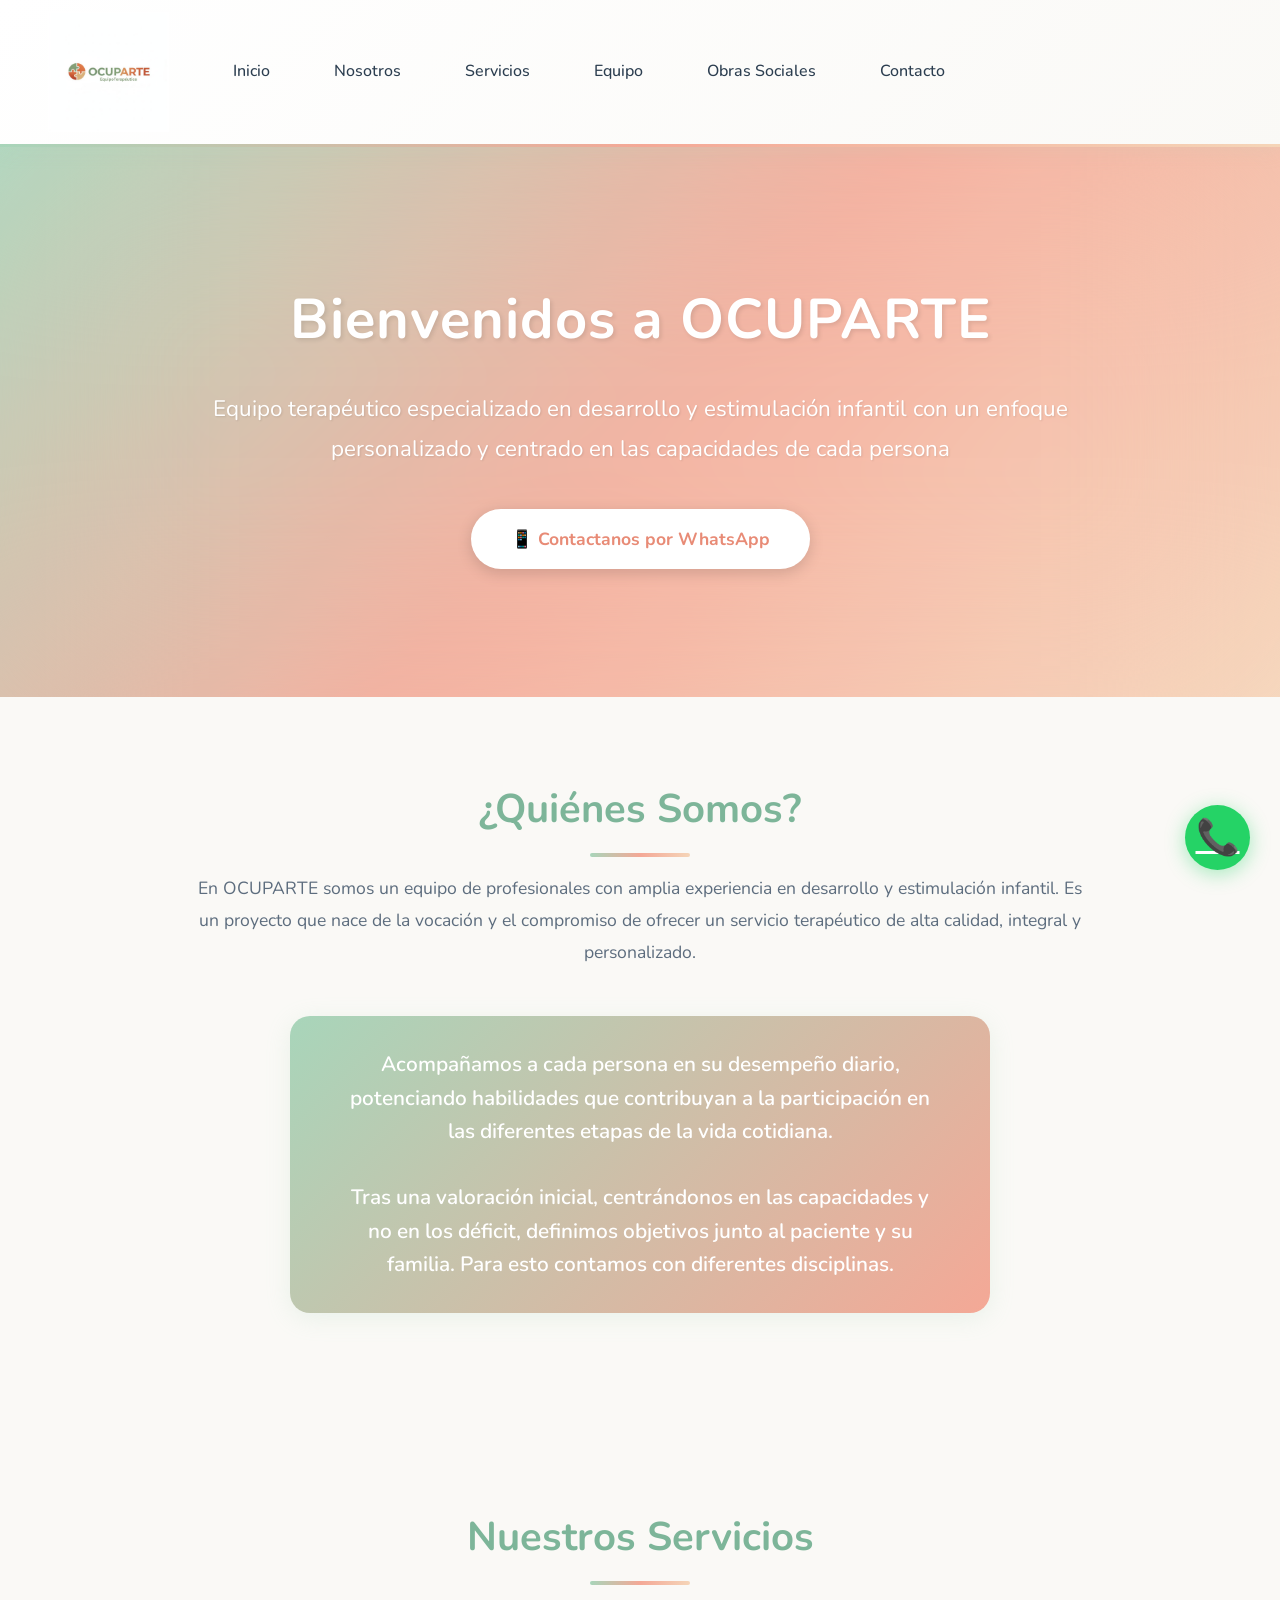
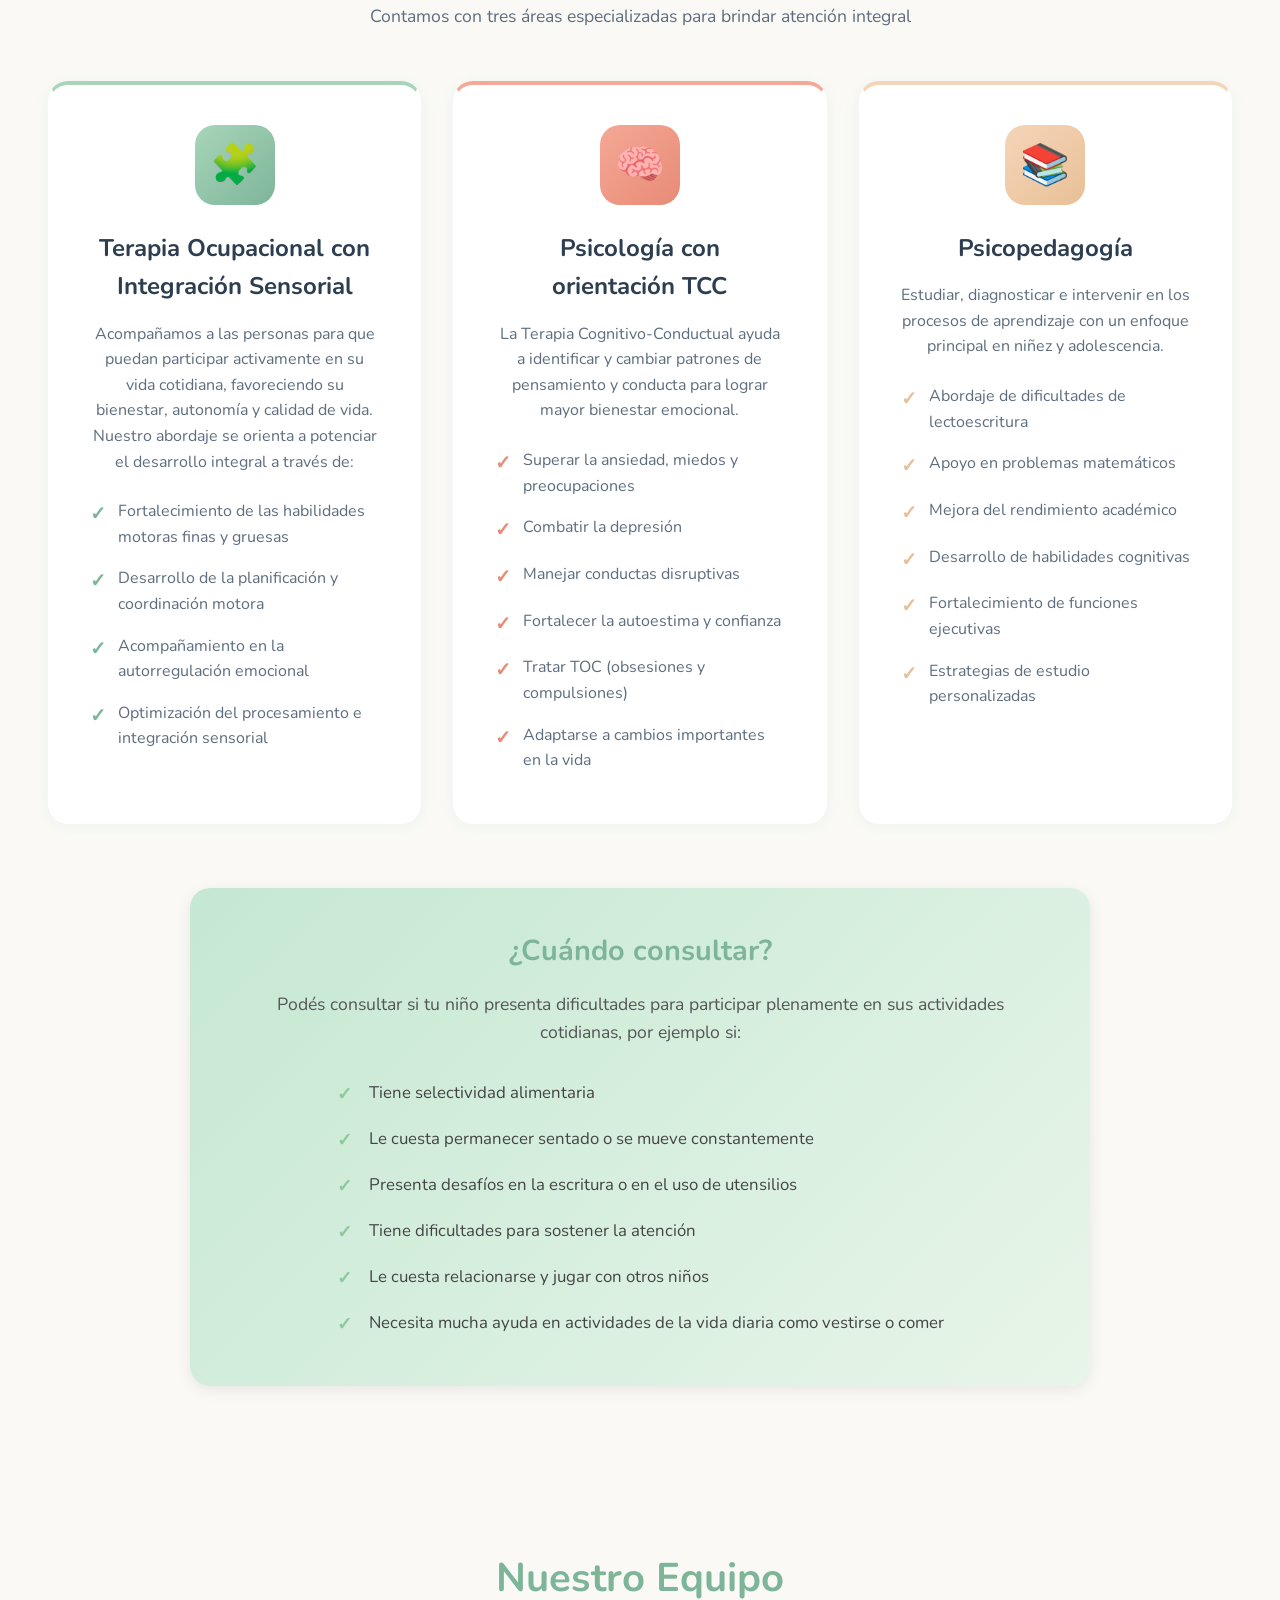
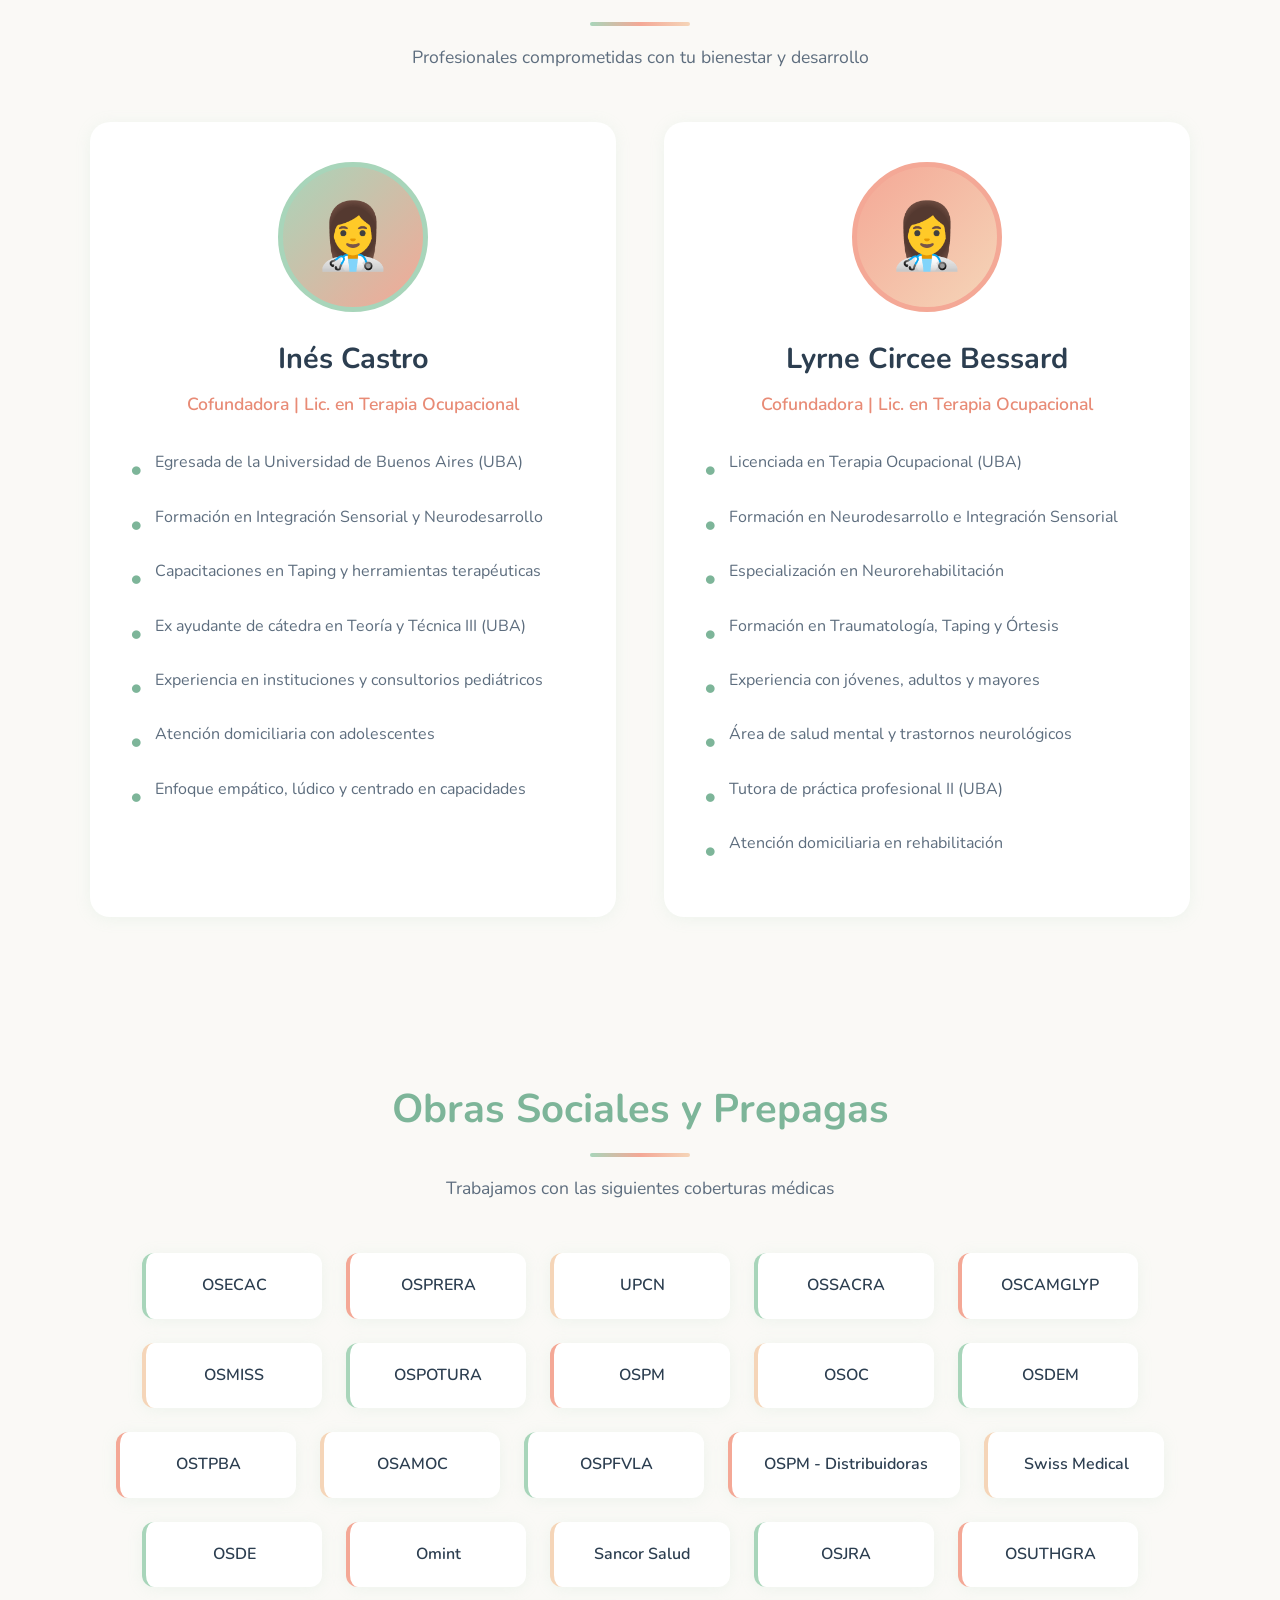
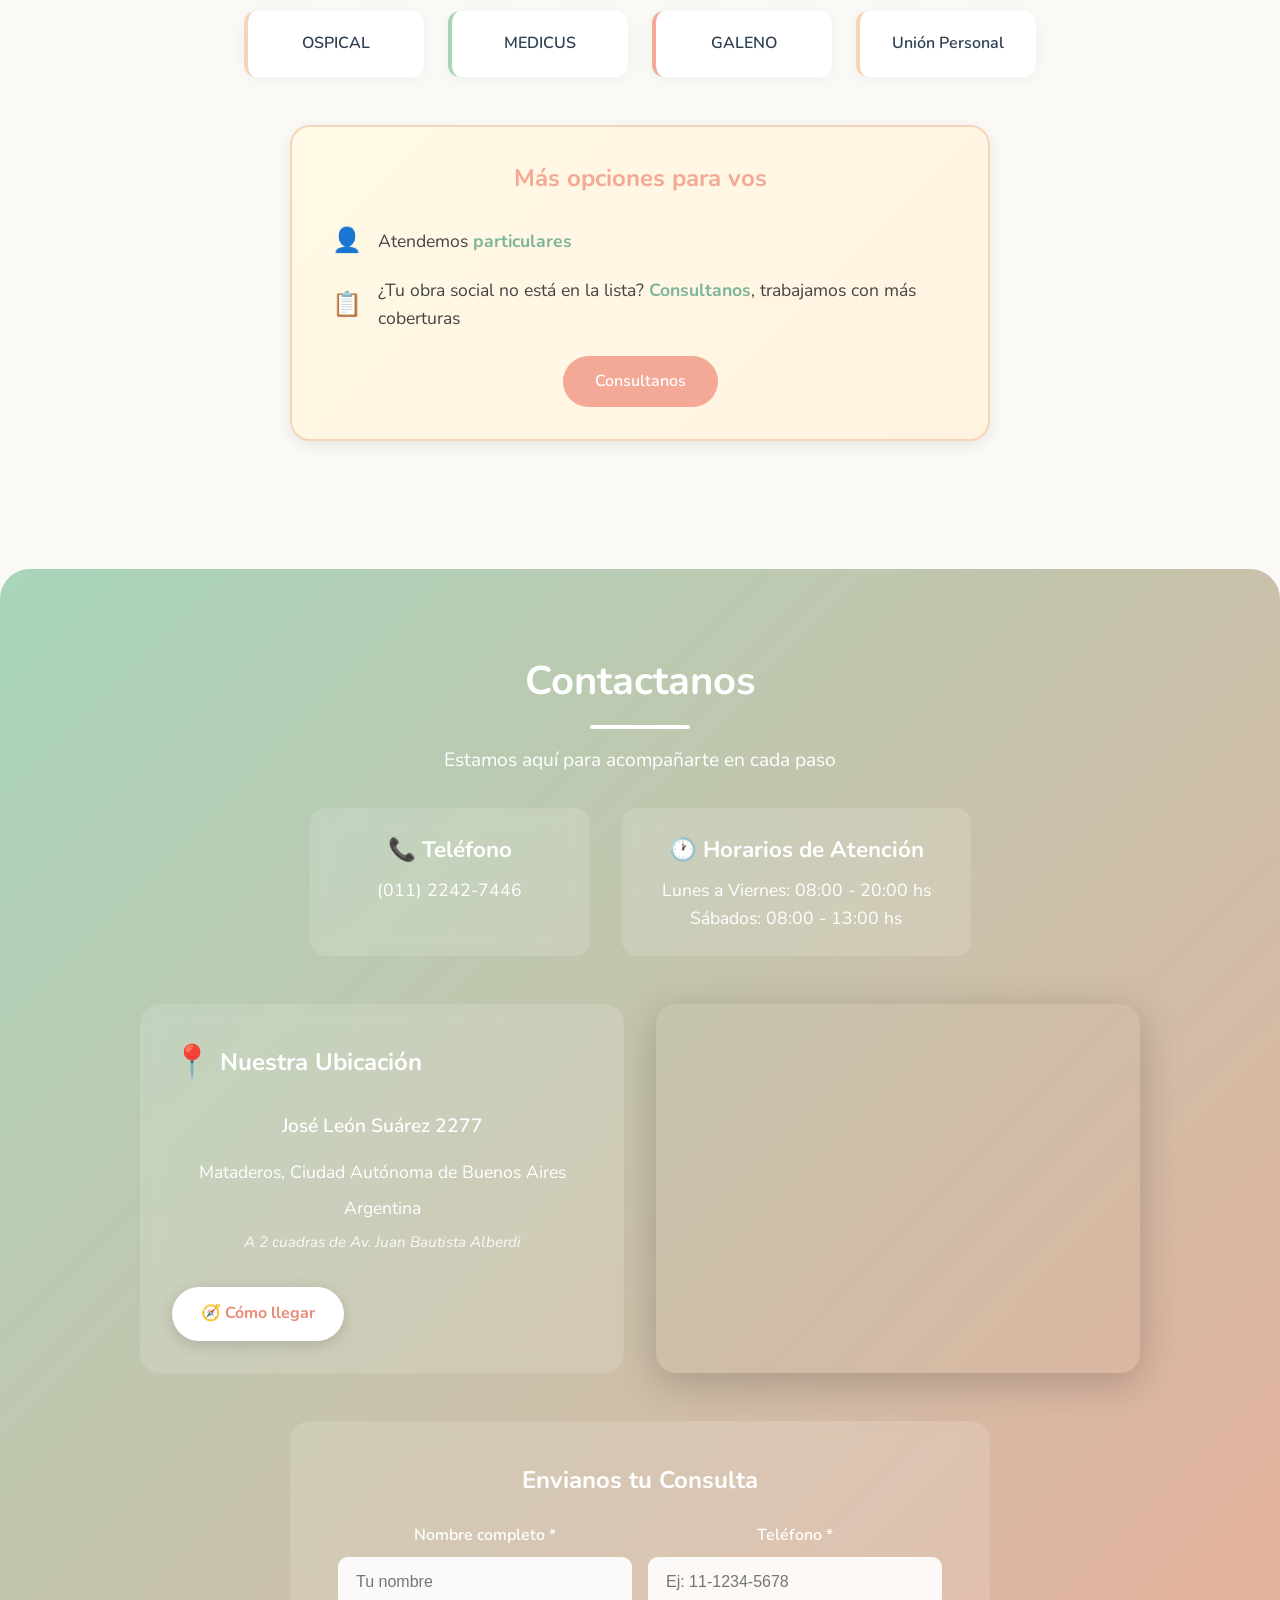
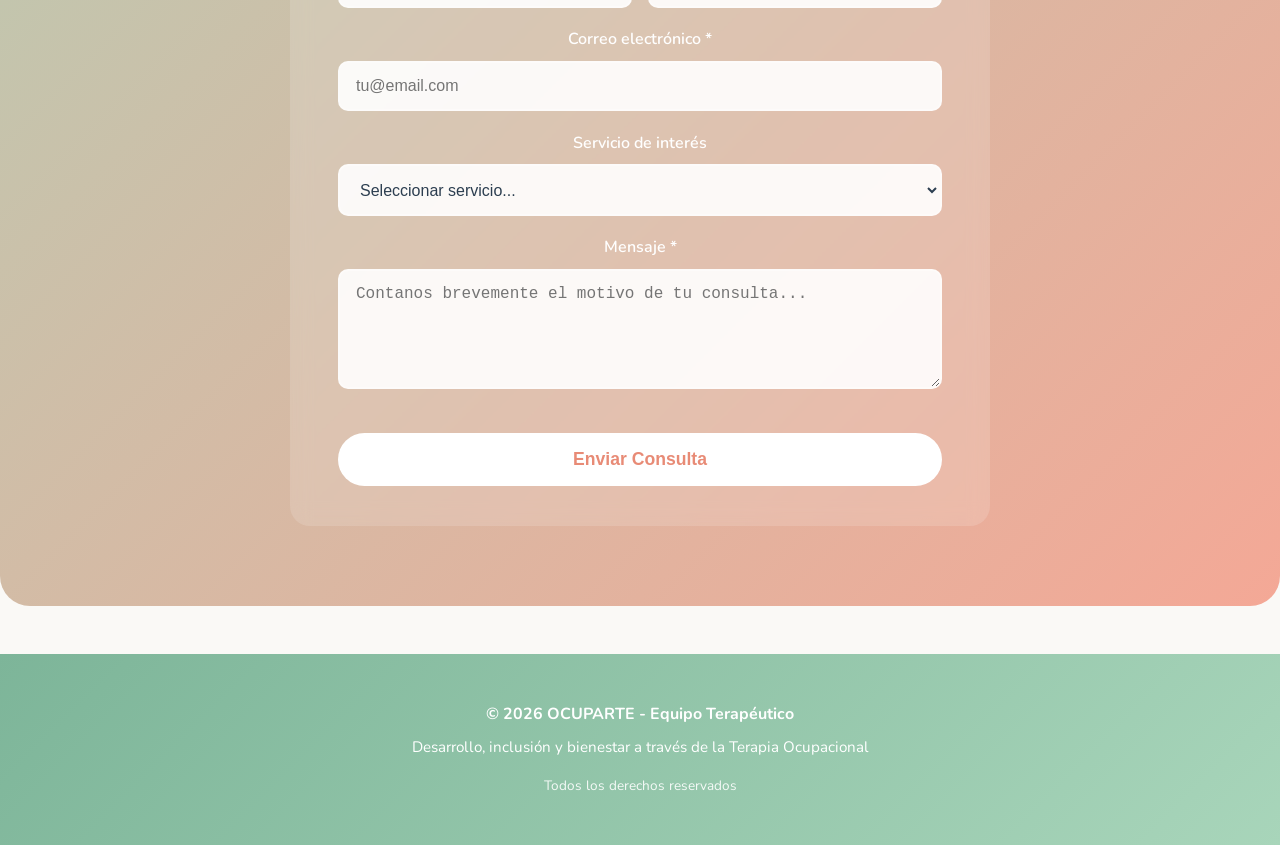
==== index.html @ ed6cc221 "Actualizar logo, menú y agregar teléfono de contacto - Logo agrandado (120px desktop, 70px móvil) - " ====
<!DOCTYPE html>
<html lang="es">
<head>
    <meta charset="UTF-8">
    <meta name="viewport" content="width=device-width, initial-scale=1.0">
    <title>OCUPARTE - Equipo Terapéutico | Terapia Ocupacional, Psicología y Psicopedagogía</title>

    <!-- SEO Meta Tags -->
    <meta name="description" content="OCUPARTE es un equipo terapéutico especializado en desarrollo infantil. Ofrecemos Terapia Ocupacional con Integración Sensorial, Psicología TCC y Psicopedagogía. Atendemos obras sociales, prepagas y particulares.">
    <meta name="keywords" content="terapia ocupacional, psicología infantil, psicopedagogía, integración sensorial, desarrollo infantil, TCC, Buenos Aires">
    <meta name="author" content="OCUPARTE Equipo Terapéutico">
    <meta name="robots" content="index, follow">

    <!-- Open Graph / Facebook / WhatsApp -->
    <meta property="og:type" content="website">
    <meta property="og:title" content="OCUPARTE - Equipo Terapéutico">
    <meta property="og:description" content="Equipo especializado en desarrollo infantil: Terapia Ocupacional, Psicología y Psicopedagogía. Acompañamos a cada persona potenciando sus capacidades.">
    <meta property="og:image" content="logo.png">
    <meta property="og:locale" content="es_AR">

    <!-- Google Fonts - Nunito -->
    <link rel="preconnect" href="https://fonts.googleapis.com">
    <link rel="preconnect" href="https://fonts.gstatic.com" crossorigin>
    <link href="https://fonts.googleapis.com/css2?family=Nunito:wght@400;500;600;700;800&display=swap" rel="stylesheet">

    <style>
        :root {
            /* Colores del logo */
            --color-menta: #A8D5BA;
            --color-coral: #F4A896;
            --color-durazno: #F5D5B8;
            
            /* Colores complementarios */
            --color-menta-oscuro: #7DB599;
            --color-menta-medio: #8CC9A1;
            --color-menta-claro: #C5E8D2;
            --color-coral-oscuro: #E88B76;
            --color-fondo-claro: #FAF9F6;
            --color-fondo-blanco: #FFFFFF;
            --color-texto-primario: #2C3E50;
            --color-texto-secundario: #5D6D7E;
            --color-acento: #F4A896;
            
            /* Sombras suaves */
            --sombra-suave: 0 2px 15px rgba(168, 213, 186, 0.15);
            --sombra-media: 0 5px 25px rgba(168, 213, 186, 0.2);
            --sombra-hover: 0 8px 30px rgba(168, 213, 186, 0.25);
        }

        * {
            margin: 0;
            padding: 0;
            box-sizing: border-box;
        }

        html, body {
            overflow-x: hidden;
            width: 100%;
            max-width: 100vw;
        }

        body {
            font-family: 'Nunito', 'Segoe UI', Tahoma, Geneva, Verdana, sans-serif;
            line-height: 1.6;
            color: var(--color-texto-primario);
            background-color: var(--color-fondo-claro);
        }

        /* Header */
        header {
            background: linear-gradient(135deg, rgba(255, 255, 255, 0.98) 0%, rgba(250, 249, 246, 0.98) 100%);
            padding: 0.75rem 0;
            position: sticky;
            top: 0;
            z-index: 1000;
            box-shadow: 0 2px 20px rgba(168, 213, 186, 0.15);
            backdrop-filter: blur(10px);
            border-bottom: 3px solid transparent;
            border-image: linear-gradient(90deg, var(--color-menta) 0%, var(--color-coral) 50%, var(--color-durazno) 100%) 1;
        }

        nav {
            max-width: 1400px;
            margin: 0 auto;
            display: flex;
            justify-content: flex-start;
            align-items: center;
            padding: 0 3rem;
            gap: 3rem;
        }

        .logo-container {
            display: flex;
            align-items: center;
        }

        .logo-image {
            height: 120px;
            width: auto;
            object-fit: contain;
            display: block;
        }

        nav ul {
            display: flex;
            list-style: none;
            gap: 2rem;
        }

        nav a {
            color: var(--color-texto-primario);
            text-decoration: none;
            font-weight: 500;
            transition: all 0.3s;
            padding: 0.5rem 1rem;
            border-radius: 8px;
        }

        nav a:hover {
            background: linear-gradient(135deg, var(--color-menta) 0%, var(--color-coral) 100%);
            color: white;
            transform: translateY(-2px);
        }

        /* Hero Section */
        .hero {
            background: linear-gradient(135deg, var(--color-menta) 0%, var(--color-coral) 50%, var(--color-durazno) 100%);
            color: white;
            padding: 8rem 2rem;
            text-align: center;
            position: relative;
            overflow: hidden;
            max-width: 100%;
            width: 100vw;
            margin-left: calc(-50vw + 50%);
        }

        .hero::before {
            content: '';
            position: absolute;
            top: 0;
            left: 0;
            right: 0;
            bottom: 0;
            background: rgba(255, 255, 255, 0.1);
            backdrop-filter: blur(100px);
        }

        .hero-content {
            position: relative;
            z-index: 1;
        }

        .hero h1 {
            font-size: 3.5rem;
            margin-bottom: 1.5rem;
            text-shadow: 2px 2px 4px rgba(0,0,0,0.1);
            letter-spacing: 1px;
        }

        .hero p {
            font-size: 1.4rem;
            margin-bottom: 2.5rem;
            max-width: 900px;
            margin-left: auto;
            margin-right: auto;
            text-shadow: 1px 1px 2px rgba(0,0,0,0.1);
            line-height: 1.8;
        }

        .cta-button {
            display: inline-block;
            background: white;
            color: var(--color-coral-oscuro);
            padding: 1rem 2.5rem;
            border-radius: 50px;
            text-decoration: none;
            font-weight: bold;
            font-size: 1.1rem;
            transition: all 0.3s;
            box-shadow: 0 4px 15px rgba(0,0,0,0.15);
        }

        .cta-button:hover {
            transform: translateY(-3px);
            box-shadow: 0 6px 25px rgba(0,0,0,0.2);
            background: var(--color-durazno);
        }

        /* Sections */
        section {
            max-width: 1400px;
            margin: 0 auto;
            padding: 5rem 3rem;
        }

        h2 {
            font-size: 2.5rem;
            margin-bottom: 1rem;
            color: var(--color-menta-oscuro);
            text-align: center;
            position: relative;
            padding-bottom: 1rem;
        }

        h2::after {
            content: '';
            position: absolute;
            bottom: 0;
            left: 50%;
            transform: translateX(-50%);
            width: 100px;
            height: 4px;
            background: linear-gradient(90deg, var(--color-menta) 0%, var(--color-coral) 50%, var(--color-durazno) 100%);
            border-radius: 2px;
        }

        .section-intro {
            text-align: center;
            max-width: 900px;
            margin: 0 auto 3rem;
            font-size: 1.1rem;
            color: var(--color-texto-secundario);
            line-height: 1.8;
        }

        /* Services Grid */
        .services-grid {
            display: grid;
            grid-template-columns: repeat(3, 1fr);
            gap: 2rem;
            margin-top: 3rem;
            justify-content: center;
            max-width: 100%;
        }

        .service-card {
            background: var(--color-fondo-blanco);
            border-radius: 20px;
            padding: 2.5rem;
            box-shadow: var(--sombra-suave);
            transition: all 0.3s;
            border: 2px solid transparent;
        }

        .service-card:hover {
            transform: translateY(-10px);
            box-shadow: var(--sombra-hover);
        }

        .service-card:nth-child(1) {
            border-top: 4px solid var(--color-menta);
        }

        .service-card:nth-child(1):hover {
            border-color: var(--color-menta);
        }

        .service-card:nth-child(2) {
            border-top: 4px solid var(--color-coral);
        }

        .service-card:nth-child(2):hover {
            border-color: var(--color-coral);
        }

        .service-card:nth-child(3) {
            border-top: 4px solid var(--color-durazno);
        }

        .service-card:nth-child(3):hover {
            border-color: var(--color-durazno);
        }

        .service-icon {
            width: 80px;
            height: 80px;
            border-radius: 20px;
            display: flex;
            align-items: center;
            justify-content: center;
            font-size: 2.5rem;
            margin-bottom: 1.5rem;
            margin-left: auto;
            margin-right: auto;
        }

        .service-card:nth-child(1) .service-icon {
            background: linear-gradient(135deg, var(--color-menta) 0%, var(--color-menta-oscuro) 100%);
        }

        .service-card:nth-child(2) .service-icon {
            background: linear-gradient(135deg, var(--color-coral) 0%, var(--color-coral-oscuro) 100%);
        }

        .service-card:nth-child(3) .service-icon {
            background: linear-gradient(135deg, var(--color-durazno) 0%, #E8C097 100%);
        }

        .service-card h3 {
            font-size: 1.5rem;
            margin-bottom: 1rem;
            color: var(--color-texto-primario);
            text-align: center;
        }

        .service-card p {
            color: var(--color-texto-secundario);
            margin-bottom: 1rem;
            text-align: center;
        }

        .service-card ul {
            list-style: none;
            padding-left: 0;
        }

        .service-card li {
            padding: 0.5rem 0;
            color: var(--color-texto-secundario);
            display: flex;
            align-items: start;
        }

        .service-card li:before {
            content: "✓";
            color: var(--color-menta-oscuro);
            font-weight: bold;
            margin-right: 0.75rem;
            font-size: 1.2rem;
            flex-shrink: 0;
        }

        .service-card:nth-child(2) li:before {
            color: var(--color-coral-oscuro);
        }

        .service-card:nth-child(3) li:before {
            color: #E8C097;
        }

        .cuando-consultar {
            margin-top: 1.5rem;
            padding-top: 1.5rem;
            border-top: 1px solid #E8E8E8;
            text-align: center;
        }

        .cuando-consultar strong {
            color: var(--color-menta-oscuro);
            display: block;
            margin-bottom: 0.5rem;
        }

        /* Cuando Consultar Section */
        .cuando-consultar-section {
            margin-top: 4rem;
            padding: 2.5rem 3rem;
            background: linear-gradient(135deg, var(--color-menta-claro) 0%, #E8F5E9 100%);
            border-radius: 20px;
            text-align: center;
            max-width: 900px;
            margin-left: auto;
            margin-right: auto;
            box-shadow: 0 4px 15px rgba(0, 0, 0, 0.08);
        }

        .cuando-consultar-section h3 {
            color: var(--color-menta-oscuro);
            font-size: 1.8rem;
            margin-bottom: 1rem;
            font-weight: 700;
        }

        .cuando-intro {
            color: #555;
            font-size: 1.1rem;
            margin-bottom: 1.5rem;
            line-height: 1.6;
        }

        .cuando-lista {
            text-align: left;
            display: inline-block;
            list-style: none;
            padding: 0;
            margin: 0;
        }

        .cuando-lista li {
            padding: 0.6rem 0;
            padding-left: 2rem;
            position: relative;
            color: #444;
            font-size: 1.05rem;
        }

        .cuando-lista li::before {
            content: "✓";
            position: absolute;
            left: 0;
            color: var(--color-menta-medio);
            font-weight: bold;
            font-size: 1.1rem;
        }

        @media (max-width: 768px) {
            .cuando-consultar-section {
                padding: 2rem 1.5rem;
                margin-top: 3rem;
            }

            .cuando-consultar-section h3 {
                font-size: 1.5rem;
            }

            .cuando-intro {
                font-size: 1rem;
            }

            .cuando-lista li {
                font-size: 1rem;
            }
        }

        /* Team Section */
        .team-grid {
            display: grid;
            grid-template-columns: repeat(2, 1fr);
            gap: 3rem;
            margin-top: 3rem;
            justify-content: center;
            max-width: 1100px;
            margin-left: auto;
            margin-right: auto;
        }

        .team-member {
            background: var(--color-fondo-blanco);
            border-radius: 20px;
            padding: 2.5rem;
            box-shadow: var(--sombra-suave);
            transition: all 0.3s;
        }

        .team-member:hover {
            transform: translateY(-5px);
            box-shadow: var(--sombra-hover);
        }

        .team-photo {
            width: 150px;
            height: 150px;
            border-radius: 50%;
            margin: 0 auto 1.5rem;
            display: flex;
            align-items: center;
            justify-content: center;
            font-size: 4rem;
            border: 5px solid var(--color-menta);
            background: linear-gradient(135deg, var(--color-menta) 0%, var(--color-coral) 100%);
        }

        .team-member:nth-child(2) .team-photo {
            border-color: var(--color-coral);
            background: linear-gradient(135deg, var(--color-coral) 0%, var(--color-durazno) 100%);
        }

        .team-member h3 {
            font-size: 1.8rem;
            margin-bottom: 0.5rem;
            color: var(--color-texto-primario);
            text-align: center;
        }

        .team-member .role {
            text-align: center;
            color: var(--color-coral-oscuro);
            font-weight: 600;
            margin-bottom: 1.5rem;
            font-size: 1.1rem;
        }

        .team-member ul {
            list-style: none;
            padding-left: 0;
        }

        .team-member li {
            padding: 0.5rem 0;
            color: var(--color-texto-secundario);
            display: flex;
            align-items: start;
        }

        .team-member li:before {
            content: "•";
            color: var(--color-menta-oscuro);
            font-weight: bold;
            margin-right: 0.75rem;
            font-size: 1.5rem;
            flex-shrink: 0;
        }

        /* Obras Sociales */
        .obras-grid {
            display: flex;
            flex-wrap: wrap;
            justify-content: center;
            gap: 1.5rem;
            margin-top: 3rem;
            max-width: 100%;
        }

        .obra-badge {
            background: var(--color-fondo-blanco);
            padding: 1.25rem 2rem;
            border-radius: 12px;
            text-align: center;
            box-shadow: var(--sombra-suave);
            font-weight: 600;
            color: var(--color-texto-primario);
            transition: all 0.3s;
            border-left: 4px solid var(--color-menta);
            min-width: 180px;
            flex: 0 1 auto;
        }

        .obra-badge:nth-child(3n+1) {
            border-left-color: var(--color-menta);
        }

        .obra-badge:nth-child(3n+2) {
            border-left-color: var(--color-coral);
        }

        .obra-badge:nth-child(3n+3) {
            border-left-color: var(--color-durazno);
        }

        .obra-badge:hover {
            transform: scale(1.05);
            box-shadow: var(--sombra-media);
        }

        /* Más Opciones Card */
        .mas-opciones-card {
            margin-top: 3rem;
            padding: 2rem 2.5rem;
            background: linear-gradient(135deg, #FFF9E6 0%, #FFF3E0 100%);
            border-radius: 20px;
            text-align: center;
            max-width: 700px;
            margin-left: auto;
            margin-right: auto;
            box-shadow: 0 4px 15px rgba(0, 0, 0, 0.08);
            border: 2px solid var(--color-durazno);
        }

        .mas-opciones-card h3 {
            color: var(--color-coral);
            font-size: 1.5rem;
            margin-bottom: 1.5rem;
            font-weight: 700;
        }

        .opciones-lista {
            display: flex;
            flex-direction: column;
            gap: 1rem;
            margin-bottom: 1.5rem;
        }

        .opcion-item {
            display: flex;
            align-items: center;
            gap: 1rem;
            text-align: left;
            font-size: 1.1rem;
            color: #444;
        }

        .opcion-icon {
            font-size: 1.5rem;
            flex-shrink: 0;
        }

        .opcion-item strong {
            color: var(--color-menta-oscuro);
        }

        .opciones-cta {
            display: inline-block;
            background: var(--color-coral);
            color: white;
            padding: 0.8rem 2rem;
            border-radius: 30px;
            text-decoration: none;
            font-weight: 600;
            transition: all 0.3s;
        }

        .opciones-cta:hover {
            background: var(--color-menta-oscuro);
            transform: translateY(-2px);
        }

        @media (max-width: 768px) {
            .mas-opciones-card {
                padding: 1.5rem;
                margin-top: 2rem;
            }

            .mas-opciones-card h3 {
                font-size: 1.3rem;
            }

            .opcion-item {
                font-size: 1rem;
            }
        }

        /* Contact Section */
        .contact-section {
            background: linear-gradient(135deg, var(--color-menta) 0%, var(--color-coral) 100%);
            color: white;
            text-align: center;
            padding: 5rem 3rem;
            border-radius: 30px;
            margin: 3rem 3rem;
            max-width: 1400px;
            margin-left: auto;
            margin-right: auto;
        }

        .contact-section h2 {
            color: white;
        }

        .contact-section h2::after {
            background: white;
        }

        .contact-info {
            display: flex;
            justify-content: center;
            align-items: stretch;
            gap: 2rem;
            margin-top: 2rem;
            flex-wrap: wrap;
            max-width: 100%;
        }

        .contact-item {
            font-size: 1.1rem;
            background: rgba(255, 255, 255, 0.15);
            padding: 1.5rem 2.5rem;
            border-radius: 15px;
            backdrop-filter: blur(10px);
            transition: all 0.3s;
            flex: 0 1 auto;
            min-width: 280px;
        }

        .contact-item:hover {
            background: rgba(255, 255, 255, 0.25);
            transform: translateY(-5px);
        }

        .contact-item strong {
            display: block;
            margin-bottom: 0.5rem;
            font-size: 1.4rem;
        }

        /* WhatsApp Floating Button */
        .whatsapp-float {
            position: fixed;
            bottom: 30px;
            right: 30px;
            background: #25D366;
            color: white;
            width: 65px;
            height: 65px;
            border-radius: 50%;
            display: flex;
            align-items: center;
            justify-content: center;
            font-size: 2.2rem;
            box-shadow: 0 4px 20px rgba(37, 211, 102, 0.4);
            cursor: pointer;
            transition: all 0.3s;
            z-index: 1000;
        }

        .whatsapp-float:hover {
            transform: scale(1.15);
            box-shadow: 0 6px 30px rgba(37, 211, 102, 0.6);
        }

        /* Footer */
        footer {
            background: linear-gradient(135deg, var(--color-menta-oscuro) 0%, var(--color-menta) 100%);
            color: white;
            text-align: center;
            padding: 2.5rem;
        }

        footer p {
            margin: 0.5rem 0;
        }

        /* About Section Background */
        .about-section {
            background: var(--color-fondo-claro);
        }

        .highlight-box {
            background: linear-gradient(135deg, var(--color-menta) 0%, var(--color-coral) 100%);
            color: white;
            padding: 2rem 3rem;
            border-radius: 20px;
            margin: 2rem auto;
            text-align: center;
            font-size: 1.3rem;
            font-weight: 600;
            max-width: 700px;
            box-shadow: var(--sombra-media);
        }

        /* Mobile Menu Toggle */
        .menu-toggle {
            display: none;
            background: none;
            border: none;
            color: var(--color-texto-primario);
            font-size: 1.5rem;
            cursor: pointer;
        }

        @media (max-width: 968px) {
            .menu-toggle {
                display: block;
            }

            nav ul {
                position: absolute;
                top: 100%;
                left: 0;
                right: 0;
                background: rgba(255, 255, 255, 0.98);
                backdrop-filter: blur(10px);
                flex-direction: column;
                gap: 0;
                padding: 1rem 0;
                display: none;
                box-shadow: 0 5px 20px rgba(168, 213, 186, 0.2);
            }

            nav ul.active {
                display: flex;
            }

            nav ul li {
                width: 100%;
                text-align: center;
            }

            nav a {
                display: block;
                padding: 1rem;
            }
        }

        @media (max-width: 768px) {
            .hero h1 {
                font-size: 2rem;
            }

            .hero p {
                font-size: 1.1rem;
            }

            .team-grid, .services-grid {
                grid-template-columns: 1fr;
            }

            h2 {
                font-size: 2rem;
            }

            .contact-info {
                flex-direction: column;
                gap: 1.5rem;
            }

            .contact-item {
                max-width: 100%;
            }

            .obras-grid {
                justify-content: center;
            }

            .obra-badge {
                min-width: 140px;
            }

            section {
                padding: 3rem 1.5rem;
            }

            .team-grid {
                grid-template-columns: 1fr;
            }
        }

        /* Sección Ubicación con Mapa */
        .location-section {
            display: grid;
            grid-template-columns: 1fr 1fr;
            gap: 2rem;
            margin: 3rem auto;
            max-width: 1000px;
            align-items: stretch;
        }

        .location-info {
            background: rgba(255, 255, 255, 0.15);
            backdrop-filter: blur(10px);
            border-radius: 20px;
            padding: 2rem;
            display: flex;
            flex-direction: column;
            justify-content: center;
        }

        .location-info h3 {
            font-size: 1.5rem;
            margin-bottom: 1.5rem;
            display: flex;
            align-items: center;
            gap: 0.5rem;
        }

        .location-info h3 span {
            font-size: 2rem;
        }

        .location-details {
            margin-bottom: 1.5rem;
        }

        .location-details p {
            font-size: 1.1rem;
            margin-bottom: 0.5rem;
            line-height: 1.6;
        }

        .location-details .address {
            font-size: 1.2rem;
            font-weight: 600;
            margin-bottom: 1rem;
        }

        .location-details .reference {
            font-size: 0.95rem;
            opacity: 0.9;
            font-style: italic;
        }

        .btn-directions {
            display: inline-flex;
            align-items: center;
            justify-content: center;
            gap: 0.5rem;
            background: white;
            color: var(--color-coral-oscuro);
            padding: 0.9rem 1.8rem;
            border-radius: 50px;
            text-decoration: none;
            font-weight: bold;
            font-size: 1rem;
            transition: all 0.3s;
            box-shadow: 0 4px 15px rgba(0, 0, 0, 0.15);
            width: fit-content;
        }

        .btn-directions:hover {
            transform: translateY(-3px);
            box-shadow: 0 6px 25px rgba(0, 0, 0, 0.2);
            background: var(--color-durazno);
        }

        .map-container {
            border-radius: 20px;
            overflow: hidden;
            box-shadow: 0 10px 40px rgba(0, 0, 0, 0.2);
            min-height: 350px;
        }

        .map-container iframe {
            width: 100%;
            height: 100%;
            min-height: 350px;
            border: none;
            display: block;
        }

        @media (max-width: 900px) {
            .location-section {
                grid-template-columns: 1fr;
            }

            .map-container {
                min-height: 300px;
            }

            .map-container iframe {
                min-height: 300px;
            }
        }

        /* Formulario de Consulta */
        .form-container {
            background: rgba(255, 255, 255, 0.15);
            backdrop-filter: blur(10px);
            border-radius: 20px;
            padding: 2.5rem 3rem;
            max-width: 700px;
            margin: 2.5rem auto 0;
        }

        .form-container h3 {
            color: white;
            text-align: center;
            margin-bottom: 1.5rem;
            font-size: 1.5rem;
        }

        .form-group {
            margin-bottom: 1.2rem;
        }

        .form-group label {
            display: block;
            margin-bottom: 0.5rem;
            font-weight: 600;
            color: white;
        }

        .form-group input,
        .form-group select,
        .form-group textarea {
            width: 100%;
            padding: 0.9rem 1rem;
            border: 2px solid rgba(255, 255, 255, 0.3);
            border-radius: 10px;
            font-size: 1rem;
            background: rgba(255, 255, 255, 0.9);
            color: var(--color-texto-primario);
            transition: all 0.3s;
        }

        .form-group input:focus,
        .form-group select:focus,
        .form-group textarea:focus {
            outline: none;
            border-color: white;
            background: white;
            box-shadow: 0 0 15px rgba(255, 255, 255, 0.3);
        }

        .form-group textarea {
            min-height: 120px;
            resize: vertical;
        }

        .form-row {
            display: grid;
            grid-template-columns: 1fr 1fr;
            gap: 1rem;
        }

        @media (max-width: 768px) {
            .form-row {
                grid-template-columns: 1fr;
            }
        }

        .btn-submit {
            width: 100%;
            padding: 1rem 2rem;
            background: white;
            color: var(--color-coral-oscuro);
            border: none;
            border-radius: 50px;
            font-size: 1.1rem;
            font-weight: bold;
            cursor: pointer;
            transition: all 0.3s;
            margin-top: 1rem;
        }

        .btn-submit:hover {
            transform: translateY(-3px);
            box-shadow: 0 6px 25px rgba(0, 0, 0, 0.2);
            background: var(--color-durazno);
        }

        /* ========== RESPONSIVE MÓVILES PEQUEÑOS (iPhone 13, etc.) ========== */
        @media (max-width: 480px) {
            /* Navegación */
            nav {
                padding: 0 1rem;
            }

            .logo-image {
                height: 70px;
            }

            /* Hero */
            .hero {
                padding: 4rem 1rem;
            }

            .hero h1 {
                font-size: 1.6rem;
                line-height: 1.3;
            }

            .hero p {
                font-size: 1rem;
                margin-bottom: 1.5rem;
            }

            .cta-button {
                padding: 0.8rem 1.5rem;
                font-size: 0.95rem;
            }

            /* Secciones generales */
            section {
                padding: 2.5rem 1rem;
            }

            h2 {
                font-size: 1.6rem;
            }

            .section-intro {
                font-size: 1rem;
                margin-bottom: 2rem;
            }

            /* Quiénes Somos */
            .highlight-box {
                padding: 1.5rem;
                font-size: 1.1rem;
                border-radius: 15px;
            }

            /* Service Cards */
            .service-card {
                padding: 1.5rem;
                border-radius: 15px;
            }

            .service-icon {
                width: 60px;
                height: 60px;
                font-size: 2rem;
            }

            .service-card h3 {
                font-size: 1.25rem;
            }

            /* Cuándo Consultar */
            .cuando-consultar-section {
                padding: 1.5rem 1rem;
                margin-top: 2rem;
                border-radius: 15px;
            }

            .cuando-consultar-section h3 {
                font-size: 1.3rem;
            }

            .cuando-intro {
                font-size: 0.95rem;
            }

            .cuando-lista li {
                font-size: 0.95rem;
                padding: 0.5rem 0;
                padding-left: 1.5rem;
            }

            /* Team Section */
            .team-member {
                padding: 1.5rem;
            }

            .team-photo {
                width: 100px;
                height: 100px;
                font-size: 2.5rem;
            }

            .team-member h3 {
                font-size: 1.4rem;
            }

            .team-member .role {
                font-size: 1rem;
            }

            /* Obras Sociales */
            .obras-grid {
                gap: 0.8rem;
            }

            .obra-badge {
                padding: 0.8rem 1rem;
                min-width: 130px;
                font-size: 0.9rem;
            }

            /* Más Opciones Card */
            .mas-opciones-card {
                padding: 1.2rem;
                margin-top: 1.5rem;
            }

            .mas-opciones-card h3 {
                font-size: 1.2rem;
                margin-bottom: 1rem;
            }

            .opcion-item {
                font-size: 0.95rem;
                gap: 0.7rem;
            }

            .opcion-icon {
                font-size: 1.3rem;
            }

            .opciones-cta {
                padding: 0.7rem 1.5rem;
                font-size: 0.95rem;
            }

            /* Contact Section */
            .contact-section {
                padding: 2rem 0.8rem;
                border-radius: 15px;
                margin: 1.5rem 0.5rem;
                overflow-x: hidden;
                width: calc(100% - 1rem);
                box-sizing: border-box;
            }

            .contact-section p {
                font-size: 1rem !important;
                padding: 0 0.5rem;
            }

            .contact-info {
                gap: 1rem;
                padding: 0 0.5rem;
            }

            .contact-item {
                padding: 1rem;
                min-width: auto;
                width: 100%;
                box-sizing: border-box;
            }

            .contact-item strong {
                font-size: 1.1rem;
            }

            /* Ubicación */
            .location-section {
                display: block !important;
                grid-template-columns: 1fr !important;
                gap: 1rem;
                margin: 1.5rem auto;
                padding: 0 0.5rem;
                width: 100%;
                max-width: 100%;
                box-sizing: border-box;
            }

            .location-info {
                padding: 1.2rem;
                border-radius: 12px;
                margin-bottom: 1rem;
                width: 100%;
                box-sizing: border-box;
            }

            .location-info h3 {
                font-size: 1.2rem;
                flex-wrap: wrap;
            }

            .location-info h3 span {
                font-size: 1.5rem;
            }

            .location-details {
                margin-bottom: 1rem;
            }

            .location-details .address {
                font-size: 1rem;
            }

            .location-details p {
                font-size: 0.95rem;
                margin-bottom: 0.3rem;
            }

            .location-details .reference {
                font-size: 0.85rem;
            }

            .btn-directions {
                padding: 0.7rem 1.2rem;
                font-size: 0.9rem;
                width: 100%;
                justify-content: center;
            }

            .map-container {
                min-height: 220px;
                height: 220px;
                border-radius: 12px;
                width: 100%;
                max-width: 100%;
                overflow: hidden;
                box-sizing: border-box;
            }

            .map-container iframe {
                min-height: 220px;
                height: 220px;
                width: 100% !important;
                max-width: 100% !important;
            }

            /* Formulario */
            .form-container {
                padding: 1.5rem 1rem;
                border-radius: 15px;
                margin-top: 1.5rem;
            }

            .form-container h3 {
                font-size: 1.3rem;
            }

            .form-group input,
            .form-group select,
            .form-group textarea {
                padding: 0.8rem;
                font-size: 0.95rem;
            }

            .btn-submit {
                padding: 0.9rem 1.5rem;
                font-size: 1rem;
            }

            /* WhatsApp Button */
            .whatsapp-float {
                width: 55px;
                height: 55px;
                font-size: 1.8rem;
                bottom: 20px;
                right: 20px;
            }

            /* Footer */
            footer {
                padding: 1.5rem 1rem;
            }

            footer p {
                font-size: 0.9rem;
            }
        }

        /* ========== RESPONSIVE MÓVILES MUY PEQUEÑOS ========== */
        @media (max-width: 360px) {
            .hero h1 {
                font-size: 1.4rem;
            }

            h2 {
                font-size: 1.4rem;
            }

            .obra-badge {
                min-width: 110px;
                padding: 0.7rem 0.8rem;
                font-size: 0.85rem;
            }

            .cuando-lista li {
                font-size: 0.9rem;
            }
        }
    </style>
</head>
<body>

    <!-- Header -->
    <header>
        <nav>
            <div class="logo-container">
                <img src="logo.png" alt="OCUPARTE Logo" class="logo-image">
            </div>
            <button class="menu-toggle" onclick="toggleMenu()">☰</button>
            <ul id="nav-menu">
                <li><a href="#inicio">Inicio</a></li>
                <li><a href="#nosotros">Nosotros</a></li>
                <li><a href="#servicios">Servicios</a></li>
                <li><a href="#equipo">Equipo</a></li>
                <li><a href="#obras">Obras Sociales</a></li>
                <li><a href="#contacto">Contacto</a></li>
            </ul>
        </nav>
    </header>

    <!-- Hero Section -->
    <section id="inicio" class="hero">
        <div class="hero-content">
            <h1>Bienvenidos a OCUPARTE</h1>
            <p>Equipo terapéutico especializado en desarrollo y estimulación infantil con un enfoque personalizado y centrado en las capacidades de cada persona</p>
            <a href="#contacto" class="cta-button">📱 Contactanos por WhatsApp</a>
        </div>
    </section>

    <!-- Quiénes Somos -->
    <section id="nosotros" class="about-section">
        <h2>¿Quiénes Somos?</h2>
        <div class="section-intro">
            <p>En OCUPARTE somos un equipo de profesionales con amplia experiencia en desarrollo y estimulación infantil. Es un proyecto que nace de la vocación y el compromiso de ofrecer un servicio terapéutico de alta calidad, integral y personalizado.</p>
        </div>
        
        <div class="highlight-box">
            Acompañamos a cada persona en su desempeño diario, potenciando habilidades que contribuyan a la participación en las diferentes etapas de la vida cotidiana.<br><br>
            Tras una valoración inicial, centrándonos en las capacidades y no en los déficit, definimos objetivos junto al paciente y su familia. Para esto contamos con diferentes disciplinas.
        </div>

    </section>

    <!-- Servicios -->
    <section id="servicios">
        <h2>Nuestros Servicios</h2>
        <div class="section-intro">
            Contamos con tres áreas especializadas para brindar atención integral
        </div>

        <div class="services-grid">
            <!-- Terapia Ocupacional -->
            <div class="service-card">
                <div class="service-icon">🧩</div>
                <h3>Terapia Ocupacional con Integración Sensorial</h3>
                <p>Acompañamos a las personas para que puedan participar activamente en su vida cotidiana, favoreciendo su bienestar, autonomía y calidad de vida. Nuestro abordaje se orienta a potenciar el desarrollo integral a través de:</p>
                <ul>
                    <li>Fortalecimiento de las habilidades motoras finas y gruesas</li>
                    <li>Desarrollo de la planificación y coordinación motora</li>
                    <li>Acompañamiento en la autorregulación emocional</li>
                    <li>Optimización del procesamiento e integración sensorial</li>
                </ul>
            </div>

            <!-- Psicología TCC -->
            <div class="service-card">
                <div class="service-icon">🧠</div>
                <h3>Psicología con orientación TCC</h3>
                <p>La Terapia Cognitivo-Conductual ayuda a identificar y cambiar patrones de pensamiento y conducta para lograr mayor bienestar emocional.</p>
                <ul>
                    <li>Superar la ansiedad, miedos y preocupaciones</li>
                    <li>Combatir la depresión</li>
                    <li>Manejar conductas disruptivas</li>
                    <li>Fortalecer la autoestima y confianza</li>
                    <li>Tratar TOC (obsesiones y compulsiones)</li>
                    <li>Adaptarse a cambios importantes en la vida</li>
                </ul>
            </div>

            <!-- Psicopedagogía -->
            <div class="service-card">
                <div class="service-icon">📚</div>
                <h3>Psicopedagogía</h3>
                <p>Estudiar, diagnosticar e intervenir en los procesos de aprendizaje con un enfoque principal en niñez y adolescencia.</p>
                <ul>
                    <li>Abordaje de dificultades de lectoescritura</li>
                    <li>Apoyo en problemas matemáticos</li>
                    <li>Mejora del rendimiento académico</li>
                    <li>Desarrollo de habilidades cognitivas</li>
                    <li>Fortalecimiento de funciones ejecutivas</li>
                    <li>Estrategias de estudio personalizadas</li>
                </ul>
            </div>
        </div>

        <!-- Cuándo Consultar -->
        <div class="cuando-consultar-section">
            <h3>¿Cuándo consultar?</h3>
            <p class="cuando-intro">Podés consultar si tu niño presenta dificultades para participar plenamente en sus actividades cotidianas, por ejemplo si:</p>
            <ul class="cuando-lista">
                <li>Tiene selectividad alimentaria</li>
                <li>Le cuesta permanecer sentado o se mueve constantemente</li>
                <li>Presenta desafíos en la escritura o en el uso de utensilios</li>
                <li>Tiene dificultades para sostener la atención</li>
                <li>Le cuesta relacionarse y jugar con otros niños</li>
                <li>Necesita mucha ayuda en actividades de la vida diaria como vestirse o comer</li>
            </ul>
        </div>
    </section>

    <!-- Equipo -->
    <section id="equipo" style="background: var(--color-fondo-claro);">
        <h2>Nuestro Equipo</h2>
        <div class="section-intro">
            Profesionales comprometidas con tu bienestar y desarrollo
        </div>

        <div class="team-grid">
            <!-- Inés Castro -->
            <div class="team-member">
                <div class="team-photo">👩‍⚕️</div>
                <h3>Inés Castro</h3>
                <div class="role">Cofundadora | Lic. en Terapia Ocupacional</div>
                <ul>
                    <li>Egresada de la Universidad de Buenos Aires (UBA)</li>
                    <li>Formación en Integración Sensorial y Neurodesarrollo</li>
                    <li>Capacitaciones en Taping y herramientas terapéuticas</li>
                    <li>Ex ayudante de cátedra en Teoría y Técnica III (UBA)</li>
                    <li>Experiencia en instituciones y consultorios pediátricos</li>
                    <li>Atención domiciliaria con adolescentes</li>
                    <li>Enfoque empático, lúdico y centrado en capacidades</li>
                </ul>
            </div>

            <!-- Lyrne Circee Bessard -->
            <div class="team-member">
                <div class="team-photo">👩‍⚕️</div>
                <h3>Lyrne Circee Bessard</h3>
                <div class="role">Cofundadora | Lic. en Terapia Ocupacional</div>
                <ul>
                    <li>Licenciada en Terapia Ocupacional (UBA)</li>
                    <li>Formación en Neurodesarrollo e Integración Sensorial</li>
                    <li>Especialización en Neurorehabilitación</li>
                    <li>Formación en Traumatología, Taping y Órtesis</li>
                    <li>Experiencia con jóvenes, adultos y mayores</li>
                    <li>Área de salud mental y trastornos neurológicos</li>
                    <li>Tutora de práctica profesional II (UBA)</li>
                    <li>Atención domiciliaria en rehabilitación</li>
                </ul>
            </div>
        </div>
    </section>

    <!-- Obras Sociales -->
    <section id="obras">
        <h2>Obras Sociales y Prepagas</h2>
        <div class="section-intro">
            Trabajamos con las siguientes coberturas médicas
        </div>

        <div class="obras-grid">
            <div class="obra-badge">OSECAC</div>
            <div class="obra-badge">OSPRERA</div>
            <div class="obra-badge">UPCN</div>
            <div class="obra-badge">OSSACRA</div>
            <div class="obra-badge">OSCAMGLYP</div>
            <div class="obra-badge">OSMISS</div>
            <div class="obra-badge">OSPOTURA</div>
            <div class="obra-badge">OSPM</div>
            <div class="obra-badge">OSOC</div>
            <div class="obra-badge">OSDEM</div>
            <div class="obra-badge">OSTPBA</div>
            <div class="obra-badge">OSAMOC</div>
            <div class="obra-badge">OSPFVLA</div>
            <div class="obra-badge">OSPM - Distribuidoras</div>
            <div class="obra-badge">Swiss Medical</div>
            <div class="obra-badge">OSDE</div>
            <div class="obra-badge">Omint</div>
            <div class="obra-badge">Sancor Salud</div>
            <div class="obra-badge">OSJRA</div>
            <div class="obra-badge">OSUTHGRA</div>
            <div class="obra-badge">OSPICAL</div>
            <div class="obra-badge">MEDICUS</div>
            <div class="obra-badge">GALENO</div>
            <div class="obra-badge">Unión Personal</div>
        </div>

        <!-- Card Más Opciones -->
        <div class="mas-opciones-card">
            <h3>Más opciones para vos</h3>
            <div class="opciones-lista">
                <div class="opcion-item">
                    <span class="opcion-icon">👤</span>
                    <span>Atendemos <strong>particulares</strong></span>
                </div>
                <div class="opcion-item">
                    <span class="opcion-icon">📋</span>
                    <span>¿Tu obra social no está en la lista? <strong>Consultanos</strong>, trabajamos con más coberturas</span>
                </div>
            </div>
            <a href="#contacto" class="opciones-cta">Consultanos</a>
        </div>
    </section>

    <!-- Contacto -->
    <div class="contact-section" id="contacto">
        <h2>Contactanos</h2>
        <p style="font-size: 1.2rem; margin-bottom: 2rem;">Estamos aquí para acompañarte en cada paso</p>

        <div class="contact-info">
            <div class="contact-item">
                <strong>📞 Teléfono</strong>
                <a href="tel:+541122427446" style="color: inherit; text-decoration: none;">(011) 2242-7446</a>
            </div>
            <div class="contact-item">
                <strong>🕐 Horarios de Atención</strong>
                Lunes a Viernes: 08:00 - 20:00 hs<br>
                Sábados: 08:00 - 13:00 hs
            </div>
        </div>

        <!-- Sección Ubicación con Mapa -->
        <div class="location-section">
            <div class="location-info">
                <h3><span>📍</span> Nuestra Ubicación</h3>
                <div class="location-details">
                    <p class="address">José León Suárez 2277</p>
                    <p>Mataderos, Ciudad Autónoma de Buenos Aires</p>
                    <p>Argentina</p>
                    <p class="reference">A 2 cuadras de Av. Juan Bautista Alberdi</p>
                </div>
                <a href="https://www.google.com/maps/dir//José+León+Suárez+2277,+Mataderos,+Buenos+Aires,+Argentina"
                   target="_blank"
                   rel="noopener noreferrer"
                   class="btn-directions">
                    🧭 Cómo llegar
                </a>
            </div>
            <div class="map-container">
                <iframe
                    src="https://maps.google.com/maps?q=José+León+Suárez+2277,+Mataderos,+Buenos+Aires,+Argentina&t=&z=16&ie=UTF8&iwloc=&output=embed"
                    allowfullscreen=""
                    loading="lazy"
                    referrerpolicy="no-referrer-when-downgrade">
                </iframe>
            </div>
        </div>

        <!-- Formulario de Consulta -->
        <div class="form-container">
            <h3>Envianos tu Consulta</h3>
            <form name="consulta" method="POST" data-netlify="true" netlify-honeypot="bot-field">
                <input type="hidden" name="form-name" value="consulta">
                <p style="display:none;">
                    <label>No completar: <input name="bot-field"></label>
                </p>

                <div class="form-row">
                    <div class="form-group">
                        <label for="nombre">Nombre completo *</label>
                        <input type="text" id="nombre" name="nombre" required placeholder="Tu nombre">
                    </div>
                    <div class="form-group">
                        <label for="telefono">Teléfono *</label>
                        <input type="tel" id="telefono" name="telefono" required placeholder="Ej: 11-1234-5678">
                    </div>
                </div>

                <div class="form-group">
                    <label for="email">Correo electrónico *</label>
                    <input type="email" id="email" name="email" required placeholder="tu@email.com">
                </div>

                <div class="form-group">
                    <label for="servicio">Servicio de interés</label>
                    <select id="servicio" name="servicio">
                        <option value="">Seleccionar servicio...</option>
                        <option value="terapia-ocupacional">Terapia Ocupacional con Integración Sensorial</option>
                        <option value="psicologia">Psicología con orientación TCC</option>
                        <option value="psicopedagogia">Psicopedagogía</option>
                        <option value="consulta-general">Consulta general</option>
                    </select>
                </div>

                <div class="form-group">
                    <label for="mensaje">Mensaje *</label>
                    <textarea id="mensaje" name="mensaje" required placeholder="Contanos brevemente el motivo de tu consulta..."></textarea>
                </div>

                <button type="submit" class="btn-submit">Enviar Consulta</button>
            </form>
        </div>
    </div>

    <!-- WhatsApp Floating Button -->
    <a href="tel:+541122427446" class="whatsapp-float" title="Llamar a OCUPARTE">
        📞
    </a>

    <!-- Footer -->
    <footer>
        <p><strong>&copy; 2026 OCUPARTE - Equipo Terapéutico</strong></p>
        <p style="margin-top: 0.5rem; font-size: 0.95rem;">Desarrollo, inclusión y bienestar a través de la Terapia Ocupacional</p>
        <p style="margin-top: 1rem; font-size: 0.85rem; opacity: 0.9;">Todos los derechos reservados</p>
    </footer>

    <script>
        function toggleMenu() {
            const menu = document.getElementById('nav-menu');
            menu.classList.toggle('active');
        }

        // Smooth scrolling para los enlaces
        document.querySelectorAll('a[href^="#"]').forEach(anchor => {
            anchor.addEventListener('click', function (e) {
                e.preventDefault();
                const target = document.querySelector(this.getAttribute('href'));
                if (target) {
                    target.scrollIntoView({
                        behavior: 'smooth',
                        block: 'start'
                    });
                    // Cerrar menú móvil después de hacer clic
                    document.getElementById('nav-menu').classList.remove('active');
                }
            });
        });

        // Cerrar menú al hacer scroll
        window.addEventListener('scroll', function() {
            if (window.innerWidth <= 968) {
                document.getElementById('nav-menu').classList.remove('active');
            }
        });
    </script>

</body>
</html>
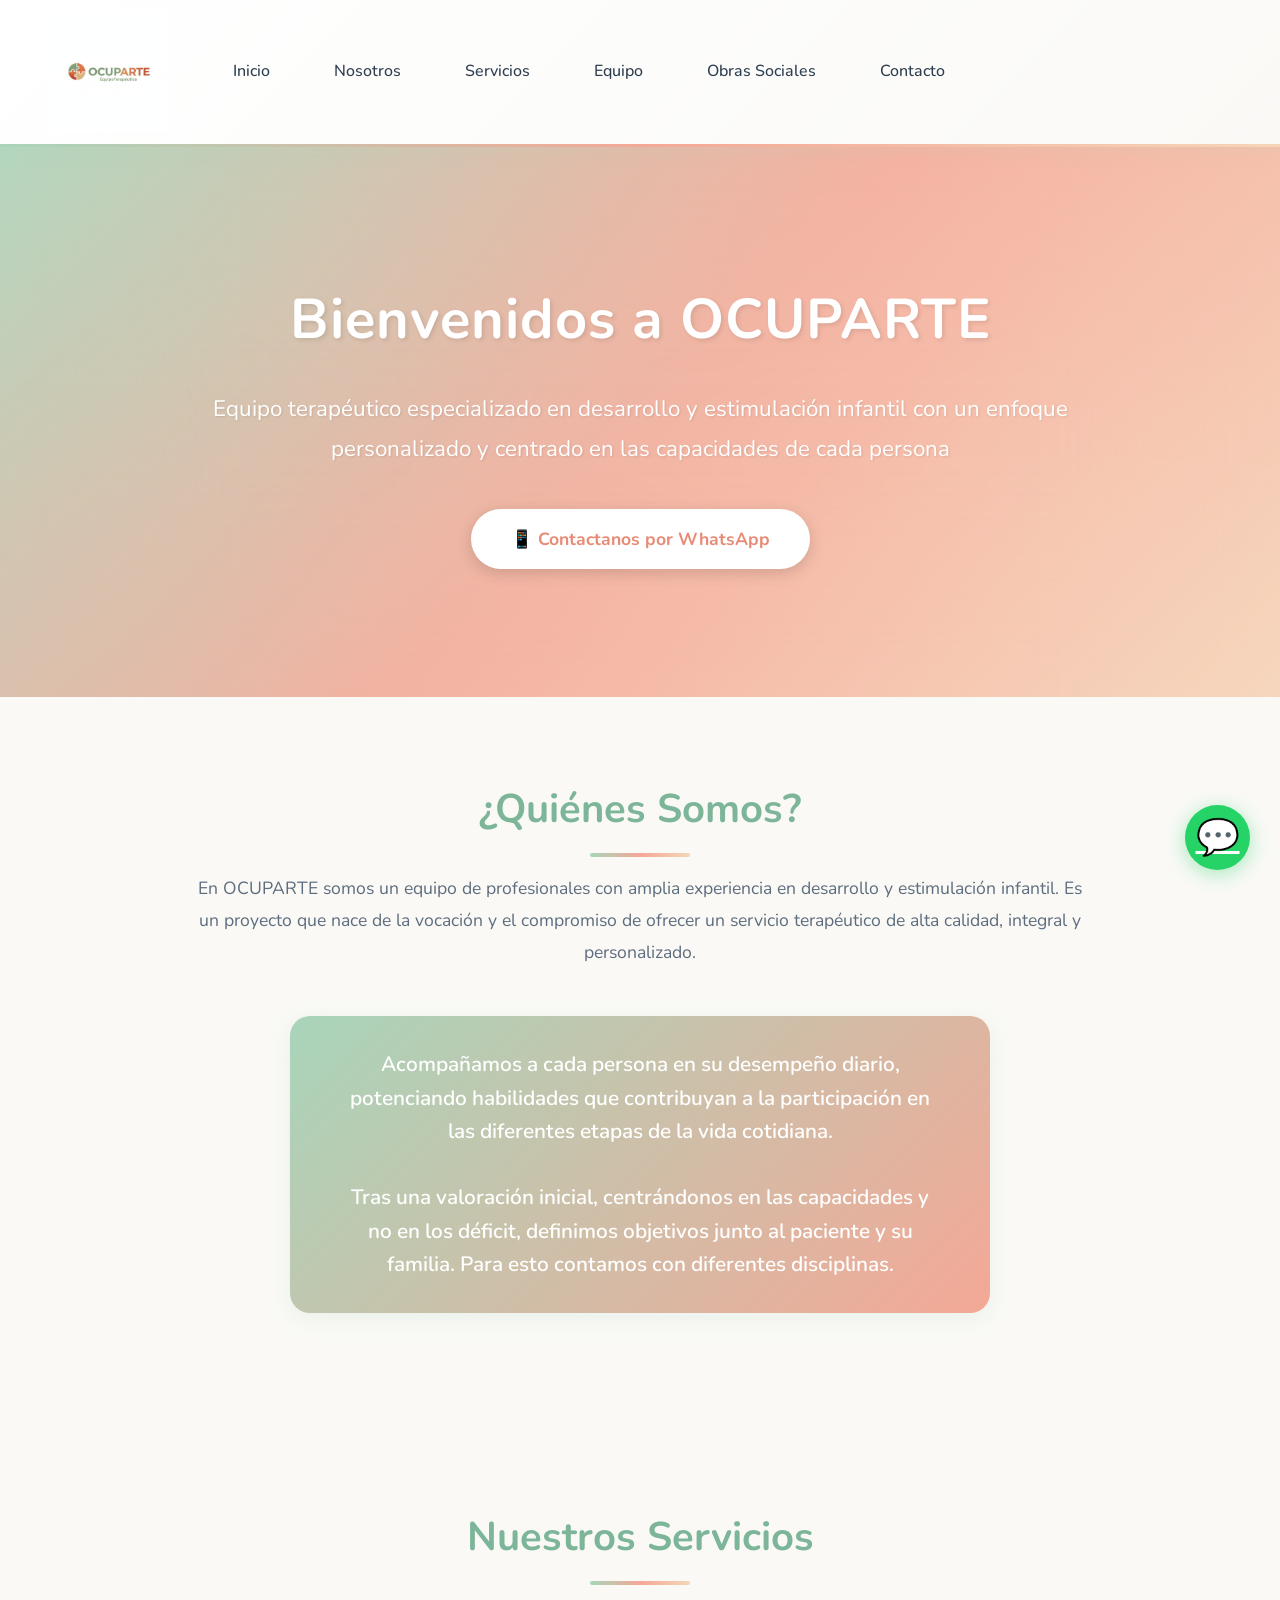
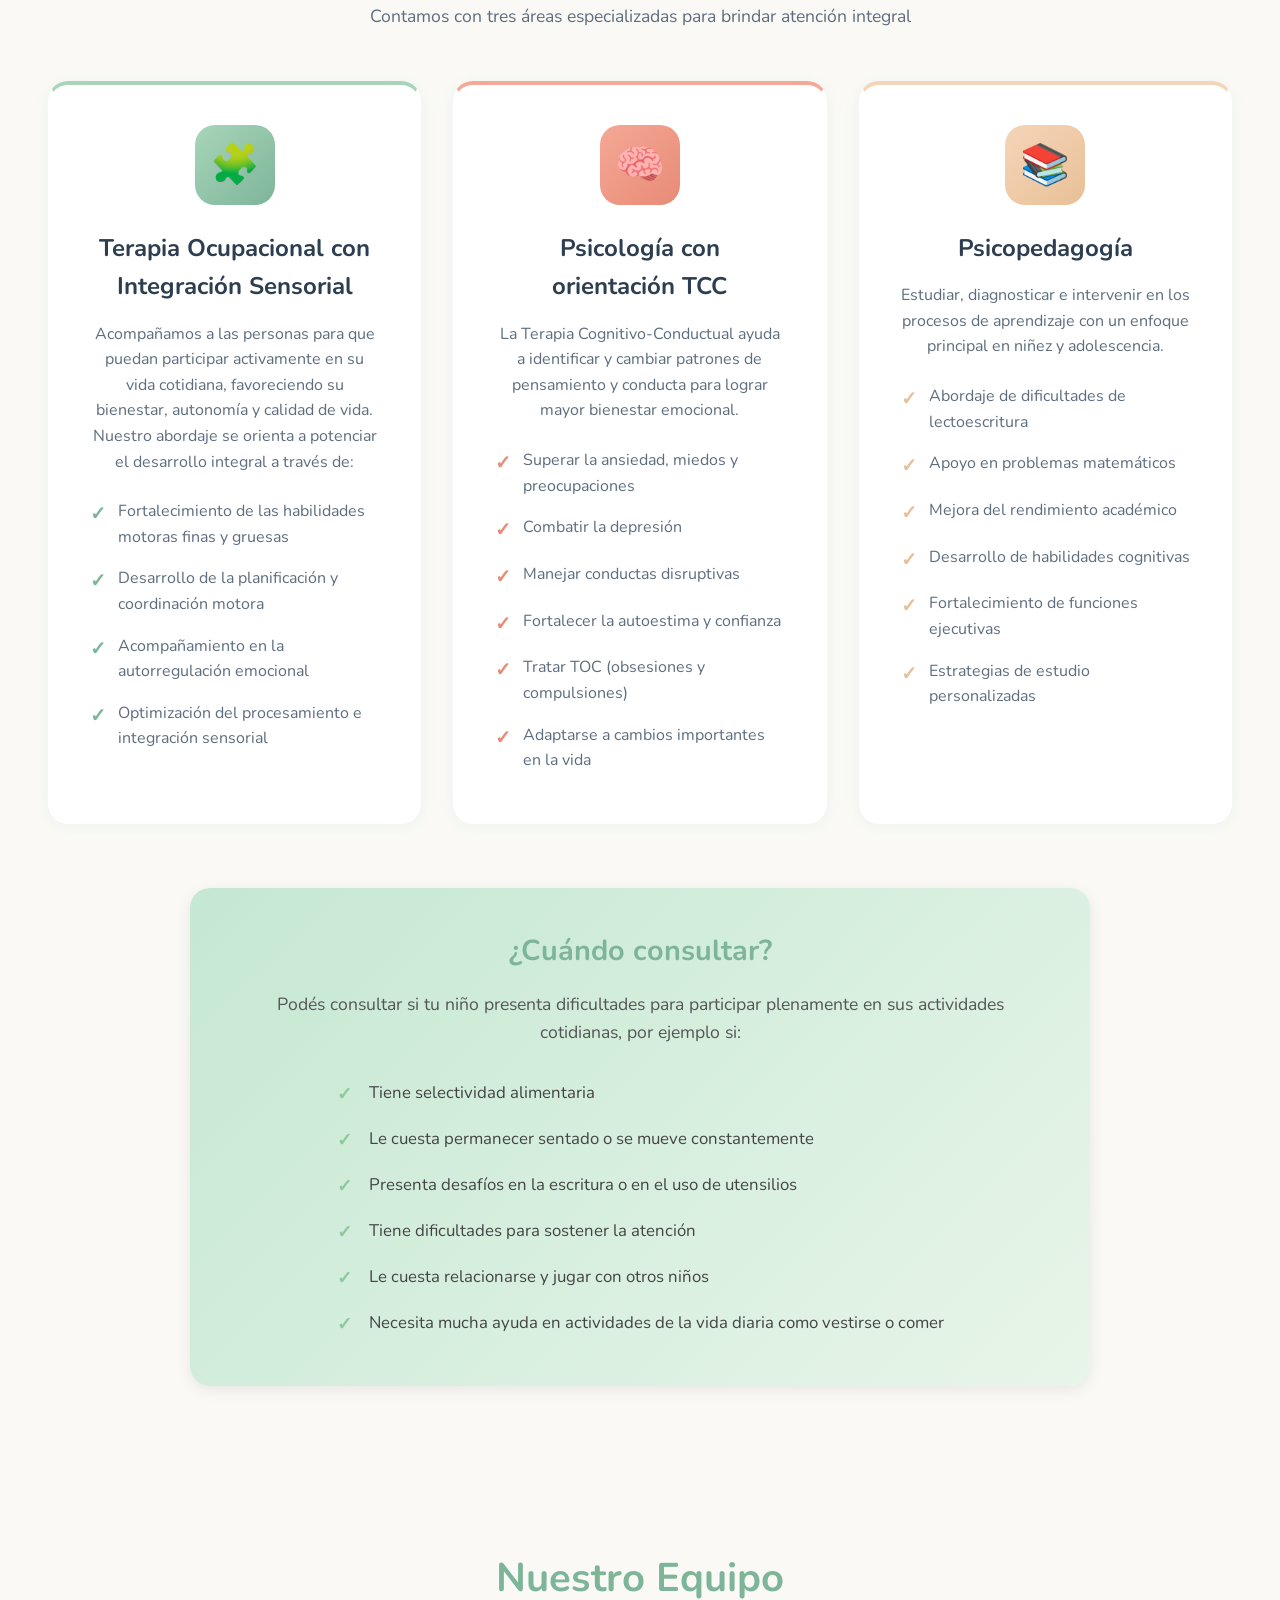
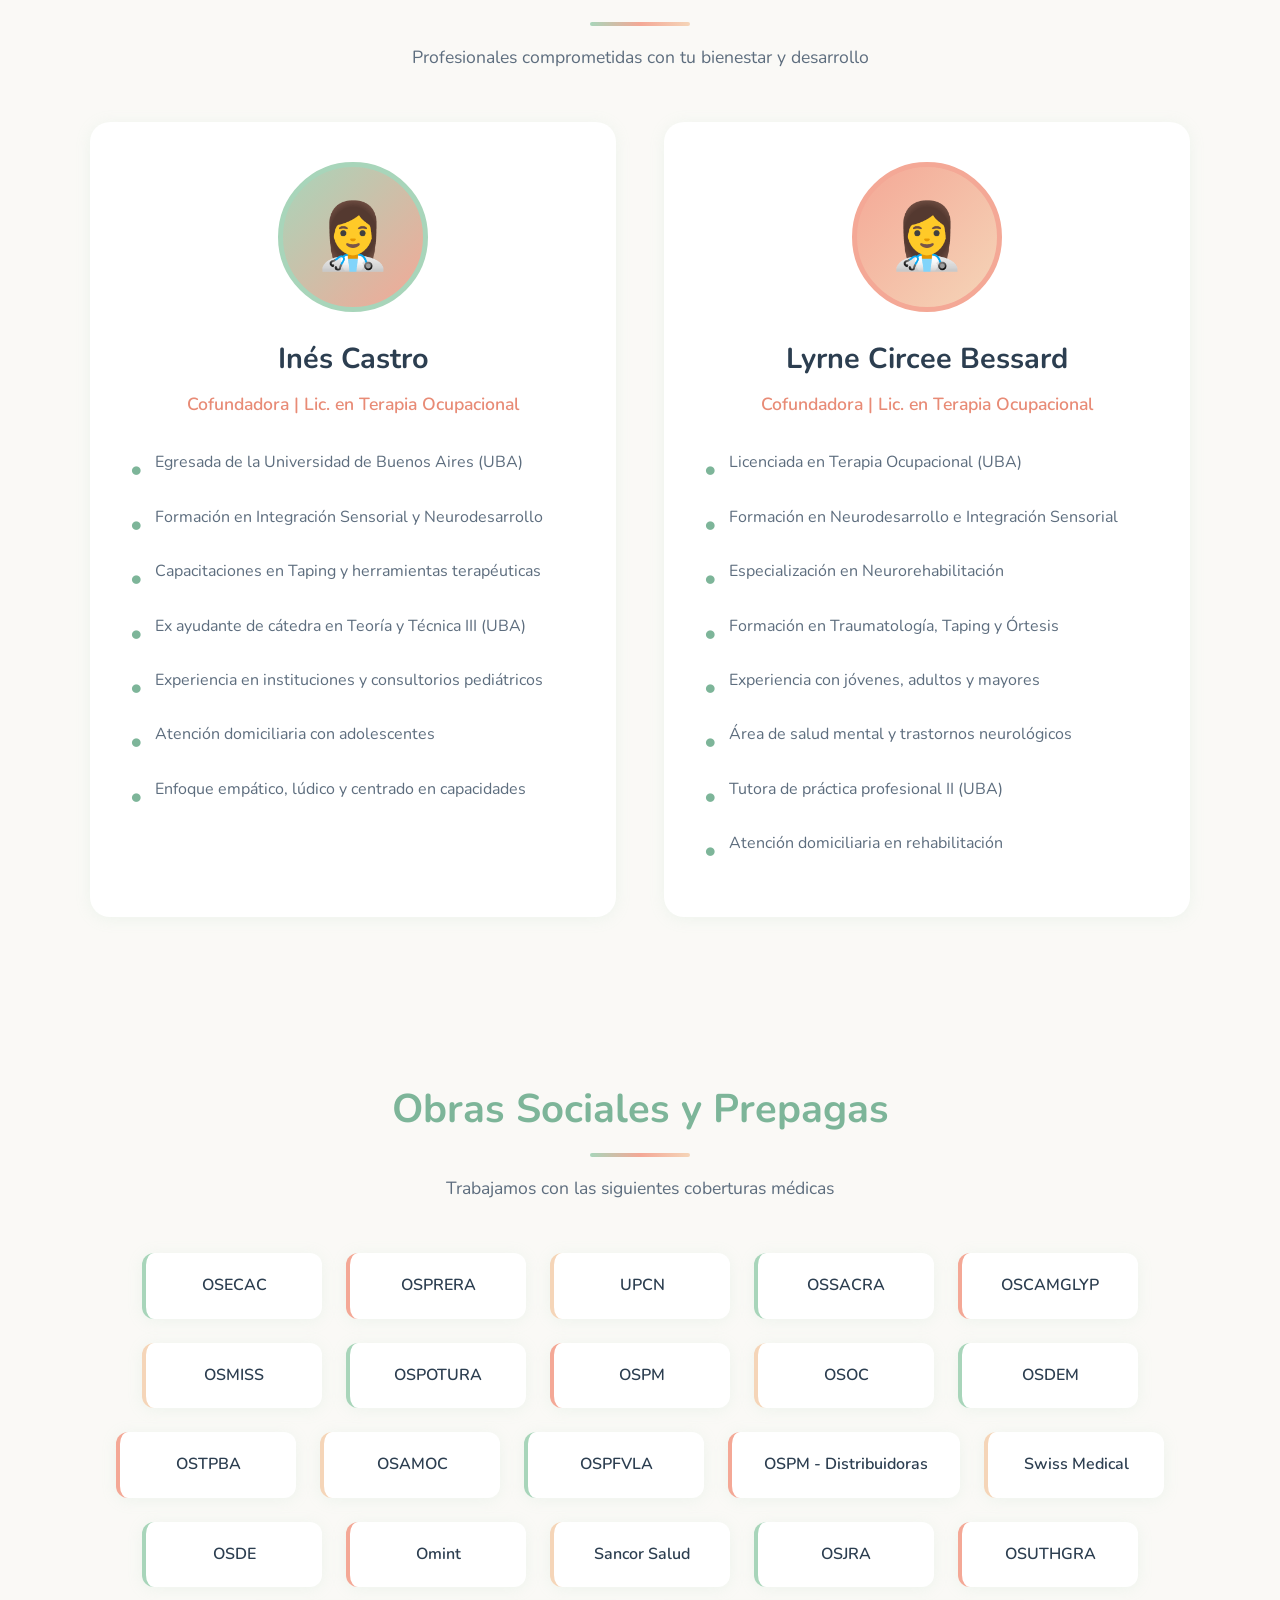
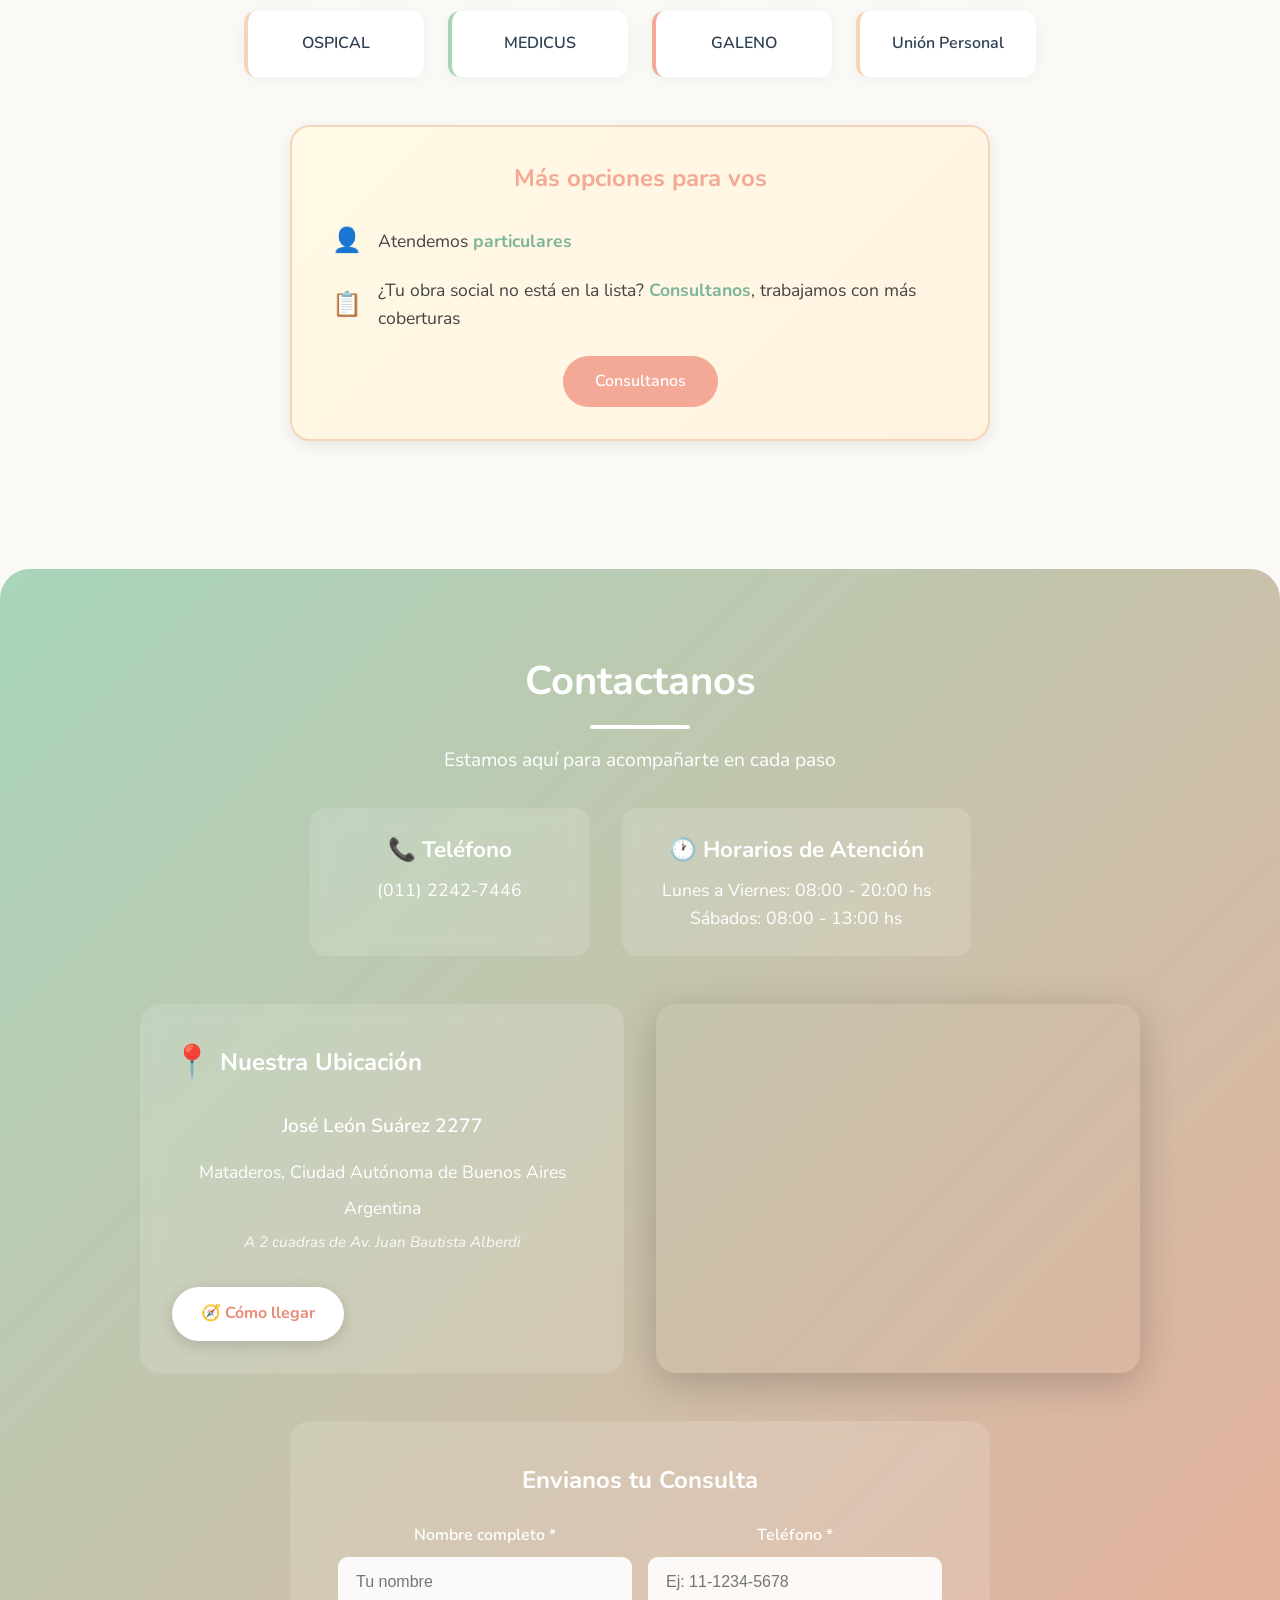
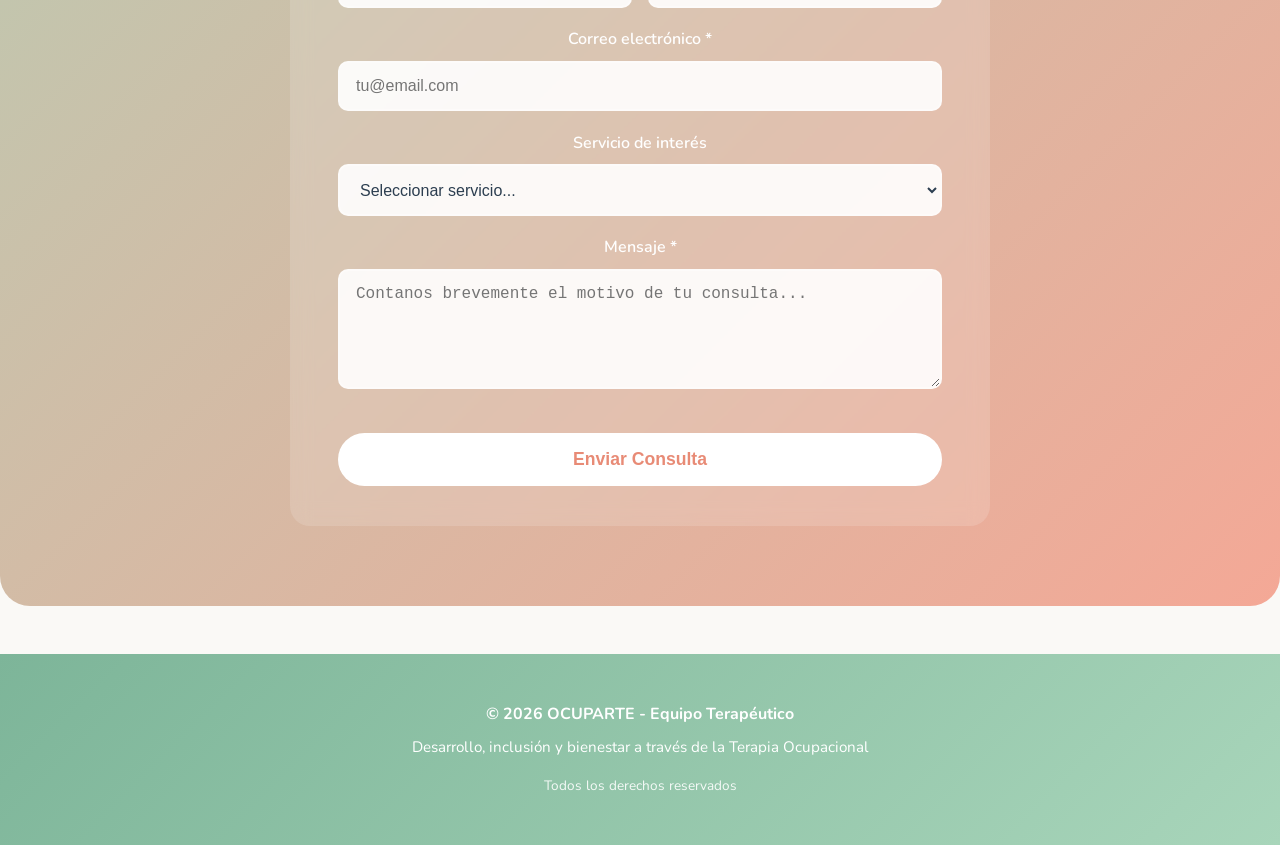
==== commit f2f7faed: "Agregar enlaces de WhatsApp funcionales - Botón "Contactanos por WhatsApp" ahora abre WhatsApp direc" ====
--- a/index.html
+++ b/index.html
@@ -1342,7 +1342,7 @@
         <div class="hero-content">
             <h1>Bienvenidos a OCUPARTE</h1>
             <p>Equipo terapéutico especializado en desarrollo y estimulación infantil con un enfoque personalizado y centrado en las capacidades de cada persona</p>
-            <a href="#contacto" class="cta-button">📱 Contactanos por WhatsApp</a>
+            <a href="https://wa.me/541122427446" target="_blank" class="cta-button">📱 Contactanos por WhatsApp</a>
         </div>
     </section>
 
@@ -1612,8 +1612,8 @@
     </div>
 
     <!-- WhatsApp Floating Button -->
-    <a href="tel:+541122427446" class="whatsapp-float" title="Llamar a OCUPARTE">
-        📞
+    <a href="https://wa.me/541122427446" target="_blank" class="whatsapp-float" title="Contactar por WhatsApp">
+        💬
     </a>
 
     <!-- Footer -->
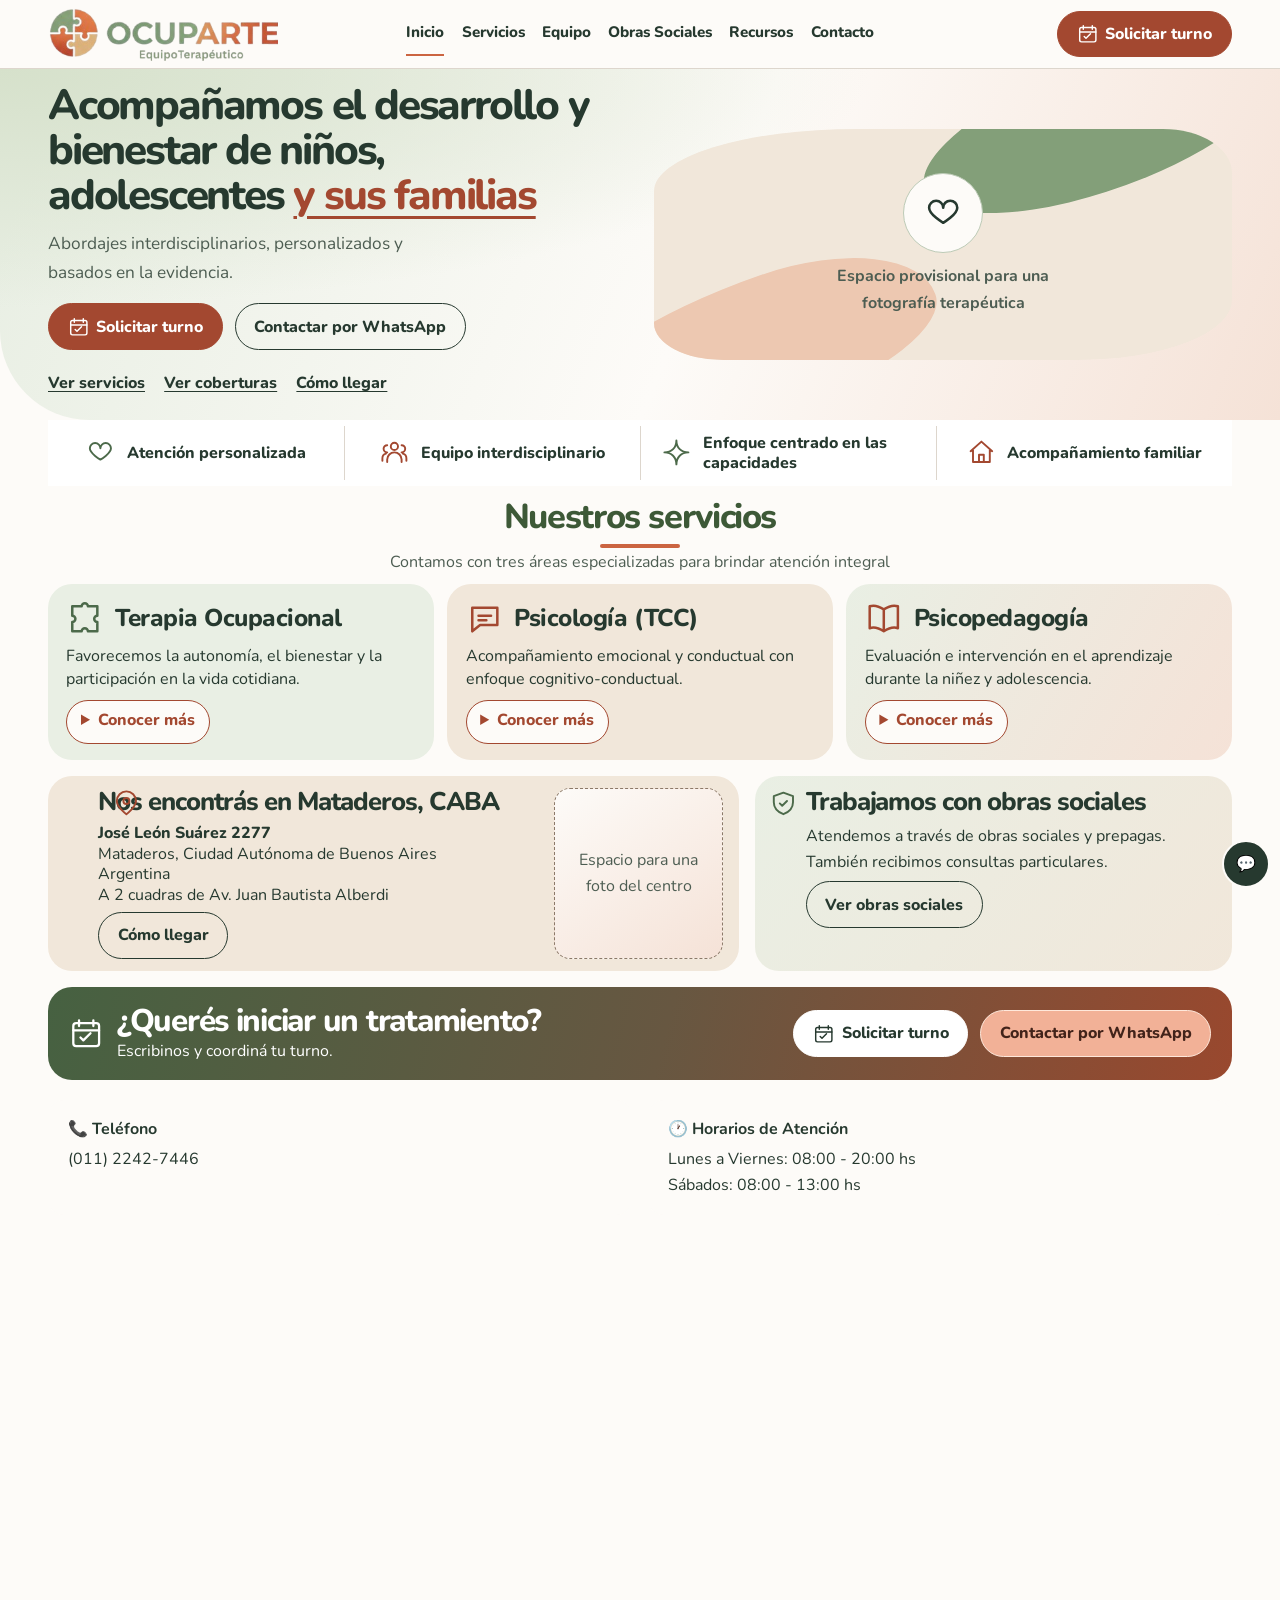
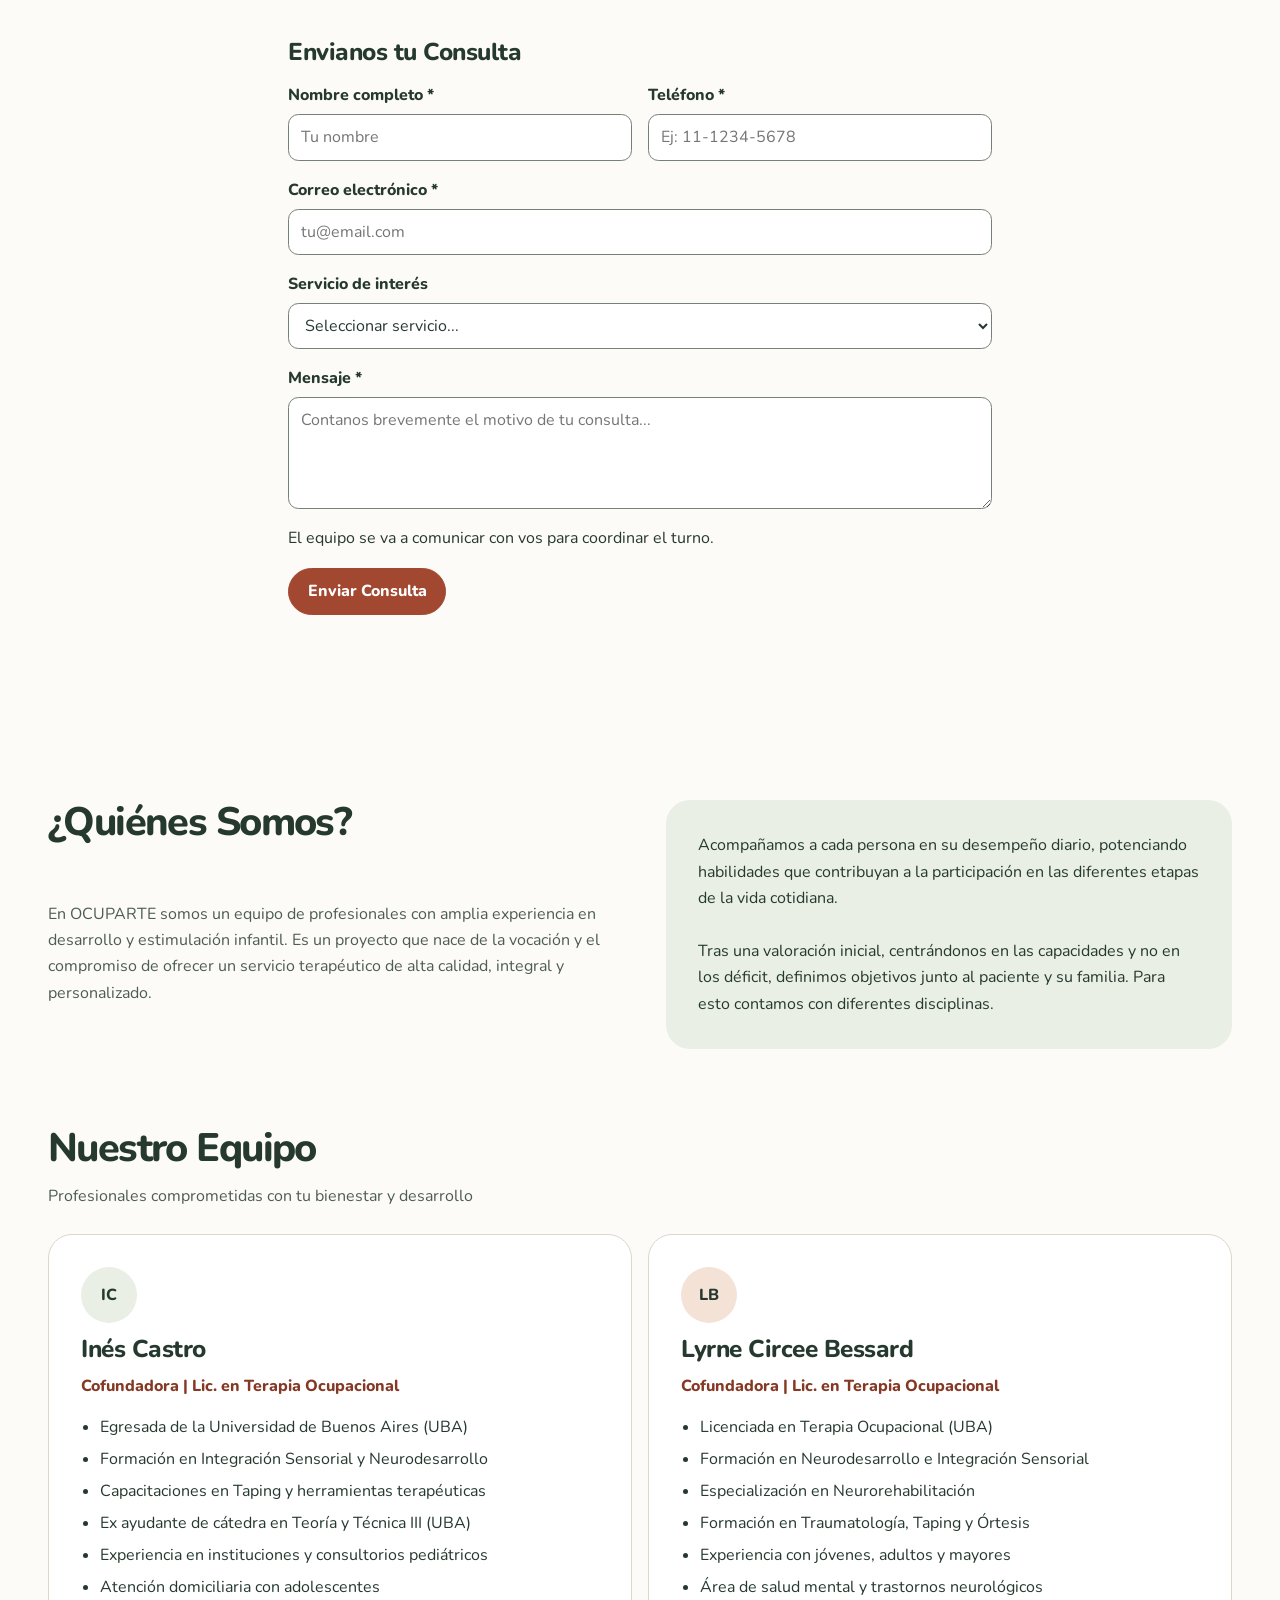
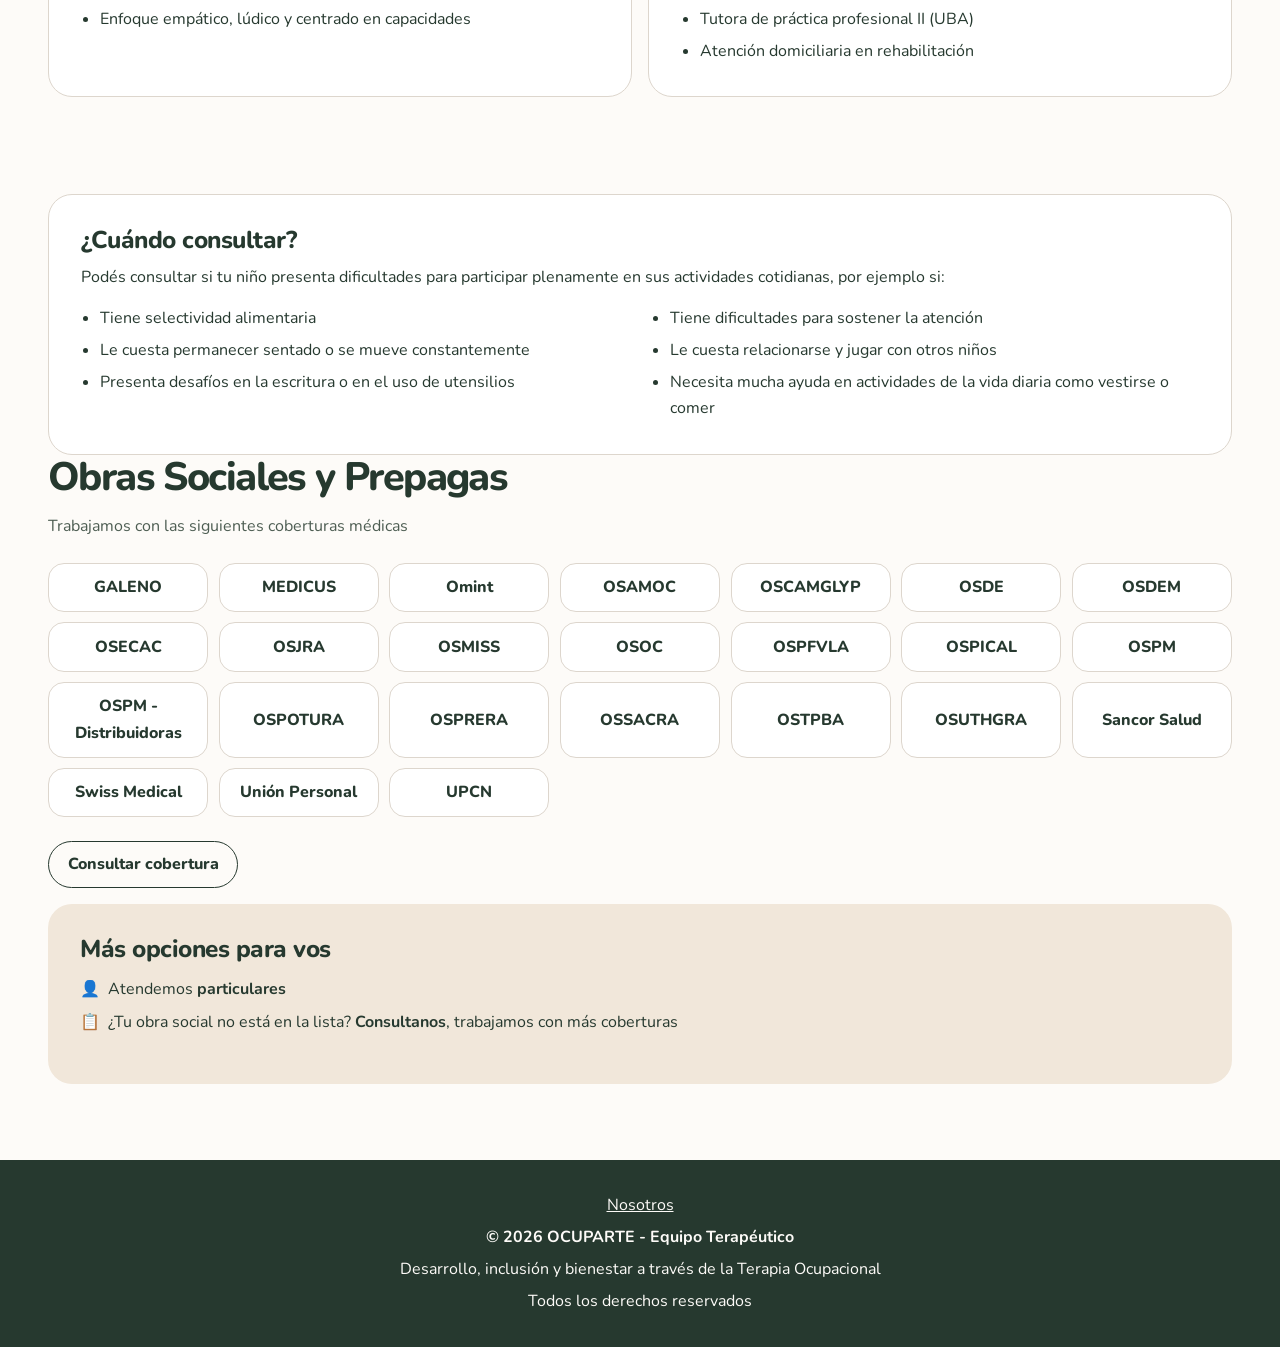
==== commit 5ec03414: "Implementar el rediseno de Ocuparte 2.0" ====
--- a/index.html
+++ b/index.html
@@ -1,5 +1,5 @@
 <!DOCTYPE html>
-<html lang="es">
+<html lang="es-AR">
 <head>
     <meta charset="UTF-8">
     <meta name="viewport" content="width=device-width, initial-scale=1.0">
@@ -22,1398 +22,307 @@
     <link rel="preconnect" href="https://fonts.googleapis.com">
     <link rel="preconnect" href="https://fonts.gstatic.com" crossorigin>
     <link href="https://fonts.googleapis.com/css2?family=Nunito:wght@400;500;600;700;800&display=swap" rel="stylesheet">
-
-    <style>
-        :root {
-            /* Colores del logo */
-            --color-menta: #A8D5BA;
-            --color-coral: #F4A896;
-            --color-durazno: #F5D5B8;
-            
-            /* Colores complementarios */
-            --color-menta-oscuro: #7DB599;
-            --color-menta-medio: #8CC9A1;
-            --color-menta-claro: #C5E8D2;
-            --color-coral-oscuro: #E88B76;
-            --color-fondo-claro: #FAF9F6;
-            --color-fondo-blanco: #FFFFFF;
-            --color-texto-primario: #2C3E50;
-            --color-texto-secundario: #5D6D7E;
-            --color-acento: #F4A896;
-            
-            /* Sombras suaves */
-            --sombra-suave: 0 2px 15px rgba(168, 213, 186, 0.15);
-            --sombra-media: 0 5px 25px rgba(168, 213, 186, 0.2);
-            --sombra-hover: 0 8px 30px rgba(168, 213, 186, 0.25);
-        }
-
-        * {
-            margin: 0;
-            padding: 0;
-            box-sizing: border-box;
-        }
-
-        html, body {
-            overflow-x: hidden;
-            width: 100%;
-            max-width: 100vw;
-        }
-
-        body {
-            font-family: 'Nunito', 'Segoe UI', Tahoma, Geneva, Verdana, sans-serif;
-            line-height: 1.6;
-            color: var(--color-texto-primario);
-            background-color: var(--color-fondo-claro);
-        }
-
-        /* Header */
-        header {
-            background: linear-gradient(135deg, rgba(255, 255, 255, 0.98) 0%, rgba(250, 249, 246, 0.98) 100%);
-            padding: 0.75rem 0;
-            position: sticky;
-            top: 0;
-            z-index: 1000;
-            box-shadow: 0 2px 20px rgba(168, 213, 186, 0.15);
-            backdrop-filter: blur(10px);
-            border-bottom: 3px solid transparent;
-            border-image: linear-gradient(90deg, var(--color-menta) 0%, var(--color-coral) 50%, var(--color-durazno) 100%) 1;
-        }
-
-        nav {
-            max-width: 1400px;
-            margin: 0 auto;
-            display: flex;
-            justify-content: flex-start;
-            align-items: center;
-            padding: 0 3rem;
-            gap: 3rem;
-        }
-
-        .logo-container {
-            display: flex;
-            align-items: center;
-        }
-
-        .logo-image {
-            height: 120px;
-            width: auto;
-            object-fit: contain;
-            display: block;
-        }
-
-        nav ul {
-            display: flex;
-            list-style: none;
-            gap: 2rem;
-        }
-
-        nav a {
-            color: var(--color-texto-primario);
-            text-decoration: none;
-            font-weight: 500;
-            transition: all 0.3s;
-            padding: 0.5rem 1rem;
-            border-radius: 8px;
-        }
-
-        nav a:hover {
-            background: linear-gradient(135deg, var(--color-menta) 0%, var(--color-coral) 100%);
-            color: white;
-            transform: translateY(-2px);
-        }
-
-        /* Hero Section */
-        .hero {
-            background: linear-gradient(135deg, var(--color-menta) 0%, var(--color-coral) 50%, var(--color-durazno) 100%);
-            color: white;
-            padding: 8rem 2rem;
-            text-align: center;
-            position: relative;
-            overflow: hidden;
-            max-width: 100%;
-            width: 100vw;
-            margin-left: calc(-50vw + 50%);
-        }
-
-        .hero::before {
-            content: '';
-            position: absolute;
-            top: 0;
-            left: 0;
-            right: 0;
-            bottom: 0;
-            background: rgba(255, 255, 255, 0.1);
-            backdrop-filter: blur(100px);
-        }
-
-        .hero-content {
-            position: relative;
-            z-index: 1;
-        }
-
-        .hero h1 {
-            font-size: 3.5rem;
-            margin-bottom: 1.5rem;
-            text-shadow: 2px 2px 4px rgba(0,0,0,0.1);
-            letter-spacing: 1px;
-        }
-
-        .hero p {
-            font-size: 1.4rem;
-            margin-bottom: 2.5rem;
-            max-width: 900px;
-            margin-left: auto;
-            margin-right: auto;
-            text-shadow: 1px 1px 2px rgba(0,0,0,0.1);
-            line-height: 1.8;
-        }
-
-        .cta-button {
-            display: inline-block;
-            background: white;
-            color: var(--color-coral-oscuro);
-            padding: 1rem 2.5rem;
-            border-radius: 50px;
-            text-decoration: none;
-            font-weight: bold;
-            font-size: 1.1rem;
-            transition: all 0.3s;
-            box-shadow: 0 4px 15px rgba(0,0,0,0.15);
-        }
-
-        .cta-button:hover {
-            transform: translateY(-3px);
-            box-shadow: 0 6px 25px rgba(0,0,0,0.2);
-            background: var(--color-durazno);
-        }
-
-        /* Sections */
-        section {
-            max-width: 1400px;
-            margin: 0 auto;
-            padding: 5rem 3rem;
-        }
-
-        h2 {
-            font-size: 2.5rem;
-            margin-bottom: 1rem;
-            color: var(--color-menta-oscuro);
-            text-align: center;
-            position: relative;
-            padding-bottom: 1rem;
-        }
-
-        h2::after {
-            content: '';
-            position: absolute;
-            bottom: 0;
-            left: 50%;
-            transform: translateX(-50%);
-            width: 100px;
-            height: 4px;
-            background: linear-gradient(90deg, var(--color-menta) 0%, var(--color-coral) 50%, var(--color-durazno) 100%);
-            border-radius: 2px;
-        }
-
-        .section-intro {
-            text-align: center;
-            max-width: 900px;
-            margin: 0 auto 3rem;
-            font-size: 1.1rem;
-            color: var(--color-texto-secundario);
-            line-height: 1.8;
-        }
-
-        /* Services Grid */
-        .services-grid {
-            display: grid;
-            grid-template-columns: repeat(3, 1fr);
-            gap: 2rem;
-            margin-top: 3rem;
-            justify-content: center;
-            max-width: 100%;
-        }
-
-        .service-card {
-            background: var(--color-fondo-blanco);
-            border-radius: 20px;
-            padding: 2.5rem;
-            box-shadow: var(--sombra-suave);
-            transition: all 0.3s;
-            border: 2px solid transparent;
-        }
-
-        .service-card:hover {
-            transform: translateY(-10px);
-            box-shadow: var(--sombra-hover);
-        }
-
-        .service-card:nth-child(1) {
-            border-top: 4px solid var(--color-menta);
-        }
-
-        .service-card:nth-child(1):hover {
-            border-color: var(--color-menta);
-        }
-
-        .service-card:nth-child(2) {
-            border-top: 4px solid var(--color-coral);
-        }
-
-        .service-card:nth-child(2):hover {
-            border-color: var(--color-coral);
-        }
-
-        .service-card:nth-child(3) {
-            border-top: 4px solid var(--color-durazno);
-        }
-
-        .service-card:nth-child(3):hover {
-            border-color: var(--color-durazno);
-        }
-
-        .service-icon {
-            width: 80px;
-            height: 80px;
-            border-radius: 20px;
-            display: flex;
-            align-items: center;
-            justify-content: center;
-            font-size: 2.5rem;
-            margin-bottom: 1.5rem;
-            margin-left: auto;
-            margin-right: auto;
-        }
-
-        .service-card:nth-child(1) .service-icon {
-            background: linear-gradient(135deg, var(--color-menta) 0%, var(--color-menta-oscuro) 100%);
-        }
-
-        .service-card:nth-child(2) .service-icon {
-            background: linear-gradient(135deg, var(--color-coral) 0%, var(--color-coral-oscuro) 100%);
-        }
-
-        .service-card:nth-child(3) .service-icon {
-            background: linear-gradient(135deg, var(--color-durazno) 0%, #E8C097 100%);
-        }
-
-        .service-card h3 {
-            font-size: 1.5rem;
-            margin-bottom: 1rem;
-            color: var(--color-texto-primario);
-            text-align: center;
-        }
-
-        .service-card p {
-            color: var(--color-texto-secundario);
-            margin-bottom: 1rem;
-            text-align: center;
-        }
-
-        .service-card ul {
-            list-style: none;
-            padding-left: 0;
-        }
-
-        .service-card li {
-            padding: 0.5rem 0;
-            color: var(--color-texto-secundario);
-            display: flex;
-            align-items: start;
-        }
-
-        .service-card li:before {
-            content: "✓";
-            color: var(--color-menta-oscuro);
-            font-weight: bold;
-            margin-right: 0.75rem;
-            font-size: 1.2rem;
-            flex-shrink: 0;
-        }
-
-        .service-card:nth-child(2) li:before {
-            color: var(--color-coral-oscuro);
-        }
-
-        .service-card:nth-child(3) li:before {
-            color: #E8C097;
-        }
-
-        .cuando-consultar {
-            margin-top: 1.5rem;
-            padding-top: 1.5rem;
-            border-top: 1px solid #E8E8E8;
-            text-align: center;
-        }
-
-        .cuando-consultar strong {
-            color: var(--color-menta-oscuro);
-            display: block;
-            margin-bottom: 0.5rem;
-        }
-
-        /* Cuando Consultar Section */
-        .cuando-consultar-section {
-            margin-top: 4rem;
-            padding: 2.5rem 3rem;
-            background: linear-gradient(135deg, var(--color-menta-claro) 0%, #E8F5E9 100%);
-            border-radius: 20px;
-            text-align: center;
-            max-width: 900px;
-            margin-left: auto;
-            margin-right: auto;
-            box-shadow: 0 4px 15px rgba(0, 0, 0, 0.08);
-        }
-
-        .cuando-consultar-section h3 {
-            color: var(--color-menta-oscuro);
-            font-size: 1.8rem;
-            margin-bottom: 1rem;
-            font-weight: 700;
-        }
-
-        .cuando-intro {
-            color: #555;
-            font-size: 1.1rem;
-            margin-bottom: 1.5rem;
-            line-height: 1.6;
-        }
-
-        .cuando-lista {
-            text-align: left;
-            display: inline-block;
-            list-style: none;
-            padding: 0;
-            margin: 0;
-        }
-
-        .cuando-lista li {
-            padding: 0.6rem 0;
-            padding-left: 2rem;
-            position: relative;
-            color: #444;
-            font-size: 1.05rem;
-        }
-
-        .cuando-lista li::before {
-            content: "✓";
-            position: absolute;
-            left: 0;
-            color: var(--color-menta-medio);
-            font-weight: bold;
-            font-size: 1.1rem;
-        }
-
-        @media (max-width: 768px) {
-            .cuando-consultar-section {
-                padding: 2rem 1.5rem;
-                margin-top: 3rem;
-            }
-
-            .cuando-consultar-section h3 {
-                font-size: 1.5rem;
-            }
-
-            .cuando-intro {
-                font-size: 1rem;
-            }
-
-            .cuando-lista li {
-                font-size: 1rem;
-            }
-        }
-
-        /* Team Section */
-        .team-grid {
-            display: grid;
-            grid-template-columns: repeat(2, 1fr);
-            gap: 3rem;
-            margin-top: 3rem;
-            justify-content: center;
-            max-width: 1100px;
-            margin-left: auto;
-            margin-right: auto;
-        }
-
-        .team-member {
-            background: var(--color-fondo-blanco);
-            border-radius: 20px;
-            padding: 2.5rem;
-            box-shadow: var(--sombra-suave);
-            transition: all 0.3s;
-        }
-
-        .team-member:hover {
-            transform: translateY(-5px);
-            box-shadow: var(--sombra-hover);
-        }
-
-        .team-photo {
-            width: 150px;
-            height: 150px;
-            border-radius: 50%;
-            margin: 0 auto 1.5rem;
-            display: flex;
-            align-items: center;
-            justify-content: center;
-            font-size: 4rem;
-            border: 5px solid var(--color-menta);
-            background: linear-gradient(135deg, var(--color-menta) 0%, var(--color-coral) 100%);
-        }
-
-        .team-member:nth-child(2) .team-photo {
-            border-color: var(--color-coral);
-            background: linear-gradient(135deg, var(--color-coral) 0%, var(--color-durazno) 100%);
-        }
-
-        .team-member h3 {
-            font-size: 1.8rem;
-            margin-bottom: 0.5rem;
-            color: var(--color-texto-primario);
-            text-align: center;
-        }
-
-        .team-member .role {
-            text-align: center;
-            color: var(--color-coral-oscuro);
-            font-weight: 600;
-            margin-bottom: 1.5rem;
-            font-size: 1.1rem;
-        }
-
-        .team-member ul {
-            list-style: none;
-            padding-left: 0;
-        }
-
-        .team-member li {
-            padding: 0.5rem 0;
-            color: var(--color-texto-secundario);
-            display: flex;
-            align-items: start;
-        }
-
-        .team-member li:before {
-            content: "•";
-            color: var(--color-menta-oscuro);
-            font-weight: bold;
-            margin-right: 0.75rem;
-            font-size: 1.5rem;
-            flex-shrink: 0;
-        }
-
-        /* Obras Sociales */
-        .obras-grid {
-            display: flex;
-            flex-wrap: wrap;
-            justify-content: center;
-            gap: 1.5rem;
-            margin-top: 3rem;
-            max-width: 100%;
-        }
-
-        .obra-badge {
-            background: var(--color-fondo-blanco);
-            padding: 1.25rem 2rem;
-            border-radius: 12px;
-            text-align: center;
-            box-shadow: var(--sombra-suave);
-            font-weight: 600;
-            color: var(--color-texto-primario);
-            transition: all 0.3s;
-            border-left: 4px solid var(--color-menta);
-            min-width: 180px;
-            flex: 0 1 auto;
-        }
-
-        .obra-badge:nth-child(3n+1) {
-            border-left-color: var(--color-menta);
-        }
-
-        .obra-badge:nth-child(3n+2) {
-            border-left-color: var(--color-coral);
-        }
-
-        .obra-badge:nth-child(3n+3) {
-            border-left-color: var(--color-durazno);
-        }
-
-        .obra-badge:hover {
-            transform: scale(1.05);
-            box-shadow: var(--sombra-media);
-        }
-
-        /* Más Opciones Card */
-        .mas-opciones-card {
-            margin-top: 3rem;
-            padding: 2rem 2.5rem;
-            background: linear-gradient(135deg, #FFF9E6 0%, #FFF3E0 100%);
-            border-radius: 20px;
-            text-align: center;
-            max-width: 700px;
-            margin-left: auto;
-            margin-right: auto;
-            box-shadow: 0 4px 15px rgba(0, 0, 0, 0.08);
-            border: 2px solid var(--color-durazno);
-        }
-
-        .mas-opciones-card h3 {
-            color: var(--color-coral);
-            font-size: 1.5rem;
-            margin-bottom: 1.5rem;
-            font-weight: 700;
-        }
-
-        .opciones-lista {
-            display: flex;
-            flex-direction: column;
-            gap: 1rem;
-            margin-bottom: 1.5rem;
-        }
-
-        .opcion-item {
-            display: flex;
-            align-items: center;
-            gap: 1rem;
-            text-align: left;
-            font-size: 1.1rem;
-            color: #444;
-        }
-
-        .opcion-icon {
-            font-size: 1.5rem;
-            flex-shrink: 0;
-        }
-
-        .opcion-item strong {
-            color: var(--color-menta-oscuro);
-        }
-
-        .opciones-cta {
-            display: inline-block;
-            background: var(--color-coral);
-            color: white;
-            padding: 0.8rem 2rem;
-            border-radius: 30px;
-            text-decoration: none;
-            font-weight: 600;
-            transition: all 0.3s;
-        }
-
-        .opciones-cta:hover {
-            background: var(--color-menta-oscuro);
-            transform: translateY(-2px);
-        }
-
-        @media (max-width: 768px) {
-            .mas-opciones-card {
-                padding: 1.5rem;
-                margin-top: 2rem;
-            }
-
-            .mas-opciones-card h3 {
-                font-size: 1.3rem;
-            }
-
-            .opcion-item {
-                font-size: 1rem;
-            }
-        }
-
-        /* Contact Section */
-        .contact-section {
-            background: linear-gradient(135deg, var(--color-menta) 0%, var(--color-coral) 100%);
-            color: white;
-            text-align: center;
-            padding: 5rem 3rem;
-            border-radius: 30px;
-            margin: 3rem 3rem;
-            max-width: 1400px;
-            margin-left: auto;
-            margin-right: auto;
-        }
-
-        .contact-section h2 {
-            color: white;
-        }
-
-        .contact-section h2::after {
-            background: white;
-        }
-
-        .contact-info {
-            display: flex;
-            justify-content: center;
-            align-items: stretch;
-            gap: 2rem;
-            margin-top: 2rem;
-            flex-wrap: wrap;
-            max-width: 100%;
-        }
-
-        .contact-item {
-            font-size: 1.1rem;
-            background: rgba(255, 255, 255, 0.15);
-            padding: 1.5rem 2.5rem;
-            border-radius: 15px;
-            backdrop-filter: blur(10px);
-            transition: all 0.3s;
-            flex: 0 1 auto;
-            min-width: 280px;
-        }
-
-        .contact-item:hover {
-            background: rgba(255, 255, 255, 0.25);
-            transform: translateY(-5px);
-        }
-
-        .contact-item strong {
-            display: block;
-            margin-bottom: 0.5rem;
-            font-size: 1.4rem;
-        }
-
-        /* WhatsApp Floating Button */
-        .whatsapp-float {
-            position: fixed;
-            bottom: 30px;
-            right: 30px;
-            background: #25D366;
-            color: white;
-            width: 65px;
-            height: 65px;
-            border-radius: 50%;
-            display: flex;
-            align-items: center;
-            justify-content: center;
-            font-size: 2.2rem;
-            box-shadow: 0 4px 20px rgba(37, 211, 102, 0.4);
-            cursor: pointer;
-            transition: all 0.3s;
-            z-index: 1000;
-        }
-
-        .whatsapp-float:hover {
-            transform: scale(1.15);
-            box-shadow: 0 6px 30px rgba(37, 211, 102, 0.6);
-        }
-
-        /* Footer */
-        footer {
-            background: linear-gradient(135deg, var(--color-menta-oscuro) 0%, var(--color-menta) 100%);
-            color: white;
-            text-align: center;
-            padding: 2.5rem;
-        }
-
-        footer p {
-            margin: 0.5rem 0;
-        }
-
-        /* About Section Background */
-        .about-section {
-            background: var(--color-fondo-claro);
-        }
-
-        .highlight-box {
-            background: linear-gradient(135deg, var(--color-menta) 0%, var(--color-coral) 100%);
-            color: white;
-            padding: 2rem 3rem;
-            border-radius: 20px;
-            margin: 2rem auto;
-            text-align: center;
-            font-size: 1.3rem;
-            font-weight: 600;
-            max-width: 700px;
-            box-shadow: var(--sombra-media);
-        }
-
-        /* Mobile Menu Toggle */
-        .menu-toggle {
-            display: none;
-            background: none;
-            border: none;
-            color: var(--color-texto-primario);
-            font-size: 1.5rem;
-            cursor: pointer;
-        }
-
-        @media (max-width: 968px) {
-            .menu-toggle {
-                display: block;
-            }
-
-            nav ul {
-                position: absolute;
-                top: 100%;
-                left: 0;
-                right: 0;
-                background: rgba(255, 255, 255, 0.98);
-                backdrop-filter: blur(10px);
-                flex-direction: column;
-                gap: 0;
-                padding: 1rem 0;
-                display: none;
-                box-shadow: 0 5px 20px rgba(168, 213, 186, 0.2);
-            }
-
-            nav ul.active {
-                display: flex;
-            }
-
-            nav ul li {
-                width: 100%;
-                text-align: center;
-            }
-
-            nav a {
-                display: block;
-                padding: 1rem;
-            }
-        }
-
-        @media (max-width: 768px) {
-            .hero h1 {
-                font-size: 2rem;
-            }
-
-            .hero p {
-                font-size: 1.1rem;
-            }
-
-            .team-grid, .services-grid {
-                grid-template-columns: 1fr;
-            }
-
-            h2 {
-                font-size: 2rem;
-            }
-
-            .contact-info {
-                flex-direction: column;
-                gap: 1.5rem;
-            }
-
-            .contact-item {
-                max-width: 100%;
-            }
-
-            .obras-grid {
-                justify-content: center;
-            }
-
-            .obra-badge {
-                min-width: 140px;
-            }
-
-            section {
-                padding: 3rem 1.5rem;
-            }
-
-            .team-grid {
-                grid-template-columns: 1fr;
-            }
-        }
-
-        /* Sección Ubicación con Mapa */
-        .location-section {
-            display: grid;
-            grid-template-columns: 1fr 1fr;
-            gap: 2rem;
-            margin: 3rem auto;
-            max-width: 1000px;
-            align-items: stretch;
-        }
-
-        .location-info {
-            background: rgba(255, 255, 255, 0.15);
-            backdrop-filter: blur(10px);
-            border-radius: 20px;
-            padding: 2rem;
-            display: flex;
-            flex-direction: column;
-            justify-content: center;
-        }
-
-        .location-info h3 {
-            font-size: 1.5rem;
-            margin-bottom: 1.5rem;
-            display: flex;
-            align-items: center;
-            gap: 0.5rem;
-        }
-
-        .location-info h3 span {
-            font-size: 2rem;
-        }
-
-        .location-details {
-            margin-bottom: 1.5rem;
-        }
-
-        .location-details p {
-            font-size: 1.1rem;
-            margin-bottom: 0.5rem;
-            line-height: 1.6;
-        }
-
-        .location-details .address {
-            font-size: 1.2rem;
-            font-weight: 600;
-            margin-bottom: 1rem;
-        }
-
-        .location-details .reference {
-            font-size: 0.95rem;
-            opacity: 0.9;
-            font-style: italic;
-        }
-
-        .btn-directions {
-            display: inline-flex;
-            align-items: center;
-            justify-content: center;
-            gap: 0.5rem;
-            background: white;
-            color: var(--color-coral-oscuro);
-            padding: 0.9rem 1.8rem;
-            border-radius: 50px;
-            text-decoration: none;
-            font-weight: bold;
-            font-size: 1rem;
-            transition: all 0.3s;
-            box-shadow: 0 4px 15px rgba(0, 0, 0, 0.15);
-            width: fit-content;
-        }
-
-        .btn-directions:hover {
-            transform: translateY(-3px);
-            box-shadow: 0 6px 25px rgba(0, 0, 0, 0.2);
-            background: var(--color-durazno);
-        }
-
-        .map-container {
-            border-radius: 20px;
-            overflow: hidden;
-            box-shadow: 0 10px 40px rgba(0, 0, 0, 0.2);
-            min-height: 350px;
-        }
-
-        .map-container iframe {
-            width: 100%;
-            height: 100%;
-            min-height: 350px;
-            border: none;
-            display: block;
-        }
-
-        @media (max-width: 900px) {
-            .location-section {
-                grid-template-columns: 1fr;
-            }
-
-            .map-container {
-                min-height: 300px;
-            }
-
-            .map-container iframe {
-                min-height: 300px;
-            }
-        }
-
-        /* Formulario de Consulta */
-        .form-container {
-            background: rgba(255, 255, 255, 0.15);
-            backdrop-filter: blur(10px);
-            border-radius: 20px;
-            padding: 2.5rem 3rem;
-            max-width: 700px;
-            margin: 2.5rem auto 0;
-        }
-
-        .form-container h3 {
-            color: white;
-            text-align: center;
-            margin-bottom: 1.5rem;
-            font-size: 1.5rem;
-        }
-
-        .form-group {
-            margin-bottom: 1.2rem;
-        }
-
-        .form-group label {
-            display: block;
-            margin-bottom: 0.5rem;
-            font-weight: 600;
-            color: white;
-        }
-
-        .form-group input,
-        .form-group select,
-        .form-group textarea {
-            width: 100%;
-            padding: 0.9rem 1rem;
-            border: 2px solid rgba(255, 255, 255, 0.3);
-            border-radius: 10px;
-            font-size: 1rem;
-            background: rgba(255, 255, 255, 0.9);
-            color: var(--color-texto-primario);
-            transition: all 0.3s;
-        }
-
-        .form-group input:focus,
-        .form-group select:focus,
-        .form-group textarea:focus {
-            outline: none;
-            border-color: white;
-            background: white;
-            box-shadow: 0 0 15px rgba(255, 255, 255, 0.3);
-        }
-
-        .form-group textarea {
-            min-height: 120px;
-            resize: vertical;
-        }
-
-        .form-row {
-            display: grid;
-            grid-template-columns: 1fr 1fr;
-            gap: 1rem;
-        }
-
-        @media (max-width: 768px) {
-            .form-row {
-                grid-template-columns: 1fr;
-            }
-        }
-
-        .btn-submit {
-            width: 100%;
-            padding: 1rem 2rem;
-            background: white;
-            color: var(--color-coral-oscuro);
-            border: none;
-            border-radius: 50px;
-            font-size: 1.1rem;
-            font-weight: bold;
-            cursor: pointer;
-            transition: all 0.3s;
-            margin-top: 1rem;
-        }
-
-        .btn-submit:hover {
-            transform: translateY(-3px);
-            box-shadow: 0 6px 25px rgba(0, 0, 0, 0.2);
-            background: var(--color-durazno);
-        }
-
-        /* ========== RESPONSIVE MÓVILES PEQUEÑOS (iPhone 13, etc.) ========== */
-        @media (max-width: 480px) {
-            /* Navegación */
-            nav {
-                padding: 0 1rem;
-            }
-
-            .logo-image {
-                height: 70px;
-            }
-
-            /* Hero */
-            .hero {
-                padding: 4rem 1rem;
-            }
-
-            .hero h1 {
-                font-size: 1.6rem;
-                line-height: 1.3;
-            }
-
-            .hero p {
-                font-size: 1rem;
-                margin-bottom: 1.5rem;
-            }
-
-            .cta-button {
-                padding: 0.8rem 1.5rem;
-                font-size: 0.95rem;
-            }
-
-            /* Secciones generales */
-            section {
-                padding: 2.5rem 1rem;
-            }
-
-            h2 {
-                font-size: 1.6rem;
-            }
-
-            .section-intro {
-                font-size: 1rem;
-                margin-bottom: 2rem;
-            }
-
-            /* Quiénes Somos */
-            .highlight-box {
-                padding: 1.5rem;
-                font-size: 1.1rem;
-                border-radius: 15px;
-            }
-
-            /* Service Cards */
-            .service-card {
-                padding: 1.5rem;
-                border-radius: 15px;
-            }
-
-            .service-icon {
-                width: 60px;
-                height: 60px;
-                font-size: 2rem;
-            }
-
-            .service-card h3 {
-                font-size: 1.25rem;
-            }
-
-            /* Cuándo Consultar */
-            .cuando-consultar-section {
-                padding: 1.5rem 1rem;
-                margin-top: 2rem;
-                border-radius: 15px;
-            }
-
-            .cuando-consultar-section h3 {
-                font-size: 1.3rem;
-            }
-
-            .cuando-intro {
-                font-size: 0.95rem;
-            }
-
-            .cuando-lista li {
-                font-size: 0.95rem;
-                padding: 0.5rem 0;
-                padding-left: 1.5rem;
-            }
-
-            /* Team Section */
-            .team-member {
-                padding: 1.5rem;
-            }
-
-            .team-photo {
-                width: 100px;
-                height: 100px;
-                font-size: 2.5rem;
-            }
-
-            .team-member h3 {
-                font-size: 1.4rem;
-            }
-
-            .team-member .role {
-                font-size: 1rem;
-            }
-
-            /* Obras Sociales */
-            .obras-grid {
-                gap: 0.8rem;
-            }
-
-            .obra-badge {
-                padding: 0.8rem 1rem;
-                min-width: 130px;
-                font-size: 0.9rem;
-            }
-
-            /* Más Opciones Card */
-            .mas-opciones-card {
-                padding: 1.2rem;
-                margin-top: 1.5rem;
-            }
-
-            .mas-opciones-card h3 {
-                font-size: 1.2rem;
-                margin-bottom: 1rem;
-            }
-
-            .opcion-item {
-                font-size: 0.95rem;
-                gap: 0.7rem;
-            }
-
-            .opcion-icon {
-                font-size: 1.3rem;
-            }
-
-            .opciones-cta {
-                padding: 0.7rem 1.5rem;
-                font-size: 0.95rem;
-            }
-
-            /* Contact Section */
-            .contact-section {
-                padding: 2rem 0.8rem;
-                border-radius: 15px;
-                margin: 1.5rem 0.5rem;
-                overflow-x: hidden;
-                width: calc(100% - 1rem);
-                box-sizing: border-box;
-            }
-
-            .contact-section p {
-                font-size: 1rem !important;
-                padding: 0 0.5rem;
-            }
-
-            .contact-info {
-                gap: 1rem;
-                padding: 0 0.5rem;
-            }
-
-            .contact-item {
-                padding: 1rem;
-                min-width: auto;
-                width: 100%;
-                box-sizing: border-box;
-            }
-
-            .contact-item strong {
-                font-size: 1.1rem;
-            }
-
-            /* Ubicación */
-            .location-section {
-                display: block !important;
-                grid-template-columns: 1fr !important;
-                gap: 1rem;
-                margin: 1.5rem auto;
-                padding: 0 0.5rem;
-                width: 100%;
-                max-width: 100%;
-                box-sizing: border-box;
-            }
-
-            .location-info {
-                padding: 1.2rem;
-                border-radius: 12px;
-                margin-bottom: 1rem;
-                width: 100%;
-                box-sizing: border-box;
-            }
-
-            .location-info h3 {
-                font-size: 1.2rem;
-                flex-wrap: wrap;
-            }
-
-            .location-info h3 span {
-                font-size: 1.5rem;
-            }
-
-            .location-details {
-                margin-bottom: 1rem;
-            }
-
-            .location-details .address {
-                font-size: 1rem;
-            }
-
-            .location-details p {
-                font-size: 0.95rem;
-                margin-bottom: 0.3rem;
-            }
-
-            .location-details .reference {
-                font-size: 0.85rem;
-            }
-
-            .btn-directions {
-                padding: 0.7rem 1.2rem;
-                font-size: 0.9rem;
-                width: 100%;
-                justify-content: center;
-            }
-
-            .map-container {
-                min-height: 220px;
-                height: 220px;
-                border-radius: 12px;
-                width: 100%;
-                max-width: 100%;
-                overflow: hidden;
-                box-sizing: border-box;
-            }
-
-            .map-container iframe {
-                min-height: 220px;
-                height: 220px;
-                width: 100% !important;
-                max-width: 100% !important;
-            }
-
-            /* Formulario */
-            .form-container {
-                padding: 1.5rem 1rem;
-                border-radius: 15px;
-                margin-top: 1.5rem;
-            }
-
-            .form-container h3 {
-                font-size: 1.3rem;
-            }
-
-            .form-group input,
-            .form-group select,
-            .form-group textarea {
-                padding: 0.8rem;
-                font-size: 0.95rem;
-            }
-
-            .btn-submit {
-                padding: 0.9rem 1.5rem;
-                font-size: 1rem;
-            }
-
-            /* WhatsApp Button */
-            .whatsapp-float {
-                width: 55px;
-                height: 55px;
-                font-size: 1.8rem;
-                bottom: 20px;
-                right: 20px;
-            }
-
-            /* Footer */
-            footer {
-                padding: 1.5rem 1rem;
-            }
-
-            footer p {
-                font-size: 0.9rem;
-            }
-        }
-
-        /* ========== RESPONSIVE MÓVILES MUY PEQUEÑOS ========== */
-        @media (max-width: 360px) {
-            .hero h1 {
-                font-size: 1.4rem;
-            }
-
-            h2 {
-                font-size: 1.4rem;
-            }
-
-            .obra-badge {
-                min-width: 110px;
-                padding: 0.7rem 0.8rem;
-                font-size: 0.85rem;
-            }
-
-            .cuando-lista li {
-                font-size: 0.9rem;
-            }
-        }
-    </style>
+    <link rel="stylesheet" href="styles.css">
+
 </head>
 <body>
 
-    <!-- Header -->
-    <header>
-        <nav>
-            <div class="logo-container">
-                <img src="logo.png" alt="OCUPARTE Logo" class="logo-image">
-            </div>
-            <button class="menu-toggle" onclick="toggleMenu()">☰</button>
+    <a class="skip-link" href="#contenido">Ir al contenido</a>
+    <header class="site-header">
+        <nav class="shell header-inner" aria-label="Navegación principal">
+            <a class="brand" href="#inicio"><img src="logo.png" alt="OCUPARTE, Equipo Terapéutico" width="502" height="497"></a>
+            <button class="menu-toggle" type="button" aria-controls="nav-menu" aria-expanded="false"><span aria-hidden="true">☰</span> Menú</button>
             <ul id="nav-menu">
-                <li><a href="#inicio">Inicio</a></li>
-                <li><a href="#nosotros">Nosotros</a></li>
+                <li><a href="#inicio" aria-current="location">Inicio</a></li>
                 <li><a href="#servicios">Servicios</a></li>
                 <li><a href="#equipo">Equipo</a></li>
                 <li><a href="#obras">Obras Sociales</a></li>
+                <li><a href="#recursos">Recursos</a></li>
                 <li><a href="#contacto">Contacto</a></li>
             </ul>
+            <a class="button header-cta" href="#formulario"><svg class="line-icon" aria-hidden="true" viewBox="0 0 24 24" fill="none" stroke="currentColor" stroke-width="1.6" stroke-linecap="round" stroke-linejoin="round"><rect x="3" y="5" width="18" height="16" rx="2"/><path d="M7 3v4m10-4v4M3 10h18m-13 5 2 2 5-5"/></svg> Solicitar turno</a>
         </nav>
     </header>
 
-    <!-- Hero Section -->
-    <section id="inicio" class="hero">
-        <div class="hero-content">
-            <h1>Bienvenidos a OCUPARTE</h1>
-            <p>Equipo terapéutico especializado en desarrollo y estimulación infantil con un enfoque personalizado y centrado en las capacidades de cada persona</p>
-            <a href="https://wa.me/541122427446" target="_blank" class="cta-button">📱 Contactanos por WhatsApp</a>
+    <main id="contenido" tabindex="-1">
+        <section id="inicio" class="hero">
+            <div class="shell hero-grid">
+                <div>
+                    <h1>Acompañamos el desarrollo y bienestar de niños, adolescentes <span>y sus familias</span></h1>
+                    <p class="hero-intro">Abordajes interdisciplinarios, personalizados y basados en la evidencia.</p>
+                    <div class="actions">
+                        <a class="button" href="#formulario"><svg class="line-icon" aria-hidden="true" viewBox="0 0 24 24" fill="none" stroke="currentColor" stroke-width="1.6" stroke-linecap="round" stroke-linejoin="round"><rect x="3" y="5" width="18" height="16" rx="2"/><path d="M7 3v4m10-4v4M3 10h18m-13 5 2 2 5-5"/></svg> Solicitar turno</a>
+                        <a class="button button-outline" href="https://wa.me/541122427446" target="_blank" rel="noopener">Contactar por WhatsApp</a>
+                    </div>
+                    <nav aria-label="Accesos rápidos">
+                        <ul class="hero-shortcuts">
+                            <li><a href="#servicios">Ver servicios</a></li>
+                            <li><a href="#obras">Ver coberturas</a></li>
+                            <li><a href="#ubicacion">Cómo llegar</a></li>
+                        </ul>
+                    </nav>
+                </div>
+                <figure class="hero-visual">
+                    <div class="visual-art" aria-hidden="true"><svg class="line-icon" aria-hidden="true" viewBox="0 0 24 24" fill="none" stroke="currentColor" stroke-width="1.6" stroke-linecap="round" stroke-linejoin="round"><path d="M20.8 8.6c0 4.3-8.8 9.4-8.8 9.4S3.2 12.9 3.2 8.6a4.4 4.4 0 0 1 8.8 0 4.4 4.4 0 0 1 8.8 0Z"/></svg></div>
+                    <figcaption>Espacio provisional para una fotografía terapéutica</figcaption>
+                </figure>
+            </div>
+        </section>
+
+        <div class="shell benefits">
+            <ul aria-label="Nuestro enfoque">
+                <li><svg class="line-icon" aria-hidden="true" viewBox="0 0 24 24" fill="none" stroke="currentColor" stroke-width="1.6" stroke-linecap="round" stroke-linejoin="round"><path d="M20.8 8.6c0 4.3-8.8 9.4-8.8 9.4S3.2 12.9 3.2 8.6a4.4 4.4 0 0 1 8.8 0 4.4 4.4 0 0 1 8.8 0Z"/></svg> Atención personalizada</li>
+                <li><svg class="line-icon" aria-hidden="true" viewBox="0 0 24 24" fill="none" stroke="currentColor" stroke-width="1.6" stroke-linecap="round" stroke-linejoin="round"><circle cx="12" cy="7" r="3"/><path d="M6 20v-2a6 6 0 0 1 12 0v2M6 6a3 3 0 0 0 0 6m12-6a3 3 0 0 1 0 6M2 19v-2a4 4 0 0 1 3-4m17 6v-2a4 4 0 0 0-3-4"/></svg> Equipo interdisciplinario</li>
+                <li><svg class="line-icon" aria-hidden="true" viewBox="0 0 24 24" fill="none" stroke="currentColor" stroke-width="1.6" stroke-linecap="round" stroke-linejoin="round"><path d="M12 2c0 6-4 10-10 10 6 0 10 4 10 10 0-6 4-10 10-10-6 0-10-4-10-10Z"/></svg> Enfoque centrado en las capacidades</li>
+                <li><svg class="line-icon" aria-hidden="true" viewBox="0 0 24 24" fill="none" stroke="currentColor" stroke-width="1.6" stroke-linecap="round" stroke-linejoin="round"><path d="m3 11 9-8 9 8M5 10v10h14V10m-9 10v-6h4v6"/></svg> Acompañamiento familiar</li>
+            </ul>
         </div>
-    </section>
-
-    <!-- Quiénes Somos -->
-    <section id="nosotros" class="about-section">
-        <h2>¿Quiénes Somos?</h2>
-        <div class="section-intro">
-            <p>En OCUPARTE somos un equipo de profesionales con amplia experiencia en desarrollo y estimulación infantil. Es un proyecto que nace de la vocación y el compromiso de ofrecer un servicio terapéutico de alta calidad, integral y personalizado.</p>
-        </div>
-        
-        <div class="highlight-box">
-            Acompañamos a cada persona en su desempeño diario, potenciando habilidades que contribuyan a la participación en las diferentes etapas de la vida cotidiana.<br><br>
-            Tras una valoración inicial, centrándonos en las capacidades y no en los déficit, definimos objetivos junto al paciente y su familia. Para esto contamos con diferentes disciplinas.
-        </div>
-
-    </section>
-
-    <!-- Servicios -->
-    <section id="servicios">
-        <h2>Nuestros Servicios</h2>
-        <div class="section-intro">
-            Contamos con tres áreas especializadas para brindar atención integral
-        </div>
-
-        <div class="services-grid">
-            <!-- Terapia Ocupacional -->
-            <div class="service-card">
-                <div class="service-icon">🧩</div>
-                <h3>Terapia Ocupacional con Integración Sensorial</h3>
-                <p>Acompañamos a las personas para que puedan participar activamente en su vida cotidiana, favoreciendo su bienestar, autonomía y calidad de vida. Nuestro abordaje se orienta a potenciar el desarrollo integral a través de:</p>
-                <ul>
-                    <li>Fortalecimiento de las habilidades motoras finas y gruesas</li>
-                    <li>Desarrollo de la planificación y coordinación motora</li>
-                    <li>Acompañamiento en la autorregulación emocional</li>
-                    <li>Optimización del procesamiento e integración sensorial</li>
-                </ul>
-            </div>
-
-            <!-- Psicología TCC -->
-            <div class="service-card">
-                <div class="service-icon">🧠</div>
-                <h3>Psicología con orientación TCC</h3>
-                <p>La Terapia Cognitivo-Conductual ayuda a identificar y cambiar patrones de pensamiento y conducta para lograr mayor bienestar emocional.</p>
-                <ul>
-                    <li>Superar la ansiedad, miedos y preocupaciones</li>
-                    <li>Combatir la depresión</li>
-                    <li>Manejar conductas disruptivas</li>
-                    <li>Fortalecer la autoestima y confianza</li>
-                    <li>Tratar TOC (obsesiones y compulsiones)</li>
-                    <li>Adaptarse a cambios importantes en la vida</li>
-                </ul>
-            </div>
-
-            <!-- Psicopedagogía -->
-            <div class="service-card">
-                <div class="service-icon">📚</div>
-                <h3>Psicopedagogía</h3>
-                <p>Estudiar, diagnosticar e intervenir en los procesos de aprendizaje con un enfoque principal en niñez y adolescencia.</p>
-                <ul>
-                    <li>Abordaje de dificultades de lectoescritura</li>
-                    <li>Apoyo en problemas matemáticos</li>
-                    <li>Mejora del rendimiento académico</li>
-                    <li>Desarrollo de habilidades cognitivas</li>
-                    <li>Fortalecimiento de funciones ejecutivas</li>
-                    <li>Estrategias de estudio personalizadas</li>
-                </ul>
-            </div>
-        </div>
+
+        <!-- Servicios -->
+        <section id="servicios" class="shell section">
+            <h2>Nuestros servicios</h2>
+            <div class="section-intro">
+                Contamos con tres áreas especializadas para brindar atención integral
+            </div>
+
+            <div class="services-grid">
+                <!-- Terapia Ocupacional -->
+                <article class="service-card">
+                    <div class="service-heading">
+                        <div class="service-icon" aria-hidden="true"><svg class="line-icon" aria-hidden="true" viewBox="0 0 24 24" fill="none" stroke="currentColor" stroke-width="1.6" stroke-linecap="round" stroke-linejoin="round"><path d="M4 4h6a2 2 0 1 1 4 0h6v6a2 2 0 1 0 0 4v6h-6a2 2 0 1 0-4 0H4v-6a2 2 0 1 0 0-4Z"/></svg></div>
+                        <h3>Terapia Ocupacional</h3>
+                    </div>
+                    <p>Favorecemos la autonomía, el bienestar y la participación en la vida cotidiana.</p>
+                    <details>
+                        <summary>Conocer más</summary>
+                        <p><strong>Terapia Ocupacional con Integración Sensorial</strong></p>
+                        <p>Acompañamos a las personas para que puedan participar activamente en su vida cotidiana, favoreciendo su bienestar, autonomía y calidad de vida. Nuestro abordaje se orienta a potenciar el desarrollo integral a través de:</p>
+                        <ul>
+                            <li>Fortalecimiento de las habilidades motoras finas y gruesas</li>
+                            <li>Desarrollo de la planificación y coordinación motora</li>
+                            <li>Acompañamiento en la autorregulación emocional</li>
+                            <li>Optimización del procesamiento e integración sensorial</li>
+                        </ul>
+                        <a class="service-query" href="#formulario" data-service="terapia-ocupacional">Consultar por este servicio</a>
+                    </details>
+                </article>
+
+                <!-- Psicología TCC -->
+                <article class="service-card">
+                    <div class="service-heading">
+                        <div class="service-icon" aria-hidden="true"><svg class="line-icon" aria-hidden="true" viewBox="0 0 24 24" fill="none" stroke="currentColor" stroke-width="1.6" stroke-linecap="round" stroke-linejoin="round"><path d="M4 5h16v11H9l-5 4Zm4 5h8m-8 3h5"/></svg></div>
+                        <h3>Psicología (TCC)</h3>
+                    </div>
+                    <p>Acompañamiento emocional y conductual con enfoque cognitivo-conductual.</p>
+                    <details>
+                        <summary>Conocer más</summary>
+                        <p><strong>Psicología con orientación TCC</strong></p>
+                        <p>La Terapia Cognitivo-Conductual ayuda a identificar y cambiar patrones de pensamiento y conducta para lograr mayor bienestar emocional.</p>
+                        <ul>
+                            <li>Superar la ansiedad, miedos y preocupaciones</li>
+                            <li>Combatir la depresión</li>
+                            <li>Manejar conductas disruptivas</li>
+                            <li>Fortalecer la autoestima y confianza</li>
+                            <li>Tratar TOC (obsesiones y compulsiones)</li>
+                            <li>Adaptarse a cambios importantes en la vida</li>
+                        </ul>
+                        <a class="service-query" href="#formulario" data-service="psicologia">Consultar por este servicio</a>
+                    </details>
+                </article>
+
+                <!-- Psicopedagogía -->
+                <article class="service-card">
+                    <div class="service-heading">
+                        <div class="service-icon" aria-hidden="true"><svg class="line-icon" aria-hidden="true" viewBox="0 0 24 24" fill="none" stroke="currentColor" stroke-width="1.6" stroke-linecap="round" stroke-linejoin="round"><path d="M12 6c-3-2-6-3-9-2v14c3-1 6 0 9 2 3-2 6-3 9-2V4c-3-1-6 0-9 2Zm0 0v14"/></svg></div>
+                        <h3>Psicopedagogía</h3>
+                    </div>
+                    <p>Evaluación e intervención en el aprendizaje durante la niñez y adolescencia.</p>
+                    <details>
+                        <summary>Conocer más</summary>
+                        <p>Estudiar, diagnosticar e intervenir en los procesos de aprendizaje con un enfoque principal en niñez y adolescencia.</p>
+                        <ul>
+                            <li>Abordaje de dificultades de lectoescritura</li>
+                            <li>Apoyo en problemas matemáticos</li>
+                            <li>Mejora del rendimiento académico</li>
+                            <li>Desarrollo de habilidades cognitivas</li>
+                            <li>Fortalecimiento de funciones ejecutivas</li>
+                            <li>Estrategias de estudio personalizadas</li>
+                        </ul>
+                        <a class="service-query" href="#formulario" data-service="psicopedagogia">Consultar por este servicio</a>
+                    </details>
+                </article>
+            </div>
+
+        </section>
+
+        <section id="ubicacion" class="shell section visit-section" aria-label="Ubicación y coberturas">
+            <div class="visit-grid">
+                <article class="visit-card location-info">
+                    <svg class="line-icon" aria-hidden="true" viewBox="0 0 24 24" fill="none" stroke="currentColor" stroke-width="1.6" stroke-linecap="round" stroke-linejoin="round"><path d="M20 10c0 5-8 11-8 11s-8-6-8-11a8 8 0 1 1 16 0Z"/><circle cx="12" cy="10" r="2.5"/></svg>
+                    <h2>Nos encontrás en Mataderos, CABA</h2>
+                    <div class="location-details">
+                        <p class="address">José León Suárez 2277</p>
+                        <p>Mataderos, Ciudad Autónoma de Buenos Aires</p>
+                        <p>Argentina</p>
+                        <p class="reference">A 2 cuadras de Av. Juan Bautista Alberdi</p>
+                    </div>
+                    <a href="https://www.google.com/maps/dir//José+León+Suárez+2277,+Mataderos,+Buenos+Aires,+Argentina"
+                       target="_blank"
+                       rel="noopener noreferrer"
+                       class="button button-outline btn-directions">
+                        Cómo llegar
+                    </a>
+                    <p class="location-photo">Espacio para una foto del centro</p>
+                </article>
+                <article class="visit-card coverage-card">
+                    <svg class="line-icon" aria-hidden="true" viewBox="0 0 24 24" fill="none" stroke="currentColor" stroke-width="1.6" stroke-linecap="round" stroke-linejoin="round"><path d="m12 3 8 3v5c0 5-3 8-8 10-5-2-8-5-8-10V6Zm-3 9 2 2 4-4"/></svg>
+                    <h2>Trabajamos con obras sociales</h2>
+                    <p>Atendemos a través de obras sociales y prepagas. También recibimos consultas particulares.</p>
+                    <a class="button button-outline" href="#obras">Ver obras sociales</a>
+                </article>
+            </div>
+        </section>
+
+        <!-- Contacto -->
+        <section class="contact-section section" id="contacto">
+            <div class="shell">
+                <div class="contact-banner">
+                    <div class="contact-banner-title"><svg class="line-icon" aria-hidden="true" viewBox="0 0 24 24" fill="none" stroke="currentColor" stroke-width="1.6" stroke-linecap="round" stroke-linejoin="round"><rect x="3" y="5" width="18" height="16" rx="2"/><path d="M7 3v4m10-4v4M3 10h18m-13 5 2 2 5-5"/></svg><div><h2>¿Querés iniciar un tratamiento?</h2><p>Escribinos y coordiná tu turno.</p></div></div>
+                    <div class="actions">
+                        <a class="button button-white" href="#formulario"><svg class="line-icon" aria-hidden="true" viewBox="0 0 24 24" fill="none" stroke="currentColor" stroke-width="1.6" stroke-linecap="round" stroke-linejoin="round"><rect x="3" y="5" width="18" height="16" rx="2"/><path d="M7 3v4m10-4v4M3 10h18m-13 5 2 2 5-5"/></svg> Solicitar turno</a>
+                        <a class="button button-whatsapp" href="https://wa.me/541122427446" target="_blank" rel="noopener">Contactar por WhatsApp</a>
+                    </div>
+                </div>
+
+                <div class="contact-info">
+                    <div class="contact-item">
+                        <strong>📞 Teléfono</strong>
+                        <span class="phone-desktop">(011) 2242-7446</span>
+                        <a href="tel:+541122427446" class="phone-mobile">(011) 2242-7446</a>
+                    </div>
+                    <div class="contact-item">
+                        <strong>🕐 Horarios de Atención</strong>
+                        Lunes a Viernes: 08:00 - 20:00 hs<br>
+                        Sábados: 08:00 - 13:00 hs
+                    </div>
+                </div>
+
+                <!-- Sección Ubicación con Mapa -->
+                <div class="map-container">
+                    <iframe
+                        src="https://maps.google.com/maps?q=José+León+Suárez+2277,+Mataderos,+Buenos+Aires,+Argentina&t=&z=16&ie=UTF8&iwloc=&output=embed"
+                        allowfullscreen=""
+                        title="Ubicación de OCUPARTE en Google Maps"
+                        loading="lazy"
+                        referrerpolicy="no-referrer-when-downgrade">
+                    </iframe>
+                </div>
+
+                <!-- Formulario de Consulta -->
+                <div class="form-container" id="formulario">
+                    <h3>Envianos tu Consulta</h3>
+                    <form name="consulta" method="POST" action="/consulta-enviada/" data-netlify="true" netlify-honeypot="bot-field">
+                        <input type="hidden" name="form-name" value="consulta">
+                        <p hidden>
+                            <label>No completar: <input name="bot-field"></label>
+                        </p>
+
+                        <div class="form-row">
+                            <div class="form-group">
+                                <label for="nombre">Nombre completo *</label>
+                                <input type="text" id="nombre" name="nombre" autocomplete="name" required placeholder="Tu nombre">
+                            </div>
+                            <div class="form-group">
+                                <label for="telefono">Teléfono *</label>
+                                <input type="tel" id="telefono" name="telefono" autocomplete="tel" required placeholder="Ej: 11-1234-5678">
+                            </div>
+                        </div>
+
+                        <div class="form-group">
+                            <label for="email">Correo electrónico *</label>
+                            <input type="email" id="email" name="email" autocomplete="email" required placeholder="tu@email.com">
+                        </div>
+
+                        <div class="form-group">
+                            <label for="servicio">Servicio de interés</label>
+                            <select id="servicio" name="servicio">
+                                <option value="">Seleccionar servicio...</option>
+                                <option value="terapia-ocupacional">Terapia Ocupacional con Integración Sensorial</option>
+                                <option value="psicologia">Psicología con orientación TCC</option>
+                                <option value="psicopedagogia">Psicopedagogía</option>
+                                <option value="consulta-general">Consulta general</option>
+                            </select>
+                        </div>
+
+                        <div class="form-group">
+                            <label for="mensaje">Mensaje *</label>
+                            <textarea id="mensaje" name="mensaje" required placeholder="Contanos brevemente el motivo de tu consulta..."></textarea>
+                        </div>
+
+                        <p>El equipo se va a comunicar con vos para coordinar el turno.</p>
+                        <button type="submit" class="button btn-submit">Enviar Consulta</button>
+                    </form>
+                </div>
+            </div>
+        </section>
+        <section id="nosotros" class="shell section about-section">
+            <h2>¿Quiénes Somos?</h2>
+            <div class="section-intro">
+                <p>En OCUPARTE somos un equipo de profesionales con amplia experiencia en desarrollo y estimulación infantil. Es un proyecto que nace de la vocación y el compromiso de ofrecer un servicio terapéutico de alta calidad, integral y personalizado.</p>
+            </div>
+
+            <div class="highlight-box">
+                Acompañamos a cada persona en su desempeño diario, potenciando habilidades que contribuyan a la participación en las diferentes etapas de la vida cotidiana.<br><br>
+                Tras una valoración inicial, centrándonos en las capacidades y no en los déficit, definimos objetivos junto al paciente y su familia. Para esto contamos con diferentes disciplinas.
+            </div>
+
+        </section>
+
+        <!-- Equipo -->
+        <section id="equipo" class="shell section">
+            <h2>Nuestro Equipo</h2>
+            <div class="section-intro">
+                Profesionales comprometidas con tu bienestar y desarrollo
+            </div>
+
+            <div class="team-grid">
+                <!-- Inés Castro -->
+                <div class="team-member">
+                    <div class="team-photo" aria-hidden="true">IC</div>
+                    <h3>Inés Castro</h3>
+                    <div class="role">Cofundadora | Lic. en Terapia Ocupacional</div>
+                    <ul>
+                        <li>Egresada de la Universidad de Buenos Aires (UBA)</li>
+                        <li>Formación en Integración Sensorial y Neurodesarrollo</li>
+                        <li>Capacitaciones en Taping y herramientas terapéuticas</li>
+                        <li>Ex ayudante de cátedra en Teoría y Técnica III (UBA)</li>
+                        <li>Experiencia en instituciones y consultorios pediátricos</li>
+                        <li>Atención domiciliaria con adolescentes</li>
+                        <li>Enfoque empático, lúdico y centrado en capacidades</li>
+                    </ul>
+                </div>
+
+                <!-- Lyrne Circee Bessard -->
+                <div class="team-member">
+                    <div class="team-photo" aria-hidden="true">LB</div>
+                    <h3>Lyrne Circee Bessard</h3>
+                    <div class="role">Cofundadora | Lic. en Terapia Ocupacional</div>
+                    <ul>
+                        <li>Licenciada en Terapia Ocupacional (UBA)</li>
+                        <li>Formación en Neurodesarrollo e Integración Sensorial</li>
+                        <li>Especialización en Neurorehabilitación</li>
+                        <li>Formación en Traumatología, Taping y Órtesis</li>
+                        <li>Experiencia con jóvenes, adultos y mayores</li>
+                        <li>Área de salud mental y trastornos neurológicos</li>
+                        <li>Tutora de práctica profesional II (UBA)</li>
+                        <li>Atención domiciliaria en rehabilitación</li>
+                    </ul>
+                </div>
+            </div>
+        </section>
 
         <!-- Cuándo Consultar -->
-        <div class="cuando-consultar-section">
+        <div class="shell cuando-consultar-section" id="recursos">
             <h3>¿Cuándo consultar?</h3>
             <p class="cuando-intro">Podés consultar si tu niño presenta dificultades para participar plenamente en sus actividades cotidianas, por ejemplo si:</p>
             <ul class="cuando-lista">
@@ -1425,232 +334,136 @@
                 <li>Necesita mucha ayuda en actividades de la vida diaria como vestirse o comer</li>
             </ul>
         </div>
-    </section>
-
-    <!-- Equipo -->
-    <section id="equipo" style="background: var(--color-fondo-claro);">
-        <h2>Nuestro Equipo</h2>
-        <div class="section-intro">
-            Profesionales comprometidas con tu bienestar y desarrollo
-        </div>
-
-        <div class="team-grid">
-            <!-- Inés Castro -->
-            <div class="team-member">
-                <div class="team-photo">👩‍⚕️</div>
-                <h3>Inés Castro</h3>
-                <div class="role">Cofundadora | Lic. en Terapia Ocupacional</div>
-                <ul>
-                    <li>Egresada de la Universidad de Buenos Aires (UBA)</li>
-                    <li>Formación en Integración Sensorial y Neurodesarrollo</li>
-                    <li>Capacitaciones en Taping y herramientas terapéuticas</li>
-                    <li>Ex ayudante de cátedra en Teoría y Técnica III (UBA)</li>
-                    <li>Experiencia en instituciones y consultorios pediátricos</li>
-                    <li>Atención domiciliaria con adolescentes</li>
-                    <li>Enfoque empático, lúdico y centrado en capacidades</li>
-                </ul>
-            </div>
-
-            <!-- Lyrne Circee Bessard -->
-            <div class="team-member">
-                <div class="team-photo">👩‍⚕️</div>
-                <h3>Lyrne Circee Bessard</h3>
-                <div class="role">Cofundadora | Lic. en Terapia Ocupacional</div>
-                <ul>
-                    <li>Licenciada en Terapia Ocupacional (UBA)</li>
-                    <li>Formación en Neurodesarrollo e Integración Sensorial</li>
-                    <li>Especialización en Neurorehabilitación</li>
-                    <li>Formación en Traumatología, Taping y Órtesis</li>
-                    <li>Experiencia con jóvenes, adultos y mayores</li>
-                    <li>Área de salud mental y trastornos neurológicos</li>
-                    <li>Tutora de práctica profesional II (UBA)</li>
-                    <li>Atención domiciliaria en rehabilitación</li>
-                </ul>
-            </div>
-        </div>
-    </section>
-
-    <!-- Obras Sociales -->
-    <section id="obras">
-        <h2>Obras Sociales y Prepagas</h2>
-        <div class="section-intro">
-            Trabajamos con las siguientes coberturas médicas
-        </div>
-
-        <div class="obras-grid">
-            <div class="obra-badge">OSECAC</div>
-            <div class="obra-badge">OSPRERA</div>
-            <div class="obra-badge">UPCN</div>
-            <div class="obra-badge">OSSACRA</div>
-            <div class="obra-badge">OSCAMGLYP</div>
-            <div class="obra-badge">OSMISS</div>
-            <div class="obra-badge">OSPOTURA</div>
-            <div class="obra-badge">OSPM</div>
-            <div class="obra-badge">OSOC</div>
-            <div class="obra-badge">OSDEM</div>
-            <div class="obra-badge">OSTPBA</div>
-            <div class="obra-badge">OSAMOC</div>
-            <div class="obra-badge">OSPFVLA</div>
-            <div class="obra-badge">OSPM - Distribuidoras</div>
-            <div class="obra-badge">Swiss Medical</div>
-            <div class="obra-badge">OSDE</div>
-            <div class="obra-badge">Omint</div>
-            <div class="obra-badge">Sancor Salud</div>
-            <div class="obra-badge">OSJRA</div>
-            <div class="obra-badge">OSUTHGRA</div>
-            <div class="obra-badge">OSPICAL</div>
-            <div class="obra-badge">MEDICUS</div>
-            <div class="obra-badge">GALENO</div>
-            <div class="obra-badge">Unión Personal</div>
-        </div>
-
-        <!-- Card Más Opciones -->
-        <div class="mas-opciones-card">
-            <h3>Más opciones para vos</h3>
-            <div class="opciones-lista">
-                <div class="opcion-item">
-                    <span class="opcion-icon">👤</span>
-                    <span>Atendemos <strong>particulares</strong></span>
-                </div>
-                <div class="opcion-item">
-                    <span class="opcion-icon">📋</span>
-                    <span>¿Tu obra social no está en la lista? <strong>Consultanos</strong>, trabajamos con más coberturas</span>
-                </div>
-            </div>
-            <a href="#contacto" class="opciones-cta">Consultanos</a>
-        </div>
-    </section>
-
-    <!-- Contacto -->
-    <div class="contact-section" id="contacto">
-        <h2>Contactanos</h2>
-        <p style="font-size: 1.2rem; margin-bottom: 2rem;">Estamos aquí para acompañarte en cada paso</p>
-
-        <div class="contact-info">
-            <div class="contact-item">
-                <strong>📞 Teléfono</strong>
-                <a href="tel:+541122427446" style="color: inherit; text-decoration: none;">(011) 2242-7446</a>
-            </div>
-            <div class="contact-item">
-                <strong>🕐 Horarios de Atención</strong>
-                Lunes a Viernes: 08:00 - 20:00 hs<br>
-                Sábados: 08:00 - 13:00 hs
-            </div>
-        </div>
-
-        <!-- Sección Ubicación con Mapa -->
-        <div class="location-section">
-            <div class="location-info">
-                <h3><span>📍</span> Nuestra Ubicación</h3>
-                <div class="location-details">
-                    <p class="address">José León Suárez 2277</p>
-                    <p>Mataderos, Ciudad Autónoma de Buenos Aires</p>
-                    <p>Argentina</p>
-                    <p class="reference">A 2 cuadras de Av. Juan Bautista Alberdi</p>
-                </div>
-                <a href="https://www.google.com/maps/dir//José+León+Suárez+2277,+Mataderos,+Buenos+Aires,+Argentina"
-                   target="_blank"
-                   rel="noopener noreferrer"
-                   class="btn-directions">
-                    🧭 Cómo llegar
-                </a>
-            </div>
-            <div class="map-container">
-                <iframe
-                    src="https://maps.google.com/maps?q=José+León+Suárez+2277,+Mataderos,+Buenos+Aires,+Argentina&t=&z=16&ie=UTF8&iwloc=&output=embed"
-                    allowfullscreen=""
-                    loading="lazy"
-                    referrerpolicy="no-referrer-when-downgrade">
-                </iframe>
-            </div>
-        </div>
-
-        <!-- Formulario de Consulta -->
-        <div class="form-container">
-            <h3>Envianos tu Consulta</h3>
-            <form name="consulta" method="POST" data-netlify="true" netlify-honeypot="bot-field">
-                <input type="hidden" name="form-name" value="consulta">
-                <p style="display:none;">
-                    <label>No completar: <input name="bot-field"></label>
-                </p>
-
-                <div class="form-row">
-                    <div class="form-group">
-                        <label for="nombre">Nombre completo *</label>
-                        <input type="text" id="nombre" name="nombre" required placeholder="Tu nombre">
-                    </div>
-                    <div class="form-group">
-                        <label for="telefono">Teléfono *</label>
-                        <input type="tel" id="telefono" name="telefono" required placeholder="Ej: 11-1234-5678">
-                    </div>
-                </div>
-
-                <div class="form-group">
-                    <label for="email">Correo electrónico *</label>
-                    <input type="email" id="email" name="email" required placeholder="tu@email.com">
-                </div>
-
-                <div class="form-group">
-                    <label for="servicio">Servicio de interés</label>
-                    <select id="servicio" name="servicio">
-                        <option value="">Seleccionar servicio...</option>
-                        <option value="terapia-ocupacional">Terapia Ocupacional con Integración Sensorial</option>
-                        <option value="psicologia">Psicología con orientación TCC</option>
-                        <option value="psicopedagogia">Psicopedagogía</option>
-                        <option value="consulta-general">Consulta general</option>
-                    </select>
-                </div>
-
-                <div class="form-group">
-                    <label for="mensaje">Mensaje *</label>
-                    <textarea id="mensaje" name="mensaje" required placeholder="Contanos brevemente el motivo de tu consulta..."></textarea>
-                </div>
-
-                <button type="submit" class="btn-submit">Enviar Consulta</button>
-            </form>
-        </div>
-    </div>
+
+        <!-- Obras Sociales -->
+        <section id="obras" class="shell section">
+            <h2>Obras Sociales y Prepagas</h2>
+            <div class="section-intro">
+                Trabajamos con las siguientes coberturas médicas
+            </div>
+
+            <div class="obras-grid">
+                <div class="obra-badge">GALENO</div>
+                <div class="obra-badge">MEDICUS</div>
+                <div class="obra-badge">Omint</div>
+                <div class="obra-badge">OSAMOC</div>
+                <div class="obra-badge">OSCAMGLYP</div>
+                <div class="obra-badge">OSDE</div>
+                <div class="obra-badge">OSDEM</div>
+                <div class="obra-badge">OSECAC</div>
+                <div class="obra-badge">OSJRA</div>
+                <div class="obra-badge">OSMISS</div>
+                <div class="obra-badge">OSOC</div>
+                <div class="obra-badge">OSPFVLA</div>
+                <div class="obra-badge">OSPICAL</div>
+                <div class="obra-badge">OSPM</div>
+                <div class="obra-badge">OSPM - Distribuidoras</div>
+                <div class="obra-badge">OSPOTURA</div>
+                <div class="obra-badge">OSPRERA</div>
+                <div class="obra-badge">OSSACRA</div>
+                <div class="obra-badge">OSTPBA</div>
+                <div class="obra-badge">OSUTHGRA</div>
+                <div class="obra-badge">Sancor Salud</div>
+                <div class="obra-badge">Swiss Medical</div>
+                <div class="obra-badge">Unión Personal</div>
+                <div class="obra-badge">UPCN</div>
+            </div>
+            <a class="button button-outline coverage-query" href="#formulario">Consultar cobertura</a>
+
+            <!-- Card Más Opciones -->
+            <div class="mas-opciones-card">
+                <h3>Más opciones para vos</h3>
+                <div class="opciones-lista">
+                    <div class="opcion-item">
+                        <span class="opcion-icon">👤</span>
+                        <span>Atendemos <strong>particulares</strong></span>
+                    </div>
+                    <div class="opcion-item">
+                        <span class="opcion-icon">📋</span>
+                        <span>¿Tu obra social no está en la lista? <strong>Consultanos</strong>, trabajamos con más coberturas</span>
+                    </div>
+                </div>
+            </div>
+        </section>
+
+    </main>
 
     <!-- WhatsApp Floating Button -->
-    <a href="https://wa.me/541122427446" target="_blank" class="whatsapp-float" title="Contactar por WhatsApp">
-        💬
+    <a href="https://wa.me/541122427446" target="_blank" class="whatsapp-float" rel="noopener" aria-label="Contactar por WhatsApp">
+        <span aria-hidden="true">💬</span>
     </a>
 
     <!-- Footer -->
     <footer>
+        <p><a href="#nosotros">Nosotros</a></p>
         <p><strong>&copy; 2026 OCUPARTE - Equipo Terapéutico</strong></p>
-        <p style="margin-top: 0.5rem; font-size: 0.95rem;">Desarrollo, inclusión y bienestar a través de la Terapia Ocupacional</p>
-        <p style="margin-top: 1rem; font-size: 0.85rem; opacity: 0.9;">Todos los derechos reservados</p>
+        <p>Desarrollo, inclusión y bienestar a través de la Terapia Ocupacional</p>
+        <p>Todos los derechos reservados</p>
     </footer>
 
     <script>
-        function toggleMenu() {
-            const menu = document.getElementById('nav-menu');
-            menu.classList.toggle('active');
+        const nav = document.querySelector('.header-inner');
+        const toggle = nav.querySelector('.menu-toggle');
+        const menu = document.getElementById('nav-menu');
+        const mobile = window.matchMedia('(max-width: 57rem)');
+
+        function setMenuOpen(open) {
+            toggle.setAttribute('aria-expanded', String(open));
+            menu.classList.toggle('is-open', open);
         }
 
-        // Smooth scrolling para los enlaces
-        document.querySelectorAll('a[href^="#"]').forEach(anchor => {
-            anchor.addEventListener('click', function (e) {
-                e.preventDefault();
-                const target = document.querySelector(this.getAttribute('href'));
-                if (target) {
-                    target.scrollIntoView({
-                        behavior: 'smooth',
-                        block: 'start'
-                    });
-                    // Cerrar menú móvil después de hacer clic
-                    document.getElementById('nav-menu').classList.remove('active');
-                }
+        toggle.addEventListener('click', () => {
+            setMenuOpen(toggle.getAttribute('aria-expanded') === 'false');
+        });
+
+        menu.addEventListener('click', (event) => {
+            const link = event.target.closest('a');
+            if (!link || toggle.getAttribute('aria-expanded') !== 'true') return;
+            const target = document.getElementById(link.hash.slice(1));
+            if (target) {
+                target.setAttribute('tabindex', '-1');
+                target.focus({ preventScroll: true });
+            }
+            setMenuOpen(false);
+        });
+
+        nav.addEventListener('keydown', (event) => {
+            if (event.key === 'Escape' && toggle.getAttribute('aria-expanded') === 'true') {
+                setMenuOpen(false);
+                toggle.focus();
+            }
+        });
+
+        mobile.addEventListener('change', () => {
+            if (mobile.matches && menu.contains(document.activeElement)) toggle.focus();
+            setMenuOpen(false);
+        });
+
+        const sectionLinks = [...menu.querySelectorAll('a')];
+
+        function updateActiveLink() {
+            const hash = window.location.hash;
+            const current = sectionLinks.find(link => link.hash === hash)
+                ?? sectionLinks.find(link => link.hash === '#contacto' && hash === '#formulario')
+                ?? sectionLinks[0];
+            sectionLinks.forEach(link => link.removeAttribute('aria-current'));
+            current.setAttribute('aria-current', 'location');
+        }
+
+        const serviceSelect = document.getElementById('servicio');
+        document.querySelectorAll('.service-query').forEach(link => {
+            link.addEventListener('click', () => {
+                serviceSelect.value = link.dataset.service;
+                const formSection = document.getElementById('formulario');
+                formSection.setAttribute('tabindex', '-1');
+                formSection.focus({ preventScroll: true });
+                formSection.scrollIntoView({ block: 'start' });
             });
         });
 
-        // Cerrar menú al hacer scroll
-        window.addEventListener('scroll', function() {
-            if (window.innerWidth <= 968) {
-                document.getElementById('nav-menu').classList.remove('active');
-            }
-        });
+        window.addEventListener('hashchange', updateActiveLink);
+        updateActiveLink();
+        nav.classList.add('menu-ready');
     </script>
 
 </body>
--- a/styles.css
+++ b/styles.css
@@ -0,0 +1,462 @@
+:root {
+    color-scheme: light;
+    --paper: #fdfbf8;
+    --ink: #26392f;
+    --muted: #4d5d52;
+    --sage: #839f79;
+    --sage-light: #e9efe4;
+    --sand: #f1e7da;
+    --terracotta: #cb6441;
+    --clay-light: #f5e2d7;
+    --clay: #a34830;
+    --clay-hover: #853823;
+    --line: #ddd6cd;
+    --white: #fff;
+    --radius: 1.5rem;
+}
+
+*, *::before, *::after { box-sizing: border-box; }
+
+html { scroll-padding-top: 1rem; }
+
+body {
+    margin: 0;
+    background: var(--paper);
+    color: var(--ink);
+    font: 1rem/1.65 Nunito, system-ui, sans-serif;
+}
+
+img { display: block; max-width: 100%; height: auto; }
+
+h1, h2, h3, p, figure { margin: 0; }
+
+h1, h2, h3 { line-height: 1.13; font-weight: 800; }
+h1 { font-size: clamp(2.15rem, 3.65vw, 3.55rem); letter-spacing: -.052em; text-wrap: balance; }
+h2 { font-size: clamp(1.95rem, 3.1vw, 3rem); letter-spacing: -.04em; text-wrap: balance; }
+h3 { font-size: clamp(1.22rem, 2vw, 1.52rem); letter-spacing: -.02em; }
+
+a { color: inherit; }
+button, input, select, textarea { font: inherit; }
+:focus-visible { outline: 3px solid var(--ink); outline-offset: 4px; }
+
+.shell { width: min(74rem, calc(100% - 3rem)); margin-inline: auto; }
+.section { padding-block: clamp(2.7rem, 6vw, 5.25rem); }
+.section-intro { max-width: 64ch; margin-top: .8rem; color: var(--muted); }
+
+.skip-link {
+    position: fixed;
+    z-index: 10;
+    inset: .5rem auto auto .5rem;
+    padding: .65rem 1rem;
+    background: var(--white);
+    transform: translateY(-150%);
+}
+.skip-link:focus { transform: none; }
+
+.site-header { position: relative; z-index: 2; border-bottom: 1px solid var(--line); background: var(--paper); }
+.header-inner {
+    display: grid;
+    grid-template-columns: minmax(11rem, 1fr) auto minmax(10rem, 1fr);
+    align-items: center;
+    gap: clamp(.6rem, 2vw, 1.8rem);
+    min-height: 5.25rem;
+}
+.brand {
+    position: relative;
+    display: block;
+    justify-self: start;
+    width: clamp(8rem, 18vw, 15.5rem);
+    aspect-ratio: 4 / 1;
+    overflow: hidden;
+}
+.brand img {
+    position: absolute;
+    top: 50%;
+    left: 50%;
+    width: 148%;
+    max-width: none;
+    transform: translate(-50%, -50%);
+}
+.header-cta { justify-self: end; }
+#nav-menu {
+    display: flex;
+    align-items: center;
+    justify-content: center;
+    gap: clamp(.55rem, 1.35vw, 1.25rem);
+    margin: 0;
+    padding: 0;
+    list-style: none;
+}
+#nav-menu a {
+    display: block;
+    padding-block: .5rem;
+    border-bottom: 2px solid transparent;
+    font-size: .95rem;
+    font-weight: 800;
+    text-decoration: none;
+    white-space: nowrap;
+}
+#nav-menu a:hover, #nav-menu a[aria-current="location"] { border-color: var(--terracotta); }
+.menu-toggle { display: none; }
+
+.button {
+    display: inline-flex;
+    align-items: center;
+    justify-content: center;
+    min-height: 2.85rem;
+    padding: .58rem 1.16rem;
+    border: 1px solid var(--clay);
+    border-radius: 999px;
+    background: var(--clay);
+    color: var(--white);
+    font-weight: 800;
+    text-align: center;
+    text-decoration: none;
+    cursor: pointer;
+}
+.button .line-icon { width: 1.35rem; height: 1.35rem; margin-inline-end: .45rem; }
+.button:hover { background: var(--clay-hover); border-color: var(--clay-hover); }
+.button-outline { color: var(--ink); background: transparent; border-color: currentColor; }
+.button-outline:hover { background: var(--sage-light); border-color: var(--ink); }
+.actions { display: flex; flex-wrap: wrap; align-items: center; gap: .75rem; }
+
+.hero {
+    padding-block: clamp(1.5rem, 3vw, 2.75rem);
+    background: radial-gradient(ellipse at 0 0, #d6e1cb, transparent 48%),
+        linear-gradient(112deg, var(--sage-light) 5%, var(--paper) 55%, var(--clay-light));
+    border-end-start-radius: clamp(1.5rem, 7vw, 6rem);
+}
+.hero-grid { display: grid; grid-template-columns: minmax(0, .9fr) minmax(0, 1.1fr); align-items: center; gap: clamp(1.5rem, 4vw, 3.5rem); }
+h1 span { color: var(--clay); text-decoration: underline .075em; text-underline-offset: .16em; }
+.hero-intro { margin-block: 1.15rem 1.5rem; max-width: 42ch; color: var(--muted); font-size: clamp(1.05rem, 1.7vw, 1.25rem); }
+.hero-shortcuts {
+    display: flex;
+    flex-wrap: wrap;
+    gap: 0 1.2rem;
+    margin: .7rem 0 0;
+    padding: 0;
+    list-style: none;
+}
+.hero-shortcuts a {
+    display: inline-flex;
+    align-items: center;
+    min-height: 2.75rem;
+    font-weight: 800;
+    text-underline-offset: .2em;
+}
+.hero-shortcuts a:hover { color: var(--clay); }
+
+.line-icon { display: block; flex: none; width: 1.8rem; height: 1.8rem; }
+
+.hero-visual {
+    position: relative;
+    isolation: isolate;
+    display: grid;
+    align-content: center;
+    justify-items: center;
+    gap: .65rem;
+    min-height: clamp(18rem, 32vw, 28rem);
+    overflow: hidden;
+    border-radius: 35% 12% 27% 12% / 27% 19% 26% 16%;
+    background: var(--sand);
+    text-align: center;
+}
+.hero-visual::before, .hero-visual::after {
+    content: "";
+    position: absolute;
+    z-index: -1;
+    width: 65%;
+    height: 58%;
+    border-radius: 58% 42% 45% 55% / 45% 56% 44% 55%;
+}
+.hero-visual::before { top: -32%; right: -10%; background: var(--sage); transform: rotate(-22deg); }
+.hero-visual::after { bottom: -24%; left: -15%; background: #edc8b1; transform: rotate(-19deg); }
+.visual-art { display: grid; place-items: center; width: 5rem; height: 5rem; border: 1px solid #bdcbb7; border-radius: 50%; background: var(--paper); }
+.visual-art .line-icon { width: 2.4rem; height: 2.4rem; }
+.hero-visual figcaption { max-width: 30ch; padding-inline: .75rem; color: var(--muted); font-weight: 700; }
+
+.benefits ul {
+    display: grid;
+    grid-template-columns: repeat(4, minmax(0, 1fr));
+    margin: 0;
+    padding: .85rem 0;
+    background: var(--white);
+    list-style: none;
+}
+.benefits li {
+    display: flex;
+    align-items: center;
+    justify-content: center;
+    gap: .75rem;
+    padding: .7rem clamp(.65rem, 1.7vw, 1.3rem);
+    line-height: 1.25;
+    font-weight: 800;
+}
+.benefits li + li { border-inline-start: 1px solid var(--line); }
+.benefits li:nth-child(even) .line-icon { color: var(--clay); }
+.benefits li:nth-child(odd) .line-icon { color: #4c6a4a; }
+
+.about-section {
+    display: grid;
+    grid-template-columns: repeat(2, minmax(0, 1fr));
+    align-items: start;
+    column-gap: clamp(1.5rem, 4vw, 4rem);
+}
+.about-section .highlight-box {
+    grid-area: 1 / 2 / span 2;
+    padding: clamp(1.2rem, 3vw, 2rem);
+    border-radius: var(--radius);
+    background: var(--sage-light);
+}
+#servicios { padding-block: clamp(1.5rem, 3vw, 2.5rem); }
+#servicios > h2 { color: #3d5937; text-align: center; }
+#servicios > h2::after {
+    display: block;
+    width: 5rem;
+    height: .2rem;
+    margin: .5rem auto 0;
+    border-radius: 1rem;
+    background: var(--terracotta);
+    content: "";
+}
+#servicios > .section-intro { margin-inline: auto; text-align: center; }
+
+.services-grid, .team-grid, .obras-grid, .contact-info, .visit-grid, .form-row {
+    display: grid;
+    gap: 1rem;
+}
+.services-grid { grid-template-columns: repeat(3, minmax(0, 1fr)); align-items: stretch; margin-top: 1.5rem; }
+.service-card, .team-member, .cuando-consultar-section, .mas-opciones-card, .form-container {
+    padding: clamp(1.2rem, 3vw, 2rem);
+    border-radius: var(--radius);
+}
+.service-card { display: flex; flex-direction: column; gap: .85rem; background: var(--sage-light); }
+.service-card:nth-child(2) { background: var(--sand); }
+.service-card:nth-child(3) { background: linear-gradient(120deg, var(--sage-light), var(--clay-light)); }
+.service-heading { display: flex; align-items: center; gap: .7rem; }
+.service-query { display: inline-block; margin-top: .75rem; font-weight: 800; }
+.service-card details p { margin-top: .8rem; }
+.service-icon { color: var(--clay); }
+.service-icon .line-icon { width: 3rem; height: 3rem; }
+.service-card:first-child .service-icon { color: #4c6a4a; }
+.service-card details { margin-top: auto; }
+.service-card summary {
+    background: var(--paper);
+    width: fit-content;
+    min-height: 2.75rem;
+    padding: .5rem .85rem;
+    border: 1px solid var(--clay);
+    border-radius: 100vw;
+    color: var(--clay);
+    font-weight: 800;
+    cursor: pointer;
+}
+.service-card summary:hover { background: var(--paper); }
+.service-card ul, .team-member ul, .cuando-lista { margin: .9rem 0 0; padding-inline-start: 1.2rem; }
+.service-card li + li, .team-member li + li, .cuando-lista li + li { margin-top: .35rem; }
+.cuando-consultar-section { margin-top: 1.25rem; background: var(--white); border: 1px solid var(--line); }
+.cuando-intro, .role { margin-top: .6rem; }
+.cuando-lista { columns: 2; column-gap: 2.5rem; }
+.cuando-lista li { break-inside: avoid; }
+
+#equipo { padding-top: 0; }
+.team-grid { grid-template-columns: repeat(2, minmax(0, 1fr)); margin-top: 1.5rem; }
+.team-member { border: 1px solid var(--line); background: var(--white); }
+.team-photo { display: grid; place-items: center; border-radius: 50%; background: var(--sage-light); width: 3.5rem; height: 3.5rem; margin-bottom: .85rem; font-weight: 800; }
+.team-member:nth-child(2) .team-photo { background: var(--clay-light); }
+.role { color: var(--clay-hover); font-weight: 800; }
+
+#obras { padding-top: 0; }
+.obras-grid { grid-template-columns: repeat(auto-fit, minmax(min(100%, 9rem), 1fr)); gap: .65rem; margin-block: 1.5rem; }
+.obra-badge { display: grid; place-items: center; padding: .65rem; text-align: center; border: 1px solid var(--line); border-radius: 1rem; background: var(--white); font-weight: 800; }
+.coverage-query { margin-bottom: 1rem; }
+.mas-opciones-card { background: var(--sand); }
+.opciones-lista { display: grid; gap: .45rem; margin-block: .75rem 1rem; }
+.opcion-item { display: flex; align-items: baseline; gap: .5rem; }
+
+.contact-section { padding-top: 0; }
+.contact-banner {
+    display: flex;
+    flex-wrap: wrap;
+    justify-content: space-between;
+    align-items: center;
+    gap: 1rem 2rem;
+    padding: clamp(1.25rem, 2.8vw, 2.15rem);
+    border-radius: var(--radius);
+    background: linear-gradient(105deg, #466141, #675741 52%, #99482e);
+    color: var(--white);
+}
+.contact-banner-title { display: flex; align-items: center; gap: .85rem; }
+.contact-banner-title h2 { font-size: clamp(1.55rem, 2.45vw, 2.45rem); }
+.contact-banner-title .line-icon { width: 2.15rem; height: 2.15rem; }
+.button-white { border-color: var(--white); background: var(--white); color: var(--ink); }
+.button-white:hover { border-color: var(--sand); background: var(--sand); }
+.button-whatsapp { border-color: #ffe8db; background: #f2b197; color: #42231a; }
+.button-whatsapp:hover { border-color: var(--white); background: #f9c4ad; }
+.contact-banner a:focus-visible { outline-color: var(--white); }
+.contact-info { grid-template-columns: repeat(2, minmax(0, 1fr)); margin-block: 1.25rem; }
+.contact-item { padding: 1rem 1.25rem; background: var(--paper); border-radius: 1rem; }
+.contact-item strong { display: block; margin-bottom: .25rem; }
+.phone-mobile { display: none; }
+.visit-section { padding-block: 0 clamp(1.25rem, 2.6vw, 2rem); }
+.visit-grid { grid-template-columns: minmax(0, 1.45fr) minmax(0, 1fr); }
+.visit-card {
+    display: grid;
+    align-content: start;
+    justify-items: start;
+    gap: .8rem;
+    min-width: 0;
+    padding: clamp(1.25rem, 3.5vw, 2.5rem);
+    border-radius: var(--radius);
+    background: var(--sand);
+}
+.visit-card h2 { font-size: clamp(1.55rem, 2.6vw, 2.3rem); }
+.visit-card .line-icon { color: var(--clay); }
+.location-info { grid-template-columns: minmax(0, 1.15fr) minmax(0, .85fr); }
+.location-info > :not(.location-photo) { grid-column: 1; }
+.location-info .location-photo { grid-column: 2; grid-row: 1 / span 4; }
+.coverage-card { background: linear-gradient(130deg, var(--sage-light), var(--sand)); }
+.coverage-card .line-icon { color: #4c6a4a; }
+.location-details .address { font-weight: 800; }
+.location-photo {
+    display: grid;
+    place-items: center;
+    align-self: stretch;
+    width: 100%;
+    min-height: 6rem;
+    padding: .75rem;
+    border: 1px dashed #8b7968;
+    border-radius: 1rem;
+    color: var(--muted);
+    text-align: center;
+    background: linear-gradient(145deg, var(--paper), var(--clay-light));
+}
+.map-container { height: clamp(15rem, 32vw, 22rem); margin-top: 1rem; overflow: hidden; border-radius: var(--radius); }
+.map-container iframe { display: block; width: 100%; height: 100%; border: 0; }
+
+.form-container { max-width: 48rem; margin: 1.25rem auto 0; background: var(--paper); }
+form { display: grid; gap: 1rem; margin-top: 1rem; }
+.form-row { grid-template-columns: repeat(2, minmax(0, 1fr)); }
+.form-group { display: grid; gap: .35rem; min-width: 0; }
+.form-group label { font-weight: 800; }
+.form-group :is(input, select, textarea) {
+    width: 100%;
+    min-width: 0;
+    min-height: 2.9rem;
+    padding: .55rem .75rem;
+    border: 1px solid #758176;
+    border-radius: .65rem;
+    background: var(--white);
+    color: var(--ink);
+}
+.form-group textarea { min-height: 7rem; resize: vertical; }
+.btn-submit { justify-self: start; }
+.confirmation-actions { margin-top: 1.25rem; }
+
+.whatsapp-float {
+    position: fixed;
+    right: max(.65rem, env(safe-area-inset-right));
+    bottom: max(.75rem, env(safe-area-inset-bottom));
+    z-index: 3;
+    display: grid;
+    place-items: center;
+    width: 3rem;
+    height: 3rem;
+    border: 2px solid var(--paper);
+    border-radius: 50%;
+    background: var(--ink);
+    color: var(--white);
+    text-decoration: none;
+}
+.whatsapp-float:hover { background: var(--clay-hover); }
+.whatsapp-float:focus-visible { outline-color: var(--clay-hover); }
+footer { padding: 2rem 3.5rem; background: var(--ink); color: var(--paper); text-align: center; }
+footer p + p { margin-top: .35rem; }
+
+@media (max-width: 57rem) {
+    .header-inner { grid-template-columns: minmax(0, 1fr) auto auto; min-height: 0; padding-block: .65rem; }
+    .header-cta { grid-column: 2; grid-row: 1; }
+    .menu-ready .menu-toggle {
+        grid-column: 3;
+        grid-row: 1;
+        display: inline-flex;
+        gap: .35rem;
+        align-items: center;
+        min-height: 2.75rem;
+        padding: .4rem .75rem;
+        border: 1px solid var(--ink);
+        border-radius: 100vw;
+        background: var(--paper);
+        color: var(--ink);
+        font-weight: 800;
+        cursor: pointer;
+    }
+    #nav-menu { grid-column: 1 / -1; flex-wrap: wrap; justify-content: flex-start; padding-bottom: .6rem; }
+    .menu-ready #nav-menu { display: none; }
+    .menu-ready #nav-menu.is-open { display: grid; justify-items: start; }
+}
+
+@media (max-width: 52rem) {
+    .hero-grid { grid-template-columns: 1fr; }
+    .hero-visual { min-height: clamp(14rem, 55vw, 23rem); }
+    .benefits ul { grid-template-columns: repeat(2, minmax(0, 1fr)); }
+    .benefits li:nth-child(3) { border-inline-start: 0; }
+    .services-grid { grid-template-columns: 1fr; }
+    .location-info { grid-template-columns: 1fr; }
+    .location-info .location-photo { grid-column: 1; grid-row: auto; }
+}
+
+@media (max-width: 768px) {
+    .phone-desktop { display: none; }
+    .phone-mobile { display: inline-block; }
+}
+
+@media (max-width: 37rem) {
+    .shell { width: calc(100% - 2rem); }
+    .hero-grid { gap: 1rem; }
+    .hero-visual { min-height: 10rem; }
+    .hero-shortcuts { gap: 0 .85rem; }
+    .about-section, .team-grid, .contact-info, .visit-grid, .form-row { grid-template-columns: 1fr; }
+    .about-section .highlight-box { grid-area: auto; margin-top: 1rem; }
+    .cuando-lista { columns: 1; }
+    .benefits li { justify-content: start; flex-direction: column; align-items: flex-start; }
+    .whatsapp-float { width: 2.75rem; height: 2.75rem; }
+}
+
+@media (max-width: 25rem) {
+    .header-inner { gap: .4rem; }
+    .brand { width: 6rem; }
+    .header-cta, .menu-ready .menu-toggle { padding-inline: .45rem; font-size: .875rem; }
+    .header-cta .line-icon { display: none; }
+}
+
+@media (min-width: 64rem) {
+    .header-inner { min-height: 4.25rem; }
+    .hero { padding-block: .9rem; }
+    .hero-grid { grid-template-columns: repeat(2, minmax(0, 1fr)); gap: 1.75rem; }
+    .hero h1 { font-size: clamp(2.15rem, 3.3vw, 2.85rem); line-height: 1.06; text-wrap: wrap; }
+    .hero-intro { margin-block: .8rem 1rem; font-size: 1.08rem; }
+    .hero-visual { min-height: clamp(13.5rem, 18vw, 17rem); }
+
+    .benefits ul { padding-block: .35rem; }
+    .benefits li { padding-block: .45rem; }
+    #servicios { padding-block: .75rem 1rem; }
+    #servicios > h2 { font-size: 2.15rem; }
+    #servicios > .section-intro { margin-top: .25rem; line-height: 1.35; }
+    .services-grid { margin-top: .65rem; gap: .85rem; }
+    .service-card { padding: 1rem 1.15rem; gap: .5rem; line-height: 1.45; }
+    .service-icon .line-icon { width: 2.35rem; height: 2.35rem; }
+
+    .visit-section { padding-bottom: 1rem; }
+    .visit-card { position: relative; padding: .8rem 1rem .8rem 3.15rem; gap: .35rem .7rem; }
+    .visit-card > .line-icon { position: absolute; inset: .85rem auto auto .85rem; }
+    .visit-card h2 { font-size: clamp(1.35rem, 2vw, 1.75rem); }
+    .location-info .location-photo { grid-row: 1 / span 3; }
+    .location-details { line-height: 1.3; }
+    .location-info { grid-template-columns: minmax(0, 1.45fr) minmax(0, .55fr); }
+    .contact-banner { padding: .95rem 1.3rem; }
+}
+
+@media (prefers-reduced-motion: no-preference) {
+    html { scroll-behavior: smooth; }
+}
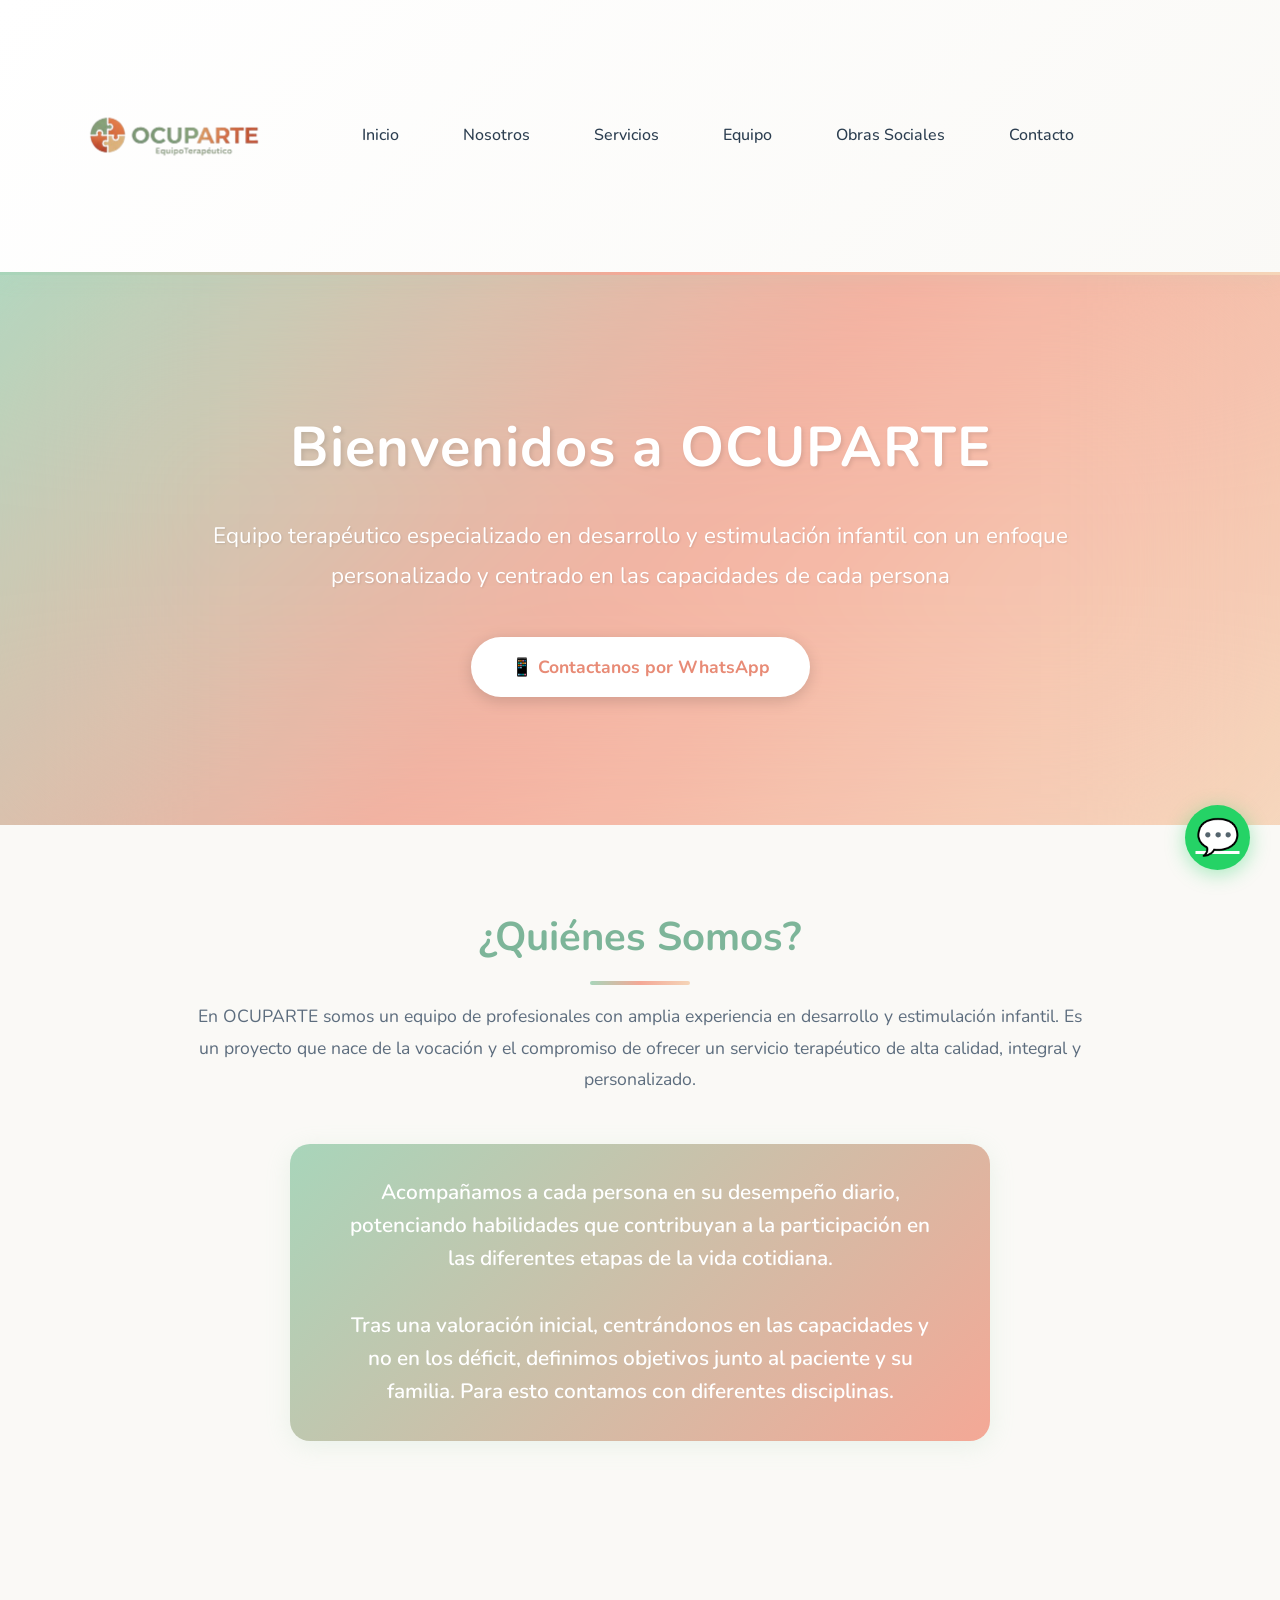
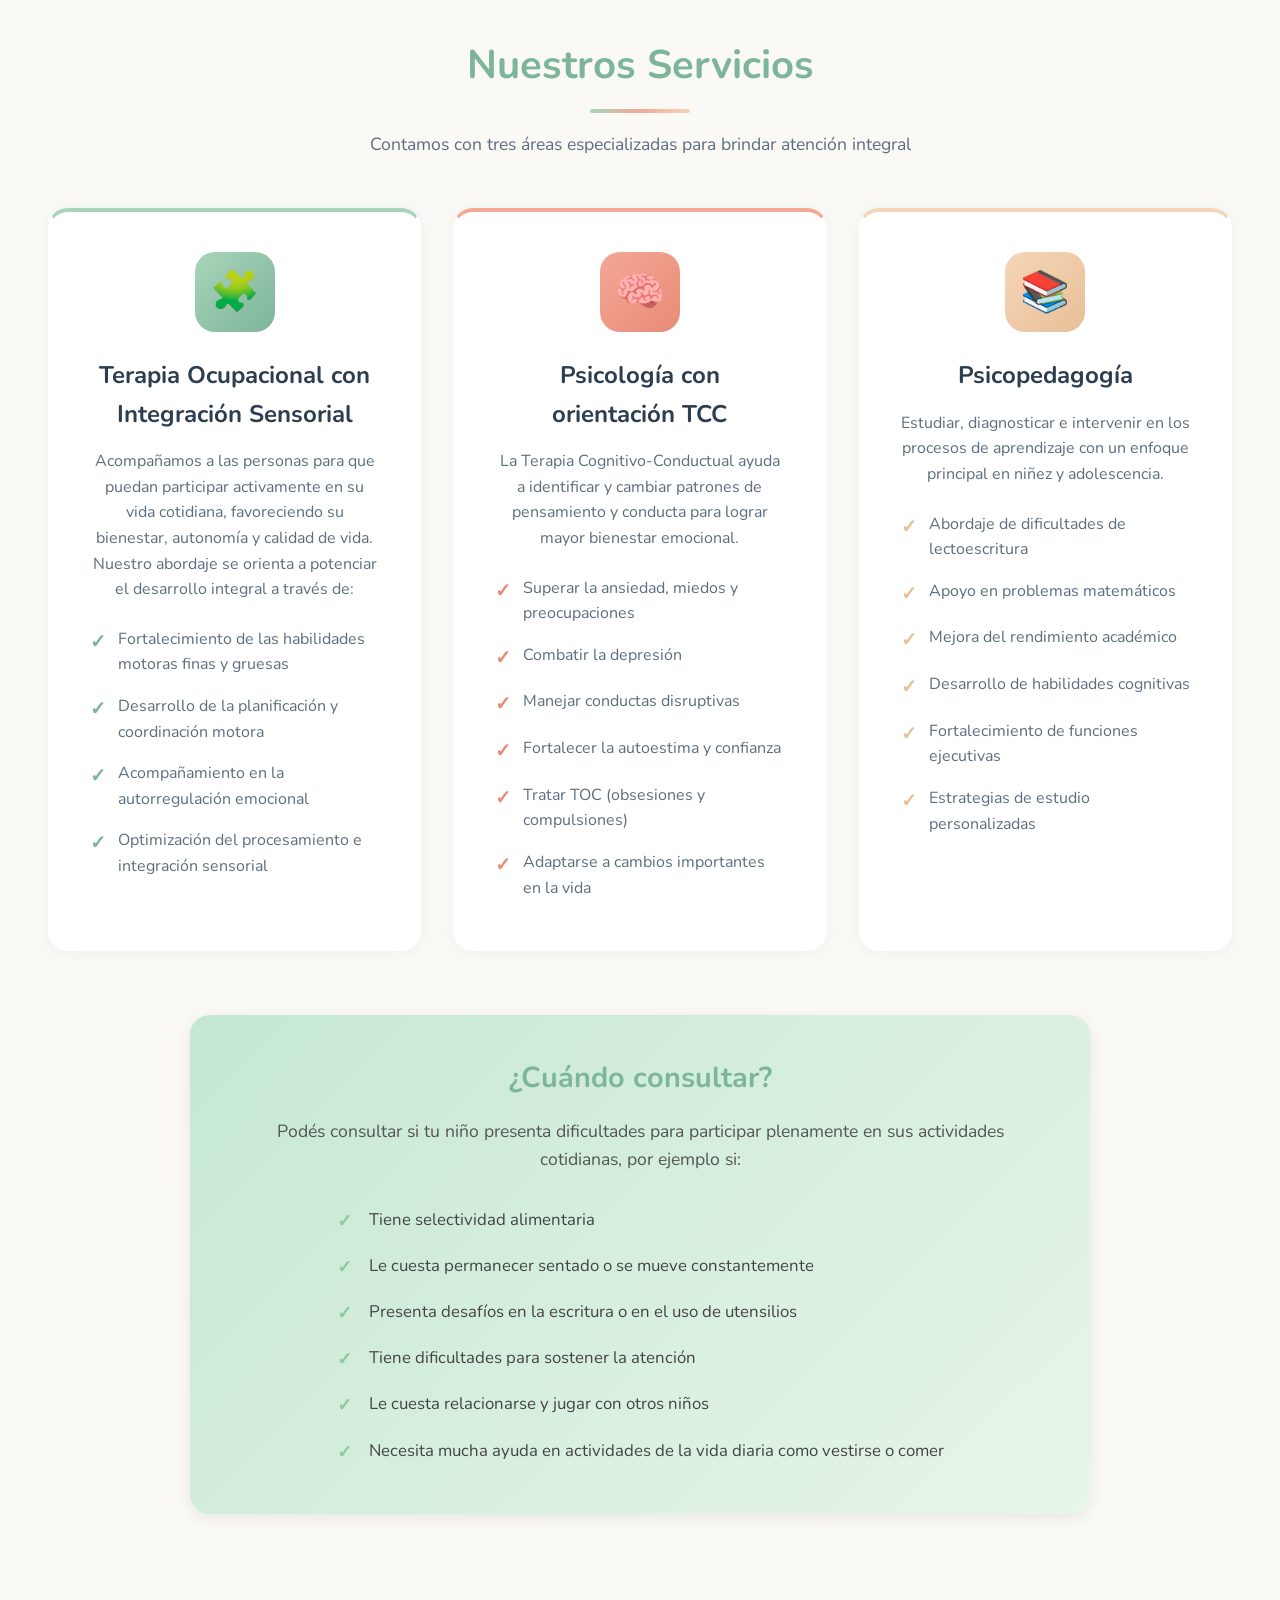
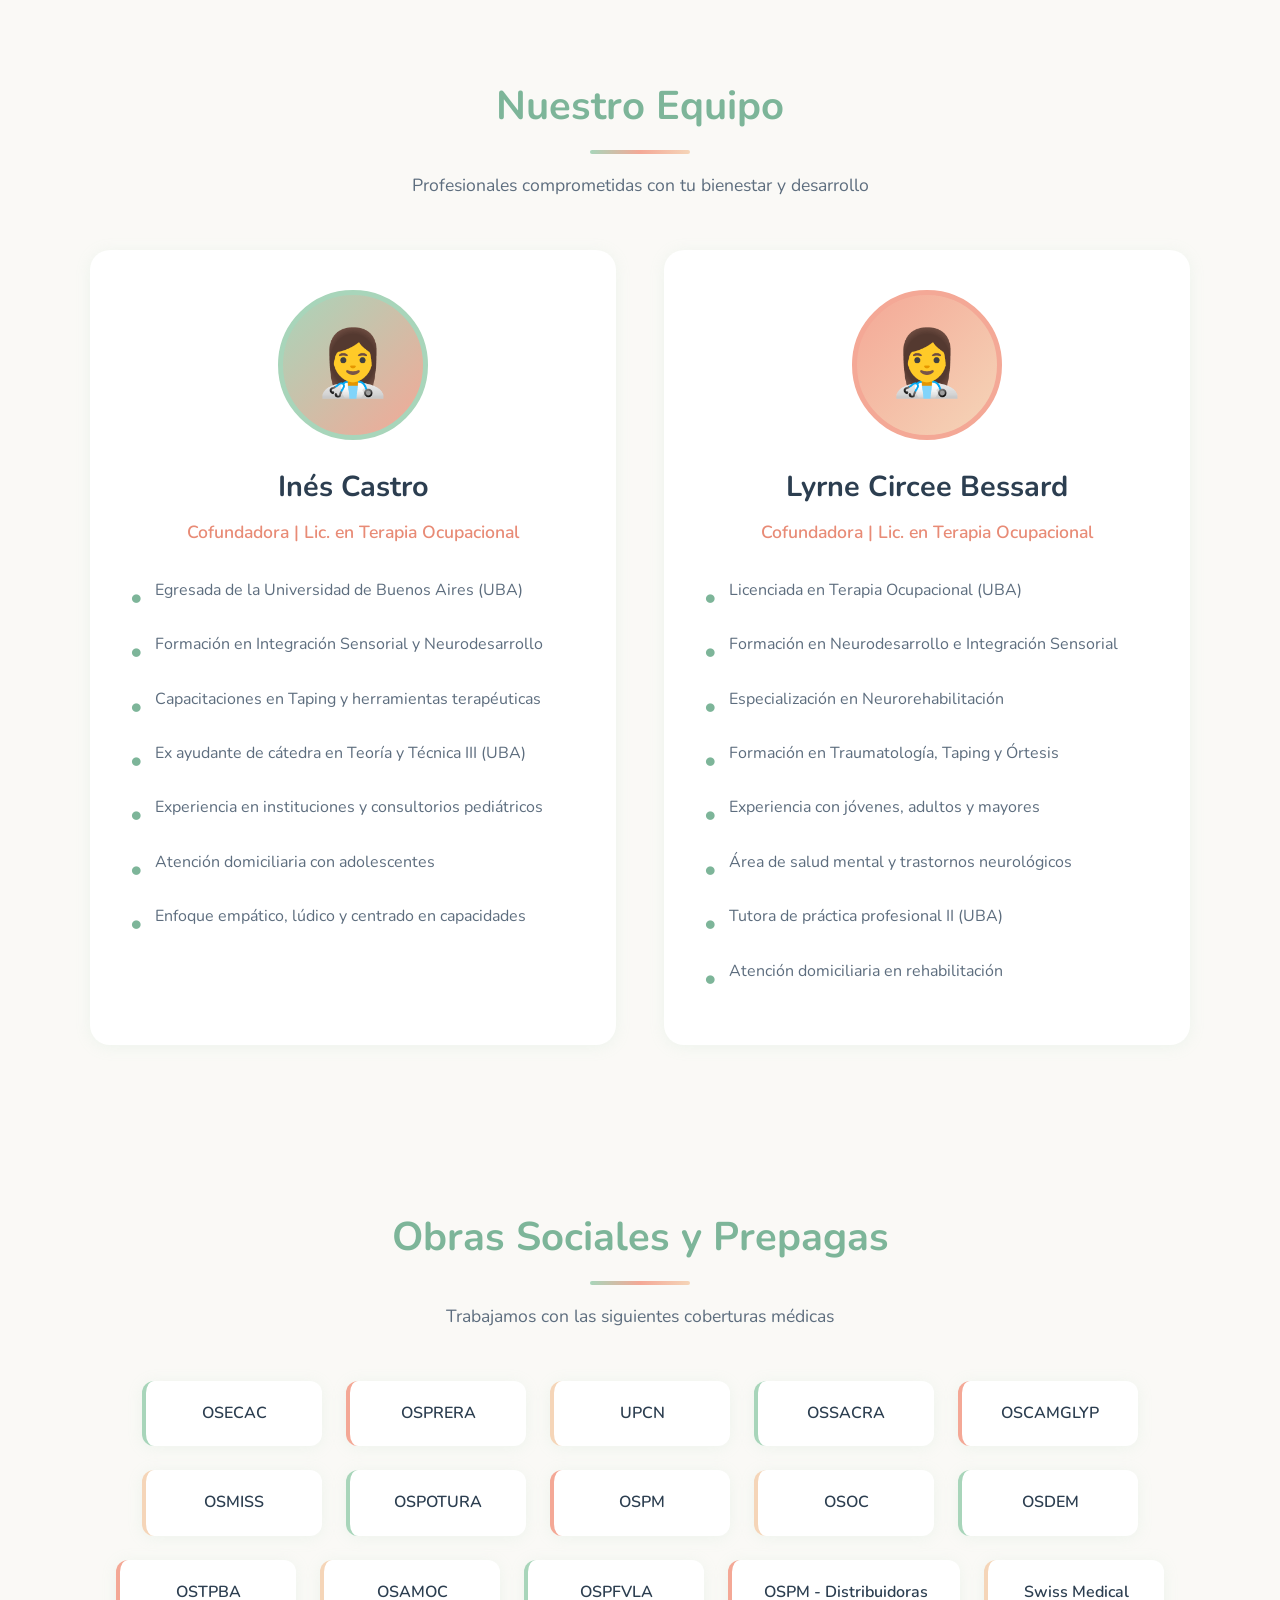
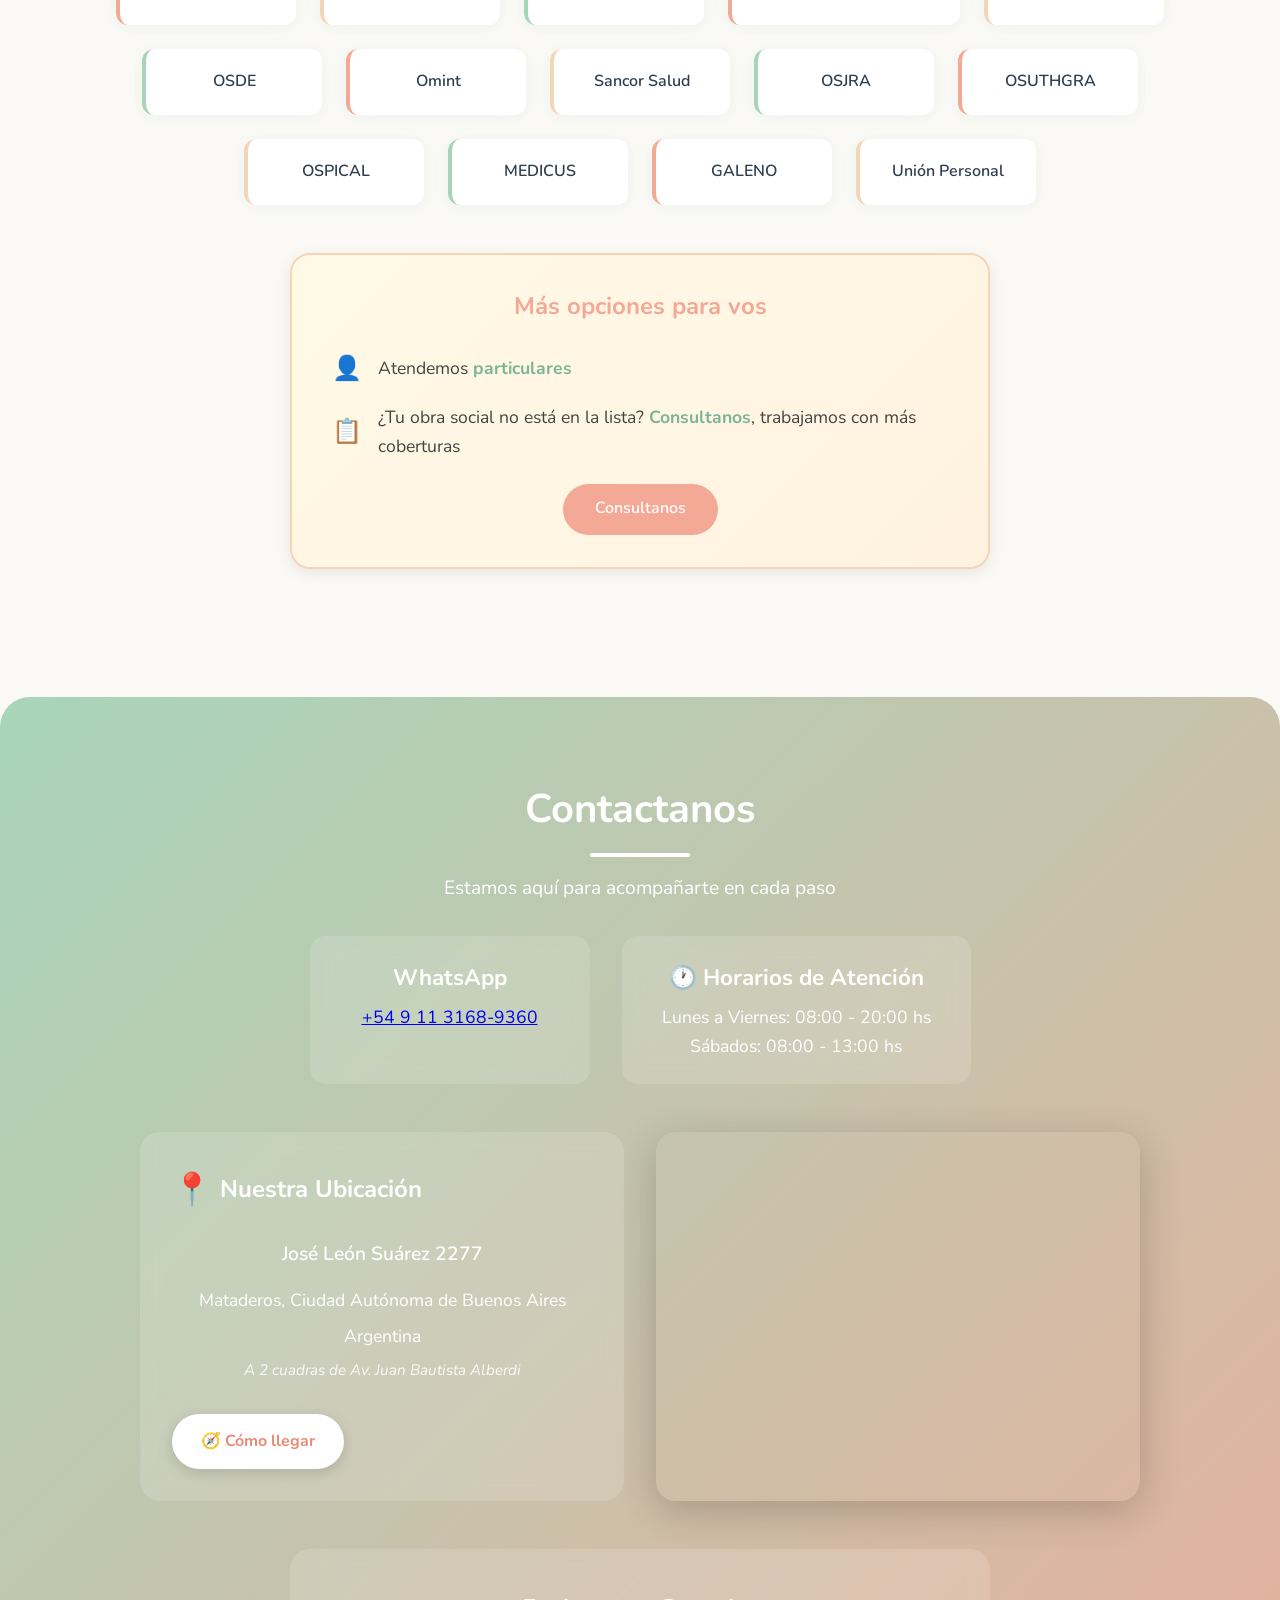
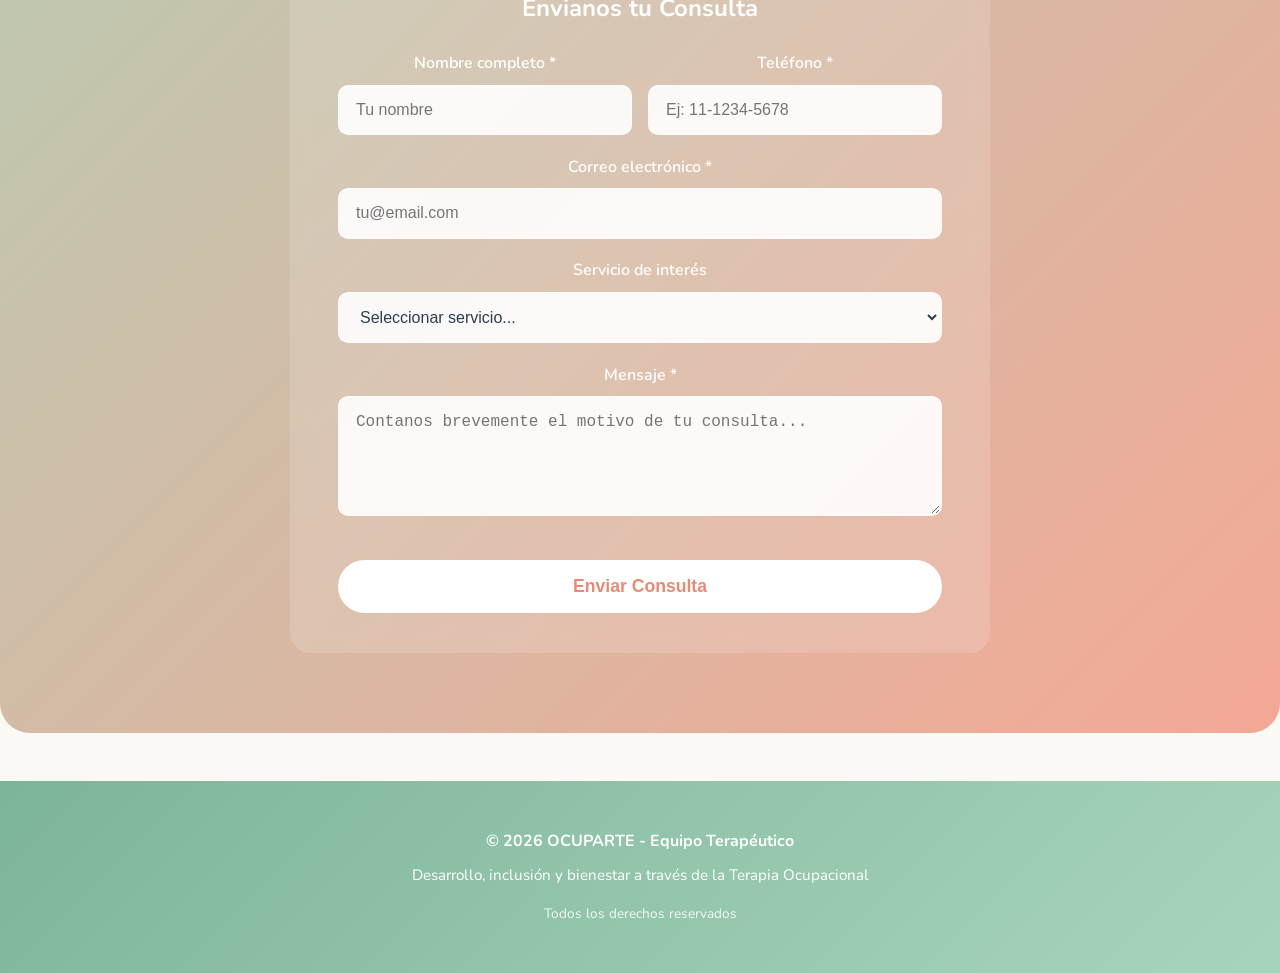
==== commit f22fc369: "Actualizar el numero de WhatsApp de contacto" ====
--- a/index.html
+++ b/index.html
@@ -1,5 +1,5 @@
 <!DOCTYPE html>
-<html lang="es-AR">
+<html lang="es">
 <head>
     <meta charset="UTF-8">
     <meta name="viewport" content="width=device-width, initial-scale=1.0">
@@ -27,302 +27,101 @@
 </head>
 <body>
 
-    <a class="skip-link" href="#contenido">Ir al contenido</a>
-    <header class="site-header">
-        <nav class="shell header-inner" aria-label="Navegación principal">
-            <a class="brand" href="#inicio"><img src="logo.png" alt="OCUPARTE, Equipo Terapéutico" width="502" height="497"></a>
-            <button class="menu-toggle" type="button" aria-controls="nav-menu" aria-expanded="false"><span aria-hidden="true">☰</span> Menú</button>
+    <!-- Header -->
+    <header>
+        <nav>
+            <div class="logo-container">
+                <img src="logo.png" alt="OCUPARTE Logo" class="logo-image">
+            </div>
+            <button class="menu-toggle" onclick="toggleMenu()">☰</button>
             <ul id="nav-menu">
-                <li><a href="#inicio" aria-current="location">Inicio</a></li>
+                <li><a href="#inicio">Inicio</a></li>
+                <li><a href="#nosotros">Nosotros</a></li>
                 <li><a href="#servicios">Servicios</a></li>
                 <li><a href="#equipo">Equipo</a></li>
                 <li><a href="#obras">Obras Sociales</a></li>
-                <li><a href="#recursos">Recursos</a></li>
                 <li><a href="#contacto">Contacto</a></li>
             </ul>
-            <a class="button header-cta" href="#formulario"><svg class="line-icon" aria-hidden="true" viewBox="0 0 24 24" fill="none" stroke="currentColor" stroke-width="1.6" stroke-linecap="round" stroke-linejoin="round"><rect x="3" y="5" width="18" height="16" rx="2"/><path d="M7 3v4m10-4v4M3 10h18m-13 5 2 2 5-5"/></svg> Solicitar turno</a>
         </nav>
     </header>
 
-    <main id="contenido" tabindex="-1">
-        <section id="inicio" class="hero">
-            <div class="shell hero-grid">
-                <div>
-                    <h1>Acompañamos el desarrollo y bienestar de niños, adolescentes <span>y sus familias</span></h1>
-                    <p class="hero-intro">Abordajes interdisciplinarios, personalizados y basados en la evidencia.</p>
-                    <div class="actions">
-                        <a class="button" href="#formulario"><svg class="line-icon" aria-hidden="true" viewBox="0 0 24 24" fill="none" stroke="currentColor" stroke-width="1.6" stroke-linecap="round" stroke-linejoin="round"><rect x="3" y="5" width="18" height="16" rx="2"/><path d="M7 3v4m10-4v4M3 10h18m-13 5 2 2 5-5"/></svg> Solicitar turno</a>
-                        <a class="button button-outline" href="https://wa.me/541122427446" target="_blank" rel="noopener">Contactar por WhatsApp</a>
-                    </div>
-                    <nav aria-label="Accesos rápidos">
-                        <ul class="hero-shortcuts">
-                            <li><a href="#servicios">Ver servicios</a></li>
-                            <li><a href="#obras">Ver coberturas</a></li>
-                            <li><a href="#ubicacion">Cómo llegar</a></li>
-                        </ul>
-                    </nav>
-                </div>
-                <figure class="hero-visual">
-                    <div class="visual-art" aria-hidden="true"><svg class="line-icon" aria-hidden="true" viewBox="0 0 24 24" fill="none" stroke="currentColor" stroke-width="1.6" stroke-linecap="round" stroke-linejoin="round"><path d="M20.8 8.6c0 4.3-8.8 9.4-8.8 9.4S3.2 12.9 3.2 8.6a4.4 4.4 0 0 1 8.8 0 4.4 4.4 0 0 1 8.8 0Z"/></svg></div>
-                    <figcaption>Espacio provisional para una fotografía terapéutica</figcaption>
-                </figure>
-            </div>
-        </section>
-
-        <div class="shell benefits">
-            <ul aria-label="Nuestro enfoque">
-                <li><svg class="line-icon" aria-hidden="true" viewBox="0 0 24 24" fill="none" stroke="currentColor" stroke-width="1.6" stroke-linecap="round" stroke-linejoin="round"><path d="M20.8 8.6c0 4.3-8.8 9.4-8.8 9.4S3.2 12.9 3.2 8.6a4.4 4.4 0 0 1 8.8 0 4.4 4.4 0 0 1 8.8 0Z"/></svg> Atención personalizada</li>
-                <li><svg class="line-icon" aria-hidden="true" viewBox="0 0 24 24" fill="none" stroke="currentColor" stroke-width="1.6" stroke-linecap="round" stroke-linejoin="round"><circle cx="12" cy="7" r="3"/><path d="M6 20v-2a6 6 0 0 1 12 0v2M6 6a3 3 0 0 0 0 6m12-6a3 3 0 0 1 0 6M2 19v-2a4 4 0 0 1 3-4m17 6v-2a4 4 0 0 0-3-4"/></svg> Equipo interdisciplinario</li>
-                <li><svg class="line-icon" aria-hidden="true" viewBox="0 0 24 24" fill="none" stroke="currentColor" stroke-width="1.6" stroke-linecap="round" stroke-linejoin="round"><path d="M12 2c0 6-4 10-10 10 6 0 10 4 10 10 0-6 4-10 10-10-6 0-10-4-10-10Z"/></svg> Enfoque centrado en las capacidades</li>
-                <li><svg class="line-icon" aria-hidden="true" viewBox="0 0 24 24" fill="none" stroke="currentColor" stroke-width="1.6" stroke-linecap="round" stroke-linejoin="round"><path d="m3 11 9-8 9 8M5 10v10h14V10m-9 10v-6h4v6"/></svg> Acompañamiento familiar</li>
-            </ul>
-        </div>
-
-        <!-- Servicios -->
-        <section id="servicios" class="shell section">
-            <h2>Nuestros servicios</h2>
-            <div class="section-intro">
-                Contamos con tres áreas especializadas para brindar atención integral
-            </div>
-
-            <div class="services-grid">
-                <!-- Terapia Ocupacional -->
-                <article class="service-card">
-                    <div class="service-heading">
-                        <div class="service-icon" aria-hidden="true"><svg class="line-icon" aria-hidden="true" viewBox="0 0 24 24" fill="none" stroke="currentColor" stroke-width="1.6" stroke-linecap="round" stroke-linejoin="round"><path d="M4 4h6a2 2 0 1 1 4 0h6v6a2 2 0 1 0 0 4v6h-6a2 2 0 1 0-4 0H4v-6a2 2 0 1 0 0-4Z"/></svg></div>
-                        <h3>Terapia Ocupacional</h3>
-                    </div>
-                    <p>Favorecemos la autonomía, el bienestar y la participación en la vida cotidiana.</p>
-                    <details>
-                        <summary>Conocer más</summary>
-                        <p><strong>Terapia Ocupacional con Integración Sensorial</strong></p>
-                        <p>Acompañamos a las personas para que puedan participar activamente en su vida cotidiana, favoreciendo su bienestar, autonomía y calidad de vida. Nuestro abordaje se orienta a potenciar el desarrollo integral a través de:</p>
-                        <ul>
-                            <li>Fortalecimiento de las habilidades motoras finas y gruesas</li>
-                            <li>Desarrollo de la planificación y coordinación motora</li>
-                            <li>Acompañamiento en la autorregulación emocional</li>
-                            <li>Optimización del procesamiento e integración sensorial</li>
-                        </ul>
-                        <a class="service-query" href="#formulario" data-service="terapia-ocupacional">Consultar por este servicio</a>
-                    </details>
-                </article>
-
-                <!-- Psicología TCC -->
-                <article class="service-card">
-                    <div class="service-heading">
-                        <div class="service-icon" aria-hidden="true"><svg class="line-icon" aria-hidden="true" viewBox="0 0 24 24" fill="none" stroke="currentColor" stroke-width="1.6" stroke-linecap="round" stroke-linejoin="round"><path d="M4 5h16v11H9l-5 4Zm4 5h8m-8 3h5"/></svg></div>
-                        <h3>Psicología (TCC)</h3>
-                    </div>
-                    <p>Acompañamiento emocional y conductual con enfoque cognitivo-conductual.</p>
-                    <details>
-                        <summary>Conocer más</summary>
-                        <p><strong>Psicología con orientación TCC</strong></p>
-                        <p>La Terapia Cognitivo-Conductual ayuda a identificar y cambiar patrones de pensamiento y conducta para lograr mayor bienestar emocional.</p>
-                        <ul>
-                            <li>Superar la ansiedad, miedos y preocupaciones</li>
-                            <li>Combatir la depresión</li>
-                            <li>Manejar conductas disruptivas</li>
-                            <li>Fortalecer la autoestima y confianza</li>
-                            <li>Tratar TOC (obsesiones y compulsiones)</li>
-                            <li>Adaptarse a cambios importantes en la vida</li>
-                        </ul>
-                        <a class="service-query" href="#formulario" data-service="psicologia">Consultar por este servicio</a>
-                    </details>
-                </article>
-
-                <!-- Psicopedagogía -->
-                <article class="service-card">
-                    <div class="service-heading">
-                        <div class="service-icon" aria-hidden="true"><svg class="line-icon" aria-hidden="true" viewBox="0 0 24 24" fill="none" stroke="currentColor" stroke-width="1.6" stroke-linecap="round" stroke-linejoin="round"><path d="M12 6c-3-2-6-3-9-2v14c3-1 6 0 9 2 3-2 6-3 9-2V4c-3-1-6 0-9 2Zm0 0v14"/></svg></div>
-                        <h3>Psicopedagogía</h3>
-                    </div>
-                    <p>Evaluación e intervención en el aprendizaje durante la niñez y adolescencia.</p>
-                    <details>
-                        <summary>Conocer más</summary>
-                        <p>Estudiar, diagnosticar e intervenir en los procesos de aprendizaje con un enfoque principal en niñez y adolescencia.</p>
-                        <ul>
-                            <li>Abordaje de dificultades de lectoescritura</li>
-                            <li>Apoyo en problemas matemáticos</li>
-                            <li>Mejora del rendimiento académico</li>
-                            <li>Desarrollo de habilidades cognitivas</li>
-                            <li>Fortalecimiento de funciones ejecutivas</li>
-                            <li>Estrategias de estudio personalizadas</li>
-                        </ul>
-                        <a class="service-query" href="#formulario" data-service="psicopedagogia">Consultar por este servicio</a>
-                    </details>
-                </article>
-            </div>
-
-        </section>
-
-        <section id="ubicacion" class="shell section visit-section" aria-label="Ubicación y coberturas">
-            <div class="visit-grid">
-                <article class="visit-card location-info">
-                    <svg class="line-icon" aria-hidden="true" viewBox="0 0 24 24" fill="none" stroke="currentColor" stroke-width="1.6" stroke-linecap="round" stroke-linejoin="round"><path d="M20 10c0 5-8 11-8 11s-8-6-8-11a8 8 0 1 1 16 0Z"/><circle cx="12" cy="10" r="2.5"/></svg>
-                    <h2>Nos encontrás en Mataderos, CABA</h2>
-                    <div class="location-details">
-                        <p class="address">José León Suárez 2277</p>
-                        <p>Mataderos, Ciudad Autónoma de Buenos Aires</p>
-                        <p>Argentina</p>
-                        <p class="reference">A 2 cuadras de Av. Juan Bautista Alberdi</p>
-                    </div>
-                    <a href="https://www.google.com/maps/dir//José+León+Suárez+2277,+Mataderos,+Buenos+Aires,+Argentina"
-                       target="_blank"
-                       rel="noopener noreferrer"
-                       class="button button-outline btn-directions">
-                        Cómo llegar
-                    </a>
-                    <p class="location-photo">Espacio para una foto del centro</p>
-                </article>
-                <article class="visit-card coverage-card">
-                    <svg class="line-icon" aria-hidden="true" viewBox="0 0 24 24" fill="none" stroke="currentColor" stroke-width="1.6" stroke-linecap="round" stroke-linejoin="round"><path d="m12 3 8 3v5c0 5-3 8-8 10-5-2-8-5-8-10V6Zm-3 9 2 2 4-4"/></svg>
-                    <h2>Trabajamos con obras sociales</h2>
-                    <p>Atendemos a través de obras sociales y prepagas. También recibimos consultas particulares.</p>
-                    <a class="button button-outline" href="#obras">Ver obras sociales</a>
-                </article>
-            </div>
-        </section>
-
-        <!-- Contacto -->
-        <section class="contact-section section" id="contacto">
-            <div class="shell">
-                <div class="contact-banner">
-                    <div class="contact-banner-title"><svg class="line-icon" aria-hidden="true" viewBox="0 0 24 24" fill="none" stroke="currentColor" stroke-width="1.6" stroke-linecap="round" stroke-linejoin="round"><rect x="3" y="5" width="18" height="16" rx="2"/><path d="M7 3v4m10-4v4M3 10h18m-13 5 2 2 5-5"/></svg><div><h2>¿Querés iniciar un tratamiento?</h2><p>Escribinos y coordiná tu turno.</p></div></div>
-                    <div class="actions">
-                        <a class="button button-white" href="#formulario"><svg class="line-icon" aria-hidden="true" viewBox="0 0 24 24" fill="none" stroke="currentColor" stroke-width="1.6" stroke-linecap="round" stroke-linejoin="round"><rect x="3" y="5" width="18" height="16" rx="2"/><path d="M7 3v4m10-4v4M3 10h18m-13 5 2 2 5-5"/></svg> Solicitar turno</a>
-                        <a class="button button-whatsapp" href="https://wa.me/541122427446" target="_blank" rel="noopener">Contactar por WhatsApp</a>
-                    </div>
-                </div>
-
-                <div class="contact-info">
-                    <div class="contact-item">
-                        <strong>📞 Teléfono</strong>
-                        <span class="phone-desktop">(011) 2242-7446</span>
-                        <a href="tel:+541122427446" class="phone-mobile">(011) 2242-7446</a>
-                    </div>
-                    <div class="contact-item">
-                        <strong>🕐 Horarios de Atención</strong>
-                        Lunes a Viernes: 08:00 - 20:00 hs<br>
-                        Sábados: 08:00 - 13:00 hs
-                    </div>
-                </div>
-
-                <!-- Sección Ubicación con Mapa -->
-                <div class="map-container">
-                    <iframe
-                        src="https://maps.google.com/maps?q=José+León+Suárez+2277,+Mataderos,+Buenos+Aires,+Argentina&t=&z=16&ie=UTF8&iwloc=&output=embed"
-                        allowfullscreen=""
-                        title="Ubicación de OCUPARTE en Google Maps"
-                        loading="lazy"
-                        referrerpolicy="no-referrer-when-downgrade">
-                    </iframe>
-                </div>
-
-                <!-- Formulario de Consulta -->
-                <div class="form-container" id="formulario">
-                    <h3>Envianos tu Consulta</h3>
-                    <form name="consulta" method="POST" action="/consulta-enviada/" data-netlify="true" netlify-honeypot="bot-field">
-                        <input type="hidden" name="form-name" value="consulta">
-                        <p hidden>
-                            <label>No completar: <input name="bot-field"></label>
-                        </p>
-
-                        <div class="form-row">
-                            <div class="form-group">
-                                <label for="nombre">Nombre completo *</label>
-                                <input type="text" id="nombre" name="nombre" autocomplete="name" required placeholder="Tu nombre">
-                            </div>
-                            <div class="form-group">
-                                <label for="telefono">Teléfono *</label>
-                                <input type="tel" id="telefono" name="telefono" autocomplete="tel" required placeholder="Ej: 11-1234-5678">
-                            </div>
-                        </div>
-
-                        <div class="form-group">
-                            <label for="email">Correo electrónico *</label>
-                            <input type="email" id="email" name="email" autocomplete="email" required placeholder="tu@email.com">
-                        </div>
-
-                        <div class="form-group">
-                            <label for="servicio">Servicio de interés</label>
-                            <select id="servicio" name="servicio">
-                                <option value="">Seleccionar servicio...</option>
-                                <option value="terapia-ocupacional">Terapia Ocupacional con Integración Sensorial</option>
-                                <option value="psicologia">Psicología con orientación TCC</option>
-                                <option value="psicopedagogia">Psicopedagogía</option>
-                                <option value="consulta-general">Consulta general</option>
-                            </select>
-                        </div>
-
-                        <div class="form-group">
-                            <label for="mensaje">Mensaje *</label>
-                            <textarea id="mensaje" name="mensaje" required placeholder="Contanos brevemente el motivo de tu consulta..."></textarea>
-                        </div>
-
-                        <p>El equipo se va a comunicar con vos para coordinar el turno.</p>
-                        <button type="submit" class="button btn-submit">Enviar Consulta</button>
-                    </form>
-                </div>
-            </div>
-        </section>
-        <section id="nosotros" class="shell section about-section">
-            <h2>¿Quiénes Somos?</h2>
-            <div class="section-intro">
-                <p>En OCUPARTE somos un equipo de profesionales con amplia experiencia en desarrollo y estimulación infantil. Es un proyecto que nace de la vocación y el compromiso de ofrecer un servicio terapéutico de alta calidad, integral y personalizado.</p>
-            </div>
-
-            <div class="highlight-box">
-                Acompañamos a cada persona en su desempeño diario, potenciando habilidades que contribuyan a la participación en las diferentes etapas de la vida cotidiana.<br><br>
-                Tras una valoración inicial, centrándonos en las capacidades y no en los déficit, definimos objetivos junto al paciente y su familia. Para esto contamos con diferentes disciplinas.
-            </div>
-
-        </section>
-
-        <!-- Equipo -->
-        <section id="equipo" class="shell section">
-            <h2>Nuestro Equipo</h2>
-            <div class="section-intro">
-                Profesionales comprometidas con tu bienestar y desarrollo
-            </div>
-
-            <div class="team-grid">
-                <!-- Inés Castro -->
-                <div class="team-member">
-                    <div class="team-photo" aria-hidden="true">IC</div>
-                    <h3>Inés Castro</h3>
-                    <div class="role">Cofundadora | Lic. en Terapia Ocupacional</div>
-                    <ul>
-                        <li>Egresada de la Universidad de Buenos Aires (UBA)</li>
-                        <li>Formación en Integración Sensorial y Neurodesarrollo</li>
-                        <li>Capacitaciones en Taping y herramientas terapéuticas</li>
-                        <li>Ex ayudante de cátedra en Teoría y Técnica III (UBA)</li>
-                        <li>Experiencia en instituciones y consultorios pediátricos</li>
-                        <li>Atención domiciliaria con adolescentes</li>
-                        <li>Enfoque empático, lúdico y centrado en capacidades</li>
-                    </ul>
-                </div>
-
-                <!-- Lyrne Circee Bessard -->
-                <div class="team-member">
-                    <div class="team-photo" aria-hidden="true">LB</div>
-                    <h3>Lyrne Circee Bessard</h3>
-                    <div class="role">Cofundadora | Lic. en Terapia Ocupacional</div>
-                    <ul>
-                        <li>Licenciada en Terapia Ocupacional (UBA)</li>
-                        <li>Formación en Neurodesarrollo e Integración Sensorial</li>
-                        <li>Especialización en Neurorehabilitación</li>
-                        <li>Formación en Traumatología, Taping y Órtesis</li>
-                        <li>Experiencia con jóvenes, adultos y mayores</li>
-                        <li>Área de salud mental y trastornos neurológicos</li>
-                        <li>Tutora de práctica profesional II (UBA)</li>
-                        <li>Atención domiciliaria en rehabilitación</li>
-                    </ul>
-                </div>
-            </div>
-        </section>
+    <!-- Hero Section -->
+    <section id="inicio" class="hero">
+        <div class="hero-content">
+            <h1>Bienvenidos a OCUPARTE</h1>
+            <p>Equipo terapéutico especializado en desarrollo y estimulación infantil con un enfoque personalizado y centrado en las capacidades de cada persona</p>
+            <a href="https://wa.me/5491131689360" target="_blank" class="cta-button">📱 Contactanos por WhatsApp</a>
+        </div>
+    </section>
+
+    <!-- Quiénes Somos -->
+    <section id="nosotros" class="about-section">
+        <h2>¿Quiénes Somos?</h2>
+        <div class="section-intro">
+            <p>En OCUPARTE somos un equipo de profesionales con amplia experiencia en desarrollo y estimulación infantil. Es un proyecto que nace de la vocación y el compromiso de ofrecer un servicio terapéutico de alta calidad, integral y personalizado.</p>
+        </div>
+        
+        <div class="highlight-box">
+            Acompañamos a cada persona en su desempeño diario, potenciando habilidades que contribuyan a la participación en las diferentes etapas de la vida cotidiana.<br><br>
+            Tras una valoración inicial, centrándonos en las capacidades y no en los déficit, definimos objetivos junto al paciente y su familia. Para esto contamos con diferentes disciplinas.
+        </div>
+
+    </section>
+
+    <!-- Servicios -->
+    <section id="servicios">
+        <h2>Nuestros Servicios</h2>
+        <div class="section-intro">
+            Contamos con tres áreas especializadas para brindar atención integral
+        </div>
+
+        <div class="services-grid">
+            <!-- Terapia Ocupacional -->
+            <div class="service-card">
+                <div class="service-icon">🧩</div>
+                <h3>Terapia Ocupacional con Integración Sensorial</h3>
+                <p>Acompañamos a las personas para que puedan participar activamente en su vida cotidiana, favoreciendo su bienestar, autonomía y calidad de vida. Nuestro abordaje se orienta a potenciar el desarrollo integral a través de:</p>
+                <ul>
+                    <li>Fortalecimiento de las habilidades motoras finas y gruesas</li>
+                    <li>Desarrollo de la planificación y coordinación motora</li>
+                    <li>Acompañamiento en la autorregulación emocional</li>
+                    <li>Optimización del procesamiento e integración sensorial</li>
+                </ul>
+            </div>
+
+            <!-- Psicología TCC -->
+            <div class="service-card">
+                <div class="service-icon">🧠</div>
+                <h3>Psicología con orientación TCC</h3>
+                <p>La Terapia Cognitivo-Conductual ayuda a identificar y cambiar patrones de pensamiento y conducta para lograr mayor bienestar emocional.</p>
+                <ul>
+                    <li>Superar la ansiedad, miedos y preocupaciones</li>
+                    <li>Combatir la depresión</li>
+                    <li>Manejar conductas disruptivas</li>
+                    <li>Fortalecer la autoestima y confianza</li>
+                    <li>Tratar TOC (obsesiones y compulsiones)</li>
+                    <li>Adaptarse a cambios importantes en la vida</li>
+                </ul>
+            </div>
+
+            <!-- Psicopedagogía -->
+            <div class="service-card">
+                <div class="service-icon">📚</div>
+                <h3>Psicopedagogía</h3>
+                <p>Estudiar, diagnosticar e intervenir en los procesos de aprendizaje con un enfoque principal en niñez y adolescencia.</p>
+                <ul>
+                    <li>Abordaje de dificultades de lectoescritura</li>
+                    <li>Apoyo en problemas matemáticos</li>
+                    <li>Mejora del rendimiento académico</li>
+                    <li>Desarrollo de habilidades cognitivas</li>
+                    <li>Fortalecimiento de funciones ejecutivas</li>
+                    <li>Estrategias de estudio personalizadas</li>
+                </ul>
+            </div>
+        </div>
 
         <!-- Cuándo Consultar -->
-        <div class="shell cuando-consultar-section" id="recursos">
+        <div class="cuando-consultar-section">
             <h3>¿Cuándo consultar?</h3>
             <p class="cuando-intro">Podés consultar si tu niño presenta dificultades para participar plenamente en sus actividades cotidianas, por ejemplo si:</p>
             <ul class="cuando-lista">
@@ -334,136 +133,232 @@
                 <li>Necesita mucha ayuda en actividades de la vida diaria como vestirse o comer</li>
             </ul>
         </div>
-
-        <!-- Obras Sociales -->
-        <section id="obras" class="shell section">
-            <h2>Obras Sociales y Prepagas</h2>
-            <div class="section-intro">
-                Trabajamos con las siguientes coberturas médicas
-            </div>
-
-            <div class="obras-grid">
-                <div class="obra-badge">GALENO</div>
-                <div class="obra-badge">MEDICUS</div>
-                <div class="obra-badge">Omint</div>
-                <div class="obra-badge">OSAMOC</div>
-                <div class="obra-badge">OSCAMGLYP</div>
-                <div class="obra-badge">OSDE</div>
-                <div class="obra-badge">OSDEM</div>
-                <div class="obra-badge">OSECAC</div>
-                <div class="obra-badge">OSJRA</div>
-                <div class="obra-badge">OSMISS</div>
-                <div class="obra-badge">OSOC</div>
-                <div class="obra-badge">OSPFVLA</div>
-                <div class="obra-badge">OSPICAL</div>
-                <div class="obra-badge">OSPM</div>
-                <div class="obra-badge">OSPM - Distribuidoras</div>
-                <div class="obra-badge">OSPOTURA</div>
-                <div class="obra-badge">OSPRERA</div>
-                <div class="obra-badge">OSSACRA</div>
-                <div class="obra-badge">OSTPBA</div>
-                <div class="obra-badge">OSUTHGRA</div>
-                <div class="obra-badge">Sancor Salud</div>
-                <div class="obra-badge">Swiss Medical</div>
-                <div class="obra-badge">Unión Personal</div>
-                <div class="obra-badge">UPCN</div>
-            </div>
-            <a class="button button-outline coverage-query" href="#formulario">Consultar cobertura</a>
-
-            <!-- Card Más Opciones -->
-            <div class="mas-opciones-card">
-                <h3>Más opciones para vos</h3>
-                <div class="opciones-lista">
-                    <div class="opcion-item">
-                        <span class="opcion-icon">👤</span>
-                        <span>Atendemos <strong>particulares</strong></span>
+    </section>
+
+    <!-- Equipo -->
+    <section id="equipo" style="background: var(--color-fondo-claro);">
+        <h2>Nuestro Equipo</h2>
+        <div class="section-intro">
+            Profesionales comprometidas con tu bienestar y desarrollo
+        </div>
+
+        <div class="team-grid">
+            <!-- Inés Castro -->
+            <div class="team-member">
+                <div class="team-photo">👩‍⚕️</div>
+                <h3>Inés Castro</h3>
+                <div class="role">Cofundadora | Lic. en Terapia Ocupacional</div>
+                <ul>
+                    <li>Egresada de la Universidad de Buenos Aires (UBA)</li>
+                    <li>Formación en Integración Sensorial y Neurodesarrollo</li>
+                    <li>Capacitaciones en Taping y herramientas terapéuticas</li>
+                    <li>Ex ayudante de cátedra en Teoría y Técnica III (UBA)</li>
+                    <li>Experiencia en instituciones y consultorios pediátricos</li>
+                    <li>Atención domiciliaria con adolescentes</li>
+                    <li>Enfoque empático, lúdico y centrado en capacidades</li>
+                </ul>
+            </div>
+
+            <!-- Lyrne Circee Bessard -->
+            <div class="team-member">
+                <div class="team-photo">👩‍⚕️</div>
+                <h3>Lyrne Circee Bessard</h3>
+                <div class="role">Cofundadora | Lic. en Terapia Ocupacional</div>
+                <ul>
+                    <li>Licenciada en Terapia Ocupacional (UBA)</li>
+                    <li>Formación en Neurodesarrollo e Integración Sensorial</li>
+                    <li>Especialización en Neurorehabilitación</li>
+                    <li>Formación en Traumatología, Taping y Órtesis</li>
+                    <li>Experiencia con jóvenes, adultos y mayores</li>
+                    <li>Área de salud mental y trastornos neurológicos</li>
+                    <li>Tutora de práctica profesional II (UBA)</li>
+                    <li>Atención domiciliaria en rehabilitación</li>
+                </ul>
+            </div>
+        </div>
+    </section>
+
+    <!-- Obras Sociales -->
+    <section id="obras">
+        <h2>Obras Sociales y Prepagas</h2>
+        <div class="section-intro">
+            Trabajamos con las siguientes coberturas médicas
+        </div>
+
+        <div class="obras-grid">
+            <div class="obra-badge">OSECAC</div>
+            <div class="obra-badge">OSPRERA</div>
+            <div class="obra-badge">UPCN</div>
+            <div class="obra-badge">OSSACRA</div>
+            <div class="obra-badge">OSCAMGLYP</div>
+            <div class="obra-badge">OSMISS</div>
+            <div class="obra-badge">OSPOTURA</div>
+            <div class="obra-badge">OSPM</div>
+            <div class="obra-badge">OSOC</div>
+            <div class="obra-badge">OSDEM</div>
+            <div class="obra-badge">OSTPBA</div>
+            <div class="obra-badge">OSAMOC</div>
+            <div class="obra-badge">OSPFVLA</div>
+            <div class="obra-badge">OSPM - Distribuidoras</div>
+            <div class="obra-badge">Swiss Medical</div>
+            <div class="obra-badge">OSDE</div>
+            <div class="obra-badge">Omint</div>
+            <div class="obra-badge">Sancor Salud</div>
+            <div class="obra-badge">OSJRA</div>
+            <div class="obra-badge">OSUTHGRA</div>
+            <div class="obra-badge">OSPICAL</div>
+            <div class="obra-badge">MEDICUS</div>
+            <div class="obra-badge">GALENO</div>
+            <div class="obra-badge">Unión Personal</div>
+        </div>
+
+        <!-- Card Más Opciones -->
+        <div class="mas-opciones-card">
+            <h3>Más opciones para vos</h3>
+            <div class="opciones-lista">
+                <div class="opcion-item">
+                    <span class="opcion-icon">👤</span>
+                    <span>Atendemos <strong>particulares</strong></span>
+                </div>
+                <div class="opcion-item">
+                    <span class="opcion-icon">📋</span>
+                    <span>¿Tu obra social no está en la lista? <strong>Consultanos</strong>, trabajamos con más coberturas</span>
+                </div>
+            </div>
+            <a href="#contacto" class="opciones-cta">Consultanos</a>
+        </div>
+    </section>
+
+    <!-- Contacto -->
+    <div class="contact-section" id="contacto">
+        <h2>Contactanos</h2>
+        <p style="font-size: 1.2rem; margin-bottom: 2rem;">Estamos aquí para acompañarte en cada paso</p>
+
+        <div class="contact-info">
+            <div class="contact-item">
+                <strong>WhatsApp</strong>
+                <a href="https://wa.me/5491131689360" target="_blank" rel="noopener">+54 9 11 3168-9360</a>
+            </div>
+            <div class="contact-item">
+                <strong>🕐 Horarios de Atención</strong>
+                Lunes a Viernes: 08:00 - 20:00 hs<br>
+                Sábados: 08:00 - 13:00 hs
+            </div>
+        </div>
+
+        <!-- Sección Ubicación con Mapa -->
+        <div class="location-section">
+            <div class="location-info">
+                <h3><span>📍</span> Nuestra Ubicación</h3>
+                <div class="location-details">
+                    <p class="address">José León Suárez 2277</p>
+                    <p>Mataderos, Ciudad Autónoma de Buenos Aires</p>
+                    <p>Argentina</p>
+                    <p class="reference">A 2 cuadras de Av. Juan Bautista Alberdi</p>
+                </div>
+                <a href="https://www.google.com/maps/dir//José+León+Suárez+2277,+Mataderos,+Buenos+Aires,+Argentina"
+                   target="_blank"
+                   rel="noopener noreferrer"
+                   class="btn-directions">
+                    🧭 Cómo llegar
+                </a>
+            </div>
+            <div class="map-container">
+                <iframe
+                    src="https://maps.google.com/maps?q=José+León+Suárez+2277,+Mataderos,+Buenos+Aires,+Argentina&t=&z=16&ie=UTF8&iwloc=&output=embed"
+                    allowfullscreen=""
+                    loading="lazy"
+                    referrerpolicy="no-referrer-when-downgrade">
+                </iframe>
+            </div>
+        </div>
+
+        <!-- Formulario de Consulta -->
+        <div class="form-container">
+            <h3>Envianos tu Consulta</h3>
+            <form name="consulta" method="POST" data-netlify="true" netlify-honeypot="bot-field">
+                <input type="hidden" name="form-name" value="consulta">
+                <p style="display:none;">
+                    <label>No completar: <input name="bot-field"></label>
+                </p>
+
+                <div class="form-row">
+                    <div class="form-group">
+                        <label for="nombre">Nombre completo *</label>
+                        <input type="text" id="nombre" name="nombre" required placeholder="Tu nombre">
                     </div>
-                    <div class="opcion-item">
-                        <span class="opcion-icon">📋</span>
-                        <span>¿Tu obra social no está en la lista? <strong>Consultanos</strong>, trabajamos con más coberturas</span>
+                    <div class="form-group">
+                        <label for="telefono">Teléfono *</label>
+                        <input type="tel" id="telefono" name="telefono" required placeholder="Ej: 11-1234-5678">
                     </div>
                 </div>
-            </div>
-        </section>
-
-    </main>
+
+                <div class="form-group">
+                    <label for="email">Correo electrónico *</label>
+                    <input type="email" id="email" name="email" required placeholder="tu@email.com">
+                </div>
+
+                <div class="form-group">
+                    <label for="servicio">Servicio de interés</label>
+                    <select id="servicio" name="servicio">
+                        <option value="">Seleccionar servicio...</option>
+                        <option value="terapia-ocupacional">Terapia Ocupacional con Integración Sensorial</option>
+                        <option value="psicologia">Psicología con orientación TCC</option>
+                        <option value="psicopedagogia">Psicopedagogía</option>
+                        <option value="consulta-general">Consulta general</option>
+                    </select>
+                </div>
+
+                <div class="form-group">
+                    <label for="mensaje">Mensaje *</label>
+                    <textarea id="mensaje" name="mensaje" required placeholder="Contanos brevemente el motivo de tu consulta..."></textarea>
+                </div>
+
+                <button type="submit" class="btn-submit">Enviar Consulta</button>
+            </form>
+        </div>
+    </div>
 
     <!-- WhatsApp Floating Button -->
-    <a href="https://wa.me/541122427446" target="_blank" class="whatsapp-float" rel="noopener" aria-label="Contactar por WhatsApp">
-        <span aria-hidden="true">💬</span>
+    <a href="https://wa.me/5491131689360" target="_blank" class="whatsapp-float" title="Contactar por WhatsApp">
+        💬
     </a>
 
     <!-- Footer -->
     <footer>
-        <p><a href="#nosotros">Nosotros</a></p>
         <p><strong>&copy; 2026 OCUPARTE - Equipo Terapéutico</strong></p>
-        <p>Desarrollo, inclusión y bienestar a través de la Terapia Ocupacional</p>
-        <p>Todos los derechos reservados</p>
+        <p style="margin-top: 0.5rem; font-size: 0.95rem;">Desarrollo, inclusión y bienestar a través de la Terapia Ocupacional</p>
+        <p style="margin-top: 1rem; font-size: 0.85rem; opacity: 0.9;">Todos los derechos reservados</p>
     </footer>
 
     <script>
-        const nav = document.querySelector('.header-inner');
-        const toggle = nav.querySelector('.menu-toggle');
-        const menu = document.getElementById('nav-menu');
-        const mobile = window.matchMedia('(max-width: 57rem)');
-
-        function setMenuOpen(open) {
-            toggle.setAttribute('aria-expanded', String(open));
-            menu.classList.toggle('is-open', open);
+        function toggleMenu() {
+            const menu = document.getElementById('nav-menu');
+            menu.classList.toggle('active');
         }
 
-        toggle.addEventListener('click', () => {
-            setMenuOpen(toggle.getAttribute('aria-expanded') === 'false');
+        // Smooth scrolling para los enlaces
+        document.querySelectorAll('a[href^="#"]').forEach(anchor => {
+            anchor.addEventListener('click', function (e) {
+                e.preventDefault();
+                const target = document.querySelector(this.getAttribute('href'));
+                if (target) {
+                    target.scrollIntoView({
+                        behavior: 'smooth',
+                        block: 'start'
+                    });
+                    // Cerrar menú móvil después de hacer clic
+                    document.getElementById('nav-menu').classList.remove('active');
+                }
+            });
         });
 
-        menu.addEventListener('click', (event) => {
-            const link = event.target.closest('a');
-            if (!link || toggle.getAttribute('aria-expanded') !== 'true') return;
-            const target = document.getElementById(link.hash.slice(1));
-            if (target) {
-                target.setAttribute('tabindex', '-1');
-                target.focus({ preventScroll: true });
-            }
-            setMenuOpen(false);
-        });
-
-        nav.addEventListener('keydown', (event) => {
-            if (event.key === 'Escape' && toggle.getAttribute('aria-expanded') === 'true') {
-                setMenuOpen(false);
-                toggle.focus();
+        // Cerrar menú al hacer scroll
+        window.addEventListener('scroll', function() {
+            if (window.innerWidth <= 968) {
+                document.getElementById('nav-menu').classList.remove('active');
             }
         });
-
-        mobile.addEventListener('change', () => {
-            if (mobile.matches && menu.contains(document.activeElement)) toggle.focus();
-            setMenuOpen(false);
-        });
-
-        const sectionLinks = [...menu.querySelectorAll('a')];
-
-        function updateActiveLink() {
-            const hash = window.location.hash;
-            const current = sectionLinks.find(link => link.hash === hash)
-                ?? sectionLinks.find(link => link.hash === '#contacto' && hash === '#formulario')
-                ?? sectionLinks[0];
-            sectionLinks.forEach(link => link.removeAttribute('aria-current'));
-            current.setAttribute('aria-current', 'location');
-        }
-
-        const serviceSelect = document.getElementById('servicio');
-        document.querySelectorAll('.service-query').forEach(link => {
-            link.addEventListener('click', () => {
-                serviceSelect.value = link.dataset.service;
-                const formSection = document.getElementById('formulario');
-                formSection.setAttribute('tabindex', '-1');
-                formSection.focus({ preventScroll: true });
-                formSection.scrollIntoView({ block: 'start' });
-            });
-        });
-
-        window.addEventListener('hashchange', updateActiveLink);
-        updateActiveLink();
-        nav.classList.add('menu-ready');
     </script>
 
 </body>
--- a/styles.css
+++ b/styles.css
@@ -1,462 +1,1291 @@
 :root {
-    color-scheme: light;
-    --paper: #fdfbf8;
-    --ink: #26392f;
-    --muted: #4d5d52;
-    --sage: #839f79;
-    --sage-light: #e9efe4;
-    --sand: #f1e7da;
-    --terracotta: #cb6441;
-    --clay-light: #f5e2d7;
-    --clay: #a34830;
-    --clay-hover: #853823;
-    --line: #ddd6cd;
-    --white: #fff;
-    --radius: 1.5rem;
-}
-
-*, *::before, *::after { box-sizing: border-box; }
-
-html { scroll-padding-top: 1rem; }
+    /* Colores del logo */
+    --color-menta: #A8D5BA;
+    --color-coral: #F4A896;
+    --color-durazno: #F5D5B8;
+
+    /* Colores complementarios */
+    --color-menta-oscuro: #7DB599;
+    --color-menta-medio: #8CC9A1;
+    --color-menta-claro: #C5E8D2;
+    --color-coral-oscuro: #E88B76;
+    --color-fondo-claro: #FAF9F6;
+    --color-fondo-blanco: #FFFFFF;
+    --color-texto-primario: #2C3E50;
+    --color-texto-secundario: #5D6D7E;
+    --color-acento: #F4A896;
+
+    /* Sombras suaves */
+    --sombra-suave: 0 2px 15px rgba(168, 213, 186, 0.15);
+    --sombra-media: 0 5px 25px rgba(168, 213, 186, 0.2);
+    --sombra-hover: 0 8px 30px rgba(168, 213, 186, 0.25);
+}
+
+* {
+    margin: 0;
+    padding: 0;
+    box-sizing: border-box;
+}
+
+html, body {
+    overflow-x: hidden;
+    width: 100%;
+    max-width: 100vw;
+}
 
 body {
-    margin: 0;
-    background: var(--paper);
-    color: var(--ink);
-    font: 1rem/1.65 Nunito, system-ui, sans-serif;
-}
-
-img { display: block; max-width: 100%; height: auto; }
-
-h1, h2, h3, p, figure { margin: 0; }
-
-h1, h2, h3 { line-height: 1.13; font-weight: 800; }
-h1 { font-size: clamp(2.15rem, 3.65vw, 3.55rem); letter-spacing: -.052em; text-wrap: balance; }
-h2 { font-size: clamp(1.95rem, 3.1vw, 3rem); letter-spacing: -.04em; text-wrap: balance; }
-h3 { font-size: clamp(1.22rem, 2vw, 1.52rem); letter-spacing: -.02em; }
-
-a { color: inherit; }
-button, input, select, textarea { font: inherit; }
-:focus-visible { outline: 3px solid var(--ink); outline-offset: 4px; }
-
-.shell { width: min(74rem, calc(100% - 3rem)); margin-inline: auto; }
-.section { padding-block: clamp(2.7rem, 6vw, 5.25rem); }
-.section-intro { max-width: 64ch; margin-top: .8rem; color: var(--muted); }
-
-.skip-link {
-    position: fixed;
-    z-index: 10;
-    inset: .5rem auto auto .5rem;
-    padding: .65rem 1rem;
-    background: var(--white);
-    transform: translateY(-150%);
-}
-.skip-link:focus { transform: none; }
-
-.site-header { position: relative; z-index: 2; border-bottom: 1px solid var(--line); background: var(--paper); }
-.header-inner {
+    font-family: 'Nunito', 'Segoe UI', Tahoma, Geneva, Verdana, sans-serif;
+    line-height: 1.6;
+    color: var(--color-texto-primario);
+    background-color: var(--color-fondo-claro);
+}
+
+/* Header */
+header {
+    background: linear-gradient(135deg, rgba(255, 255, 255, 0.98) 0%, rgba(250, 249, 246, 0.98) 100%);
+    padding: 0.75rem 0;
+    position: sticky;
+    top: 0;
+    z-index: 1000;
+    box-shadow: 0 2px 20px rgba(168, 213, 186, 0.15);
+    backdrop-filter: blur(10px);
+    border-bottom: 3px solid transparent;
+    border-image: linear-gradient(90deg, var(--color-menta) 0%, var(--color-coral) 50%, var(--color-durazno) 100%) 1;
+}
+
+nav {
+    max-width: 1400px;
+    margin: 0 auto;
+    display: flex;
+    justify-content: flex-start;
+    align-items: center;
+    padding: 0 3rem;
+    gap: 3rem;
+}
+
+.logo-container {
+    display: flex;
+    align-items: center;
+}
+
+.logo-image {
+    height: auto;
+    width: 250px;
+    object-fit: contain;
+    display: block;
+}
+
+nav ul {
+    display: flex;
+    list-style: none;
+    gap: 2rem;
+}
+
+nav a {
+    color: var(--color-texto-primario);
+    text-decoration: none;
+    font-weight: 500;
+    transition: all 0.3s;
+    padding: 0.5rem 1rem;
+    border-radius: 8px;
+}
+
+nav a:hover {
+    background: linear-gradient(135deg, var(--color-menta) 0%, var(--color-coral) 100%);
+    color: white;
+    transform: translateY(-2px);
+}
+
+/* Hero Section */
+.hero {
+    background: linear-gradient(135deg, var(--color-menta) 0%, var(--color-coral) 50%, var(--color-durazno) 100%);
+    color: white;
+    padding: 8rem 2rem;
+    text-align: center;
+    position: relative;
+    overflow: hidden;
+    max-width: 100%;
+    width: 100vw;
+    margin-left: calc(-50vw + 50%);
+}
+
+.hero::before {
+    content: '';
+    position: absolute;
+    top: 0;
+    left: 0;
+    right: 0;
+    bottom: 0;
+    background: rgba(255, 255, 255, 0.1);
+    backdrop-filter: blur(100px);
+}
+
+.hero-content {
+    position: relative;
+    z-index: 1;
+}
+
+.hero h1 {
+    font-size: 3.5rem;
+    margin-bottom: 1.5rem;
+    text-shadow: 2px 2px 4px rgba(0,0,0,0.1);
+    letter-spacing: 1px;
+}
+
+.hero p {
+    font-size: 1.4rem;
+    margin-bottom: 2.5rem;
+    max-width: 900px;
+    margin-left: auto;
+    margin-right: auto;
+    text-shadow: 1px 1px 2px rgba(0,0,0,0.1);
+    line-height: 1.8;
+}
+
+.cta-button {
+    display: inline-block;
+    background: white;
+    color: var(--color-coral-oscuro);
+    padding: 1rem 2.5rem;
+    border-radius: 50px;
+    text-decoration: none;
+    font-weight: bold;
+    font-size: 1.1rem;
+    transition: all 0.3s;
+    box-shadow: 0 4px 15px rgba(0,0,0,0.15);
+}
+
+.cta-button:hover {
+    transform: translateY(-3px);
+    box-shadow: 0 6px 25px rgba(0,0,0,0.2);
+    background: var(--color-durazno);
+}
+
+/* Sections */
+section {
+    max-width: 1400px;
+    margin: 0 auto;
+    padding: 5rem 3rem;
+}
+
+h2 {
+    font-size: 2.5rem;
+    margin-bottom: 1rem;
+    color: var(--color-menta-oscuro);
+    text-align: center;
+    position: relative;
+    padding-bottom: 1rem;
+}
+
+h2::after {
+    content: '';
+    position: absolute;
+    bottom: 0;
+    left: 50%;
+    transform: translateX(-50%);
+    width: 100px;
+    height: 4px;
+    background: linear-gradient(90deg, var(--color-menta) 0%, var(--color-coral) 50%, var(--color-durazno) 100%);
+    border-radius: 2px;
+}
+
+.section-intro {
+    text-align: center;
+    max-width: 900px;
+    margin: 0 auto 3rem;
+    font-size: 1.1rem;
+    color: var(--color-texto-secundario);
+    line-height: 1.8;
+}
+
+/* Services Grid */
+.services-grid {
     display: grid;
-    grid-template-columns: minmax(11rem, 1fr) auto minmax(10rem, 1fr);
-    align-items: center;
-    gap: clamp(.6rem, 2vw, 1.8rem);
-    min-height: 5.25rem;
-}
-.brand {
-    position: relative;
-    display: block;
-    justify-self: start;
-    width: clamp(8rem, 18vw, 15.5rem);
-    aspect-ratio: 4 / 1;
-    overflow: hidden;
-}
-.brand img {
-    position: absolute;
-    top: 50%;
-    left: 50%;
-    width: 148%;
-    max-width: none;
-    transform: translate(-50%, -50%);
-}
-.header-cta { justify-self: end; }
-#nav-menu {
+    grid-template-columns: repeat(3, 1fr);
+    gap: 2rem;
+    margin-top: 3rem;
+    justify-content: center;
+    max-width: 100%;
+}
+
+.service-card {
+    background: var(--color-fondo-blanco);
+    border-radius: 20px;
+    padding: 2.5rem;
+    box-shadow: var(--sombra-suave);
+    transition: all 0.3s;
+    border: 2px solid transparent;
+}
+
+.service-card:hover {
+    transform: translateY(-10px);
+    box-shadow: var(--sombra-hover);
+}
+
+.service-card:nth-child(1) {
+    border-top: 4px solid var(--color-menta);
+}
+
+.service-card:nth-child(1):hover {
+    border-color: var(--color-menta);
+}
+
+.service-card:nth-child(2) {
+    border-top: 4px solid var(--color-coral);
+}
+
+.service-card:nth-child(2):hover {
+    border-color: var(--color-coral);
+}
+
+.service-card:nth-child(3) {
+    border-top: 4px solid var(--color-durazno);
+}
+
+.service-card:nth-child(3):hover {
+    border-color: var(--color-durazno);
+}
+
+.service-icon {
+    width: 80px;
+    height: 80px;
+    border-radius: 20px;
     display: flex;
     align-items: center;
     justify-content: center;
-    gap: clamp(.55rem, 1.35vw, 1.25rem);
+    font-size: 2.5rem;
+    margin-bottom: 1.5rem;
+    margin-left: auto;
+    margin-right: auto;
+}
+
+.service-card:nth-child(1) .service-icon {
+    background: linear-gradient(135deg, var(--color-menta) 0%, var(--color-menta-oscuro) 100%);
+}
+
+.service-card:nth-child(2) .service-icon {
+    background: linear-gradient(135deg, var(--color-coral) 0%, var(--color-coral-oscuro) 100%);
+}
+
+.service-card:nth-child(3) .service-icon {
+    background: linear-gradient(135deg, var(--color-durazno) 0%, #E8C097 100%);
+}
+
+.service-card h3 {
+    font-size: 1.5rem;
+    margin-bottom: 1rem;
+    color: var(--color-texto-primario);
+    text-align: center;
+}
+
+.service-card p {
+    color: var(--color-texto-secundario);
+    margin-bottom: 1rem;
+    text-align: center;
+}
+
+.service-card ul {
+    list-style: none;
+    padding-left: 0;
+}
+
+.service-card li {
+    padding: 0.5rem 0;
+    color: var(--color-texto-secundario);
+    display: flex;
+    align-items: start;
+}
+
+.service-card li:before {
+    content: "✓";
+    color: var(--color-menta-oscuro);
+    font-weight: bold;
+    margin-right: 0.75rem;
+    font-size: 1.2rem;
+    flex-shrink: 0;
+}
+
+.service-card:nth-child(2) li:before {
+    color: var(--color-coral-oscuro);
+}
+
+.service-card:nth-child(3) li:before {
+    color: #E8C097;
+}
+
+.cuando-consultar {
+    margin-top: 1.5rem;
+    padding-top: 1.5rem;
+    border-top: 1px solid #E8E8E8;
+    text-align: center;
+}
+
+.cuando-consultar strong {
+    color: var(--color-menta-oscuro);
+    display: block;
+    margin-bottom: 0.5rem;
+}
+
+/* Cuando Consultar Section */
+.cuando-consultar-section {
+    margin-top: 4rem;
+    padding: 2.5rem 3rem;
+    background: linear-gradient(135deg, var(--color-menta-claro) 0%, #E8F5E9 100%);
+    border-radius: 20px;
+    text-align: center;
+    max-width: 900px;
+    margin-left: auto;
+    margin-right: auto;
+    box-shadow: 0 4px 15px rgba(0, 0, 0, 0.08);
+}
+
+.cuando-consultar-section h3 {
+    color: var(--color-menta-oscuro);
+    font-size: 1.8rem;
+    margin-bottom: 1rem;
+    font-weight: 700;
+}
+
+.cuando-intro {
+    color: #555;
+    font-size: 1.1rem;
+    margin-bottom: 1.5rem;
+    line-height: 1.6;
+}
+
+.cuando-lista {
+    text-align: left;
+    display: inline-block;
+    list-style: none;
+    padding: 0;
     margin: 0;
-    padding: 0;
+}
+
+.cuando-lista li {
+    padding: 0.6rem 0;
+    padding-left: 2rem;
+    position: relative;
+    color: #444;
+    font-size: 1.05rem;
+}
+
+.cuando-lista li::before {
+    content: "✓";
+    position: absolute;
+    left: 0;
+    color: var(--color-menta-medio);
+    font-weight: bold;
+    font-size: 1.1rem;
+}
+
+@media (max-width: 768px) {
+    .cuando-consultar-section {
+        padding: 2rem 1.5rem;
+        margin-top: 3rem;
+    }
+
+    .cuando-consultar-section h3 {
+        font-size: 1.5rem;
+    }
+
+    .cuando-intro {
+        font-size: 1rem;
+    }
+
+    .cuando-lista li {
+        font-size: 1rem;
+    }
+}
+
+/* Team Section */
+.team-grid {
+    display: grid;
+    grid-template-columns: repeat(2, 1fr);
+    gap: 3rem;
+    margin-top: 3rem;
+    justify-content: center;
+    max-width: 1100px;
+    margin-left: auto;
+    margin-right: auto;
+}
+
+.team-member {
+    background: var(--color-fondo-blanco);
+    border-radius: 20px;
+    padding: 2.5rem;
+    box-shadow: var(--sombra-suave);
+    transition: all 0.3s;
+}
+
+.team-member:hover {
+    transform: translateY(-5px);
+    box-shadow: var(--sombra-hover);
+}
+
+.team-photo {
+    width: 150px;
+    height: 150px;
+    border-radius: 50%;
+    margin: 0 auto 1.5rem;
+    display: flex;
+    align-items: center;
+    justify-content: center;
+    font-size: 4rem;
+    border: 5px solid var(--color-menta);
+    background: linear-gradient(135deg, var(--color-menta) 0%, var(--color-coral) 100%);
+}
+
+.team-member:nth-child(2) .team-photo {
+    border-color: var(--color-coral);
+    background: linear-gradient(135deg, var(--color-coral) 0%, var(--color-durazno) 100%);
+}
+
+.team-member h3 {
+    font-size: 1.8rem;
+    margin-bottom: 0.5rem;
+    color: var(--color-texto-primario);
+    text-align: center;
+}
+
+.team-member .role {
+    text-align: center;
+    color: var(--color-coral-oscuro);
+    font-weight: 600;
+    margin-bottom: 1.5rem;
+    font-size: 1.1rem;
+}
+
+.team-member ul {
     list-style: none;
-}
-#nav-menu a {
+    padding-left: 0;
+}
+
+.team-member li {
+    padding: 0.5rem 0;
+    color: var(--color-texto-secundario);
+    display: flex;
+    align-items: start;
+}
+
+.team-member li:before {
+    content: "•";
+    color: var(--color-menta-oscuro);
+    font-weight: bold;
+    margin-right: 0.75rem;
+    font-size: 1.5rem;
+    flex-shrink: 0;
+}
+
+/* Obras Sociales */
+.obras-grid {
+    display: flex;
+    flex-wrap: wrap;
+    justify-content: center;
+    gap: 1.5rem;
+    margin-top: 3rem;
+    max-width: 100%;
+}
+
+.obra-badge {
+    background: var(--color-fondo-blanco);
+    padding: 1.25rem 2rem;
+    border-radius: 12px;
+    text-align: center;
+    box-shadow: var(--sombra-suave);
+    font-weight: 600;
+    color: var(--color-texto-primario);
+    transition: all 0.3s;
+    border-left: 4px solid var(--color-menta);
+    min-width: 180px;
+    flex: 0 1 auto;
+}
+
+.obra-badge:nth-child(3n+1) {
+    border-left-color: var(--color-menta);
+}
+
+.obra-badge:nth-child(3n+2) {
+    border-left-color: var(--color-coral);
+}
+
+.obra-badge:nth-child(3n+3) {
+    border-left-color: var(--color-durazno);
+}
+
+.obra-badge:hover {
+    transform: scale(1.05);
+    box-shadow: var(--sombra-media);
+}
+
+/* Más Opciones Card */
+.mas-opciones-card {
+    margin-top: 3rem;
+    padding: 2rem 2.5rem;
+    background: linear-gradient(135deg, #FFF9E6 0%, #FFF3E0 100%);
+    border-radius: 20px;
+    text-align: center;
+    max-width: 700px;
+    margin-left: auto;
+    margin-right: auto;
+    box-shadow: 0 4px 15px rgba(0, 0, 0, 0.08);
+    border: 2px solid var(--color-durazno);
+}
+
+.mas-opciones-card h3 {
+    color: var(--color-coral);
+    font-size: 1.5rem;
+    margin-bottom: 1.5rem;
+    font-weight: 700;
+}
+
+.opciones-lista {
+    display: flex;
+    flex-direction: column;
+    gap: 1rem;
+    margin-bottom: 1.5rem;
+}
+
+.opcion-item {
+    display: flex;
+    align-items: center;
+    gap: 1rem;
+    text-align: left;
+    font-size: 1.1rem;
+    color: #444;
+}
+
+.opcion-icon {
+    font-size: 1.5rem;
+    flex-shrink: 0;
+}
+
+.opcion-item strong {
+    color: var(--color-menta-oscuro);
+}
+
+.opciones-cta {
+    display: inline-block;
+    background: var(--color-coral);
+    color: white;
+    padding: 0.8rem 2rem;
+    border-radius: 30px;
+    text-decoration: none;
+    font-weight: 600;
+    transition: all 0.3s;
+}
+
+.opciones-cta:hover {
+    background: var(--color-menta-oscuro);
+    transform: translateY(-2px);
+}
+
+@media (max-width: 768px) {
+    .mas-opciones-card {
+        padding: 1.5rem;
+        margin-top: 2rem;
+    }
+
+    .mas-opciones-card h3 {
+        font-size: 1.3rem;
+    }
+
+    .opcion-item {
+        font-size: 1rem;
+    }
+}
+
+/* Contact Section */
+.contact-section {
+    background: linear-gradient(135deg, var(--color-menta) 0%, var(--color-coral) 100%);
+    color: white;
+    text-align: center;
+    padding: 5rem 3rem;
+    border-radius: 30px;
+    margin: 3rem 3rem;
+    max-width: 1400px;
+    margin-left: auto;
+    margin-right: auto;
+}
+
+.contact-section h2 {
+    color: white;
+}
+
+.contact-section h2::after {
+    background: white;
+}
+
+.contact-info {
+    display: flex;
+    justify-content: center;
+    align-items: stretch;
+    gap: 2rem;
+    margin-top: 2rem;
+    flex-wrap: wrap;
+    max-width: 100%;
+}
+
+.contact-item {
+    font-size: 1.1rem;
+    background: rgba(255, 255, 255, 0.15);
+    padding: 1.5rem 2.5rem;
+    border-radius: 15px;
+    backdrop-filter: blur(10px);
+    transition: all 0.3s;
+    flex: 0 1 auto;
+    min-width: 280px;
+}
+
+.contact-item:hover {
+    background: rgba(255, 255, 255, 0.25);
+    transform: translateY(-5px);
+}
+
+.contact-item strong {
     display: block;
-    padding-block: .5rem;
-    border-bottom: 2px solid transparent;
-    font-size: .95rem;
-    font-weight: 800;
-    text-decoration: none;
-    white-space: nowrap;
-}
-#nav-menu a:hover, #nav-menu a[aria-current="location"] { border-color: var(--terracotta); }
-.menu-toggle { display: none; }
-
-.button {
+    margin-bottom: 0.5rem;
+    font-size: 1.4rem;
+}
+
+/* WhatsApp Floating Button */
+.whatsapp-float {
+    position: fixed;
+    bottom: 30px;
+    right: 30px;
+    background: #25D366;
+    color: white;
+    width: 65px;
+    height: 65px;
+    border-radius: 50%;
+    display: flex;
+    align-items: center;
+    justify-content: center;
+    font-size: 2.2rem;
+    box-shadow: 0 4px 20px rgba(37, 211, 102, 0.4);
+    cursor: pointer;
+    transition: all 0.3s;
+    z-index: 1000;
+}
+
+.whatsapp-float:hover {
+    transform: scale(1.15);
+    box-shadow: 0 6px 30px rgba(37, 211, 102, 0.6);
+}
+
+/* Footer */
+footer {
+    background: linear-gradient(135deg, var(--color-menta-oscuro) 0%, var(--color-menta) 100%);
+    color: white;
+    text-align: center;
+    padding: 2.5rem;
+}
+
+footer p {
+    margin: 0.5rem 0;
+}
+
+/* About Section Background */
+.about-section {
+    background: var(--color-fondo-claro);
+}
+
+.highlight-box {
+    background: linear-gradient(135deg, var(--color-menta) 0%, var(--color-coral) 100%);
+    color: white;
+    padding: 2rem 3rem;
+    border-radius: 20px;
+    margin: 2rem auto;
+    text-align: center;
+    font-size: 1.3rem;
+    font-weight: 600;
+    max-width: 700px;
+    box-shadow: var(--sombra-media);
+}
+
+/* Mobile Menu Toggle */
+.menu-toggle {
+    display: none;
+    background: none;
+    border: none;
+    color: var(--color-texto-primario);
+    font-size: 1.5rem;
+    cursor: pointer;
+}
+
+@media (max-width: 968px) {
+    .menu-toggle {
+        display: block;
+    }
+
+    nav ul {
+        position: absolute;
+        top: 100%;
+        left: 0;
+        right: 0;
+        background: rgba(255, 255, 255, 0.98);
+        backdrop-filter: blur(10px);
+        flex-direction: column;
+        gap: 0;
+        padding: 1rem 0;
+        display: none;
+        box-shadow: 0 5px 20px rgba(168, 213, 186, 0.2);
+    }
+
+    nav ul.active {
+        display: flex;
+    }
+
+    nav ul li {
+        width: 100%;
+        text-align: center;
+    }
+
+    nav a {
+        display: block;
+        padding: 1rem;
+    }
+}
+
+@media (max-width: 768px) {
+    .hero h1 {
+        font-size: 2rem;
+    }
+
+    .hero p {
+        font-size: 1.1rem;
+    }
+
+    .team-grid, .services-grid {
+        grid-template-columns: 1fr;
+    }
+
+    h2 {
+        font-size: 2rem;
+    }
+
+    .contact-info {
+        flex-direction: column;
+        gap: 1.5rem;
+    }
+
+    .contact-item {
+        max-width: 100%;
+    }
+
+    .obras-grid {
+        justify-content: center;
+    }
+
+    .obra-badge {
+        min-width: 140px;
+    }
+
+    section {
+        padding: 3rem 1.5rem;
+    }
+
+    .team-grid {
+        grid-template-columns: 1fr;
+    }
+}
+
+/* Sección Ubicación con Mapa */
+.location-section {
+    display: grid;
+    grid-template-columns: 1fr 1fr;
+    gap: 2rem;
+    margin: 3rem auto;
+    max-width: 1000px;
+    align-items: stretch;
+}
+
+.location-info {
+    background: rgba(255, 255, 255, 0.15);
+    backdrop-filter: blur(10px);
+    border-radius: 20px;
+    padding: 2rem;
+    display: flex;
+    flex-direction: column;
+    justify-content: center;
+}
+
+.location-info h3 {
+    font-size: 1.5rem;
+    margin-bottom: 1.5rem;
+    display: flex;
+    align-items: center;
+    gap: 0.5rem;
+}
+
+.location-info h3 span {
+    font-size: 2rem;
+}
+
+.location-details {
+    margin-bottom: 1.5rem;
+}
+
+.location-details p {
+    font-size: 1.1rem;
+    margin-bottom: 0.5rem;
+    line-height: 1.6;
+}
+
+.location-details .address {
+    font-size: 1.2rem;
+    font-weight: 600;
+    margin-bottom: 1rem;
+}
+
+.location-details .reference {
+    font-size: 0.95rem;
+    opacity: 0.9;
+    font-style: italic;
+}
+
+.btn-directions {
     display: inline-flex;
     align-items: center;
     justify-content: center;
-    min-height: 2.85rem;
-    padding: .58rem 1.16rem;
-    border: 1px solid var(--clay);
-    border-radius: 999px;
-    background: var(--clay);
-    color: var(--white);
-    font-weight: 800;
-    text-align: center;
+    gap: 0.5rem;
+    background: white;
+    color: var(--color-coral-oscuro);
+    padding: 0.9rem 1.8rem;
+    border-radius: 50px;
     text-decoration: none;
+    font-weight: bold;
+    font-size: 1rem;
+    transition: all 0.3s;
+    box-shadow: 0 4px 15px rgba(0, 0, 0, 0.15);
+    width: fit-content;
+}
+
+.btn-directions:hover {
+    transform: translateY(-3px);
+    box-shadow: 0 6px 25px rgba(0, 0, 0, 0.2);
+    background: var(--color-durazno);
+}
+
+.map-container {
+    border-radius: 20px;
+    overflow: hidden;
+    box-shadow: 0 10px 40px rgba(0, 0, 0, 0.2);
+    min-height: 350px;
+}
+
+.map-container iframe {
+    width: 100%;
+    height: 100%;
+    min-height: 350px;
+    border: none;
+    display: block;
+}
+
+@media (max-width: 900px) {
+    .location-section {
+        grid-template-columns: 1fr;
+    }
+
+    .map-container {
+        min-height: 300px;
+    }
+
+    .map-container iframe {
+        min-height: 300px;
+    }
+}
+
+/* Formulario de Consulta */
+.form-container {
+    background: rgba(255, 255, 255, 0.15);
+    backdrop-filter: blur(10px);
+    border-radius: 20px;
+    padding: 2.5rem 3rem;
+    max-width: 700px;
+    margin: 2.5rem auto 0;
+}
+
+.form-container h3 {
+    color: white;
+    text-align: center;
+    margin-bottom: 1.5rem;
+    font-size: 1.5rem;
+}
+
+.form-group {
+    margin-bottom: 1.2rem;
+}
+
+.form-group label {
+    display: block;
+    margin-bottom: 0.5rem;
+    font-weight: 600;
+    color: white;
+}
+
+.form-group input,
+.form-group select,
+.form-group textarea {
+    width: 100%;
+    padding: 0.9rem 1rem;
+    border: 2px solid rgba(255, 255, 255, 0.3);
+    border-radius: 10px;
+    font-size: 1rem;
+    background: rgba(255, 255, 255, 0.9);
+    color: var(--color-texto-primario);
+    transition: all 0.3s;
+}
+
+.form-group input:focus,
+.form-group select:focus,
+.form-group textarea:focus {
+    outline: none;
+    border-color: white;
+    background: white;
+    box-shadow: 0 0 15px rgba(255, 255, 255, 0.3);
+}
+
+.form-group textarea {
+    min-height: 120px;
+    resize: vertical;
+}
+
+.form-row {
+    display: grid;
+    grid-template-columns: 1fr 1fr;
+    gap: 1rem;
+}
+
+@media (max-width: 768px) {
+    .form-row {
+        grid-template-columns: 1fr;
+    }
+}
+
+.btn-submit {
+    width: 100%;
+    padding: 1rem 2rem;
+    background: white;
+    color: var(--color-coral-oscuro);
+    border: none;
+    border-radius: 50px;
+    font-size: 1.1rem;
+    font-weight: bold;
     cursor: pointer;
-}
-.button .line-icon { width: 1.35rem; height: 1.35rem; margin-inline-end: .45rem; }
-.button:hover { background: var(--clay-hover); border-color: var(--clay-hover); }
-.button-outline { color: var(--ink); background: transparent; border-color: currentColor; }
-.button-outline:hover { background: var(--sage-light); border-color: var(--ink); }
-.actions { display: flex; flex-wrap: wrap; align-items: center; gap: .75rem; }
-
-.hero {
-    padding-block: clamp(1.5rem, 3vw, 2.75rem);
-    background: radial-gradient(ellipse at 0 0, #d6e1cb, transparent 48%),
-        linear-gradient(112deg, var(--sage-light) 5%, var(--paper) 55%, var(--clay-light));
-    border-end-start-radius: clamp(1.5rem, 7vw, 6rem);
-}
-.hero-grid { display: grid; grid-template-columns: minmax(0, .9fr) minmax(0, 1.1fr); align-items: center; gap: clamp(1.5rem, 4vw, 3.5rem); }
-h1 span { color: var(--clay); text-decoration: underline .075em; text-underline-offset: .16em; }
-.hero-intro { margin-block: 1.15rem 1.5rem; max-width: 42ch; color: var(--muted); font-size: clamp(1.05rem, 1.7vw, 1.25rem); }
-.hero-shortcuts {
-    display: flex;
-    flex-wrap: wrap;
-    gap: 0 1.2rem;
-    margin: .7rem 0 0;
-    padding: 0;
-    list-style: none;
-}
-.hero-shortcuts a {
-    display: inline-flex;
-    align-items: center;
-    min-height: 2.75rem;
-    font-weight: 800;
-    text-underline-offset: .2em;
-}
-.hero-shortcuts a:hover { color: var(--clay); }
-
-.line-icon { display: block; flex: none; width: 1.8rem; height: 1.8rem; }
-
-.hero-visual {
-    position: relative;
-    isolation: isolate;
-    display: grid;
-    align-content: center;
-    justify-items: center;
-    gap: .65rem;
-    min-height: clamp(18rem, 32vw, 28rem);
-    overflow: hidden;
-    border-radius: 35% 12% 27% 12% / 27% 19% 26% 16%;
-    background: var(--sand);
-    text-align: center;
-}
-.hero-visual::before, .hero-visual::after {
-    content: "";
-    position: absolute;
-    z-index: -1;
-    width: 65%;
-    height: 58%;
-    border-radius: 58% 42% 45% 55% / 45% 56% 44% 55%;
-}
-.hero-visual::before { top: -32%; right: -10%; background: var(--sage); transform: rotate(-22deg); }
-.hero-visual::after { bottom: -24%; left: -15%; background: #edc8b1; transform: rotate(-19deg); }
-.visual-art { display: grid; place-items: center; width: 5rem; height: 5rem; border: 1px solid #bdcbb7; border-radius: 50%; background: var(--paper); }
-.visual-art .line-icon { width: 2.4rem; height: 2.4rem; }
-.hero-visual figcaption { max-width: 30ch; padding-inline: .75rem; color: var(--muted); font-weight: 700; }
-
-.benefits ul {
-    display: grid;
-    grid-template-columns: repeat(4, minmax(0, 1fr));
-    margin: 0;
-    padding: .85rem 0;
-    background: var(--white);
-    list-style: none;
-}
-.benefits li {
-    display: flex;
-    align-items: center;
-    justify-content: center;
-    gap: .75rem;
-    padding: .7rem clamp(.65rem, 1.7vw, 1.3rem);
-    line-height: 1.25;
-    font-weight: 800;
-}
-.benefits li + li { border-inline-start: 1px solid var(--line); }
-.benefits li:nth-child(even) .line-icon { color: var(--clay); }
-.benefits li:nth-child(odd) .line-icon { color: #4c6a4a; }
-
-.about-section {
-    display: grid;
-    grid-template-columns: repeat(2, minmax(0, 1fr));
-    align-items: start;
-    column-gap: clamp(1.5rem, 4vw, 4rem);
-}
-.about-section .highlight-box {
-    grid-area: 1 / 2 / span 2;
-    padding: clamp(1.2rem, 3vw, 2rem);
-    border-radius: var(--radius);
-    background: var(--sage-light);
-}
-#servicios { padding-block: clamp(1.5rem, 3vw, 2.5rem); }
-#servicios > h2 { color: #3d5937; text-align: center; }
-#servicios > h2::after {
-    display: block;
-    width: 5rem;
-    height: .2rem;
-    margin: .5rem auto 0;
-    border-radius: 1rem;
-    background: var(--terracotta);
-    content: "";
-}
-#servicios > .section-intro { margin-inline: auto; text-align: center; }
-
-.services-grid, .team-grid, .obras-grid, .contact-info, .visit-grid, .form-row {
-    display: grid;
-    gap: 1rem;
-}
-.services-grid { grid-template-columns: repeat(3, minmax(0, 1fr)); align-items: stretch; margin-top: 1.5rem; }
-.service-card, .team-member, .cuando-consultar-section, .mas-opciones-card, .form-container {
-    padding: clamp(1.2rem, 3vw, 2rem);
-    border-radius: var(--radius);
-}
-.service-card { display: flex; flex-direction: column; gap: .85rem; background: var(--sage-light); }
-.service-card:nth-child(2) { background: var(--sand); }
-.service-card:nth-child(3) { background: linear-gradient(120deg, var(--sage-light), var(--clay-light)); }
-.service-heading { display: flex; align-items: center; gap: .7rem; }
-.service-query { display: inline-block; margin-top: .75rem; font-weight: 800; }
-.service-card details p { margin-top: .8rem; }
-.service-icon { color: var(--clay); }
-.service-icon .line-icon { width: 3rem; height: 3rem; }
-.service-card:first-child .service-icon { color: #4c6a4a; }
-.service-card details { margin-top: auto; }
-.service-card summary {
-    background: var(--paper);
-    width: fit-content;
-    min-height: 2.75rem;
-    padding: .5rem .85rem;
-    border: 1px solid var(--clay);
-    border-radius: 100vw;
-    color: var(--clay);
-    font-weight: 800;
-    cursor: pointer;
-}
-.service-card summary:hover { background: var(--paper); }
-.service-card ul, .team-member ul, .cuando-lista { margin: .9rem 0 0; padding-inline-start: 1.2rem; }
-.service-card li + li, .team-member li + li, .cuando-lista li + li { margin-top: .35rem; }
-.cuando-consultar-section { margin-top: 1.25rem; background: var(--white); border: 1px solid var(--line); }
-.cuando-intro, .role { margin-top: .6rem; }
-.cuando-lista { columns: 2; column-gap: 2.5rem; }
-.cuando-lista li { break-inside: avoid; }
-
-#equipo { padding-top: 0; }
-.team-grid { grid-template-columns: repeat(2, minmax(0, 1fr)); margin-top: 1.5rem; }
-.team-member { border: 1px solid var(--line); background: var(--white); }
-.team-photo { display: grid; place-items: center; border-radius: 50%; background: var(--sage-light); width: 3.5rem; height: 3.5rem; margin-bottom: .85rem; font-weight: 800; }
-.team-member:nth-child(2) .team-photo { background: var(--clay-light); }
-.role { color: var(--clay-hover); font-weight: 800; }
-
-#obras { padding-top: 0; }
-.obras-grid { grid-template-columns: repeat(auto-fit, minmax(min(100%, 9rem), 1fr)); gap: .65rem; margin-block: 1.5rem; }
-.obra-badge { display: grid; place-items: center; padding: .65rem; text-align: center; border: 1px solid var(--line); border-radius: 1rem; background: var(--white); font-weight: 800; }
-.coverage-query { margin-bottom: 1rem; }
-.mas-opciones-card { background: var(--sand); }
-.opciones-lista { display: grid; gap: .45rem; margin-block: .75rem 1rem; }
-.opcion-item { display: flex; align-items: baseline; gap: .5rem; }
-
-.contact-section { padding-top: 0; }
-.contact-banner {
-    display: flex;
-    flex-wrap: wrap;
-    justify-content: space-between;
-    align-items: center;
-    gap: 1rem 2rem;
-    padding: clamp(1.25rem, 2.8vw, 2.15rem);
-    border-radius: var(--radius);
-    background: linear-gradient(105deg, #466141, #675741 52%, #99482e);
-    color: var(--white);
-}
-.contact-banner-title { display: flex; align-items: center; gap: .85rem; }
-.contact-banner-title h2 { font-size: clamp(1.55rem, 2.45vw, 2.45rem); }
-.contact-banner-title .line-icon { width: 2.15rem; height: 2.15rem; }
-.button-white { border-color: var(--white); background: var(--white); color: var(--ink); }
-.button-white:hover { border-color: var(--sand); background: var(--sand); }
-.button-whatsapp { border-color: #ffe8db; background: #f2b197; color: #42231a; }
-.button-whatsapp:hover { border-color: var(--white); background: #f9c4ad; }
-.contact-banner a:focus-visible { outline-color: var(--white); }
-.contact-info { grid-template-columns: repeat(2, minmax(0, 1fr)); margin-block: 1.25rem; }
-.contact-item { padding: 1rem 1.25rem; background: var(--paper); border-radius: 1rem; }
-.contact-item strong { display: block; margin-bottom: .25rem; }
-.phone-mobile { display: none; }
-.visit-section { padding-block: 0 clamp(1.25rem, 2.6vw, 2rem); }
-.visit-grid { grid-template-columns: minmax(0, 1.45fr) minmax(0, 1fr); }
-.visit-card {
-    display: grid;
-    align-content: start;
-    justify-items: start;
-    gap: .8rem;
-    min-width: 0;
-    padding: clamp(1.25rem, 3.5vw, 2.5rem);
-    border-radius: var(--radius);
-    background: var(--sand);
-}
-.visit-card h2 { font-size: clamp(1.55rem, 2.6vw, 2.3rem); }
-.visit-card .line-icon { color: var(--clay); }
-.location-info { grid-template-columns: minmax(0, 1.15fr) minmax(0, .85fr); }
-.location-info > :not(.location-photo) { grid-column: 1; }
-.location-info .location-photo { grid-column: 2; grid-row: 1 / span 4; }
-.coverage-card { background: linear-gradient(130deg, var(--sage-light), var(--sand)); }
-.coverage-card .line-icon { color: #4c6a4a; }
-.location-details .address { font-weight: 800; }
-.location-photo {
-    display: grid;
-    place-items: center;
-    align-self: stretch;
-    width: 100%;
-    min-height: 6rem;
-    padding: .75rem;
-    border: 1px dashed #8b7968;
-    border-radius: 1rem;
-    color: var(--muted);
-    text-align: center;
-    background: linear-gradient(145deg, var(--paper), var(--clay-light));
-}
-.map-container { height: clamp(15rem, 32vw, 22rem); margin-top: 1rem; overflow: hidden; border-radius: var(--radius); }
-.map-container iframe { display: block; width: 100%; height: 100%; border: 0; }
-
-.form-container { max-width: 48rem; margin: 1.25rem auto 0; background: var(--paper); }
-form { display: grid; gap: 1rem; margin-top: 1rem; }
-.form-row { grid-template-columns: repeat(2, minmax(0, 1fr)); }
-.form-group { display: grid; gap: .35rem; min-width: 0; }
-.form-group label { font-weight: 800; }
-.form-group :is(input, select, textarea) {
-    width: 100%;
-    min-width: 0;
-    min-height: 2.9rem;
-    padding: .55rem .75rem;
-    border: 1px solid #758176;
-    border-radius: .65rem;
-    background: var(--white);
-    color: var(--ink);
-}
-.form-group textarea { min-height: 7rem; resize: vertical; }
-.btn-submit { justify-self: start; }
-.confirmation-actions { margin-top: 1.25rem; }
-
-.whatsapp-float {
-    position: fixed;
-    right: max(.65rem, env(safe-area-inset-right));
-    bottom: max(.75rem, env(safe-area-inset-bottom));
-    z-index: 3;
-    display: grid;
-    place-items: center;
-    width: 3rem;
-    height: 3rem;
-    border: 2px solid var(--paper);
-    border-radius: 50%;
-    background: var(--ink);
-    color: var(--white);
-    text-decoration: none;
-}
-.whatsapp-float:hover { background: var(--clay-hover); }
-.whatsapp-float:focus-visible { outline-color: var(--clay-hover); }
-footer { padding: 2rem 3.5rem; background: var(--ink); color: var(--paper); text-align: center; }
-footer p + p { margin-top: .35rem; }
-
-@media (max-width: 57rem) {
-    .header-inner { grid-template-columns: minmax(0, 1fr) auto auto; min-height: 0; padding-block: .65rem; }
-    .header-cta { grid-column: 2; grid-row: 1; }
-    .menu-ready .menu-toggle {
-        grid-column: 3;
-        grid-row: 1;
-        display: inline-flex;
-        gap: .35rem;
-        align-items: center;
-        min-height: 2.75rem;
-        padding: .4rem .75rem;
-        border: 1px solid var(--ink);
-        border-radius: 100vw;
-        background: var(--paper);
-        color: var(--ink);
-        font-weight: 800;
-        cursor: pointer;
-    }
-    #nav-menu { grid-column: 1 / -1; flex-wrap: wrap; justify-content: flex-start; padding-bottom: .6rem; }
-    .menu-ready #nav-menu { display: none; }
-    .menu-ready #nav-menu.is-open { display: grid; justify-items: start; }
-}
-
-@media (max-width: 52rem) {
-    .hero-grid { grid-template-columns: 1fr; }
-    .hero-visual { min-height: clamp(14rem, 55vw, 23rem); }
-    .benefits ul { grid-template-columns: repeat(2, minmax(0, 1fr)); }
-    .benefits li:nth-child(3) { border-inline-start: 0; }
-    .services-grid { grid-template-columns: 1fr; }
-    .location-info { grid-template-columns: 1fr; }
-    .location-info .location-photo { grid-column: 1; grid-row: auto; }
-}
-
-@media (max-width: 768px) {
-    .phone-desktop { display: none; }
-    .phone-mobile { display: inline-block; }
-}
-
-@media (max-width: 37rem) {
-    .shell { width: calc(100% - 2rem); }
-    .hero-grid { gap: 1rem; }
-    .hero-visual { min-height: 10rem; }
-    .hero-shortcuts { gap: 0 .85rem; }
-    .about-section, .team-grid, .contact-info, .visit-grid, .form-row { grid-template-columns: 1fr; }
-    .about-section .highlight-box { grid-area: auto; margin-top: 1rem; }
-    .cuando-lista { columns: 1; }
-    .benefits li { justify-content: start; flex-direction: column; align-items: flex-start; }
-    .whatsapp-float { width: 2.75rem; height: 2.75rem; }
-}
-
-@media (max-width: 25rem) {
-    .header-inner { gap: .4rem; }
-    .brand { width: 6rem; }
-    .header-cta, .menu-ready .menu-toggle { padding-inline: .45rem; font-size: .875rem; }
-    .header-cta .line-icon { display: none; }
-}
-
-@media (min-width: 64rem) {
-    .header-inner { min-height: 4.25rem; }
-    .hero { padding-block: .9rem; }
-    .hero-grid { grid-template-columns: repeat(2, minmax(0, 1fr)); gap: 1.75rem; }
-    .hero h1 { font-size: clamp(2.15rem, 3.3vw, 2.85rem); line-height: 1.06; text-wrap: wrap; }
-    .hero-intro { margin-block: .8rem 1rem; font-size: 1.08rem; }
-    .hero-visual { min-height: clamp(13.5rem, 18vw, 17rem); }
-
-    .benefits ul { padding-block: .35rem; }
-    .benefits li { padding-block: .45rem; }
-    #servicios { padding-block: .75rem 1rem; }
-    #servicios > h2 { font-size: 2.15rem; }
-    #servicios > .section-intro { margin-top: .25rem; line-height: 1.35; }
-    .services-grid { margin-top: .65rem; gap: .85rem; }
-    .service-card { padding: 1rem 1.15rem; gap: .5rem; line-height: 1.45; }
-    .service-icon .line-icon { width: 2.35rem; height: 2.35rem; }
-
-    .visit-section { padding-bottom: 1rem; }
-    .visit-card { position: relative; padding: .8rem 1rem .8rem 3.15rem; gap: .35rem .7rem; }
-    .visit-card > .line-icon { position: absolute; inset: .85rem auto auto .85rem; }
-    .visit-card h2 { font-size: clamp(1.35rem, 2vw, 1.75rem); }
-    .location-info .location-photo { grid-row: 1 / span 3; }
-    .location-details { line-height: 1.3; }
-    .location-info { grid-template-columns: minmax(0, 1.45fr) minmax(0, .55fr); }
-    .contact-banner { padding: .95rem 1.3rem; }
-}
-
-@media (prefers-reduced-motion: no-preference) {
-    html { scroll-behavior: smooth; }
-}
+    transition: all 0.3s;
+    margin-top: 1rem;
+}
+
+.btn-submit:hover {
+    transform: translateY(-3px);
+    box-shadow: 0 6px 25px rgba(0, 0, 0, 0.2);
+    background: var(--color-durazno);
+}
+
+/* ========== RESPONSIVE MÓVILES PEQUEÑOS (iPhone 13, etc.) ========== */
+@media (max-width: 480px) {
+    /* Navegación */
+    nav {
+        padding: 0 1rem;
+    }
+
+    .logo-image {
+        height: 70px;
+    }
+
+    /* Hero */
+    .hero {
+        padding: 4rem 1rem;
+    }
+
+    .hero h1 {
+        font-size: 1.6rem;
+        line-height: 1.3;
+    }
+
+    .hero p {
+        font-size: 1rem;
+        margin-bottom: 1.5rem;
+    }
+
+    .cta-button {
+        padding: 0.8rem 1.5rem;
+        font-size: 0.95rem;
+    }
+
+    /* Secciones generales */
+    section {
+        padding: 2.5rem 1rem;
+    }
+
+    h2 {
+        font-size: 1.6rem;
+    }
+
+    .section-intro {
+        font-size: 1rem;
+        margin-bottom: 2rem;
+    }
+
+    /* Quiénes Somos */
+    .highlight-box {
+        padding: 1.5rem;
+        font-size: 1.1rem;
+        border-radius: 15px;
+    }
+
+    /* Service Cards */
+    .service-card {
+        padding: 1.5rem;
+        border-radius: 15px;
+    }
+
+    .service-icon {
+        width: 60px;
+        height: 60px;
+        font-size: 2rem;
+    }
+
+    .service-card h3 {
+        font-size: 1.25rem;
+    }
+
+    /* Cuándo Consultar */
+    .cuando-consultar-section {
+        padding: 1.5rem 1rem;
+        margin-top: 2rem;
+        border-radius: 15px;
+    }
+
+    .cuando-consultar-section h3 {
+        font-size: 1.3rem;
+    }
+
+    .cuando-intro {
+        font-size: 0.95rem;
+    }
+
+    .cuando-lista li {
+        font-size: 0.95rem;
+        padding: 0.5rem 0;
+        padding-left: 1.5rem;
+    }
+
+    /* Team Section */
+    .team-member {
+        padding: 1.5rem;
+    }
+
+    .team-photo {
+        width: 100px;
+        height: 100px;
+        font-size: 2.5rem;
+    }
+
+    .team-member h3 {
+        font-size: 1.4rem;
+    }
+
+    .team-member .role {
+        font-size: 1rem;
+    }
+
+    /* Obras Sociales */
+    .obras-grid {
+        gap: 0.8rem;
+    }
+
+    .obra-badge {
+        padding: 0.8rem 1rem;
+        min-width: 130px;
+        font-size: 0.9rem;
+    }
+
+    /* Más Opciones Card */
+    .mas-opciones-card {
+        padding: 1.2rem;
+        margin-top: 1.5rem;
+    }
+
+    .mas-opciones-card h3 {
+        font-size: 1.2rem;
+        margin-bottom: 1rem;
+    }
+
+    .opcion-item {
+        font-size: 0.95rem;
+        gap: 0.7rem;
+    }
+
+    .opcion-icon {
+        font-size: 1.3rem;
+    }
+
+    .opciones-cta {
+        padding: 0.7rem 1.5rem;
+        font-size: 0.95rem;
+    }
+
+    /* Contact Section */
+    .contact-section {
+        padding: 2rem 0.8rem;
+        border-radius: 15px;
+        margin: 1.5rem 0.5rem;
+        overflow-x: hidden;
+        width: calc(100% - 1rem);
+        box-sizing: border-box;
+    }
+
+    .contact-section p {
+        font-size: 1rem !important;
+        padding: 0 0.5rem;
+    }
+
+    .contact-info {
+        gap: 1rem;
+        padding: 0 0.5rem;
+    }
+
+    .contact-item {
+        padding: 1rem;
+        min-width: auto;
+        width: 100%;
+        box-sizing: border-box;
+    }
+
+    .contact-item strong {
+        font-size: 1.1rem;
+    }
+
+    /* Ubicación */
+    .location-section {
+        display: block !important;
+        grid-template-columns: 1fr !important;
+        gap: 1rem;
+        margin: 1.5rem auto;
+        padding: 0 0.5rem;
+        width: 100%;
+        max-width: 100%;
+        box-sizing: border-box;
+    }
+
+    .location-info {
+        padding: 1.2rem;
+        border-radius: 12px;
+        margin-bottom: 1rem;
+        width: 100%;
+        box-sizing: border-box;
+    }
+
+    .location-info h3 {
+        font-size: 1.2rem;
+        flex-wrap: wrap;
+    }
+
+    .location-info h3 span {
+        font-size: 1.5rem;
+    }
+
+    .location-details {
+        margin-bottom: 1rem;
+    }
+
+    .location-details .address {
+        font-size: 1rem;
+    }
+
+    .location-details p {
+        font-size: 0.95rem;
+        margin-bottom: 0.3rem;
+    }
+
+    .location-details .reference {
+        font-size: 0.85rem;
+    }
+
+    .btn-directions {
+        padding: 0.7rem 1.2rem;
+        font-size: 0.9rem;
+        width: 100%;
+        justify-content: center;
+    }
+
+    .map-container {
+        min-height: 220px;
+        height: 220px;
+        border-radius: 12px;
+        width: 100%;
+        max-width: 100%;
+        overflow: hidden;
+        box-sizing: border-box;
+    }
+
+    .map-container iframe {
+        min-height: 220px;
+        height: 220px;
+        width: 100% !important;
+        max-width: 100% !important;
+    }
+
+    /* Formulario */
+    .form-container {
+        padding: 1.5rem 1rem;
+        border-radius: 15px;
+        margin-top: 1.5rem;
+    }
+
+    .form-container h3 {
+        font-size: 1.3rem;
+    }
+
+    .form-group input,
+    .form-group select,
+    .form-group textarea {
+        padding: 0.8rem;
+        font-size: 0.95rem;
+    }
+
+    .btn-submit {
+        padding: 0.9rem 1.5rem;
+        font-size: 1rem;
+    }
+
+    /* WhatsApp Button */
+    .whatsapp-float {
+        width: 55px;
+        height: 55px;
+        font-size: 1.8rem;
+        bottom: 20px;
+        right: 20px;
+    }
+
+    /* Footer */
+    footer {
+        padding: 1.5rem 1rem;
+    }
+
+    footer p {
+        font-size: 0.9rem;
+    }
+}
+
+/* ========== RESPONSIVE MÓVILES MUY PEQUEÑOS ========== */
+@media (max-width: 360px) {
+    .hero h1 {
+        font-size: 1.4rem;
+    }
+
+    h2 {
+        font-size: 1.4rem;
+    }
+
+    .obra-badge {
+        min-width: 110px;
+        padding: 0.7rem 0.8rem;
+        font-size: 0.85rem;
+    }
+
+    .cuando-lista li {
+        font-size: 0.9rem;
+    }
+}
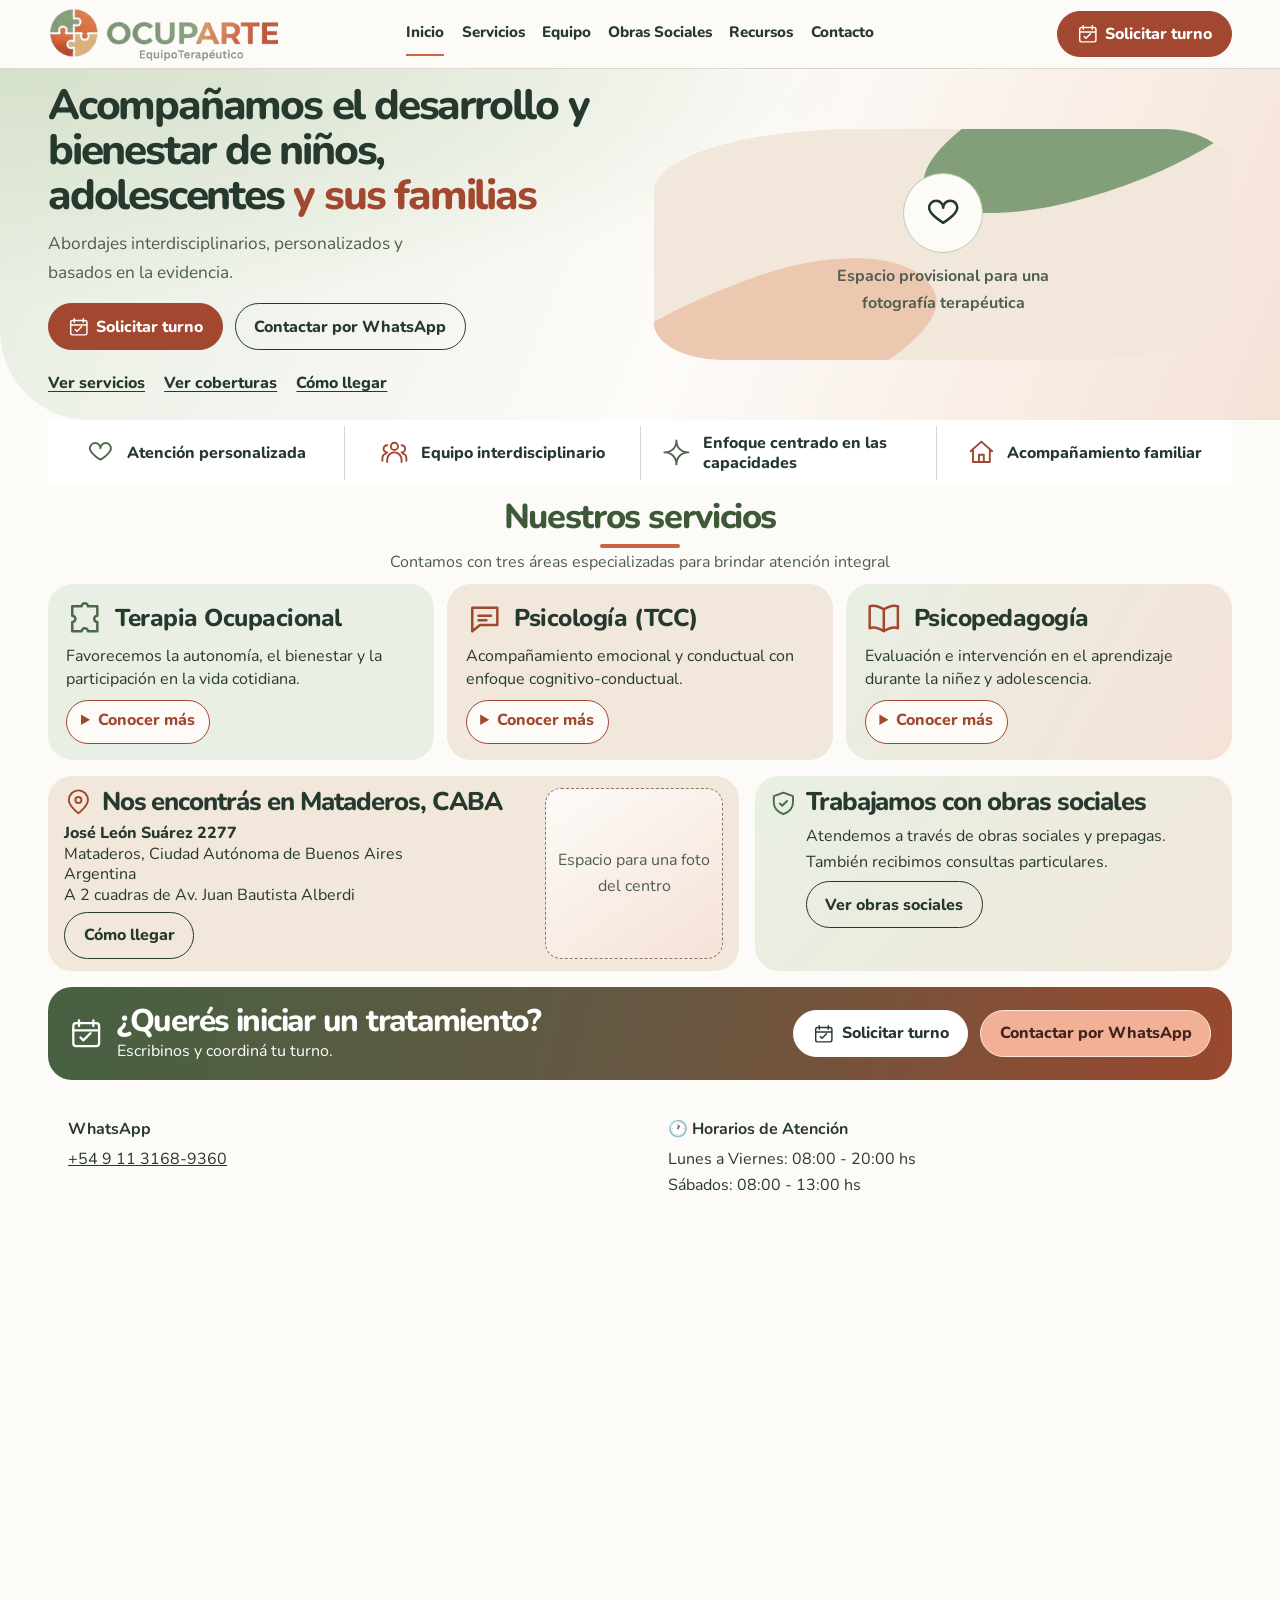
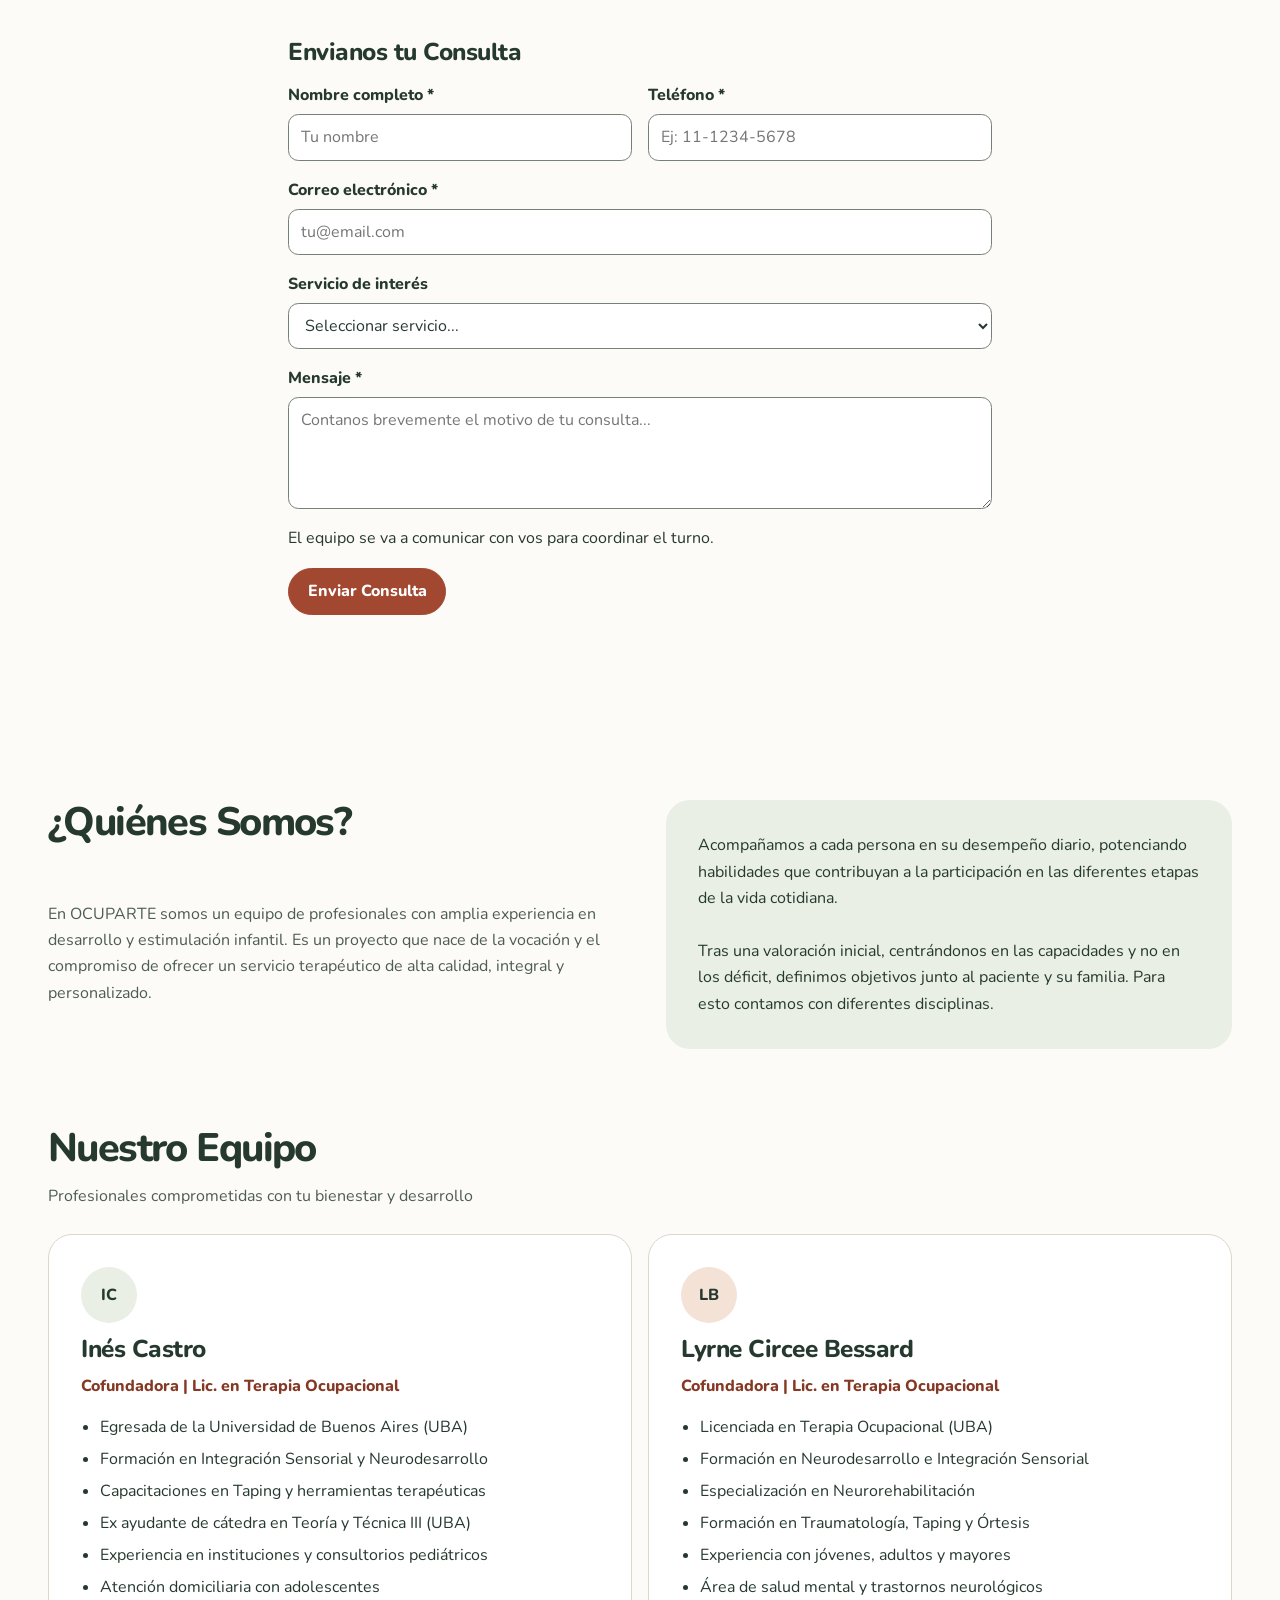
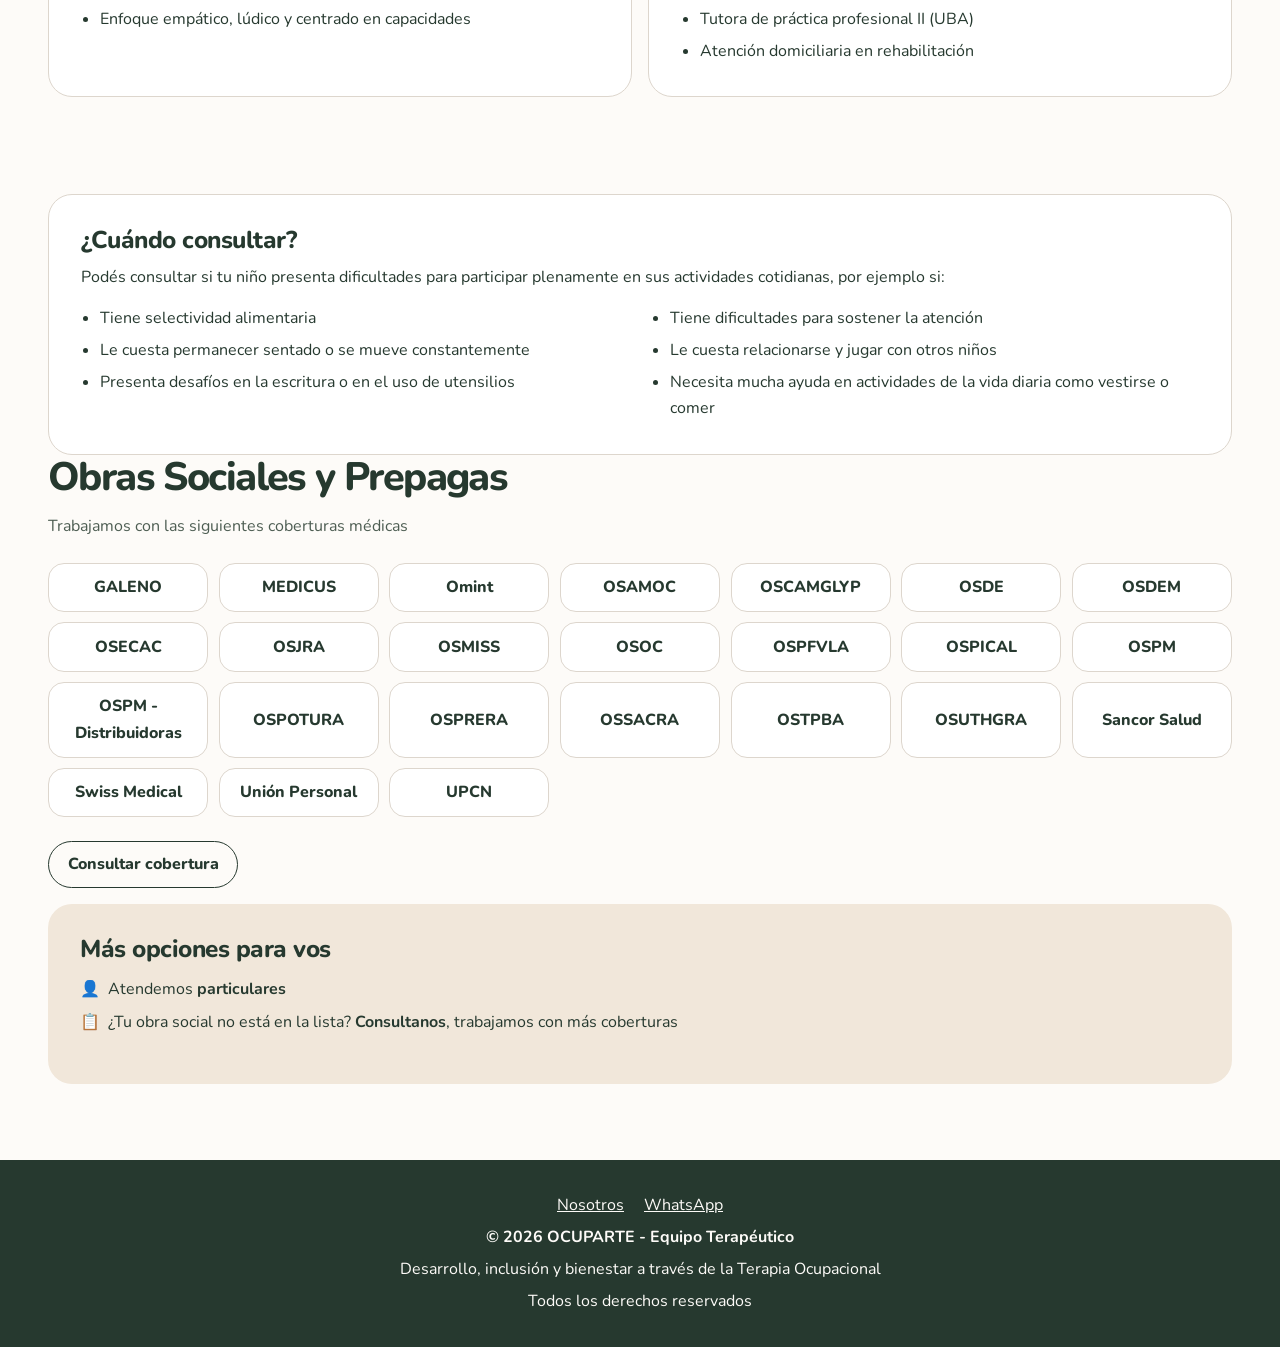
==== commit 9e87907f: "Mejorar la experiencia movil y actualizar el contacto" ====
--- a/index.html
+++ b/index.html
@@ -1,5 +1,5 @@
 <!DOCTYPE html>
-<html lang="es">
+<html lang="es-AR">
 <head>
     <meta charset="UTF-8">
     <meta name="viewport" content="width=device-width, initial-scale=1.0">
@@ -27,101 +27,303 @@
 </head>
 <body>
 
-    <!-- Header -->
-    <header>
-        <nav>
-            <div class="logo-container">
-                <img src="logo.png" alt="OCUPARTE Logo" class="logo-image">
-            </div>
-            <button class="menu-toggle" onclick="toggleMenu()">☰</button>
+    <a class="skip-link" href="#contenido">Ir al contenido</a>
+    <header class="site-header">
+        <nav class="shell header-inner" aria-label="Navegación principal">
+            <a class="brand" href="#inicio"><img src="logo.png" alt="OCUPARTE, Equipo Terapéutico" width="502" height="497"></a>
+            <button class="menu-toggle" type="button" aria-controls="nav-menu" aria-expanded="false"><span aria-hidden="true">☰</span> Menú</button>
             <ul id="nav-menu">
-                <li><a href="#inicio">Inicio</a></li>
-                <li><a href="#nosotros">Nosotros</a></li>
+                <li><a href="#inicio" aria-current="location">Inicio</a></li>
                 <li><a href="#servicios">Servicios</a></li>
                 <li><a href="#equipo">Equipo</a></li>
                 <li><a href="#obras">Obras Sociales</a></li>
+                <li><a href="#recursos">Recursos</a></li>
                 <li><a href="#contacto">Contacto</a></li>
             </ul>
+            <a class="button header-cta" href="#formulario"><svg class="line-icon" aria-hidden="true" viewBox="0 0 24 24" fill="none" stroke="currentColor" stroke-width="1.6" stroke-linecap="round" stroke-linejoin="round"><rect x="3" y="5" width="18" height="16" rx="2"/><path d="M7 3v4m10-4v4M3 10h18m-13 5 2 2 5-5"/></svg> Solicitar turno</a>
         </nav>
     </header>
 
-    <!-- Hero Section -->
-    <section id="inicio" class="hero">
-        <div class="hero-content">
-            <h1>Bienvenidos a OCUPARTE</h1>
-            <p>Equipo terapéutico especializado en desarrollo y estimulación infantil con un enfoque personalizado y centrado en las capacidades de cada persona</p>
-            <a href="https://wa.me/5491131689360" target="_blank" class="cta-button">📱 Contactanos por WhatsApp</a>
+    <main id="contenido" tabindex="-1">
+        <section id="inicio" class="hero">
+            <div class="shell hero-grid">
+                <div>
+                    <h1>Acompañamos el desarrollo y bienestar de niños, adolescentes <span>y sus familias</span></h1>
+                    <p class="hero-intro">Abordajes interdisciplinarios, personalizados y basados en la evidencia.</p>
+                    <div class="actions">
+                        <a class="button" href="#formulario"><svg class="line-icon" aria-hidden="true" viewBox="0 0 24 24" fill="none" stroke="currentColor" stroke-width="1.6" stroke-linecap="round" stroke-linejoin="round"><rect x="3" y="5" width="18" height="16" rx="2"/><path d="M7 3v4m10-4v4M3 10h18m-13 5 2 2 5-5"/></svg> Solicitar turno</a>
+                        <a class="button button-outline" href="https://wa.me/5491131689360" target="_blank" rel="noopener">Contactar por WhatsApp</a>
+                    </div>
+                    <nav aria-label="Accesos rápidos">
+                        <ul class="hero-shortcuts">
+                            <li><a href="#servicios">Ver servicios</a></li>
+                            <li><a href="#obras">Ver coberturas</a></li>
+                            <li><a href="#ubicacion">Cómo llegar</a></li>
+                        </ul>
+                    </nav>
+                </div>
+                <figure class="hero-visual">
+                    <div class="visual-art" aria-hidden="true"><svg class="line-icon" aria-hidden="true" viewBox="0 0 24 24" fill="none" stroke="currentColor" stroke-width="1.6" stroke-linecap="round" stroke-linejoin="round"><path d="M20.8 8.6c0 4.3-8.8 9.4-8.8 9.4S3.2 12.9 3.2 8.6a4.4 4.4 0 0 1 8.8 0 4.4 4.4 0 0 1 8.8 0Z"/></svg></div>
+                    <figcaption>Espacio provisional para una fotografía terapéutica</figcaption>
+                </figure>
+            </div>
+        </section>
+
+        <div class="shell benefits">
+            <ul aria-label="Nuestro enfoque">
+                <li><svg class="line-icon" aria-hidden="true" viewBox="0 0 24 24" fill="none" stroke="currentColor" stroke-width="1.6" stroke-linecap="round" stroke-linejoin="round"><path d="M20.8 8.6c0 4.3-8.8 9.4-8.8 9.4S3.2 12.9 3.2 8.6a4.4 4.4 0 0 1 8.8 0 4.4 4.4 0 0 1 8.8 0Z"/></svg> Atención personalizada</li>
+                <li><svg class="line-icon" aria-hidden="true" viewBox="0 0 24 24" fill="none" stroke="currentColor" stroke-width="1.6" stroke-linecap="round" stroke-linejoin="round"><circle cx="12" cy="7" r="3"/><path d="M6 20v-2a6 6 0 0 1 12 0v2M6 6a3 3 0 0 0 0 6m12-6a3 3 0 0 1 0 6M2 19v-2a4 4 0 0 1 3-4m17 6v-2a4 4 0 0 0-3-4"/></svg> Equipo interdisciplinario</li>
+                <li><svg class="line-icon" aria-hidden="true" viewBox="0 0 24 24" fill="none" stroke="currentColor" stroke-width="1.6" stroke-linecap="round" stroke-linejoin="round"><path d="M12 2c0 6-4 10-10 10 6 0 10 4 10 10 0-6 4-10 10-10-6 0-10-4-10-10Z"/></svg> Enfoque centrado en las capacidades</li>
+                <li><svg class="line-icon" aria-hidden="true" viewBox="0 0 24 24" fill="none" stroke="currentColor" stroke-width="1.6" stroke-linecap="round" stroke-linejoin="round"><path d="m3 11 9-8 9 8M5 10v10h14V10m-9 10v-6h4v6"/></svg> Acompañamiento familiar</li>
+            </ul>
         </div>
-    </section>
-
-    <!-- Quiénes Somos -->
-    <section id="nosotros" class="about-section">
-        <h2>¿Quiénes Somos?</h2>
-        <div class="section-intro">
-            <p>En OCUPARTE somos un equipo de profesionales con amplia experiencia en desarrollo y estimulación infantil. Es un proyecto que nace de la vocación y el compromiso de ofrecer un servicio terapéutico de alta calidad, integral y personalizado.</p>
-        </div>
-        
-        <div class="highlight-box">
-            Acompañamos a cada persona en su desempeño diario, potenciando habilidades que contribuyan a la participación en las diferentes etapas de la vida cotidiana.<br><br>
-            Tras una valoración inicial, centrándonos en las capacidades y no en los déficit, definimos objetivos junto al paciente y su familia. Para esto contamos con diferentes disciplinas.
-        </div>
-
-    </section>
-
-    <!-- Servicios -->
-    <section id="servicios">
-        <h2>Nuestros Servicios</h2>
-        <div class="section-intro">
-            Contamos con tres áreas especializadas para brindar atención integral
-        </div>
-
-        <div class="services-grid">
-            <!-- Terapia Ocupacional -->
-            <div class="service-card">
-                <div class="service-icon">🧩</div>
-                <h3>Terapia Ocupacional con Integración Sensorial</h3>
-                <p>Acompañamos a las personas para que puedan participar activamente en su vida cotidiana, favoreciendo su bienestar, autonomía y calidad de vida. Nuestro abordaje se orienta a potenciar el desarrollo integral a través de:</p>
-                <ul>
-                    <li>Fortalecimiento de las habilidades motoras finas y gruesas</li>
-                    <li>Desarrollo de la planificación y coordinación motora</li>
-                    <li>Acompañamiento en la autorregulación emocional</li>
-                    <li>Optimización del procesamiento e integración sensorial</li>
-                </ul>
-            </div>
-
-            <!-- Psicología TCC -->
-            <div class="service-card">
-                <div class="service-icon">🧠</div>
-                <h3>Psicología con orientación TCC</h3>
-                <p>La Terapia Cognitivo-Conductual ayuda a identificar y cambiar patrones de pensamiento y conducta para lograr mayor bienestar emocional.</p>
-                <ul>
-                    <li>Superar la ansiedad, miedos y preocupaciones</li>
-                    <li>Combatir la depresión</li>
-                    <li>Manejar conductas disruptivas</li>
-                    <li>Fortalecer la autoestima y confianza</li>
-                    <li>Tratar TOC (obsesiones y compulsiones)</li>
-                    <li>Adaptarse a cambios importantes en la vida</li>
-                </ul>
-            </div>
-
-            <!-- Psicopedagogía -->
-            <div class="service-card">
-                <div class="service-icon">📚</div>
-                <h3>Psicopedagogía</h3>
-                <p>Estudiar, diagnosticar e intervenir en los procesos de aprendizaje con un enfoque principal en niñez y adolescencia.</p>
-                <ul>
-                    <li>Abordaje de dificultades de lectoescritura</li>
-                    <li>Apoyo en problemas matemáticos</li>
-                    <li>Mejora del rendimiento académico</li>
-                    <li>Desarrollo de habilidades cognitivas</li>
-                    <li>Fortalecimiento de funciones ejecutivas</li>
-                    <li>Estrategias de estudio personalizadas</li>
-                </ul>
-            </div>
-        </div>
+
+        <!-- Servicios -->
+        <section id="servicios" class="shell section">
+            <h2>Nuestros servicios</h2>
+            <div class="section-intro">
+                Contamos con tres áreas especializadas para brindar atención integral
+            </div>
+
+            <div class="services-grid">
+                <!-- Terapia Ocupacional -->
+                <article class="service-card">
+                    <div class="service-heading">
+                        <div class="service-icon" aria-hidden="true"><svg class="line-icon" aria-hidden="true" viewBox="0 0 24 24" fill="none" stroke="currentColor" stroke-width="1.6" stroke-linecap="round" stroke-linejoin="round"><path d="M4 4h6a2 2 0 1 1 4 0h6v6a2 2 0 1 0 0 4v6h-6a2 2 0 1 0-4 0H4v-6a2 2 0 1 0 0-4Z"/></svg></div>
+                        <h3>Terapia Ocupacional</h3>
+                    </div>
+                    <p>Favorecemos la autonomía, el bienestar y la participación en la vida cotidiana.</p>
+                    <details>
+                        <summary>Conocer más</summary>
+                        <p><strong>Terapia Ocupacional con Integración Sensorial</strong></p>
+                        <p>Acompañamos a las personas para que puedan participar activamente en su vida cotidiana, favoreciendo su bienestar, autonomía y calidad de vida. Nuestro abordaje se orienta a potenciar el desarrollo integral a través de:</p>
+                        <ul>
+                            <li>Fortalecimiento de las habilidades motoras finas y gruesas</li>
+                            <li>Desarrollo de la planificación y coordinación motora</li>
+                            <li>Acompañamiento en la autorregulación emocional</li>
+                            <li>Optimización del procesamiento e integración sensorial</li>
+                        </ul>
+                        <a class="service-query" href="#formulario" data-service="terapia-ocupacional">Consultar por este servicio</a>
+                    </details>
+                </article>
+
+                <!-- Psicología TCC -->
+                <article class="service-card">
+                    <div class="service-heading">
+                        <div class="service-icon" aria-hidden="true"><svg class="line-icon" aria-hidden="true" viewBox="0 0 24 24" fill="none" stroke="currentColor" stroke-width="1.6" stroke-linecap="round" stroke-linejoin="round"><path d="M4 5h16v11H9l-5 4Zm4 5h8m-8 3h5"/></svg></div>
+                        <h3>Psicología (TCC)</h3>
+                    </div>
+                    <p>Acompañamiento emocional y conductual con enfoque cognitivo-conductual.</p>
+                    <details>
+                        <summary>Conocer más</summary>
+                        <p><strong>Psicología con orientación TCC</strong></p>
+                        <p>La Terapia Cognitivo-Conductual ayuda a identificar y cambiar patrones de pensamiento y conducta para lograr mayor bienestar emocional.</p>
+                        <ul>
+                            <li>Superar la ansiedad, miedos y preocupaciones</li>
+                            <li>Combatir la depresión</li>
+                            <li>Manejar conductas disruptivas</li>
+                            <li>Fortalecer la autoestima y confianza</li>
+                            <li>Tratar TOC (obsesiones y compulsiones)</li>
+                            <li>Adaptarse a cambios importantes en la vida</li>
+                        </ul>
+                        <a class="service-query" href="#formulario" data-service="psicologia">Consultar por este servicio</a>
+                    </details>
+                </article>
+
+                <!-- Psicopedagogía -->
+                <article class="service-card">
+                    <div class="service-heading">
+                        <div class="service-icon" aria-hidden="true"><svg class="line-icon" aria-hidden="true" viewBox="0 0 24 24" fill="none" stroke="currentColor" stroke-width="1.6" stroke-linecap="round" stroke-linejoin="round"><path d="M12 6c-3-2-6-3-9-2v14c3-1 6 0 9 2 3-2 6-3 9-2V4c-3-1-6 0-9 2Zm0 0v14"/></svg></div>
+                        <h3>Psicopedagogía</h3>
+                    </div>
+                    <p>Evaluación e intervención en el aprendizaje durante la niñez y adolescencia.</p>
+                    <details>
+                        <summary>Conocer más</summary>
+                        <p>Estudiar, diagnosticar e intervenir en los procesos de aprendizaje con un enfoque principal en niñez y adolescencia.</p>
+                        <ul>
+                            <li>Abordaje de dificultades de lectoescritura</li>
+                            <li>Apoyo en problemas matemáticos</li>
+                            <li>Mejora del rendimiento académico</li>
+                            <li>Desarrollo de habilidades cognitivas</li>
+                            <li>Fortalecimiento de funciones ejecutivas</li>
+                            <li>Estrategias de estudio personalizadas</li>
+                        </ul>
+                        <a class="service-query" href="#formulario" data-service="psicopedagogia">Consultar por este servicio</a>
+                    </details>
+                </article>
+            </div>
+
+        </section>
+
+        <section id="ubicacion" class="shell section visit-section" aria-label="Ubicación y coberturas">
+            <div class="visit-grid">
+                <article class="visit-card location-info">
+                    <h2 class="location-heading">
+                        <svg class="line-icon" aria-hidden="true" viewBox="0 0 24 24" fill="none" stroke="currentColor" stroke-width="1.6" stroke-linecap="round" stroke-linejoin="round"><path d="M20 10c0 5-8 11-8 11s-8-6-8-11a8 8 0 1 1 16 0Z"/><circle cx="12" cy="10" r="2.5"/></svg>
+                        <span>Nos encontrás en Mataderos, CABA</span>
+                    </h2>
+                    <div class="location-details">
+                        <p class="address">José León Suárez 2277</p>
+                        <p>Mataderos, Ciudad Autónoma de Buenos Aires</p>
+                        <p>Argentina</p>
+                        <p class="reference">A 2 cuadras de Av. Juan Bautista Alberdi</p>
+                    </div>
+                    <a href="https://www.google.com/maps/dir/?api=1&amp;destination=Jos%C3%A9%20Le%C3%B3n%20Su%C3%A1rez%202277%2C%20Mataderos%2C%20Ciudad%20Aut%C3%B3noma%20de%20Buenos%20Aires%2C%20Argentina"
+                       target="_blank"
+                       rel="noopener noreferrer"
+                       class="button button-outline btn-directions">
+                        Cómo llegar
+                    </a>
+                    <p class="location-photo">Espacio para una foto del centro</p>
+                </article>
+                <article class="visit-card coverage-card">
+                    <svg class="line-icon" aria-hidden="true" viewBox="0 0 24 24" fill="none" stroke="currentColor" stroke-width="1.6" stroke-linecap="round" stroke-linejoin="round"><path d="m12 3 8 3v5c0 5-3 8-8 10-5-2-8-5-8-10V6Zm-3 9 2 2 4-4"/></svg>
+                    <h2>Trabajamos con obras sociales</h2>
+                    <p>Atendemos a través de obras sociales y prepagas. También recibimos consultas particulares.</p>
+                    <a class="button button-outline" href="#obras">Ver obras sociales</a>
+                </article>
+            </div>
+        </section>
+
+        <!-- Contacto -->
+        <section class="contact-section section" id="contacto">
+            <div class="shell">
+                <div class="contact-banner">
+                    <div class="contact-banner-title"><svg class="line-icon" aria-hidden="true" viewBox="0 0 24 24" fill="none" stroke="currentColor" stroke-width="1.6" stroke-linecap="round" stroke-linejoin="round"><rect x="3" y="5" width="18" height="16" rx="2"/><path d="M7 3v4m10-4v4M3 10h18m-13 5 2 2 5-5"/></svg><div><h2>¿Querés iniciar un tratamiento?</h2><p>Escribinos y coordiná tu turno.</p></div></div>
+                    <div class="actions">
+                        <a class="button button-white" href="#formulario"><svg class="line-icon" aria-hidden="true" viewBox="0 0 24 24" fill="none" stroke="currentColor" stroke-width="1.6" stroke-linecap="round" stroke-linejoin="round"><rect x="3" y="5" width="18" height="16" rx="2"/><path d="M7 3v4m10-4v4M3 10h18m-13 5 2 2 5-5"/></svg> Solicitar turno</a>
+                        <a class="button button-whatsapp" href="https://wa.me/5491131689360" target="_blank" rel="noopener">Contactar por WhatsApp</a>
+                    </div>
+                </div>
+
+                <div class="contact-info">
+                    <div class="contact-item">
+                        <strong>WhatsApp</strong>
+                        <p><a href="https://wa.me/5491131689360" target="_blank" rel="noopener">+54 9 11 3168-9360</a></p>
+                    </div>
+                    <div class="contact-item">
+                        <strong>🕐 Horarios de Atención</strong>
+                        Lunes a Viernes: 08:00 - 20:00 hs<br>
+                        Sábados: 08:00 - 13:00 hs
+                    </div>
+                </div>
+
+                <!-- Sección Ubicación con Mapa -->
+                <div class="map-container">
+                    <iframe
+                        src="https://maps.google.com/maps?q=Jos%C3%A9%20Le%C3%B3n%20Su%C3%A1rez%202277%2C%20Mataderos%2C%20Ciudad%20Aut%C3%B3noma%20de%20Buenos%20Aires%2C%20Argentina&amp;z=17&amp;output=embed"
+                        allowfullscreen=""
+                        title="Ubicación de OCUPARTE en Google Maps"
+                        loading="lazy"
+                        referrerpolicy="no-referrer-when-downgrade">
+                    </iframe>
+                </div>
+
+                <!-- Formulario de Consulta -->
+                <div class="form-container" id="formulario">
+                    <h3>Envianos tu Consulta</h3>
+                    <form name="consulta" method="POST" action="/consulta-enviada/" data-netlify="true" netlify-honeypot="bot-field">
+                        <input type="hidden" name="form-name" value="consulta">
+                        <p hidden>
+                            <label>No completar: <input name="bot-field"></label>
+                        </p>
+
+                        <div class="form-row">
+                            <div class="form-group">
+                                <label for="nombre">Nombre completo *</label>
+                                <input type="text" id="nombre" name="nombre" autocomplete="name" required placeholder="Tu nombre">
+                            </div>
+                            <div class="form-group">
+                                <label for="telefono">Teléfono *</label>
+                                <input type="tel" id="telefono" name="telefono" autocomplete="tel" required placeholder="Ej: 11-1234-5678">
+                            </div>
+                        </div>
+
+                        <div class="form-group">
+                            <label for="email">Correo electrónico *</label>
+                            <input type="email" id="email" name="email" autocomplete="email" required placeholder="tu@email.com">
+                        </div>
+
+                        <div class="form-group">
+                            <label for="servicio">Servicio de interés</label>
+                            <select id="servicio" name="servicio">
+                                <option value="">Seleccionar servicio...</option>
+                                <option value="terapia-ocupacional">Terapia Ocupacional con Integración Sensorial</option>
+                                <option value="psicologia">Psicología con orientación TCC</option>
+                                <option value="psicopedagogia">Psicopedagogía</option>
+                                <option value="consulta-general">Consulta general</option>
+                            </select>
+                        </div>
+
+                        <div class="form-group">
+                            <label for="mensaje">Mensaje *</label>
+                            <textarea id="mensaje" name="mensaje" required placeholder="Contanos brevemente el motivo de tu consulta..."></textarea>
+                        </div>
+
+                        <p>El equipo se va a comunicar con vos para coordinar el turno.</p>
+                        <button type="submit" class="button btn-submit">Enviar Consulta</button>
+                    </form>
+                </div>
+            </div>
+        </section>
+        <section id="nosotros" class="shell section about-section">
+            <h2>¿Quiénes Somos?</h2>
+            <div class="section-intro">
+                <p>En OCUPARTE somos un equipo de profesionales con amplia experiencia en desarrollo y estimulación infantil. Es un proyecto que nace de la vocación y el compromiso de ofrecer un servicio terapéutico de alta calidad, integral y personalizado.</p>
+            </div>
+
+            <div class="highlight-box">
+                Acompañamos a cada persona en su desempeño diario, potenciando habilidades que contribuyan a la participación en las diferentes etapas de la vida cotidiana.<br><br>
+                Tras una valoración inicial, centrándonos en las capacidades y no en los déficit, definimos objetivos junto al paciente y su familia. Para esto contamos con diferentes disciplinas.
+            </div>
+
+        </section>
+
+        <!-- Equipo -->
+        <section id="equipo" class="shell section">
+            <h2>Nuestro Equipo</h2>
+            <div class="section-intro">
+                Profesionales comprometidas con tu bienestar y desarrollo
+            </div>
+
+            <div class="team-grid">
+                <!-- Inés Castro -->
+                <div class="team-member">
+                    <div class="team-photo" aria-hidden="true">IC</div>
+                    <h3>Inés Castro</h3>
+                    <div class="role">Cofundadora | Lic. en Terapia Ocupacional</div>
+                    <ul>
+                        <li>Egresada de la Universidad de Buenos Aires (UBA)</li>
+                        <li>Formación en Integración Sensorial y Neurodesarrollo</li>
+                        <li>Capacitaciones en Taping y herramientas terapéuticas</li>
+                        <li>Ex ayudante de cátedra en Teoría y Técnica III (UBA)</li>
+                        <li>Experiencia en instituciones y consultorios pediátricos</li>
+                        <li>Atención domiciliaria con adolescentes</li>
+                        <li>Enfoque empático, lúdico y centrado en capacidades</li>
+                    </ul>
+                </div>
+
+                <!-- Lyrne Circee Bessard -->
+                <div class="team-member">
+                    <div class="team-photo" aria-hidden="true">LB</div>
+                    <h3>Lyrne Circee Bessard</h3>
+                    <div class="role">Cofundadora | Lic. en Terapia Ocupacional</div>
+                    <ul>
+                        <li>Licenciada en Terapia Ocupacional (UBA)</li>
+                        <li>Formación en Neurodesarrollo e Integración Sensorial</li>
+                        <li>Especialización en Neurorehabilitación</li>
+                        <li>Formación en Traumatología, Taping y Órtesis</li>
+                        <li>Experiencia con jóvenes, adultos y mayores</li>
+                        <li>Área de salud mental y trastornos neurológicos</li>
+                        <li>Tutora de práctica profesional II (UBA)</li>
+                        <li>Atención domiciliaria en rehabilitación</li>
+                    </ul>
+                </div>
+            </div>
+        </section>
 
         <!-- Cuándo Consultar -->
-        <div class="cuando-consultar-section">
+        <div class="shell cuando-consultar-section" id="recursos">
             <h3>¿Cuándo consultar?</h3>
             <p class="cuando-intro">Podés consultar si tu niño presenta dificultades para participar plenamente en sus actividades cotidianas, por ejemplo si:</p>
             <ul class="cuando-lista">
@@ -133,232 +335,134 @@
                 <li>Necesita mucha ayuda en actividades de la vida diaria como vestirse o comer</li>
             </ul>
         </div>
-    </section>
-
-    <!-- Equipo -->
-    <section id="equipo" style="background: var(--color-fondo-claro);">
-        <h2>Nuestro Equipo</h2>
-        <div class="section-intro">
-            Profesionales comprometidas con tu bienestar y desarrollo
-        </div>
-
-        <div class="team-grid">
-            <!-- Inés Castro -->
-            <div class="team-member">
-                <div class="team-photo">👩‍⚕️</div>
-                <h3>Inés Castro</h3>
-                <div class="role">Cofundadora | Lic. en Terapia Ocupacional</div>
-                <ul>
-                    <li>Egresada de la Universidad de Buenos Aires (UBA)</li>
-                    <li>Formación en Integración Sensorial y Neurodesarrollo</li>
-                    <li>Capacitaciones en Taping y herramientas terapéuticas</li>
-                    <li>Ex ayudante de cátedra en Teoría y Técnica III (UBA)</li>
-                    <li>Experiencia en instituciones y consultorios pediátricos</li>
-                    <li>Atención domiciliaria con adolescentes</li>
-                    <li>Enfoque empático, lúdico y centrado en capacidades</li>
-                </ul>
-            </div>
-
-            <!-- Lyrne Circee Bessard -->
-            <div class="team-member">
-                <div class="team-photo">👩‍⚕️</div>
-                <h3>Lyrne Circee Bessard</h3>
-                <div class="role">Cofundadora | Lic. en Terapia Ocupacional</div>
-                <ul>
-                    <li>Licenciada en Terapia Ocupacional (UBA)</li>
-                    <li>Formación en Neurodesarrollo e Integración Sensorial</li>
-                    <li>Especialización en Neurorehabilitación</li>
-                    <li>Formación en Traumatología, Taping y Órtesis</li>
-                    <li>Experiencia con jóvenes, adultos y mayores</li>
-                    <li>Área de salud mental y trastornos neurológicos</li>
-                    <li>Tutora de práctica profesional II (UBA)</li>
-                    <li>Atención domiciliaria en rehabilitación</li>
-                </ul>
-            </div>
-        </div>
-    </section>
-
-    <!-- Obras Sociales -->
-    <section id="obras">
-        <h2>Obras Sociales y Prepagas</h2>
-        <div class="section-intro">
-            Trabajamos con las siguientes coberturas médicas
-        </div>
-
-        <div class="obras-grid">
-            <div class="obra-badge">OSECAC</div>
-            <div class="obra-badge">OSPRERA</div>
-            <div class="obra-badge">UPCN</div>
-            <div class="obra-badge">OSSACRA</div>
-            <div class="obra-badge">OSCAMGLYP</div>
-            <div class="obra-badge">OSMISS</div>
-            <div class="obra-badge">OSPOTURA</div>
-            <div class="obra-badge">OSPM</div>
-            <div class="obra-badge">OSOC</div>
-            <div class="obra-badge">OSDEM</div>
-            <div class="obra-badge">OSTPBA</div>
-            <div class="obra-badge">OSAMOC</div>
-            <div class="obra-badge">OSPFVLA</div>
-            <div class="obra-badge">OSPM - Distribuidoras</div>
-            <div class="obra-badge">Swiss Medical</div>
-            <div class="obra-badge">OSDE</div>
-            <div class="obra-badge">Omint</div>
-            <div class="obra-badge">Sancor Salud</div>
-            <div class="obra-badge">OSJRA</div>
-            <div class="obra-badge">OSUTHGRA</div>
-            <div class="obra-badge">OSPICAL</div>
-            <div class="obra-badge">MEDICUS</div>
-            <div class="obra-badge">GALENO</div>
-            <div class="obra-badge">Unión Personal</div>
-        </div>
-
-        <!-- Card Más Opciones -->
-        <div class="mas-opciones-card">
-            <h3>Más opciones para vos</h3>
-            <div class="opciones-lista">
-                <div class="opcion-item">
-                    <span class="opcion-icon">👤</span>
-                    <span>Atendemos <strong>particulares</strong></span>
-                </div>
-                <div class="opcion-item">
-                    <span class="opcion-icon">📋</span>
-                    <span>¿Tu obra social no está en la lista? <strong>Consultanos</strong>, trabajamos con más coberturas</span>
-                </div>
-            </div>
-            <a href="#contacto" class="opciones-cta">Consultanos</a>
-        </div>
-    </section>
-
-    <!-- Contacto -->
-    <div class="contact-section" id="contacto">
-        <h2>Contactanos</h2>
-        <p style="font-size: 1.2rem; margin-bottom: 2rem;">Estamos aquí para acompañarte en cada paso</p>
-
-        <div class="contact-info">
-            <div class="contact-item">
-                <strong>WhatsApp</strong>
-                <a href="https://wa.me/5491131689360" target="_blank" rel="noopener">+54 9 11 3168-9360</a>
-            </div>
-            <div class="contact-item">
-                <strong>🕐 Horarios de Atención</strong>
-                Lunes a Viernes: 08:00 - 20:00 hs<br>
-                Sábados: 08:00 - 13:00 hs
-            </div>
-        </div>
-
-        <!-- Sección Ubicación con Mapa -->
-        <div class="location-section">
-            <div class="location-info">
-                <h3><span>📍</span> Nuestra Ubicación</h3>
-                <div class="location-details">
-                    <p class="address">José León Suárez 2277</p>
-                    <p>Mataderos, Ciudad Autónoma de Buenos Aires</p>
-                    <p>Argentina</p>
-                    <p class="reference">A 2 cuadras de Av. Juan Bautista Alberdi</p>
-                </div>
-                <a href="https://www.google.com/maps/dir//José+León+Suárez+2277,+Mataderos,+Buenos+Aires,+Argentina"
-                   target="_blank"
-                   rel="noopener noreferrer"
-                   class="btn-directions">
-                    🧭 Cómo llegar
-                </a>
-            </div>
-            <div class="map-container">
-                <iframe
-                    src="https://maps.google.com/maps?q=José+León+Suárez+2277,+Mataderos,+Buenos+Aires,+Argentina&t=&z=16&ie=UTF8&iwloc=&output=embed"
-                    allowfullscreen=""
-                    loading="lazy"
-                    referrerpolicy="no-referrer-when-downgrade">
-                </iframe>
-            </div>
-        </div>
-
-        <!-- Formulario de Consulta -->
-        <div class="form-container">
-            <h3>Envianos tu Consulta</h3>
-            <form name="consulta" method="POST" data-netlify="true" netlify-honeypot="bot-field">
-                <input type="hidden" name="form-name" value="consulta">
-                <p style="display:none;">
-                    <label>No completar: <input name="bot-field"></label>
-                </p>
-
-                <div class="form-row">
-                    <div class="form-group">
-                        <label for="nombre">Nombre completo *</label>
-                        <input type="text" id="nombre" name="nombre" required placeholder="Tu nombre">
-                    </div>
-                    <div class="form-group">
-                        <label for="telefono">Teléfono *</label>
-                        <input type="tel" id="telefono" name="telefono" required placeholder="Ej: 11-1234-5678">
-                    </div>
-                </div>
-
-                <div class="form-group">
-                    <label for="email">Correo electrónico *</label>
-                    <input type="email" id="email" name="email" required placeholder="tu@email.com">
-                </div>
-
-                <div class="form-group">
-                    <label for="servicio">Servicio de interés</label>
-                    <select id="servicio" name="servicio">
-                        <option value="">Seleccionar servicio...</option>
-                        <option value="terapia-ocupacional">Terapia Ocupacional con Integración Sensorial</option>
-                        <option value="psicologia">Psicología con orientación TCC</option>
-                        <option value="psicopedagogia">Psicopedagogía</option>
-                        <option value="consulta-general">Consulta general</option>
-                    </select>
-                </div>
-
-                <div class="form-group">
-                    <label for="mensaje">Mensaje *</label>
-                    <textarea id="mensaje" name="mensaje" required placeholder="Contanos brevemente el motivo de tu consulta..."></textarea>
-                </div>
-
-                <button type="submit" class="btn-submit">Enviar Consulta</button>
-            </form>
-        </div>
-    </div>
-
-    <!-- WhatsApp Floating Button -->
-    <a href="https://wa.me/5491131689360" target="_blank" class="whatsapp-float" title="Contactar por WhatsApp">
-        💬
-    </a>
+
+        <!-- Obras Sociales -->
+        <section id="obras" class="shell section">
+            <h2>Obras Sociales y Prepagas</h2>
+            <div class="section-intro">
+                Trabajamos con las siguientes coberturas médicas
+            </div>
+
+            <div class="obras-grid">
+                <div class="obra-badge">GALENO</div>
+                <div class="obra-badge">MEDICUS</div>
+                <div class="obra-badge">Omint</div>
+                <div class="obra-badge">OSAMOC</div>
+                <div class="obra-badge">OSCAMGLYP</div>
+                <div class="obra-badge">OSDE</div>
+                <div class="obra-badge">OSDEM</div>
+                <div class="obra-badge">OSECAC</div>
+                <div class="obra-badge">OSJRA</div>
+                <div class="obra-badge">OSMISS</div>
+                <div class="obra-badge">OSOC</div>
+                <div class="obra-badge">OSPFVLA</div>
+                <div class="obra-badge">OSPICAL</div>
+                <div class="obra-badge">OSPM</div>
+                <div class="obra-badge">OSPM - Distribuidoras</div>
+                <div class="obra-badge">OSPOTURA</div>
+                <div class="obra-badge">OSPRERA</div>
+                <div class="obra-badge">OSSACRA</div>
+                <div class="obra-badge">OSTPBA</div>
+                <div class="obra-badge">OSUTHGRA</div>
+                <div class="obra-badge">Sancor Salud</div>
+                <div class="obra-badge">Swiss Medical</div>
+                <div class="obra-badge">Unión Personal</div>
+                <div class="obra-badge">UPCN</div>
+            </div>
+            <a class="button button-outline coverage-query" href="#formulario">Consultar cobertura</a>
+
+            <!-- Card Más Opciones -->
+            <div class="mas-opciones-card">
+                <h3>Más opciones para vos</h3>
+                <div class="opciones-lista">
+                    <div class="opcion-item">
+                        <span class="opcion-icon">👤</span>
+                        <span>Atendemos <strong>particulares</strong></span>
+                    </div>
+                    <div class="opcion-item">
+                        <span class="opcion-icon">📋</span>
+                        <span>¿Tu obra social no está en la lista? <strong>Consultanos</strong>, trabajamos con más coberturas</span>
+                    </div>
+                </div>
+            </div>
+        </section>
+
+    </main>
 
     <!-- Footer -->
     <footer>
+        <p class="footer-links">
+            <a href="#nosotros">Nosotros</a>
+            <a href="https://wa.me/5491131689360" target="_blank" rel="noopener">WhatsApp</a>
+        </p>
         <p><strong>&copy; 2026 OCUPARTE - Equipo Terapéutico</strong></p>
-        <p style="margin-top: 0.5rem; font-size: 0.95rem;">Desarrollo, inclusión y bienestar a través de la Terapia Ocupacional</p>
-        <p style="margin-top: 1rem; font-size: 0.85rem; opacity: 0.9;">Todos los derechos reservados</p>
+        <p>Desarrollo, inclusión y bienestar a través de la Terapia Ocupacional</p>
+        <p>Todos los derechos reservados</p>
     </footer>
 
     <script>
-        function toggleMenu() {
-            const menu = document.getElementById('nav-menu');
-            menu.classList.toggle('active');
+        const nav = document.querySelector('.header-inner');
+        const toggle = nav.querySelector('.menu-toggle');
+        const menu = document.getElementById('nav-menu');
+        const mobile = window.matchMedia('(max-width: 57rem)');
+
+        function setMenuOpen(open) {
+            toggle.setAttribute('aria-expanded', String(open));
+            menu.classList.toggle('is-open', open);
         }
 
-        // Smooth scrolling para los enlaces
-        document.querySelectorAll('a[href^="#"]').forEach(anchor => {
-            anchor.addEventListener('click', function (e) {
-                e.preventDefault();
-                const target = document.querySelector(this.getAttribute('href'));
-                if (target) {
-                    target.scrollIntoView({
-                        behavior: 'smooth',
-                        block: 'start'
-                    });
-                    // Cerrar menú móvil después de hacer clic
-                    document.getElementById('nav-menu').classList.remove('active');
-                }
+        toggle.addEventListener('click', () => {
+            setMenuOpen(toggle.getAttribute('aria-expanded') === 'false');
+        });
+
+        menu.addEventListener('click', (event) => {
+            const link = event.target.closest('a');
+            if (!link || toggle.getAttribute('aria-expanded') !== 'true') return;
+            const target = document.getElementById(link.hash.slice(1));
+            if (target) {
+                target.setAttribute('tabindex', '-1');
+                target.focus({ preventScroll: true });
+            }
+            setMenuOpen(false);
+        });
+
+        nav.addEventListener('keydown', (event) => {
+            if (event.key === 'Escape' && toggle.getAttribute('aria-expanded') === 'true') {
+                setMenuOpen(false);
+                toggle.focus();
+            }
+        });
+
+        mobile.addEventListener('change', () => {
+            if (mobile.matches && menu.contains(document.activeElement)) toggle.focus();
+            setMenuOpen(false);
+        });
+
+        const sectionLinks = [...menu.querySelectorAll('a')];
+
+        function updateActiveLink() {
+            const hash = window.location.hash;
+            const current = sectionLinks.find(link => link.hash === hash)
+                ?? sectionLinks.find(link => link.hash === '#contacto' && hash === '#formulario')
+                ?? sectionLinks[0];
+            sectionLinks.forEach(link => link.removeAttribute('aria-current'));
+            current.setAttribute('aria-current', 'location');
+        }
+
+        const serviceSelect = document.getElementById('servicio');
+        document.querySelectorAll('.service-query').forEach(link => {
+            link.addEventListener('click', () => {
+                serviceSelect.value = link.dataset.service;
+                const formSection = document.getElementById('formulario');
+                formSection.setAttribute('tabindex', '-1');
+                formSection.focus({ preventScroll: true });
+                formSection.scrollIntoView({ block: 'start' });
             });
         });
 
-        // Cerrar menú al hacer scroll
-        window.addEventListener('scroll', function() {
-            if (window.innerWidth <= 968) {
-                document.getElementById('nav-menu').classList.remove('active');
-            }
-        });
+        window.addEventListener('hashchange', updateActiveLink);
+        updateActiveLink();
+        nav.classList.add('menu-ready');
     </script>
 
 </body>
--- a/styles.css
+++ b/styles.css
@@ -1,1291 +1,497 @@
 :root {
-    /* Colores del logo */
-    --color-menta: #A8D5BA;
-    --color-coral: #F4A896;
-    --color-durazno: #F5D5B8;
-
-    /* Colores complementarios */
-    --color-menta-oscuro: #7DB599;
-    --color-menta-medio: #8CC9A1;
-    --color-menta-claro: #C5E8D2;
-    --color-coral-oscuro: #E88B76;
-    --color-fondo-claro: #FAF9F6;
-    --color-fondo-blanco: #FFFFFF;
-    --color-texto-primario: #2C3E50;
-    --color-texto-secundario: #5D6D7E;
-    --color-acento: #F4A896;
-
-    /* Sombras suaves */
-    --sombra-suave: 0 2px 15px rgba(168, 213, 186, 0.15);
-    --sombra-media: 0 5px 25px rgba(168, 213, 186, 0.2);
-    --sombra-hover: 0 8px 30px rgba(168, 213, 186, 0.25);
-}
-
-* {
+    color-scheme: light;
+    --paper: #fdfbf8;
+    --ink: #26392f;
+    --muted: #4d5d52;
+    --sage: #839f79;
+    --sage-light: #e9efe4;
+    --sand: #f1e7da;
+    --terracotta: #cb6441;
+    --clay-light: #f5e2d7;
+    --clay: #a34830;
+    --clay-hover: #853823;
+    --line: #ddd6cd;
+    --white: #fff;
+    --radius: 1.5rem;
+}
+
+*, *::before, *::after { box-sizing: border-box; }
+
+html { scroll-padding-top: 1rem; }
+
+body {
+    margin: 0;
+    background: var(--paper);
+    color: var(--ink);
+    font: 1rem/1.65 Nunito, system-ui, sans-serif;
+}
+
+img { display: block; max-width: 100%; height: auto; }
+
+h1, h2, h3, p, figure { margin: 0; }
+
+h1, h2, h3 { line-height: 1.13; font-weight: 800; }
+h1 { font-size: clamp(2.15rem, 3.65vw, 3.55rem); letter-spacing: -.052em; text-wrap: balance; }
+h2 { font-size: clamp(1.95rem, 3.1vw, 3rem); letter-spacing: -.04em; text-wrap: balance; }
+h3 { font-size: clamp(1.22rem, 2vw, 1.52rem); letter-spacing: -.02em; }
+
+a { color: inherit; }
+button, input, select, textarea { font: inherit; }
+:focus-visible { outline: 3px solid var(--ink); outline-offset: 4px; }
+
+.shell { width: min(74rem, calc(100% - 3rem)); margin-inline: auto; }
+.section { padding-block: clamp(2.7rem, 6vw, 5.25rem); }
+.section-intro { max-width: 64ch; margin-top: .8rem; color: var(--muted); }
+
+.skip-link {
+    position: fixed;
+    z-index: 10;
+    inset: .5rem auto auto .5rem;
+    padding: .65rem 1rem;
+    background: var(--white);
+    transform: translateY(-150%);
+}
+.skip-link:focus { transform: none; }
+
+.site-header { position: relative; z-index: 2; border-bottom: 1px solid var(--line); background: var(--paper); }
+.header-inner {
+    display: grid;
+    grid-template-columns: minmax(11rem, 1fr) auto minmax(10rem, 1fr);
+    align-items: center;
+    gap: clamp(.6rem, 2vw, 1.8rem);
+    min-height: 5.25rem;
+}
+.brand {
+    position: relative;
+    display: block;
+    justify-self: start;
+    width: clamp(8rem, 18vw, 15.5rem);
+    aspect-ratio: 4 / 1;
+    overflow: hidden;
+}
+.brand img {
+    position: absolute;
+    top: 50%;
+    left: 50%;
+    width: 148%;
+    max-width: none;
+    transform: translate(-50%, -50%);
+}
+.header-cta { justify-self: end; }
+#nav-menu {
+    display: flex;
+    align-items: center;
+    justify-content: center;
+    gap: clamp(.55rem, 1.35vw, 1.25rem);
     margin: 0;
     padding: 0;
-    box-sizing: border-box;
-}
-
-html, body {
-    overflow-x: hidden;
-    width: 100%;
-    max-width: 100vw;
-}
-
-body {
-    font-family: 'Nunito', 'Segoe UI', Tahoma, Geneva, Verdana, sans-serif;
-    line-height: 1.6;
-    color: var(--color-texto-primario);
-    background-color: var(--color-fondo-claro);
-}
-
-/* Header */
-header {
-    background: linear-gradient(135deg, rgba(255, 255, 255, 0.98) 0%, rgba(250, 249, 246, 0.98) 100%);
-    padding: 0.75rem 0;
-    position: sticky;
-    top: 0;
-    z-index: 1000;
-    box-shadow: 0 2px 20px rgba(168, 213, 186, 0.15);
-    backdrop-filter: blur(10px);
-    border-bottom: 3px solid transparent;
-    border-image: linear-gradient(90deg, var(--color-menta) 0%, var(--color-coral) 50%, var(--color-durazno) 100%) 1;
-}
-
-nav {
-    max-width: 1400px;
-    margin: 0 auto;
-    display: flex;
-    justify-content: flex-start;
-    align-items: center;
-    padding: 0 3rem;
-    gap: 3rem;
-}
-
-.logo-container {
-    display: flex;
-    align-items: center;
-}
-
-.logo-image {
-    height: auto;
-    width: 250px;
-    object-fit: contain;
+    list-style: none;
+}
+#nav-menu a {
     display: block;
-}
-
-nav ul {
-    display: flex;
-    list-style: none;
-    gap: 2rem;
-}
-
-nav a {
-    color: var(--color-texto-primario);
+    padding-block: .5rem;
+    border-bottom: 2px solid transparent;
+    font-size: .95rem;
+    font-weight: 800;
     text-decoration: none;
-    font-weight: 500;
-    transition: all 0.3s;
-    padding: 0.5rem 1rem;
-    border-radius: 8px;
-}
-
-nav a:hover {
-    background: linear-gradient(135deg, var(--color-menta) 0%, var(--color-coral) 100%);
-    color: white;
-    transform: translateY(-2px);
-}
-
-/* Hero Section */
+    white-space: nowrap;
+}
+#nav-menu a:hover, #nav-menu a[aria-current="location"] { border-color: var(--terracotta); }
+.menu-toggle { display: none; }
+
+.button {
+    display: inline-flex;
+    align-items: center;
+    justify-content: center;
+    min-height: 2.85rem;
+    padding: .58rem 1.16rem;
+    border: 1px solid var(--clay);
+    border-radius: 999px;
+    background: var(--clay);
+    color: var(--white);
+    font-weight: 800;
+    text-align: center;
+    text-decoration: none;
+    cursor: pointer;
+}
+.button .line-icon { width: 1.35rem; height: 1.35rem; margin-inline-end: .45rem; }
+.button:hover { background: var(--clay-hover); border-color: var(--clay-hover); }
+.button-outline { color: var(--ink); background: transparent; border-color: currentColor; }
+.button-outline:hover { background: var(--sage-light); border-color: var(--ink); }
+.actions { display: flex; flex-wrap: wrap; align-items: center; gap: .75rem; }
+
 .hero {
-    background: linear-gradient(135deg, var(--color-menta) 0%, var(--color-coral) 50%, var(--color-durazno) 100%);
-    color: white;
-    padding: 8rem 2rem;
-    text-align: center;
-    position: relative;
-    overflow: hidden;
-    max-width: 100%;
-    width: 100vw;
-    margin-left: calc(-50vw + 50%);
-}
-
-.hero::before {
-    content: '';
-    position: absolute;
-    top: 0;
-    left: 0;
-    right: 0;
-    bottom: 0;
-    background: rgba(255, 255, 255, 0.1);
-    backdrop-filter: blur(100px);
-}
-
-.hero-content {
-    position: relative;
-    z-index: 1;
-}
-
-.hero h1 {
-    font-size: 3.5rem;
-    margin-bottom: 1.5rem;
-    text-shadow: 2px 2px 4px rgba(0,0,0,0.1);
-    letter-spacing: 1px;
-}
-
-.hero p {
-    font-size: 1.4rem;
-    margin-bottom: 2.5rem;
-    max-width: 900px;
-    margin-left: auto;
-    margin-right: auto;
-    text-shadow: 1px 1px 2px rgba(0,0,0,0.1);
-    line-height: 1.8;
-}
-
-.cta-button {
-    display: inline-block;
-    background: white;
-    color: var(--color-coral-oscuro);
-    padding: 1rem 2.5rem;
-    border-radius: 50px;
-    text-decoration: none;
-    font-weight: bold;
-    font-size: 1.1rem;
-    transition: all 0.3s;
-    box-shadow: 0 4px 15px rgba(0,0,0,0.15);
-}
-
-.cta-button:hover {
-    transform: translateY(-3px);
-    box-shadow: 0 6px 25px rgba(0,0,0,0.2);
-    background: var(--color-durazno);
-}
-
-/* Sections */
-section {
-    max-width: 1400px;
-    margin: 0 auto;
-    padding: 5rem 3rem;
-}
-
-h2 {
-    font-size: 2.5rem;
-    margin-bottom: 1rem;
-    color: var(--color-menta-oscuro);
-    text-align: center;
-    position: relative;
-    padding-bottom: 1rem;
-}
-
-h2::after {
-    content: '';
-    position: absolute;
-    bottom: 0;
-    left: 50%;
-    transform: translateX(-50%);
-    width: 100px;
-    height: 4px;
-    background: linear-gradient(90deg, var(--color-menta) 0%, var(--color-coral) 50%, var(--color-durazno) 100%);
-    border-radius: 2px;
-}
-
-.section-intro {
-    text-align: center;
-    max-width: 900px;
-    margin: 0 auto 3rem;
-    font-size: 1.1rem;
-    color: var(--color-texto-secundario);
-    line-height: 1.8;
-}
-
-/* Services Grid */
-.services-grid {
-    display: grid;
-    grid-template-columns: repeat(3, 1fr);
-    gap: 2rem;
-    margin-top: 3rem;
-    justify-content: center;
-    max-width: 100%;
-}
-
-.service-card {
-    background: var(--color-fondo-blanco);
-    border-radius: 20px;
-    padding: 2.5rem;
-    box-shadow: var(--sombra-suave);
-    transition: all 0.3s;
-    border: 2px solid transparent;
-}
-
-.service-card:hover {
-    transform: translateY(-10px);
-    box-shadow: var(--sombra-hover);
-}
-
-.service-card:nth-child(1) {
-    border-top: 4px solid var(--color-menta);
-}
-
-.service-card:nth-child(1):hover {
-    border-color: var(--color-menta);
-}
-
-.service-card:nth-child(2) {
-    border-top: 4px solid var(--color-coral);
-}
-
-.service-card:nth-child(2):hover {
-    border-color: var(--color-coral);
-}
-
-.service-card:nth-child(3) {
-    border-top: 4px solid var(--color-durazno);
-}
-
-.service-card:nth-child(3):hover {
-    border-color: var(--color-durazno);
-}
-
-.service-icon {
-    width: 80px;
-    height: 80px;
-    border-radius: 20px;
-    display: flex;
-    align-items: center;
-    justify-content: center;
-    font-size: 2.5rem;
-    margin-bottom: 1.5rem;
-    margin-left: auto;
-    margin-right: auto;
-}
-
-.service-card:nth-child(1) .service-icon {
-    background: linear-gradient(135deg, var(--color-menta) 0%, var(--color-menta-oscuro) 100%);
-}
-
-.service-card:nth-child(2) .service-icon {
-    background: linear-gradient(135deg, var(--color-coral) 0%, var(--color-coral-oscuro) 100%);
-}
-
-.service-card:nth-child(3) .service-icon {
-    background: linear-gradient(135deg, var(--color-durazno) 0%, #E8C097 100%);
-}
-
-.service-card h3 {
-    font-size: 1.5rem;
-    margin-bottom: 1rem;
-    color: var(--color-texto-primario);
-    text-align: center;
-}
-
-.service-card p {
-    color: var(--color-texto-secundario);
-    margin-bottom: 1rem;
-    text-align: center;
-}
-
-.service-card ul {
-    list-style: none;
-    padding-left: 0;
-}
-
-.service-card li {
-    padding: 0.5rem 0;
-    color: var(--color-texto-secundario);
-    display: flex;
-    align-items: start;
-}
-
-.service-card li:before {
-    content: "✓";
-    color: var(--color-menta-oscuro);
-    font-weight: bold;
-    margin-right: 0.75rem;
-    font-size: 1.2rem;
-    flex-shrink: 0;
-}
-
-.service-card:nth-child(2) li:before {
-    color: var(--color-coral-oscuro);
-}
-
-.service-card:nth-child(3) li:before {
-    color: #E8C097;
-}
-
-.cuando-consultar {
-    margin-top: 1.5rem;
-    padding-top: 1.5rem;
-    border-top: 1px solid #E8E8E8;
-    text-align: center;
-}
-
-.cuando-consultar strong {
-    color: var(--color-menta-oscuro);
-    display: block;
-    margin-bottom: 0.5rem;
-}
-
-/* Cuando Consultar Section */
-.cuando-consultar-section {
-    margin-top: 4rem;
-    padding: 2.5rem 3rem;
-    background: linear-gradient(135deg, var(--color-menta-claro) 0%, #E8F5E9 100%);
-    border-radius: 20px;
-    text-align: center;
-    max-width: 900px;
-    margin-left: auto;
-    margin-right: auto;
-    box-shadow: 0 4px 15px rgba(0, 0, 0, 0.08);
-}
-
-.cuando-consultar-section h3 {
-    color: var(--color-menta-oscuro);
-    font-size: 1.8rem;
-    margin-bottom: 1rem;
-    font-weight: 700;
-}
-
-.cuando-intro {
-    color: #555;
-    font-size: 1.1rem;
-    margin-bottom: 1.5rem;
-    line-height: 1.6;
-}
-
-.cuando-lista {
-    text-align: left;
-    display: inline-block;
-    list-style: none;
-    padding: 0;
-    margin: 0;
-}
-
-.cuando-lista li {
-    padding: 0.6rem 0;
-    padding-left: 2rem;
-    position: relative;
-    color: #444;
-    font-size: 1.05rem;
-}
-
-.cuando-lista li::before {
-    content: "✓";
-    position: absolute;
-    left: 0;
-    color: var(--color-menta-medio);
-    font-weight: bold;
-    font-size: 1.1rem;
-}
-
-@media (max-width: 768px) {
-    .cuando-consultar-section {
-        padding: 2rem 1.5rem;
-        margin-top: 3rem;
-    }
-
-    .cuando-consultar-section h3 {
-        font-size: 1.5rem;
-    }
-
-    .cuando-intro {
-        font-size: 1rem;
-    }
-
-    .cuando-lista li {
-        font-size: 1rem;
-    }
-}
-
-/* Team Section */
-.team-grid {
-    display: grid;
-    grid-template-columns: repeat(2, 1fr);
-    gap: 3rem;
-    margin-top: 3rem;
-    justify-content: center;
-    max-width: 1100px;
-    margin-left: auto;
-    margin-right: auto;
-}
-
-.team-member {
-    background: var(--color-fondo-blanco);
-    border-radius: 20px;
-    padding: 2.5rem;
-    box-shadow: var(--sombra-suave);
-    transition: all 0.3s;
-}
-
-.team-member:hover {
-    transform: translateY(-5px);
-    box-shadow: var(--sombra-hover);
-}
-
-.team-photo {
-    width: 150px;
-    height: 150px;
-    border-radius: 50%;
-    margin: 0 auto 1.5rem;
-    display: flex;
-    align-items: center;
-    justify-content: center;
-    font-size: 4rem;
-    border: 5px solid var(--color-menta);
-    background: linear-gradient(135deg, var(--color-menta) 0%, var(--color-coral) 100%);
-}
-
-.team-member:nth-child(2) .team-photo {
-    border-color: var(--color-coral);
-    background: linear-gradient(135deg, var(--color-coral) 0%, var(--color-durazno) 100%);
-}
-
-.team-member h3 {
-    font-size: 1.8rem;
-    margin-bottom: 0.5rem;
-    color: var(--color-texto-primario);
-    text-align: center;
-}
-
-.team-member .role {
-    text-align: center;
-    color: var(--color-coral-oscuro);
-    font-weight: 600;
-    margin-bottom: 1.5rem;
-    font-size: 1.1rem;
-}
-
-.team-member ul {
-    list-style: none;
-    padding-left: 0;
-}
-
-.team-member li {
-    padding: 0.5rem 0;
-    color: var(--color-texto-secundario);
-    display: flex;
-    align-items: start;
-}
-
-.team-member li:before {
-    content: "•";
-    color: var(--color-menta-oscuro);
-    font-weight: bold;
-    margin-right: 0.75rem;
-    font-size: 1.5rem;
-    flex-shrink: 0;
-}
-
-/* Obras Sociales */
-.obras-grid {
+    padding-block: clamp(1.5rem, 3vw, 2.75rem);
+    background: radial-gradient(ellipse at 0 0, #d6e1cb, transparent 48%),
+        linear-gradient(112deg, var(--sage-light) 5%, var(--paper) 55%, var(--clay-light));
+    border-end-start-radius: clamp(1.5rem, 7vw, 6rem);
+}
+.hero-grid { display: grid; grid-template-columns: minmax(0, .9fr) minmax(0, 1.1fr); align-items: center; gap: clamp(1.5rem, 4vw, 3.5rem); }
+h1 span { color: var(--clay); }
+.hero-intro { margin-block: 1.15rem 1.5rem; max-width: 42ch; color: var(--muted); font-size: clamp(1.05rem, 1.7vw, 1.25rem); }
+.hero-shortcuts {
     display: flex;
     flex-wrap: wrap;
+    gap: 0 1.2rem;
+    margin: .7rem 0 0;
+    padding: 0;
+    list-style: none;
+}
+.hero-shortcuts a {
+    display: inline-flex;
+    align-items: center;
+    min-height: 2.75rem;
+    font-weight: 800;
+    text-underline-offset: .2em;
+}
+.hero-shortcuts a:hover { color: var(--clay); }
+
+.line-icon { display: block; flex: none; width: 1.8rem; height: 1.8rem; }
+
+.hero-visual {
+    position: relative;
+    isolation: isolate;
+    display: grid;
+    align-content: center;
+    justify-items: center;
+    gap: .65rem;
+    min-height: clamp(18rem, 32vw, 28rem);
+    overflow: hidden;
+    border-radius: 35% 12% 27% 12% / 27% 19% 26% 16%;
+    background: var(--sand);
+    text-align: center;
+}
+.hero-visual::before, .hero-visual::after {
+    content: "";
+    position: absolute;
+    z-index: -1;
+    width: 65%;
+    height: 58%;
+    border-radius: 58% 42% 45% 55% / 45% 56% 44% 55%;
+}
+.hero-visual::before { top: -32%; right: -10%; background: var(--sage); transform: rotate(-22deg); }
+.hero-visual::after { bottom: -24%; left: -15%; background: #edc8b1; transform: rotate(-19deg); }
+.visual-art { display: grid; place-items: center; width: 5rem; height: 5rem; border: 1px solid #bdcbb7; border-radius: 50%; background: var(--paper); }
+.visual-art .line-icon { width: 2.4rem; height: 2.4rem; }
+.hero-visual figcaption { max-width: 30ch; padding-inline: .75rem; color: var(--muted); font-weight: 700; }
+
+.benefits ul {
+    display: grid;
+    grid-template-columns: repeat(4, minmax(0, 1fr));
+    margin: 0;
+    padding: .85rem 0;
+    background: var(--white);
+    list-style: none;
+}
+.benefits li {
+    display: flex;
+    align-items: center;
     justify-content: center;
-    gap: 1.5rem;
-    margin-top: 3rem;
-    max-width: 100%;
-}
-
-.obra-badge {
-    background: var(--color-fondo-blanco);
-    padding: 1.25rem 2rem;
-    border-radius: 12px;
+    gap: .75rem;
+    padding: .7rem clamp(.65rem, 1.7vw, 1.3rem);
+    line-height: 1.25;
+    font-weight: 800;
+}
+.benefits li + li { border-inline-start: 1px solid var(--line); }
+.benefits li:nth-child(even) .line-icon { color: var(--clay); }
+.benefits li:nth-child(odd) .line-icon { color: #4c6a4a; }
+
+.about-section {
+    display: grid;
+    grid-template-columns: repeat(2, minmax(0, 1fr));
+    align-items: start;
+    column-gap: clamp(1.5rem, 4vw, 4rem);
+}
+.about-section .highlight-box {
+    grid-area: 1 / 2 / span 2;
+    padding: clamp(1.2rem, 3vw, 2rem);
+    border-radius: var(--radius);
+    background: var(--sage-light);
+}
+#servicios { padding-block: clamp(1.5rem, 3vw, 2.5rem); }
+#servicios > h2 { color: #3d5937; text-align: center; }
+#servicios > h2::after {
+    display: block;
+    width: 5rem;
+    height: .2rem;
+    margin: .5rem auto 0;
+    border-radius: 1rem;
+    background: var(--terracotta);
+    content: "";
+}
+#servicios > .section-intro { margin-inline: auto; text-align: center; }
+
+.services-grid, .team-grid, .obras-grid, .contact-info, .visit-grid, .form-row {
+    display: grid;
+    gap: 1rem;
+}
+.services-grid { grid-template-columns: repeat(3, minmax(0, 1fr)); align-items: stretch; margin-top: 1.5rem; }
+.service-card, .team-member, .cuando-consultar-section, .mas-opciones-card, .form-container {
+    padding: clamp(1.2rem, 3vw, 2rem);
+    border-radius: var(--radius);
+}
+.service-card { display: flex; flex-direction: column; gap: .85rem; background: var(--sage-light); }
+.service-card:nth-child(2) { background: var(--sand); }
+.service-card:nth-child(3) { background: linear-gradient(120deg, var(--sage-light), var(--clay-light)); }
+.service-heading { display: flex; align-items: center; gap: .7rem; }
+.service-query { display: inline-block; margin-top: .75rem; font-weight: 800; }
+.service-card details p { margin-top: .8rem; }
+.service-icon { color: var(--clay); }
+.service-icon .line-icon { width: 3rem; height: 3rem; }
+.service-card:first-child .service-icon { color: #4c6a4a; }
+.service-card details { margin-top: auto; }
+.service-card summary {
+    background: var(--paper);
+    width: fit-content;
+    min-height: 2.75rem;
+    padding: .5rem .85rem;
+    border: 1px solid var(--clay);
+    border-radius: 100vw;
+    color: var(--clay);
+    font-weight: 800;
+    cursor: pointer;
+}
+.service-card summary:hover { background: var(--paper); }
+.service-card ul, .team-member ul, .cuando-lista { margin: .9rem 0 0; padding-inline-start: 1.2rem; }
+.service-card li + li, .team-member li + li, .cuando-lista li + li { margin-top: .35rem; }
+.cuando-consultar-section { margin-top: 1.25rem; background: var(--white); border: 1px solid var(--line); }
+.cuando-intro, .role { margin-top: .6rem; }
+.cuando-lista { columns: 2; column-gap: 2.5rem; }
+.cuando-lista li { break-inside: avoid; }
+
+#equipo { padding-top: 0; }
+.team-grid { grid-template-columns: repeat(2, minmax(0, 1fr)); margin-top: 1.5rem; }
+.team-member { border: 1px solid var(--line); background: var(--white); }
+.team-photo { display: grid; place-items: center; border-radius: 50%; background: var(--sage-light); width: 3.5rem; height: 3.5rem; margin-bottom: .85rem; font-weight: 800; }
+.team-member:nth-child(2) .team-photo { background: var(--clay-light); }
+.role { color: var(--clay-hover); font-weight: 800; }
+
+#obras { padding-top: 0; }
+.obras-grid { grid-template-columns: repeat(auto-fit, minmax(min(100%, 9rem), 1fr)); gap: .65rem; margin-block: 1.5rem; }
+.obra-badge { display: grid; place-items: center; padding: .65rem; text-align: center; border: 1px solid var(--line); border-radius: 1rem; background: var(--white); font-weight: 800; }
+.coverage-query { margin-bottom: 1rem; }
+.mas-opciones-card { background: var(--sand); }
+.opciones-lista { display: grid; gap: .45rem; margin-block: .75rem 1rem; }
+.opcion-item { display: flex; align-items: baseline; gap: .5rem; }
+
+.contact-section { padding-top: 0; }
+.contact-banner {
+    display: flex;
+    flex-wrap: wrap;
+    justify-content: space-between;
+    align-items: center;
+    gap: 1rem 2rem;
+    padding: clamp(1.25rem, 2.8vw, 2.15rem);
+    border-radius: var(--radius);
+    background: linear-gradient(105deg, #466141, #675741 52%, #99482e);
+    color: var(--white);
+}
+.contact-banner-title { display: flex; align-items: center; gap: .85rem; }
+.contact-banner-title h2 { font-size: clamp(1.55rem, 2.45vw, 2.45rem); }
+.contact-banner-title .line-icon { width: 2.15rem; height: 2.15rem; }
+.button-white { border-color: var(--white); background: var(--white); color: var(--ink); }
+.button-white:hover { border-color: var(--sand); background: var(--sand); }
+.button-whatsapp { border-color: #ffe8db; background: #f2b197; color: #42231a; }
+.button-whatsapp:hover { border-color: var(--white); background: #f9c4ad; }
+.contact-banner a:focus-visible { outline-color: var(--white); }
+.contact-info { grid-template-columns: repeat(2, minmax(0, 1fr)); margin-block: 1.25rem; }
+.contact-item { padding: 1rem 1.25rem; background: var(--paper); border-radius: 1rem; }
+.contact-item strong { display: block; margin-bottom: .25rem; }
+.visit-section { padding-block: 0 clamp(1.25rem, 2.6vw, 2rem); }
+.visit-grid { grid-template-columns: minmax(0, 1.45fr) minmax(0, 1fr); }
+.visit-card {
+    display: grid;
+    align-content: start;
+    justify-items: start;
+    gap: .8rem;
+    min-width: 0;
+    padding: clamp(1.25rem, 3.5vw, 2.5rem);
+    border-radius: var(--radius);
+    background: var(--sand);
+}
+.visit-card h2 { font-size: clamp(1.55rem, 2.6vw, 2.3rem); }
+.visit-card .line-icon { color: var(--clay); }
+.location-info { grid-template-columns: minmax(0, 1.15fr) minmax(0, .85fr); }
+.location-info > :not(.location-photo) { grid-column: 1; }
+.location-info .location-photo { grid-column: 2; grid-row: 1 / span 3; }
+.location-heading { display: flex; align-items: flex-start; gap: .55rem; }
+.coverage-card { background: linear-gradient(130deg, var(--sage-light), var(--sand)); }
+.coverage-card .line-icon { color: #4c6a4a; }
+.location-details .address { font-weight: 800; }
+.location-photo {
+    display: grid;
+    place-items: center;
+    align-self: stretch;
+    width: 100%;
+    min-height: 6rem;
+    padding: .75rem;
+    border: 1px dashed #8b7968;
+    border-radius: 1rem;
+    color: var(--muted);
     text-align: center;
-    box-shadow: var(--sombra-suave);
-    font-weight: 600;
-    color: var(--color-texto-primario);
-    transition: all 0.3s;
-    border-left: 4px solid var(--color-menta);
-    min-width: 180px;
-    flex: 0 1 auto;
-}
-
-.obra-badge:nth-child(3n+1) {
-    border-left-color: var(--color-menta);
-}
-
-.obra-badge:nth-child(3n+2) {
-    border-left-color: var(--color-coral);
-}
-
-.obra-badge:nth-child(3n+3) {
-    border-left-color: var(--color-durazno);
-}
-
-.obra-badge:hover {
-    transform: scale(1.05);
-    box-shadow: var(--sombra-media);
-}
-
-/* Más Opciones Card */
-.mas-opciones-card {
-    margin-top: 3rem;
-    padding: 2rem 2.5rem;
-    background: linear-gradient(135deg, #FFF9E6 0%, #FFF3E0 100%);
-    border-radius: 20px;
-    text-align: center;
-    max-width: 700px;
-    margin-left: auto;
-    margin-right: auto;
-    box-shadow: 0 4px 15px rgba(0, 0, 0, 0.08);
-    border: 2px solid var(--color-durazno);
-}
-
-.mas-opciones-card h3 {
-    color: var(--color-coral);
-    font-size: 1.5rem;
-    margin-bottom: 1.5rem;
-    font-weight: 700;
-}
-
-.opciones-lista {
-    display: flex;
-    flex-direction: column;
-    gap: 1rem;
-    margin-bottom: 1.5rem;
-}
-
-.opcion-item {
-    display: flex;
-    align-items: center;
-    gap: 1rem;
-    text-align: left;
-    font-size: 1.1rem;
-    color: #444;
-}
-
-.opcion-icon {
-    font-size: 1.5rem;
-    flex-shrink: 0;
-}
-
-.opcion-item strong {
-    color: var(--color-menta-oscuro);
-}
-
-.opciones-cta {
-    display: inline-block;
-    background: var(--color-coral);
-    color: white;
-    padding: 0.8rem 2rem;
-    border-radius: 30px;
-    text-decoration: none;
-    font-weight: 600;
-    transition: all 0.3s;
-}
-
-.opciones-cta:hover {
-    background: var(--color-menta-oscuro);
-    transform: translateY(-2px);
-}
-
-@media (max-width: 768px) {
-    .mas-opciones-card {
-        padding: 1.5rem;
-        margin-top: 2rem;
-    }
-
-    .mas-opciones-card h3 {
-        font-size: 1.3rem;
-    }
-
-    .opcion-item {
-        font-size: 1rem;
-    }
-}
-
-/* Contact Section */
-.contact-section {
-    background: linear-gradient(135deg, var(--color-menta) 0%, var(--color-coral) 100%);
-    color: white;
-    text-align: center;
-    padding: 5rem 3rem;
-    border-radius: 30px;
-    margin: 3rem 3rem;
-    max-width: 1400px;
-    margin-left: auto;
-    margin-right: auto;
-}
-
-.contact-section h2 {
-    color: white;
-}
-
-.contact-section h2::after {
-    background: white;
-}
-
-.contact-info {
-    display: flex;
-    justify-content: center;
-    align-items: stretch;
-    gap: 2rem;
-    margin-top: 2rem;
-    flex-wrap: wrap;
-    max-width: 100%;
-}
-
-.contact-item {
-    font-size: 1.1rem;
-    background: rgba(255, 255, 255, 0.15);
-    padding: 1.5rem 2.5rem;
-    border-radius: 15px;
-    backdrop-filter: blur(10px);
-    transition: all 0.3s;
-    flex: 0 1 auto;
-    min-width: 280px;
-}
-
-.contact-item:hover {
-    background: rgba(255, 255, 255, 0.25);
-    transform: translateY(-5px);
-}
-
-.contact-item strong {
-    display: block;
-    margin-bottom: 0.5rem;
-    font-size: 1.4rem;
-}
-
-/* WhatsApp Floating Button */
-.whatsapp-float {
-    position: fixed;
-    bottom: 30px;
-    right: 30px;
-    background: #25D366;
-    color: white;
-    width: 65px;
-    height: 65px;
-    border-radius: 50%;
-    display: flex;
-    align-items: center;
-    justify-content: center;
-    font-size: 2.2rem;
-    box-shadow: 0 4px 20px rgba(37, 211, 102, 0.4);
-    cursor: pointer;
-    transition: all 0.3s;
-    z-index: 1000;
-}
-
-.whatsapp-float:hover {
-    transform: scale(1.15);
-    box-shadow: 0 6px 30px rgba(37, 211, 102, 0.6);
-}
-
-/* Footer */
-footer {
-    background: linear-gradient(135deg, var(--color-menta-oscuro) 0%, var(--color-menta) 100%);
-    color: white;
-    text-align: center;
-    padding: 2.5rem;
-}
-
-footer p {
-    margin: 0.5rem 0;
-}
-
-/* About Section Background */
-.about-section {
-    background: var(--color-fondo-claro);
-}
-
-.highlight-box {
-    background: linear-gradient(135deg, var(--color-menta) 0%, var(--color-coral) 100%);
-    color: white;
-    padding: 2rem 3rem;
-    border-radius: 20px;
-    margin: 2rem auto;
-    text-align: center;
-    font-size: 1.3rem;
-    font-weight: 600;
-    max-width: 700px;
-    box-shadow: var(--sombra-media);
-}
-
-/* Mobile Menu Toggle */
-.menu-toggle {
-    display: none;
-    background: none;
-    border: none;
-    color: var(--color-texto-primario);
-    font-size: 1.5rem;
-    cursor: pointer;
-}
-
-@media (max-width: 968px) {
-    .menu-toggle {
-        display: block;
-    }
-
-    nav ul {
-        position: absolute;
-        top: 100%;
-        left: 0;
-        right: 0;
-        background: rgba(255, 255, 255, 0.98);
-        backdrop-filter: blur(10px);
-        flex-direction: column;
-        gap: 0;
-        padding: 1rem 0;
-        display: none;
-        box-shadow: 0 5px 20px rgba(168, 213, 186, 0.2);
-    }
-
-    nav ul.active {
+    background: linear-gradient(145deg, var(--paper), var(--clay-light));
+}
+.map-container { height: clamp(15rem, 32vw, 22rem); margin-top: 1rem; overflow: hidden; border-radius: var(--radius); }
+.map-container iframe { display: block; width: 100%; height: 100%; border: 0; }
+
+.form-container { max-width: 48rem; margin: 1.25rem auto 0; background: var(--paper); }
+form { display: grid; gap: 1rem; margin-top: 1rem; }
+.form-row { grid-template-columns: repeat(2, minmax(0, 1fr)); }
+.form-group { display: grid; gap: .35rem; min-width: 0; }
+.form-group label { font-weight: 800; }
+.form-group :is(input, select, textarea) {
+    width: 100%;
+    min-width: 0;
+    min-height: 2.9rem;
+    padding: .55rem .75rem;
+    border: 1px solid #758176;
+    border-radius: .65rem;
+    background: var(--white);
+    color: var(--ink);
+}
+.form-group textarea { min-height: 7rem; resize: vertical; }
+.btn-submit { justify-self: start; }
+.confirmation-actions { margin-top: 1.25rem; }
+
+footer { padding: 2rem 3.5rem; background: var(--ink); color: var(--paper); text-align: center; }
+.footer-links { display: flex; flex-wrap: wrap; justify-content: center; gap: .5rem 1.25rem; }
+footer a:focus-visible { outline-color: var(--paper); }
+footer p + p { margin-top: .35rem; }
+
+@media (max-width: 57rem) {
+    .header-inner { grid-template-columns: minmax(0, 1fr) auto auto; min-height: 0; padding-block: .65rem; }
+    .header-cta { grid-column: 2; grid-row: 1; }
+    .menu-ready .menu-toggle {
+        grid-column: 3;
+        grid-row: 1;
+        display: inline-flex;
+        gap: .35rem;
+        align-items: center;
+        min-height: 2.75rem;
+        padding: .4rem .75rem;
+        border: 1px solid var(--ink);
+        border-radius: 100vw;
+        background: var(--paper);
+        color: var(--ink);
+        font-weight: 800;
+        cursor: pointer;
+    }
+    #nav-menu { grid-column: 1 / -1; flex-wrap: wrap; justify-content: flex-start; padding-bottom: .6rem; }
+    .menu-ready #nav-menu { display: none; }
+    .menu-ready #nav-menu.is-open {
+        display: grid;
+        grid-template-columns: repeat(2, minmax(0, 1fr));
+        gap: .35rem .75rem;
+    }
+    #nav-menu a {
         display: flex;
-    }
-
-    nav ul li {
-        width: 100%;
-        text-align: center;
-    }
-
-    nav a {
-        display: block;
-        padding: 1rem;
-    }
-}
-
-@media (max-width: 768px) {
-    .hero h1 {
-        font-size: 2rem;
-    }
-
-    .hero p {
-        font-size: 1.1rem;
-    }
-
-    .team-grid, .services-grid {
-        grid-template-columns: 1fr;
-    }
-
-    h2 {
-        font-size: 2rem;
-    }
-
-    .contact-info {
-        flex-direction: column;
-        gap: 1.5rem;
-    }
-
-    .contact-item {
-        max-width: 100%;
-    }
-
-    .obras-grid {
-        justify-content: center;
-    }
-
-    .obra-badge {
-        min-width: 140px;
-    }
-
-    section {
-        padding: 3rem 1.5rem;
-    }
-
-    .team-grid {
-        grid-template-columns: 1fr;
-    }
-}
-
-/* Sección Ubicación con Mapa */
-.location-section {
-    display: grid;
-    grid-template-columns: 1fr 1fr;
-    gap: 2rem;
-    margin: 3rem auto;
-    max-width: 1000px;
-    align-items: stretch;
-}
-
-.location-info {
-    background: rgba(255, 255, 255, 0.15);
-    backdrop-filter: blur(10px);
-    border-radius: 20px;
-    padding: 2rem;
-    display: flex;
-    flex-direction: column;
-    justify-content: center;
-}
-
-.location-info h3 {
-    font-size: 1.5rem;
-    margin-bottom: 1.5rem;
-    display: flex;
-    align-items: center;
-    gap: 0.5rem;
-}
-
-.location-info h3 span {
-    font-size: 2rem;
-}
-
-.location-details {
-    margin-bottom: 1.5rem;
-}
-
-.location-details p {
-    font-size: 1.1rem;
-    margin-bottom: 0.5rem;
-    line-height: 1.6;
-}
-
-.location-details .address {
-    font-size: 1.2rem;
-    font-weight: 600;
-    margin-bottom: 1rem;
-}
-
-.location-details .reference {
-    font-size: 0.95rem;
-    opacity: 0.9;
-    font-style: italic;
-}
-
-.btn-directions {
-    display: inline-flex;
-    align-items: center;
-    justify-content: center;
-    gap: 0.5rem;
-    background: white;
-    color: var(--color-coral-oscuro);
-    padding: 0.9rem 1.8rem;
-    border-radius: 50px;
-    text-decoration: none;
-    font-weight: bold;
-    font-size: 1rem;
-    transition: all 0.3s;
-    box-shadow: 0 4px 15px rgba(0, 0, 0, 0.15);
-    width: fit-content;
-}
-
-.btn-directions:hover {
-    transform: translateY(-3px);
-    box-shadow: 0 6px 25px rgba(0, 0, 0, 0.2);
-    background: var(--color-durazno);
-}
-
-.map-container {
-    border-radius: 20px;
-    overflow: hidden;
-    box-shadow: 0 10px 40px rgba(0, 0, 0, 0.2);
-    min-height: 350px;
-}
-
-.map-container iframe {
-    width: 100%;
-    height: 100%;
-    min-height: 350px;
-    border: none;
-    display: block;
-}
-
-@media (max-width: 900px) {
-    .location-section {
-        grid-template-columns: 1fr;
-    }
-
-    .map-container {
-        min-height: 300px;
-    }
-
-    .map-container iframe {
-        min-height: 300px;
-    }
-}
-
-/* Formulario de Consulta */
-.form-container {
-    background: rgba(255, 255, 255, 0.15);
-    backdrop-filter: blur(10px);
-    border-radius: 20px;
-    padding: 2.5rem 3rem;
-    max-width: 700px;
-    margin: 2.5rem auto 0;
-}
-
-.form-container h3 {
-    color: white;
-    text-align: center;
-    margin-bottom: 1.5rem;
-    font-size: 1.5rem;
-}
-
-.form-group {
-    margin-bottom: 1.2rem;
-}
-
-.form-group label {
-    display: block;
-    margin-bottom: 0.5rem;
-    font-weight: 600;
-    color: white;
-}
-
-.form-group input,
-.form-group select,
-.form-group textarea {
-    width: 100%;
-    padding: 0.9rem 1rem;
-    border: 2px solid rgba(255, 255, 255, 0.3);
-    border-radius: 10px;
-    font-size: 1rem;
-    background: rgba(255, 255, 255, 0.9);
-    color: var(--color-texto-primario);
-    transition: all 0.3s;
-}
-
-.form-group input:focus,
-.form-group select:focus,
-.form-group textarea:focus {
-    outline: none;
-    border-color: white;
-    background: white;
-    box-shadow: 0 0 15px rgba(255, 255, 255, 0.3);
-}
-
-.form-group textarea {
-    min-height: 120px;
-    resize: vertical;
-}
-
-.form-row {
-    display: grid;
-    grid-template-columns: 1fr 1fr;
-    gap: 1rem;
-}
-
-@media (max-width: 768px) {
-    .form-row {
-        grid-template-columns: 1fr;
-    }
-}
-
-.btn-submit {
-    width: 100%;
-    padding: 1rem 2rem;
-    background: white;
-    color: var(--color-coral-oscuro);
-    border: none;
-    border-radius: 50px;
-    font-size: 1.1rem;
-    font-weight: bold;
-    cursor: pointer;
-    transition: all 0.3s;
-    margin-top: 1rem;
-}
-
-.btn-submit:hover {
-    transform: translateY(-3px);
-    box-shadow: 0 6px 25px rgba(0, 0, 0, 0.2);
-    background: var(--color-durazno);
-}
-
-/* ========== RESPONSIVE MÓVILES PEQUEÑOS (iPhone 13, etc.) ========== */
-@media (max-width: 480px) {
-    /* Navegación */
-    nav {
-        padding: 0 1rem;
-    }
-
-    .logo-image {
-        height: 70px;
-    }
-
-    /* Hero */
-    .hero {
-        padding: 4rem 1rem;
-    }
-
-    .hero h1 {
-        font-size: 1.6rem;
-        line-height: 1.3;
-    }
-
-    .hero p {
-        font-size: 1rem;
-        margin-bottom: 1.5rem;
-    }
-
-    .cta-button {
-        padding: 0.8rem 1.5rem;
-        font-size: 0.95rem;
-    }
-
-    /* Secciones generales */
-    section {
-        padding: 2.5rem 1rem;
-    }
-
-    h2 {
-        font-size: 1.6rem;
-    }
-
-    .section-intro {
-        font-size: 1rem;
-        margin-bottom: 2rem;
-    }
-
-    /* Quiénes Somos */
-    .highlight-box {
-        padding: 1.5rem;
-        font-size: 1.1rem;
-        border-radius: 15px;
-    }
-
-    /* Service Cards */
-    .service-card {
-        padding: 1.5rem;
-        border-radius: 15px;
-    }
-
-    .service-icon {
-        width: 60px;
-        height: 60px;
-        font-size: 2rem;
-    }
-
-    .service-card h3 {
-        font-size: 1.25rem;
-    }
-
-    /* Cuándo Consultar */
-    .cuando-consultar-section {
-        padding: 1.5rem 1rem;
-        margin-top: 2rem;
-        border-radius: 15px;
-    }
-
-    .cuando-consultar-section h3 {
-        font-size: 1.3rem;
-    }
-
-    .cuando-intro {
-        font-size: 0.95rem;
-    }
-
-    .cuando-lista li {
-        font-size: 0.95rem;
-        padding: 0.5rem 0;
-        padding-left: 1.5rem;
-    }
-
-    /* Team Section */
-    .team-member {
-        padding: 1.5rem;
-    }
-
-    .team-photo {
-        width: 100px;
-        height: 100px;
-        font-size: 2.5rem;
-    }
-
-    .team-member h3 {
-        font-size: 1.4rem;
-    }
-
-    .team-member .role {
-        font-size: 1rem;
-    }
-
-    /* Obras Sociales */
-    .obras-grid {
-        gap: 0.8rem;
-    }
-
-    .obra-badge {
-        padding: 0.8rem 1rem;
-        min-width: 130px;
-        font-size: 0.9rem;
-    }
-
-    /* Más Opciones Card */
-    .mas-opciones-card {
-        padding: 1.2rem;
-        margin-top: 1.5rem;
-    }
-
-    .mas-opciones-card h3 {
-        font-size: 1.2rem;
-        margin-bottom: 1rem;
-    }
-
-    .opcion-item {
-        font-size: 0.95rem;
-        gap: 0.7rem;
-    }
-
-    .opcion-icon {
-        font-size: 1.3rem;
-    }
-
-    .opciones-cta {
-        padding: 0.7rem 1.5rem;
-        font-size: 0.95rem;
-    }
-
-    /* Contact Section */
-    .contact-section {
-        padding: 2rem 0.8rem;
-        border-radius: 15px;
-        margin: 1.5rem 0.5rem;
-        overflow-x: hidden;
-        width: calc(100% - 1rem);
-        box-sizing: border-box;
-    }
-
-    .contact-section p {
-        font-size: 1rem !important;
-        padding: 0 0.5rem;
-    }
-
-    .contact-info {
-        gap: 1rem;
-        padding: 0 0.5rem;
-    }
-
-    .contact-item {
-        padding: 1rem;
-        min-width: auto;
-        width: 100%;
-        box-sizing: border-box;
-    }
-
-    .contact-item strong {
-        font-size: 1.1rem;
-    }
-
-    /* Ubicación */
-    .location-section {
-        display: block !important;
-        grid-template-columns: 1fr !important;
-        gap: 1rem;
-        margin: 1.5rem auto;
-        padding: 0 0.5rem;
-        width: 100%;
-        max-width: 100%;
-        box-sizing: border-box;
-    }
-
-    .location-info {
-        padding: 1.2rem;
-        border-radius: 12px;
-        margin-bottom: 1rem;
-        width: 100%;
-        box-sizing: border-box;
-    }
-
-    .location-info h3 {
-        font-size: 1.2rem;
-        flex-wrap: wrap;
-    }
-
-    .location-info h3 span {
-        font-size: 1.5rem;
-    }
-
-    .location-details {
-        margin-bottom: 1rem;
-    }
-
-    .location-details .address {
-        font-size: 1rem;
-    }
-
-    .location-details p {
-        font-size: 0.95rem;
-        margin-bottom: 0.3rem;
-    }
-
-    .location-details .reference {
-        font-size: 0.85rem;
-    }
-
-    .btn-directions {
-        padding: 0.7rem 1.2rem;
-        font-size: 0.9rem;
-        width: 100%;
-        justify-content: center;
-    }
-
-    .map-container {
-        min-height: 220px;
-        height: 220px;
-        border-radius: 12px;
-        width: 100%;
-        max-width: 100%;
-        overflow: hidden;
-        box-sizing: border-box;
-    }
-
-    .map-container iframe {
-        min-height: 220px;
-        height: 220px;
-        width: 100% !important;
-        max-width: 100% !important;
-    }
-
-    /* Formulario */
-    .form-container {
-        padding: 1.5rem 1rem;
-        border-radius: 15px;
-        margin-top: 1.5rem;
-    }
-
-    .form-container h3 {
-        font-size: 1.3rem;
-    }
-
-    .form-group input,
-    .form-group select,
-    .form-group textarea {
-        padding: 0.8rem;
-        font-size: 0.95rem;
-    }
-
-    .btn-submit {
-        padding: 0.9rem 1.5rem;
-        font-size: 1rem;
-    }
-
-    /* WhatsApp Button */
-    .whatsapp-float {
-        width: 55px;
-        height: 55px;
-        font-size: 1.8rem;
-        bottom: 20px;
-        right: 20px;
-    }
-
-    /* Footer */
-    footer {
-        padding: 1.5rem 1rem;
-    }
-
-    footer p {
-        font-size: 0.9rem;
-    }
-}
-
-/* ========== RESPONSIVE MÓVILES MUY PEQUEÑOS ========== */
-@media (max-width: 360px) {
-    .hero h1 {
-        font-size: 1.4rem;
-    }
-
-    h2 {
-        font-size: 1.4rem;
-    }
-
-    .obra-badge {
-        min-width: 110px;
-        padding: 0.7rem 0.8rem;
-        font-size: 0.85rem;
-    }
-
-    .cuando-lista li {
-        font-size: 0.9rem;
-    }
-}
+        align-items: center;
+        min-height: 2.75rem;
+        white-space: normal;
+    }
+}
+
+@media (max-width: 52rem) {
+    .hero-grid { grid-template-columns: 1fr; }
+    .hero-visual { min-height: clamp(14rem, 55vw, 23rem); }
+    .benefits ul { grid-template-columns: repeat(2, minmax(0, 1fr)); }
+    .benefits li:nth-child(3) { border-inline-start: 0; }
+    .services-grid { grid-template-columns: 1fr; }
+    .location-info { grid-template-columns: 1fr; }
+    .location-info .location-photo { grid-column: 1; grid-row: auto; }
+}
+
+@media (max-width: 37rem) {
+    .shell { width: calc(100% - 2rem); }
+    .section { padding-block: 2rem; }
+    .hero { padding-block: 1.25rem; }
+    .hero-grid { gap: 1rem; }
+    .hero h1 { font-size: clamp(1.8rem, 7.4vw, 2.5rem); line-height: 1.12; }
+    .hero-intro { margin-block: .75rem 1rem; }
+    .hero .actions, .contact-banner .actions {
+        display: grid;
+        grid-template-columns: minmax(0, 1fr);
+        gap: .5rem;
+    }
+    .hero-shortcuts { gap: 0 .9rem; margin-top: .4rem; }
+    .hero-visual {
+        grid-template-columns: auto minmax(0, 1fr);
+        align-items: center;
+        align-content: normal;
+        justify-items: start;
+        min-height: 0;
+        padding: .65rem 1rem;
+        border-radius: 1rem;
+    }
+    .visual-art { width: 2.35rem; height: 2.35rem; }
+    .visual-art .line-icon { width: 1.35rem; height: 1.35rem; }
+    .hero-visual figcaption { padding: 0; text-align: start; font-size: .875rem; }
+    .benefits ul { padding-block: .4rem; }
+    .benefits li {
+        justify-content: start;
+        gap: .5rem;
+        padding: .55rem .4rem;
+        font-size: .925rem;
+    }
+    .benefits .line-icon { width: 1.5rem; height: 1.5rem; }
+    .about-section, .team-grid, .contact-info, .visit-grid, .form-row { grid-template-columns: 1fr; }
+    .about-section .highlight-box { grid-area: auto; margin-top: 1rem; }
+    .services-grid { gap: .75rem; margin-top: .9rem; }
+    .service-card { gap: .65rem; }
+    .service-card summary { width: 100%; }
+    .service-query { padding-block: .6rem; }
+    .visit-section { padding-block: 0 1.25rem; }
+    .contact-section { padding-top: 0; }
+    .contact-banner .actions { width: 100%; }
+    .contact-info { margin-block: .8rem; }
+    .btn-submit { justify-self: stretch; }
+    .cuando-lista { columns: 1; }
+    footer { padding-inline: 1.25rem; }
+}
+
+@media (max-width: 37rem) and (min-height: 35rem) {
+    html { scroll-padding-top: 5rem; }
+    .site-header { position: sticky; top: 0; }
+    .menu-ready #nav-menu.is-open { max-height: 65vh; overflow: auto; padding-inline: .25rem; }
+}
+
+@media (max-width: 22rem) {
+    .benefits li { flex-direction: column; align-items: flex-start; }
+}
+
+@media (max-width: 25rem) {
+    .header-inner { gap: .4rem; }
+    .brand { width: min(6rem, 100%); }
+    .header-cta, .menu-ready .menu-toggle { padding-inline: .45rem; font-size: .875rem; }
+    .header-cta .line-icon { display: none; }
+}
+
+@media (min-width: 64rem) {
+    .header-inner { min-height: 4.25rem; }
+    .hero { padding-block: .9rem; }
+    .hero-grid { grid-template-columns: repeat(2, minmax(0, 1fr)); gap: 1.75rem; }
+    .hero h1 { font-size: clamp(2.15rem, 3.3vw, 2.85rem); line-height: 1.06; text-wrap: wrap; }
+    .hero-intro { margin-block: .8rem 1rem; font-size: 1.08rem; }
+    .hero-visual { min-height: clamp(13.5rem, 18vw, 17rem); }
+
+    .benefits ul { padding-block: .35rem; }
+    .benefits li { padding-block: .45rem; }
+    #servicios { padding-block: .75rem 1rem; }
+    #servicios > h2 { font-size: 2.15rem; }
+    #servicios > .section-intro { margin-top: .25rem; line-height: 1.35; }
+    .services-grid { margin-top: .65rem; gap: .85rem; }
+    .service-card { padding: 1rem 1.15rem; gap: .5rem; line-height: 1.45; }
+    .service-icon .line-icon { width: 2.35rem; height: 2.35rem; }
+
+    .visit-section { padding-bottom: 1rem; }
+    .visit-card { position: relative; padding: .8rem 1rem .8rem 3.15rem; gap: .35rem .7rem; }
+    .visit-card > .line-icon { position: absolute; inset: .85rem auto auto .85rem; }
+    .visit-card h2 { font-size: clamp(1.35rem, 2vw, 1.75rem); }
+    .location-details { line-height: 1.3; }
+    .location-info { grid-template-columns: minmax(0, 1.45fr) minmax(0, .55fr); padding-inline-start: 1rem; }
+    .contact-banner { padding: .95rem 1.3rem; }
+}
+
+@media (prefers-reduced-motion: no-preference) {
+    html { scroll-behavior: smooth; }
+}
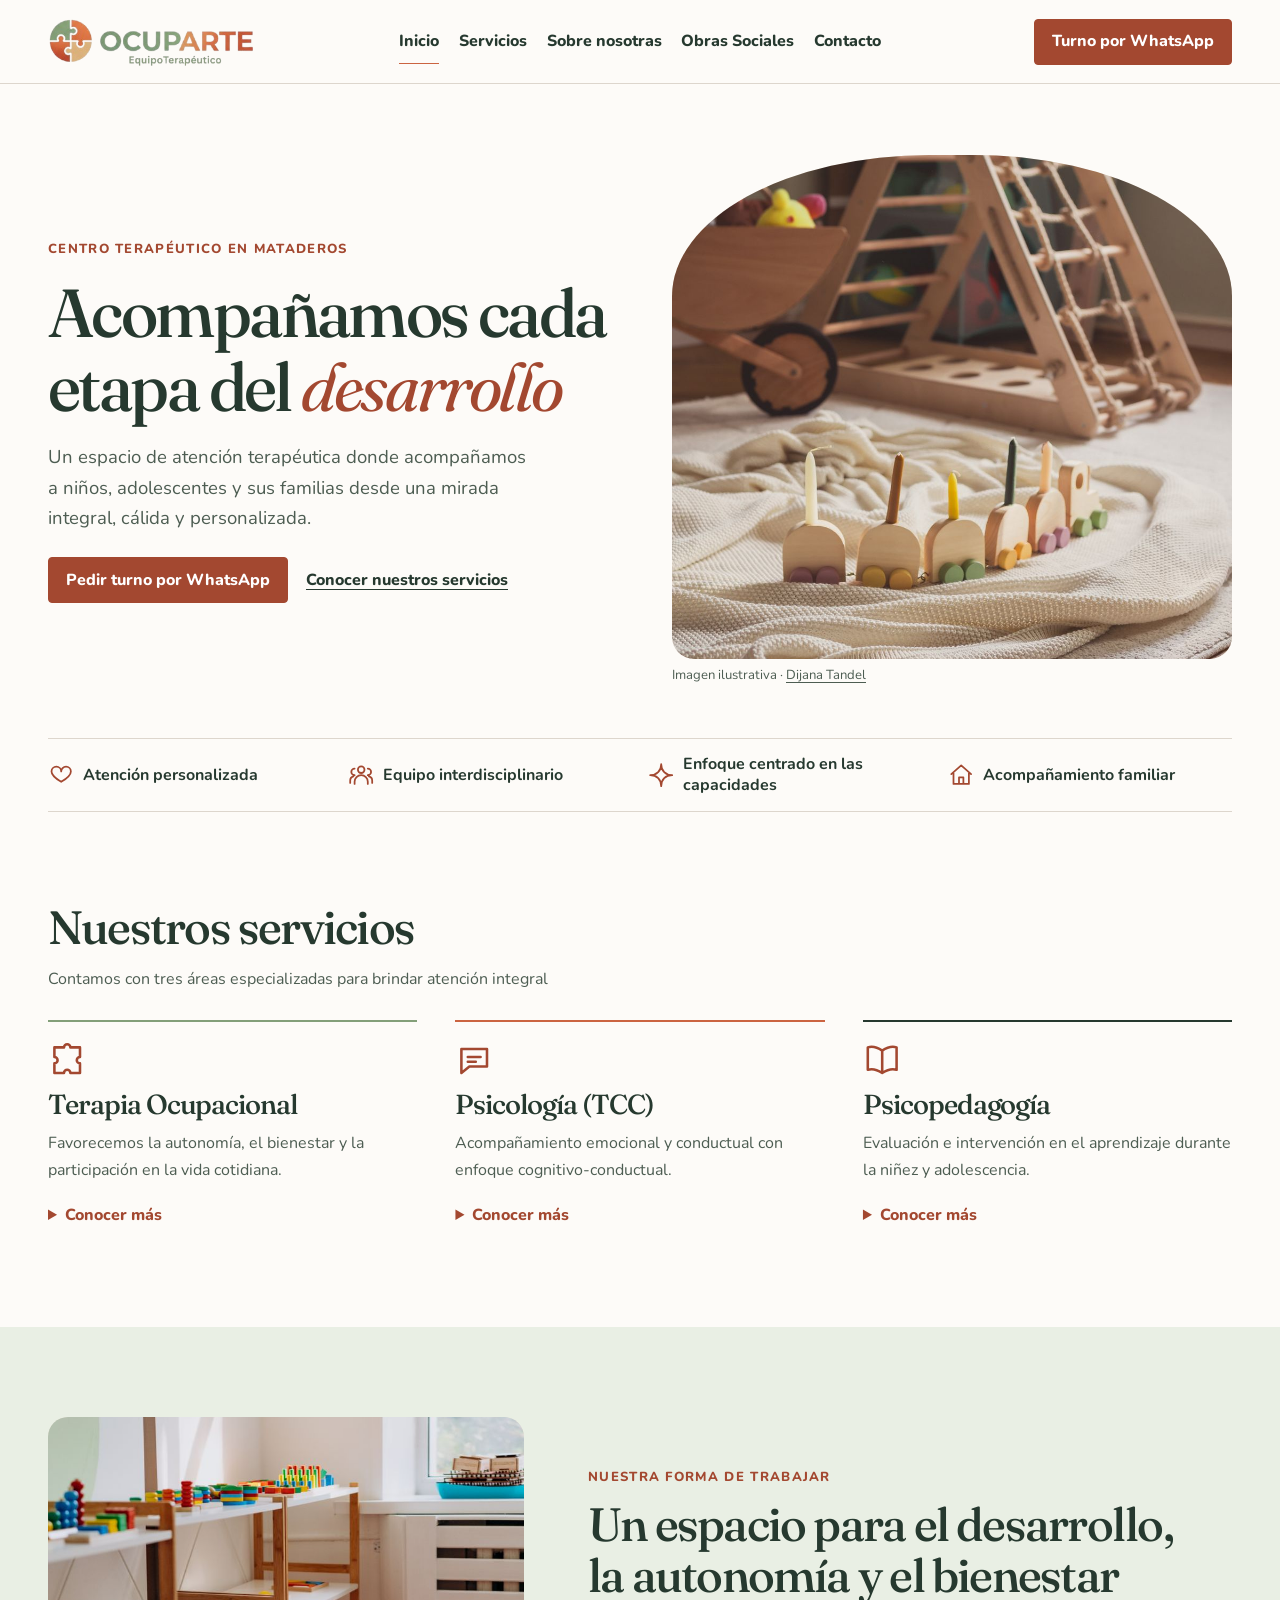
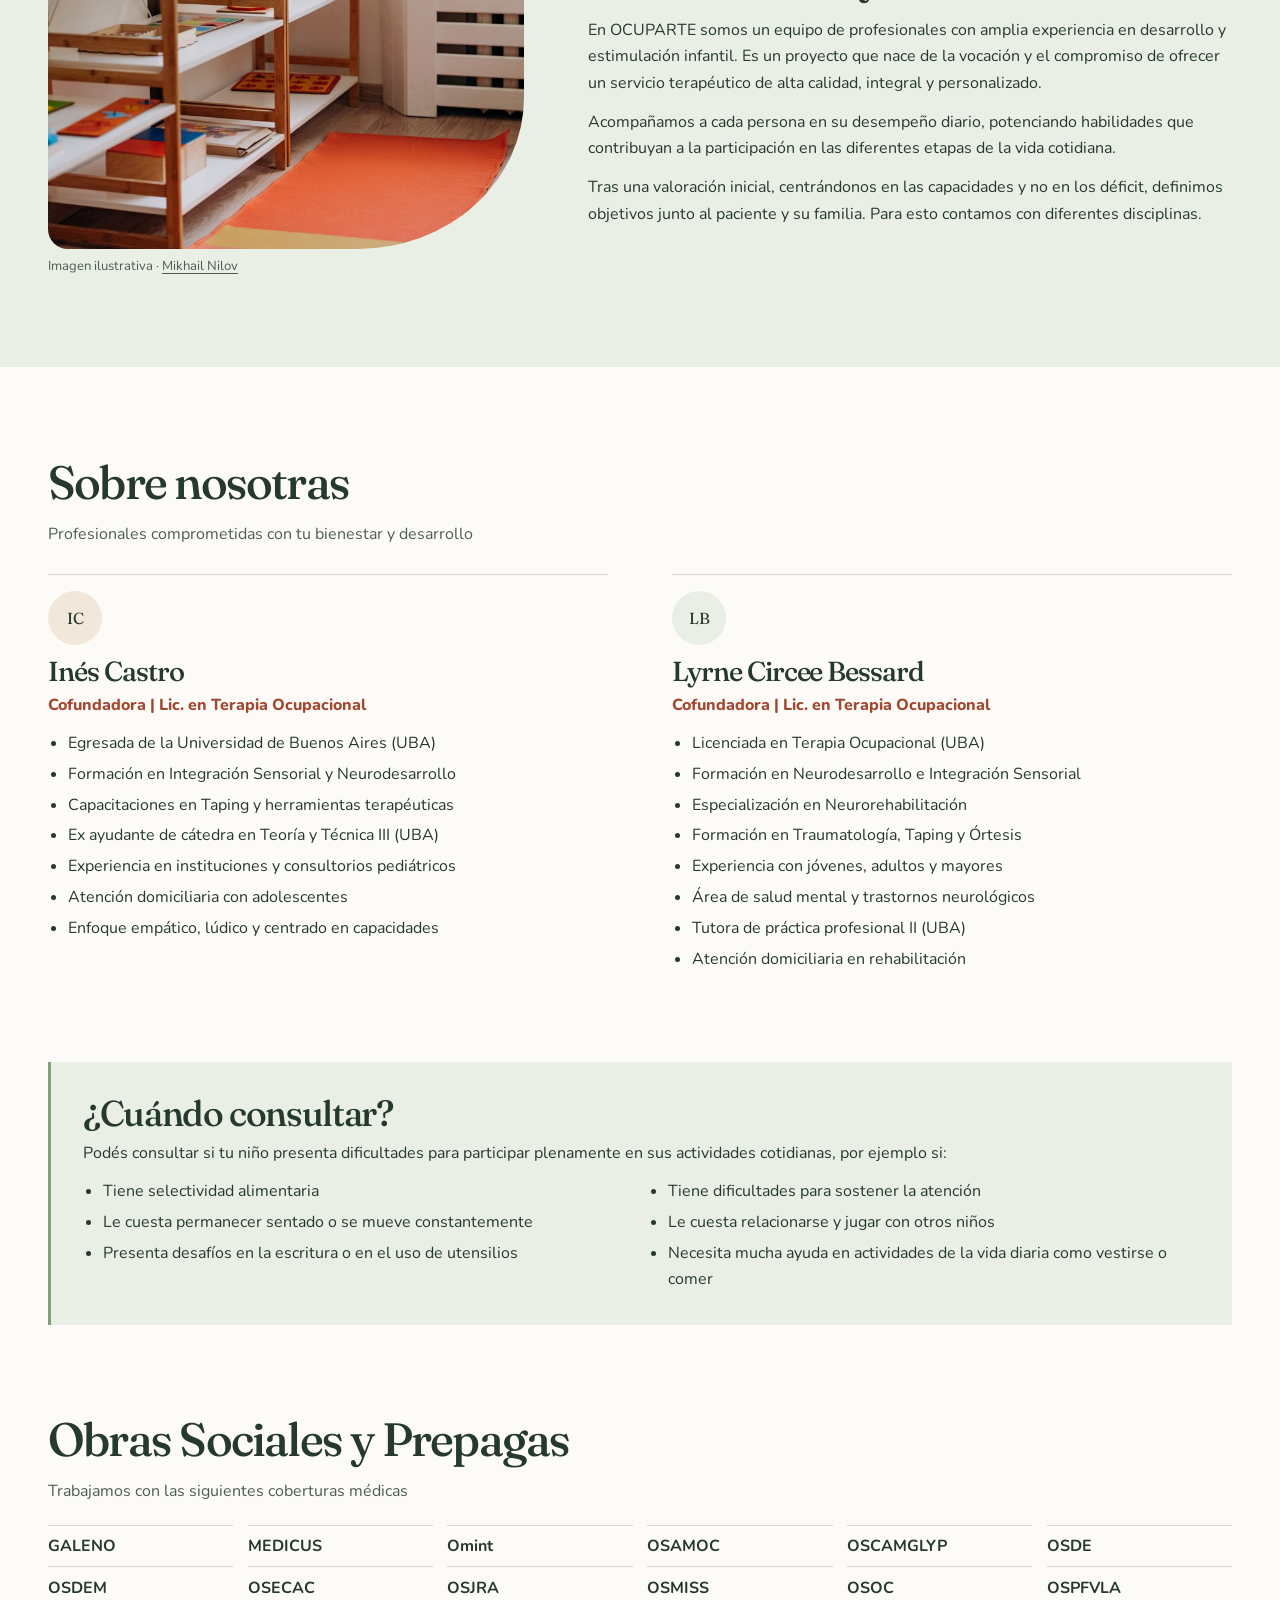
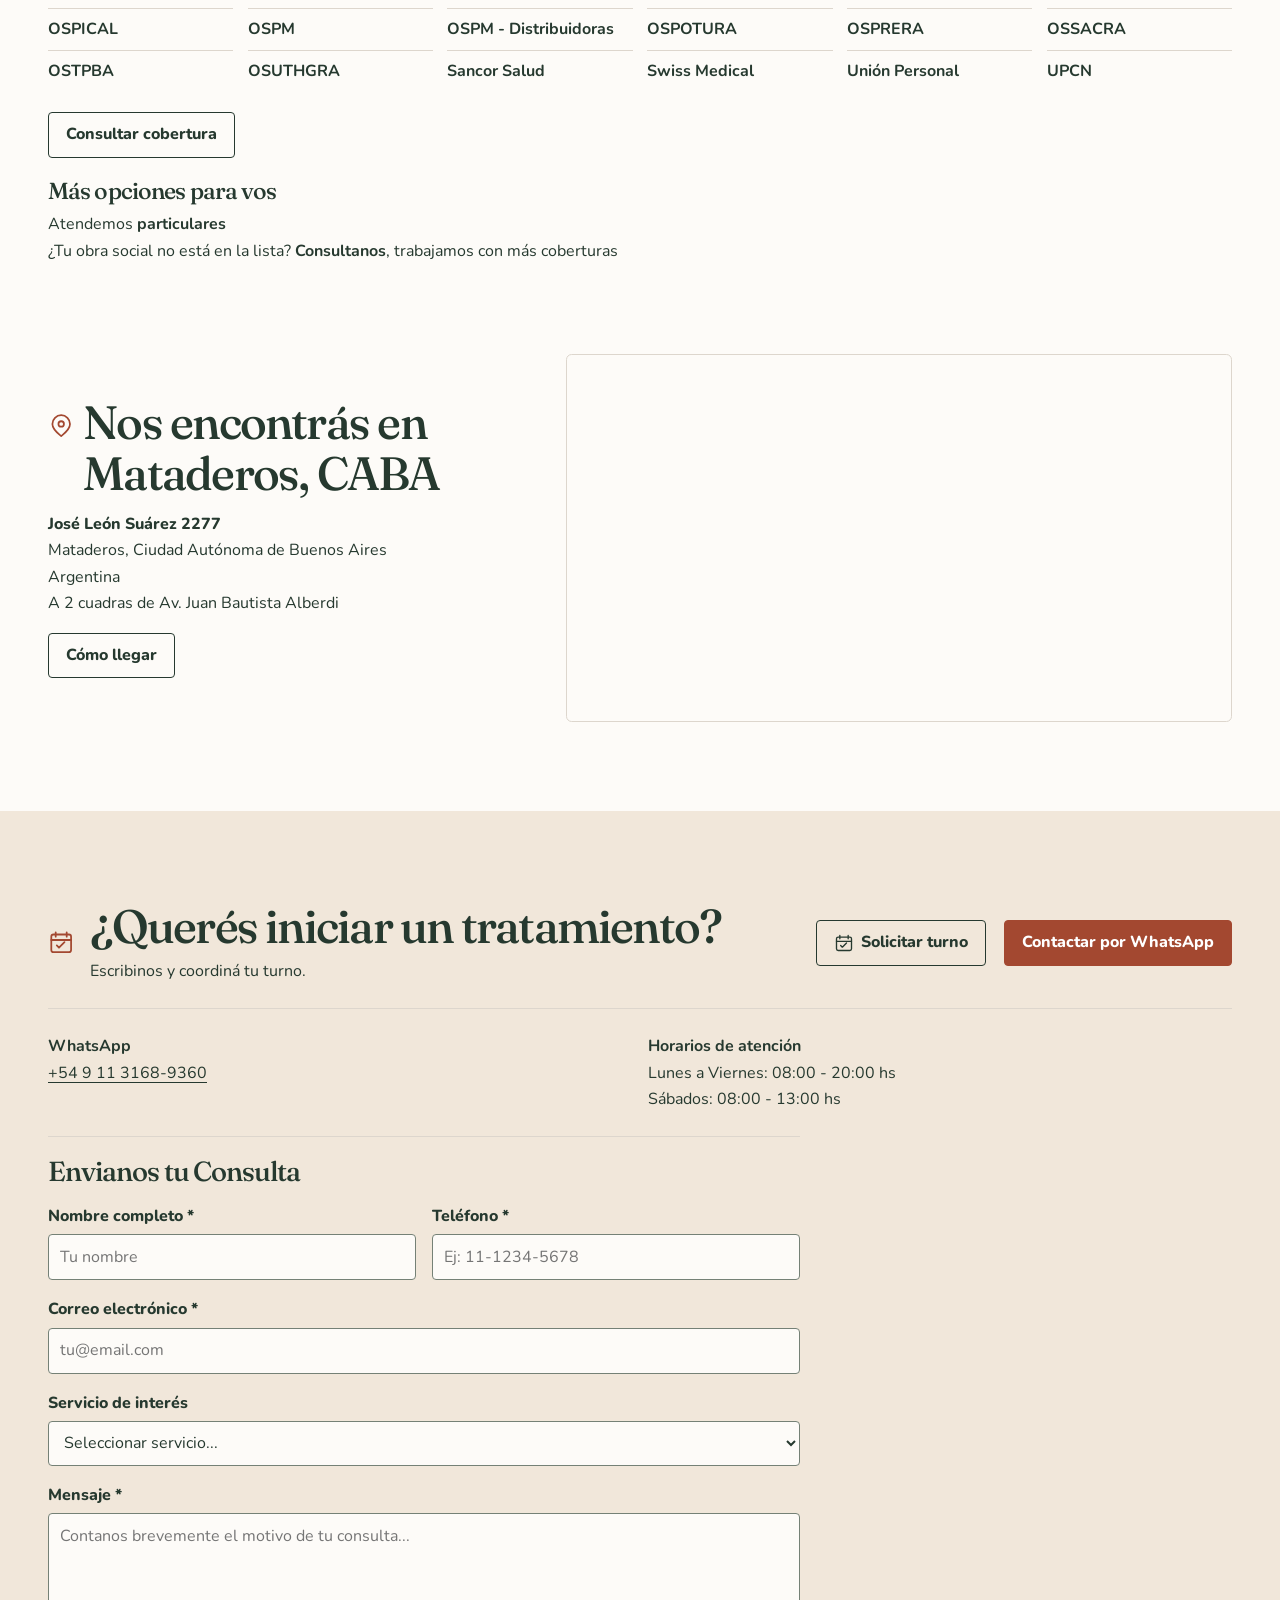
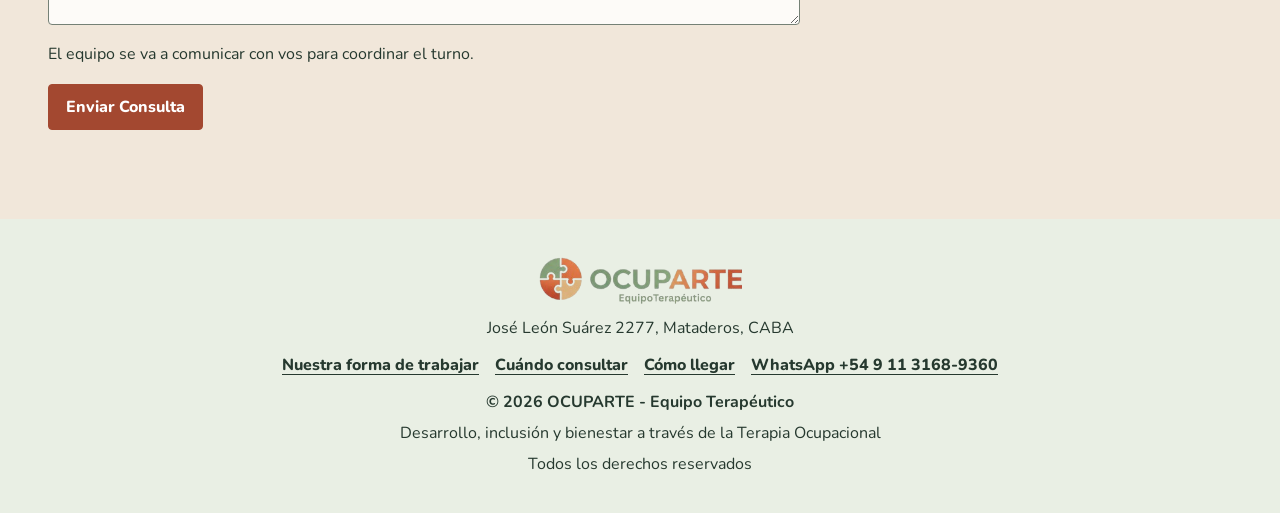
==== commit d5ff4163: "Aplicar el rediseno editorial de Ocuparte" ====
--- a/index.html
+++ b/index.html
@@ -18,10 +18,10 @@
     <meta property="og:image" content="logo.png">
     <meta property="og:locale" content="es_AR">
 
-    <!-- Google Fonts - Nunito -->
+    <!-- Google Fonts -->
     <link rel="preconnect" href="https://fonts.googleapis.com">
     <link rel="preconnect" href="https://fonts.gstatic.com" crossorigin>
-    <link href="https://fonts.googleapis.com/css2?family=Nunito:wght@400;500;600;700;800&display=swap" rel="stylesheet">
+    <link href="https://fonts.googleapis.com/css2?family=Fraunces:ital,wght@0,400;0,500;1,400&amp;family=Nunito:wght@400;600;700;800&display=swap" rel="stylesheet">
     <link rel="stylesheet" href="styles.css">
 
 </head>
@@ -35,36 +35,29 @@
             <ul id="nav-menu">
                 <li><a href="#inicio" aria-current="location">Inicio</a></li>
                 <li><a href="#servicios">Servicios</a></li>
-                <li><a href="#equipo">Equipo</a></li>
+                <li><a href="#equipo">Sobre nosotras</a></li>
                 <li><a href="#obras">Obras Sociales</a></li>
-                <li><a href="#recursos">Recursos</a></li>
                 <li><a href="#contacto">Contacto</a></li>
             </ul>
-            <a class="button header-cta" href="#formulario"><svg class="line-icon" aria-hidden="true" viewBox="0 0 24 24" fill="none" stroke="currentColor" stroke-width="1.6" stroke-linecap="round" stroke-linejoin="round"><rect x="3" y="5" width="18" height="16" rx="2"/><path d="M7 3v4m10-4v4M3 10h18m-13 5 2 2 5-5"/></svg> Solicitar turno</a>
+            <a class="button header-cta" href="https://wa.me/5491131689360" target="_blank" rel="noopener">Turno por WhatsApp</a>
         </nav>
     </header>
 
     <main id="contenido" tabindex="-1">
         <section id="inicio" class="hero">
             <div class="shell hero-grid">
-                <div>
-                    <h1>Acompañamos el desarrollo y bienestar de niños, adolescentes <span>y sus familias</span></h1>
-                    <p class="hero-intro">Abordajes interdisciplinarios, personalizados y basados en la evidencia.</p>
+                <div class="hero-copy">
+                    <p class="eyebrow">Centro terapéutico en Mataderos</p>
+                    <h1>Acompañamos cada etapa del <em>desarrollo</em></h1>
+                    <p class="hero-intro">Un espacio de atención terapéutica donde acompañamos a niños, adolescentes y sus familias desde una mirada integral, cálida y personalizada.</p>
                     <div class="actions">
-                        <a class="button" href="#formulario"><svg class="line-icon" aria-hidden="true" viewBox="0 0 24 24" fill="none" stroke="currentColor" stroke-width="1.6" stroke-linecap="round" stroke-linejoin="round"><rect x="3" y="5" width="18" height="16" rx="2"/><path d="M7 3v4m10-4v4M3 10h18m-13 5 2 2 5-5"/></svg> Solicitar turno</a>
-                        <a class="button button-outline" href="https://wa.me/5491131689360" target="_blank" rel="noopener">Contactar por WhatsApp</a>
-                    </div>
-                    <nav aria-label="Accesos rápidos">
-                        <ul class="hero-shortcuts">
-                            <li><a href="#servicios">Ver servicios</a></li>
-                            <li><a href="#obras">Ver coberturas</a></li>
-                            <li><a href="#ubicacion">Cómo llegar</a></li>
-                        </ul>
-                    </nav>
+                        <a class="button" href="https://wa.me/5491131689360" target="_blank" rel="noopener">Pedir turno por WhatsApp</a>
+                        <a class="text-link" href="#servicios">Conocer nuestros servicios</a>
+                    </div>
                 </div>
                 <figure class="hero-visual">
-                    <div class="visual-art" aria-hidden="true"><svg class="line-icon" aria-hidden="true" viewBox="0 0 24 24" fill="none" stroke="currentColor" stroke-width="1.6" stroke-linecap="round" stroke-linejoin="round"><path d="M20.8 8.6c0 4.3-8.8 9.4-8.8 9.4S3.2 12.9 3.2 8.6a4.4 4.4 0 0 1 8.8 0 4.4 4.4 0 0 1 8.8 0Z"/></svg></div>
-                    <figcaption>Espacio provisional para una fotografía terapéutica</figcaption>
+                    <img src="assets/espacio-de-juego.jpg" width="1050" height="1575" alt="Rincón de juego iluminado por el sol, con materiales de madera" fetchpriority="high">
+                    <figcaption>Imagen ilustrativa · <a href="https://www.pexels.com/photo/32720305/" target="_blank" rel="noopener">Dijana Tandel</a></figcaption>
                 </figure>
             </div>
         </section>
@@ -155,133 +148,25 @@
 
         </section>
 
-        <section id="ubicacion" class="shell section visit-section" aria-label="Ubicación y coberturas">
-            <div class="visit-grid">
-                <article class="visit-card location-info">
-                    <h2 class="location-heading">
-                        <svg class="line-icon" aria-hidden="true" viewBox="0 0 24 24" fill="none" stroke="currentColor" stroke-width="1.6" stroke-linecap="round" stroke-linejoin="round"><path d="M20 10c0 5-8 11-8 11s-8-6-8-11a8 8 0 1 1 16 0Z"/><circle cx="12" cy="10" r="2.5"/></svg>
-                        <span>Nos encontrás en Mataderos, CABA</span>
-                    </h2>
-                    <div class="location-details">
-                        <p class="address">José León Suárez 2277</p>
-                        <p>Mataderos, Ciudad Autónoma de Buenos Aires</p>
-                        <p>Argentina</p>
-                        <p class="reference">A 2 cuadras de Av. Juan Bautista Alberdi</p>
-                    </div>
-                    <a href="https://www.google.com/maps/dir/?api=1&amp;destination=Jos%C3%A9%20Le%C3%B3n%20Su%C3%A1rez%202277%2C%20Mataderos%2C%20Ciudad%20Aut%C3%B3noma%20de%20Buenos%20Aires%2C%20Argentina"
-                       target="_blank"
-                       rel="noopener noreferrer"
-                       class="button button-outline btn-directions">
-                        Cómo llegar
-                    </a>
-                    <p class="location-photo">Espacio para una foto del centro</p>
-                </article>
-                <article class="visit-card coverage-card">
-                    <svg class="line-icon" aria-hidden="true" viewBox="0 0 24 24" fill="none" stroke="currentColor" stroke-width="1.6" stroke-linecap="round" stroke-linejoin="round"><path d="m12 3 8 3v5c0 5-3 8-8 10-5-2-8-5-8-10V6Zm-3 9 2 2 4-4"/></svg>
-                    <h2>Trabajamos con obras sociales</h2>
-                    <p>Atendemos a través de obras sociales y prepagas. También recibimos consultas particulares.</p>
-                    <a class="button button-outline" href="#obras">Ver obras sociales</a>
-                </article>
-            </div>
-        </section>
-
-        <!-- Contacto -->
-        <section class="contact-section section" id="contacto">
-            <div class="shell">
-                <div class="contact-banner">
-                    <div class="contact-banner-title"><svg class="line-icon" aria-hidden="true" viewBox="0 0 24 24" fill="none" stroke="currentColor" stroke-width="1.6" stroke-linecap="round" stroke-linejoin="round"><rect x="3" y="5" width="18" height="16" rx="2"/><path d="M7 3v4m10-4v4M3 10h18m-13 5 2 2 5-5"/></svg><div><h2>¿Querés iniciar un tratamiento?</h2><p>Escribinos y coordiná tu turno.</p></div></div>
-                    <div class="actions">
-                        <a class="button button-white" href="#formulario"><svg class="line-icon" aria-hidden="true" viewBox="0 0 24 24" fill="none" stroke="currentColor" stroke-width="1.6" stroke-linecap="round" stroke-linejoin="round"><rect x="3" y="5" width="18" height="16" rx="2"/><path d="M7 3v4m10-4v4M3 10h18m-13 5 2 2 5-5"/></svg> Solicitar turno</a>
-                        <a class="button button-whatsapp" href="https://wa.me/5491131689360" target="_blank" rel="noopener">Contactar por WhatsApp</a>
-                    </div>
-                </div>
-
-                <div class="contact-info">
-                    <div class="contact-item">
-                        <strong>WhatsApp</strong>
-                        <p><a href="https://wa.me/5491131689360" target="_blank" rel="noopener">+54 9 11 3168-9360</a></p>
-                    </div>
-                    <div class="contact-item">
-                        <strong>🕐 Horarios de Atención</strong>
-                        Lunes a Viernes: 08:00 - 20:00 hs<br>
-                        Sábados: 08:00 - 13:00 hs
-                    </div>
-                </div>
-
-                <!-- Sección Ubicación con Mapa -->
-                <div class="map-container">
-                    <iframe
-                        src="https://maps.google.com/maps?q=Jos%C3%A9%20Le%C3%B3n%20Su%C3%A1rez%202277%2C%20Mataderos%2C%20Ciudad%20Aut%C3%B3noma%20de%20Buenos%20Aires%2C%20Argentina&amp;z=17&amp;output=embed"
-                        allowfullscreen=""
-                        title="Ubicación de OCUPARTE en Google Maps"
-                        loading="lazy"
-                        referrerpolicy="no-referrer-when-downgrade">
-                    </iframe>
-                </div>
-
-                <!-- Formulario de Consulta -->
-                <div class="form-container" id="formulario">
-                    <h3>Envianos tu Consulta</h3>
-                    <form name="consulta" method="POST" action="/consulta-enviada/" data-netlify="true" netlify-honeypot="bot-field">
-                        <input type="hidden" name="form-name" value="consulta">
-                        <p hidden>
-                            <label>No completar: <input name="bot-field"></label>
-                        </p>
-
-                        <div class="form-row">
-                            <div class="form-group">
-                                <label for="nombre">Nombre completo *</label>
-                                <input type="text" id="nombre" name="nombre" autocomplete="name" required placeholder="Tu nombre">
-                            </div>
-                            <div class="form-group">
-                                <label for="telefono">Teléfono *</label>
-                                <input type="tel" id="telefono" name="telefono" autocomplete="tel" required placeholder="Ej: 11-1234-5678">
-                            </div>
-                        </div>
-
-                        <div class="form-group">
-                            <label for="email">Correo electrónico *</label>
-                            <input type="email" id="email" name="email" autocomplete="email" required placeholder="tu@email.com">
-                        </div>
-
-                        <div class="form-group">
-                            <label for="servicio">Servicio de interés</label>
-                            <select id="servicio" name="servicio">
-                                <option value="">Seleccionar servicio...</option>
-                                <option value="terapia-ocupacional">Terapia Ocupacional con Integración Sensorial</option>
-                                <option value="psicologia">Psicología con orientación TCC</option>
-                                <option value="psicopedagogia">Psicopedagogía</option>
-                                <option value="consulta-general">Consulta general</option>
-                            </select>
-                        </div>
-
-                        <div class="form-group">
-                            <label for="mensaje">Mensaje *</label>
-                            <textarea id="mensaje" name="mensaje" required placeholder="Contanos brevemente el motivo de tu consulta..."></textarea>
-                        </div>
-
-                        <p>El equipo se va a comunicar con vos para coordinar el turno.</p>
-                        <button type="submit" class="button btn-submit">Enviar Consulta</button>
-                    </form>
-                </div>
-            </div>
-        </section>
-        <section id="nosotros" class="shell section about-section">
-            <h2>¿Quiénes Somos?</h2>
-            <div class="section-intro">
-                <p>En OCUPARTE somos un equipo de profesionales con amplia experiencia en desarrollo y estimulación infantil. Es un proyecto que nace de la vocación y el compromiso de ofrecer un servicio terapéutico de alta calidad, integral y personalizado.</p>
-            </div>
-
-            <div class="highlight-box">
-                Acompañamos a cada persona en su desempeño diario, potenciando habilidades que contribuyan a la participación en las diferentes etapas de la vida cotidiana.<br><br>
-                Tras una valoración inicial, centrándonos en las capacidades y no en los déficit, definimos objetivos junto al paciente y su familia. Para esto contamos con diferentes disciplinas.
-            </div>
-
+        <section id="nosotros" class="about-section section">
+            <div class="shell philosophy-grid">
+                <figure class="philosophy-photo">
+                    <img src="assets/materiales-de-juego.jpg" width="760" height="1140" alt="Materiales de juego y aprendizaje ordenados en estantes" loading="lazy" decoding="async">
+                    <figcaption>Imagen ilustrativa · <a href="https://www.pexels.com/photo/8923987/" target="_blank" rel="noopener">Mikhail Nilov</a></figcaption>
+                </figure>
+                <div class="philosophy-copy">
+                    <p class="eyebrow">Nuestra forma de trabajar</p>
+                    <h2>Un espacio para el desarrollo, la autonomía y el bienestar</h2>
+                    <p>En OCUPARTE somos un equipo de profesionales con amplia experiencia en desarrollo y estimulación infantil. Es un proyecto que nace de la vocación y el compromiso de ofrecer un servicio terapéutico de alta calidad, integral y personalizado.</p>
+                    <p>Acompañamos a cada persona en su desempeño diario, potenciando habilidades que contribuyan a la participación en las diferentes etapas de la vida cotidiana.</p>
+                    <p>Tras una valoración inicial, centrándonos en las capacidades y no en los déficit, definimos objetivos junto al paciente y su familia. Para esto contamos con diferentes disciplinas.</p>
+                </div>
+            </div>
         </section>
 
         <!-- Equipo -->
         <section id="equipo" class="shell section">
-            <h2>Nuestro Equipo</h2>
+            <h2>Sobre nosotras</h2>
             <div class="section-intro">
                 Profesionales comprometidas con tu bienestar y desarrollo
             </div>
@@ -289,7 +174,7 @@
             <div class="team-grid">
                 <!-- Inés Castro -->
                 <div class="team-member">
-                    <div class="team-photo" aria-hidden="true">IC</div>
+                    <div class="team-initials" aria-hidden="true">IC</div>
                     <h3>Inés Castro</h3>
                     <div class="role">Cofundadora | Lic. en Terapia Ocupacional</div>
                     <ul>
@@ -305,7 +190,7 @@
 
                 <!-- Lyrne Circee Bessard -->
                 <div class="team-member">
-                    <div class="team-photo" aria-hidden="true">LB</div>
+                    <div class="team-initials" aria-hidden="true">LB</div>
                     <h3>Lyrne Circee Bessard</h3>
                     <div class="role">Cofundadora | Lic. en Terapia Ocupacional</div>
                     <ul>
@@ -324,7 +209,7 @@
 
         <!-- Cuándo Consultar -->
         <div class="shell cuando-consultar-section" id="recursos">
-            <h3>¿Cuándo consultar?</h3>
+            <h2>¿Cuándo consultar?</h2>
             <p class="cuando-intro">Podés consultar si tu niño presenta dificultades para participar plenamente en sus actividades cotidianas, por ejemplo si:</p>
             <ul class="cuando-lista">
                 <li>Tiene selectividad alimentaria</li>
@@ -343,32 +228,32 @@
                 Trabajamos con las siguientes coberturas médicas
             </div>
 
-            <div class="obras-grid">
-                <div class="obra-badge">GALENO</div>
-                <div class="obra-badge">MEDICUS</div>
-                <div class="obra-badge">Omint</div>
-                <div class="obra-badge">OSAMOC</div>
-                <div class="obra-badge">OSCAMGLYP</div>
-                <div class="obra-badge">OSDE</div>
-                <div class="obra-badge">OSDEM</div>
-                <div class="obra-badge">OSECAC</div>
-                <div class="obra-badge">OSJRA</div>
-                <div class="obra-badge">OSMISS</div>
-                <div class="obra-badge">OSOC</div>
-                <div class="obra-badge">OSPFVLA</div>
-                <div class="obra-badge">OSPICAL</div>
-                <div class="obra-badge">OSPM</div>
-                <div class="obra-badge">OSPM - Distribuidoras</div>
-                <div class="obra-badge">OSPOTURA</div>
-                <div class="obra-badge">OSPRERA</div>
-                <div class="obra-badge">OSSACRA</div>
-                <div class="obra-badge">OSTPBA</div>
-                <div class="obra-badge">OSUTHGRA</div>
-                <div class="obra-badge">Sancor Salud</div>
-                <div class="obra-badge">Swiss Medical</div>
-                <div class="obra-badge">Unión Personal</div>
-                <div class="obra-badge">UPCN</div>
-            </div>
+            <ul class="obras-grid">
+                <li>GALENO</li>
+                <li>MEDICUS</li>
+                <li>Omint</li>
+                <li>OSAMOC</li>
+                <li>OSCAMGLYP</li>
+                <li>OSDE</li>
+                <li>OSDEM</li>
+                <li>OSECAC</li>
+                <li>OSJRA</li>
+                <li>OSMISS</li>
+                <li>OSOC</li>
+                <li>OSPFVLA</li>
+                <li>OSPICAL</li>
+                <li>OSPM</li>
+                <li>OSPM - Distribuidoras</li>
+                <li>OSPOTURA</li>
+                <li>OSPRERA</li>
+                <li>OSSACRA</li>
+                <li>OSTPBA</li>
+                <li>OSUTHGRA</li>
+                <li>Sancor Salud</li>
+                <li>Swiss Medical</li>
+                <li>Unión Personal</li>
+                <li>UPCN</li>
+            </ul>
             <a class="button button-outline coverage-query" href="#formulario">Consultar cobertura</a>
 
             <!-- Card Más Opciones -->
@@ -376,24 +261,131 @@
                 <h3>Más opciones para vos</h3>
                 <div class="opciones-lista">
                     <div class="opcion-item">
-                        <span class="opcion-icon">👤</span>
+
                         <span>Atendemos <strong>particulares</strong></span>
                     </div>
                     <div class="opcion-item">
-                        <span class="opcion-icon">📋</span>
+
                         <span>¿Tu obra social no está en la lista? <strong>Consultanos</strong>, trabajamos con más coberturas</span>
                     </div>
                 </div>
             </div>
         </section>
 
+        <section id="ubicacion" class="shell section visit-section" aria-labelledby="location-title">
+            <div class="visit-grid">
+                <article class="location-info">
+                    <h2 class="location-heading" id="location-title">
+                        <svg class="line-icon" aria-hidden="true" viewBox="0 0 24 24" fill="none" stroke="currentColor" stroke-width="1.6" stroke-linecap="round" stroke-linejoin="round"><path d="M20 10c0 5-8 11-8 11s-8-6-8-11a8 8 0 1 1 16 0Z"/><circle cx="12" cy="10" r="2.5"/></svg>
+                        <span>Nos encontrás en Mataderos, CABA</span>
+                    </h2>
+                    <div class="location-details">
+                        <p class="address">José León Suárez 2277</p>
+                        <p>Mataderos, Ciudad Autónoma de Buenos Aires</p>
+                        <p>Argentina</p>
+                        <p class="reference">A 2 cuadras de Av. Juan Bautista Alberdi</p>
+                    </div>
+                    <a href="https://www.google.com/maps/dir/?api=1&amp;destination=Jos%C3%A9%20Le%C3%B3n%20Su%C3%A1rez%202277%2C%20Mataderos%2C%20Ciudad%20Aut%C3%B3noma%20de%20Buenos%20Aires%2C%20Argentina"
+                       target="_blank"
+                       rel="noopener noreferrer"
+                       class="button button-outline">
+                        Cómo llegar
+                    </a>
+                </article>
+
+                <div class="map-container">
+                    <iframe
+                        src="https://maps.google.com/maps?q=Jos%C3%A9%20Le%C3%B3n%20Su%C3%A1rez%202277%2C%20Mataderos%2C%20Ciudad%20Aut%C3%B3noma%20de%20Buenos%20Aires%2C%20Argentina&amp;z=17&amp;output=embed"
+                        allowfullscreen=""
+                        title="Ubicación de OCUPARTE en Google Maps"
+                        loading="lazy"
+                        referrerpolicy="no-referrer-when-downgrade">
+                    </iframe>
+                </div>
+            </div>
+        </section>
+
+        <!-- Contacto -->
+        <section class="contact-section section" id="contacto">
+            <div class="shell">
+                <div class="contact-banner">
+                    <div class="contact-banner-title"><svg class="line-icon" aria-hidden="true" viewBox="0 0 24 24" fill="none" stroke="currentColor" stroke-width="1.6" stroke-linecap="round" stroke-linejoin="round"><rect x="3" y="5" width="18" height="16" rx="2"/><path d="M7 3v4m10-4v4M3 10h18m-13 5 2 2 5-5"/></svg><div><h2>¿Querés iniciar un tratamiento?</h2><p>Escribinos y coordiná tu turno.</p></div></div>
+                    <div class="actions">
+                        <a class="button button-white" href="#formulario"><svg class="line-icon" aria-hidden="true" viewBox="0 0 24 24" fill="none" stroke="currentColor" stroke-width="1.6" stroke-linecap="round" stroke-linejoin="round"><rect x="3" y="5" width="18" height="16" rx="2"/><path d="M7 3v4m10-4v4M3 10h18m-13 5 2 2 5-5"/></svg> Solicitar turno</a>
+                        <a class="button" href="https://wa.me/5491131689360" target="_blank" rel="noopener">Contactar por WhatsApp</a>
+                    </div>
+                </div>
+
+                <div class="contact-info">
+                    <div class="contact-item">
+                        <strong>WhatsApp</strong>
+                        <p><a href="https://wa.me/5491131689360" target="_blank" rel="noopener">+54 9 11 3168-9360</a></p>
+                    </div>
+                    <div class="contact-item">
+                        <strong>Horarios de atención</strong>
+                        Lunes a Viernes: 08:00 - 20:00 hs<br>
+                        Sábados: 08:00 - 13:00 hs
+                    </div>
+                </div>
+
+                <!-- Formulario de Consulta -->
+                <div class="form-container" id="formulario">
+                    <h3>Envianos tu Consulta</h3>
+                    <form name="consulta" method="POST" action="/consulta-enviada/" data-netlify="true" netlify-honeypot="bot-field">
+                        <input type="hidden" name="form-name" value="consulta">
+                        <p hidden>
+                            <label>No completar: <input name="bot-field"></label>
+                        </p>
+
+                        <div class="form-row">
+                            <div class="form-group">
+                                <label for="nombre">Nombre completo *</label>
+                                <input type="text" id="nombre" name="nombre" autocomplete="name" required placeholder="Tu nombre">
+                            </div>
+                            <div class="form-group">
+                                <label for="telefono">Teléfono *</label>
+                                <input type="tel" id="telefono" name="telefono" autocomplete="tel" required placeholder="Ej: 11-1234-5678">
+                            </div>
+                        </div>
+
+                        <div class="form-group">
+                            <label for="email">Correo electrónico *</label>
+                            <input type="email" id="email" name="email" autocomplete="email" required placeholder="tu@email.com">
+                        </div>
+
+                        <div class="form-group">
+                            <label for="servicio">Servicio de interés</label>
+                            <select id="servicio" name="servicio">
+                                <option value="">Seleccionar servicio...</option>
+                                <option value="terapia-ocupacional">Terapia Ocupacional con Integración Sensorial</option>
+                                <option value="psicologia">Psicología con orientación TCC</option>
+                                <option value="psicopedagogia">Psicopedagogía</option>
+                                <option value="consulta-general">Consulta general</option>
+                            </select>
+                        </div>
+
+                        <div class="form-group">
+                            <label for="mensaje">Mensaje *</label>
+                            <textarea id="mensaje" name="mensaje" required placeholder="Contanos brevemente el motivo de tu consulta..."></textarea>
+                        </div>
+
+                        <p>El equipo se va a comunicar con vos para coordinar el turno.</p>
+                        <button type="submit" class="button btn-submit">Enviar Consulta</button>
+                    </form>
+                </div>
+            </div>
+        </section>
     </main>
 
     <!-- Footer -->
     <footer>
+        <a class="brand footer-brand" href="#inicio"><img src="logo.png" alt="OCUPARTE, Equipo Terapéutico" width="502" height="497"></a>
+        <p>José León Suárez 2277, Mataderos, CABA</p>
         <p class="footer-links">
-            <a href="#nosotros">Nosotros</a>
-            <a href="https://wa.me/5491131689360" target="_blank" rel="noopener">WhatsApp</a>
+            <a href="#nosotros">Nuestra forma de trabajar</a>
+            <a href="#recursos">Cuándo consultar</a>
+            <a href="#ubicacion">Cómo llegar</a>
+            <a href="https://wa.me/5491131689360" target="_blank" rel="noopener">WhatsApp +54 9 11 3168-9360</a>
         </p>
         <p><strong>&copy; 2026 OCUPARTE - Equipo Terapéutico</strong></p>
         <p>Desarrollo, inclusión y bienestar a través de la Terapia Ocupacional</p>
--- a/styles.css
+++ b/styles.css
@@ -12,37 +12,42 @@
     --clay-hover: #853823;
     --line: #ddd6cd;
     --white: #fff;
-    --radius: 1.5rem;
+    --display-font: Fraunces, Georgia, serif;
 }
 
 *, *::before, *::after { box-sizing: border-box; }
-
 html { scroll-padding-top: 1rem; }
-
 body {
     margin: 0;
     background: var(--paper);
     color: var(--ink);
     font: 1rem/1.65 Nunito, system-ui, sans-serif;
 }
-
 img { display: block; max-width: 100%; height: auto; }
-
 h1, h2, h3, p, figure { margin: 0; }
-
-h1, h2, h3 { line-height: 1.13; font-weight: 800; }
-h1 { font-size: clamp(2.15rem, 3.65vw, 3.55rem); letter-spacing: -.052em; text-wrap: balance; }
-h2 { font-size: clamp(1.95rem, 3.1vw, 3rem); letter-spacing: -.04em; text-wrap: balance; }
-h3 { font-size: clamp(1.22rem, 2vw, 1.52rem); letter-spacing: -.02em; }
-
-a { color: inherit; }
+h1, h2, h3 {
+    font-family: var(--display-font);
+    font-weight: 500;
+    line-height: 1.08;
+    letter-spacing: -.038em;
+}
+h1 { font-size: clamp(2.5rem, 5.3vw, 5.55rem); }
+h2 { font-size: clamp(2rem, 3.65vw, 3.8rem); text-wrap: balance; }
+h3 { font-size: clamp(1.4rem, 2.15vw, 2.15rem); }
+a { color: inherit; text-underline-offset: .22em; }
 button, input, select, textarea { font: inherit; }
-:focus-visible { outline: 3px solid var(--ink); outline-offset: 4px; }
-
+:focus-visible { outline: 3px solid var(--clay); outline-offset: 4px; }
 .shell { width: min(74rem, calc(100% - 3rem)); margin-inline: auto; }
-.section { padding-block: clamp(2.7rem, 6vw, 5.25rem); }
-.section-intro { max-width: 64ch; margin-top: .8rem; color: var(--muted); }
-
+.section { padding-block: clamp(3rem, 7vw, 6.25rem); }
+.section-intro { max-width: 62ch; margin-top: .85rem; color: var(--muted); }
+.line-icon { display: block; flex: none; width: 1.65rem; height: 1.65rem; }
+.eyebrow {
+    color: var(--clay);
+    font-size: .82rem;
+    font-weight: 800;
+    letter-spacing: .1em;
+    text-transform: uppercase;
+}
 .skip-link {
     position: fixed;
     z-index: 10;
@@ -53,19 +58,24 @@
 }
 .skip-link:focus { transform: none; }
 
-.site-header { position: relative; z-index: 2; border-bottom: 1px solid var(--line); background: var(--paper); }
+.site-header {
+    position: relative;
+    z-index: 2;
+    background: var(--paper);
+    border-bottom: 1px solid var(--line);
+}
 .header-inner {
     display: grid;
-    grid-template-columns: minmax(11rem, 1fr) auto minmax(10rem, 1fr);
-    align-items: center;
-    gap: clamp(.6rem, 2vw, 1.8rem);
-    min-height: 5.25rem;
+    grid-template-columns: minmax(10rem, 1fr) auto minmax(10.5rem, 1fr);
+    align-items: center;
+    gap: clamp(.75rem, 2vw, 1.8rem);
+    min-height: 5.2rem;
 }
 .brand {
     position: relative;
     display: block;
     justify-self: start;
-    width: clamp(8rem, 18vw, 15.5rem);
+    width: clamp(9rem, 16vw, 13rem);
     aspect-ratio: 4 / 1;
     overflow: hidden;
 }
@@ -80,416 +90,259 @@
 .header-cta { justify-self: end; }
 #nav-menu {
     display: flex;
-    align-items: center;
     justify-content: center;
-    gap: clamp(.55rem, 1.35vw, 1.25rem);
+    align-items: center;
+    gap: clamp(.65rem, 1.55vw, 1.45rem);
     margin: 0;
     padding: 0;
     list-style: none;
 }
 #nav-menu a {
-    display: block;
-    padding-block: .5rem;
-    border-bottom: 2px solid transparent;
-    font-size: .95rem;
+    display: flex;
+    align-items: center;
+    min-height: 2.75rem;
+    border-bottom: 1px solid transparent;
+    text-decoration: none;
     font-weight: 800;
-    text-decoration: none;
     white-space: nowrap;
 }
 #nav-menu a:hover, #nav-menu a[aria-current="location"] { border-color: var(--terracotta); }
 .menu-toggle { display: none; }
 
-.button {
+.actions { display: flex; flex-wrap: wrap; gap: .7rem 1.15rem; align-items: center; }
+.button, .text-link {
     display: inline-flex;
     align-items: center;
     justify-content: center;
     min-height: 2.85rem;
-    padding: .58rem 1.16rem;
+    font-weight: 800;
+}
+.button {
+    gap: .45rem;
+    padding: .55rem 1.05rem;
     border: 1px solid var(--clay);
-    border-radius: 999px;
+    border-radius: .25rem;
     background: var(--clay);
     color: var(--white);
-    font-weight: 800;
     text-align: center;
     text-decoration: none;
     cursor: pointer;
 }
-.button .line-icon { width: 1.35rem; height: 1.35rem; margin-inline-end: .45rem; }
-.button:hover { background: var(--clay-hover); border-color: var(--clay-hover); }
-.button-outline { color: var(--ink); background: transparent; border-color: currentColor; }
-.button-outline:hover { background: var(--sage-light); border-color: var(--ink); }
-.actions { display: flex; flex-wrap: wrap; align-items: center; gap: .75rem; }
-
-.hero {
-    padding-block: clamp(1.5rem, 3vw, 2.75rem);
-    background: radial-gradient(ellipse at 0 0, #d6e1cb, transparent 48%),
-        linear-gradient(112deg, var(--sage-light) 5%, var(--paper) 55%, var(--clay-light));
-    border-end-start-radius: clamp(1.5rem, 7vw, 6rem);
-}
-.hero-grid { display: grid; grid-template-columns: minmax(0, .9fr) minmax(0, 1.1fr); align-items: center; gap: clamp(1.5rem, 4vw, 3.5rem); }
-h1 span { color: var(--clay); }
-.hero-intro { margin-block: 1.15rem 1.5rem; max-width: 42ch; color: var(--muted); font-size: clamp(1.05rem, 1.7vw, 1.25rem); }
-.hero-shortcuts {
-    display: flex;
-    flex-wrap: wrap;
-    gap: 0 1.2rem;
-    margin: .7rem 0 0;
+.button:hover { border-color: var(--clay-hover); background: var(--clay-hover); }
+.button .line-icon { width: 1.25rem; height: 1.25rem; }
+.button-outline { border-color: var(--ink); background: transparent; color: var(--ink); }
+.button-outline:hover { border-color: var(--ink); background: var(--sage-light); }
+.text-link:hover, .service-query:hover { color: var(--clay); }
+
+.hero { padding-block: clamp(2rem, 5.5vw, 5rem) clamp(1.7rem, 4vw, 3.3rem); }
+.hero-grid, .philosophy-grid, .visit-grid {
+    display: grid;
+    grid-template-columns: minmax(0, 1fr) minmax(0, 1fr);
+    align-items: center;
+    gap: clamp(1.75rem, 5vw, 5rem);
+}
+.hero-copy .eyebrow { margin-bottom: 1rem; }
+.hero h1 em { color: var(--clay); font-weight: 400; }
+.hero-intro {
+    max-width: 44ch;
+    margin-block: 1.2rem 1.45rem;
+    color: var(--muted);
+    font-size: clamp(1.05rem, 1.45vw, 1.2rem);
+}
+.hero-visual, .philosophy-photo { position: relative; min-width: 0; }
+.hero-visual img {
+    width: 100%;
+    aspect-ratio: 1.11;
+    object-fit: cover;
+    object-position: center 62%;
+    border-radius: 46% 46% 1.4rem 1.4rem / 28% 28% 1.4rem 1.4rem;
+    background: var(--sand);
+}
+figcaption { margin-top: .4rem; color: var(--muted); font-size: .82rem; }
+
+.benefits ul {
+    display: grid;
+    grid-template-columns: repeat(4, minmax(0, 1fr));
+    gap: .65rem 1rem;
+    margin: 0;
+    padding: .9rem 0;
+    border-block: 1px solid var(--line);
+    list-style: none;
+}
+.benefits li { display: flex; gap: .55rem; align-items: center; font-weight: 700; line-height: 1.35; }
+.benefits .line-icon { color: var(--clay); }
+
+.services-grid {
+    display: grid;
+    grid-template-columns: repeat(3, minmax(0, 1fr));
+    gap: clamp(1rem, 3vw, 2.65rem);
+    margin-top: 1.75rem;
+}
+.service-card { min-width: 0; padding-top: 1.15rem; border-top: 2px solid var(--sage); }
+.service-card:nth-child(2) { border-color: var(--terracotta); }
+.service-card:nth-child(3) { border-color: var(--ink); }
+.service-heading { display: grid; gap: .7rem; margin-bottom: .65rem; }
+.service-icon { color: var(--clay); }
+.service-icon .line-icon { width: 2.4rem; height: 2.4rem; }
+.service-card > p { color: var(--muted); }
+.service-card details { margin-top: .65rem; }
+.service-card summary {
+    width: fit-content;
+    min-height: 2.75rem;
+    padding-block: .5rem;
+    font-weight: 800;
+    color: var(--clay);
+    cursor: pointer;
+}
+.service-card summary:hover { text-decoration: underline; }
+.service-card details p { margin-top: .45rem; }
+.service-card ul, .team-member ul, .cuando-lista { margin: .7rem 0 0; padding-inline-start: 1.25rem; }
+.service-card li + li, .team-member li + li, .cuando-lista li + li { margin-top: .28rem; }
+.service-query { display: inline-block; padding-block: .55rem; margin-top: .35rem; font-weight: 800; }
+
+.about-section { background: var(--sage-light); }
+.philosophy-grid { grid-template-columns: minmax(0, .85fr) minmax(0, 1.15fr); }
+.philosophy-photo img {
+    width: 100%;
+    aspect-ratio: 1.1;
+    object-fit: cover;
+    object-position: center 53%;
+    border-radius: 1.25rem 1.25rem 35% 1.25rem;
+    background: var(--sand);
+}
+.philosophy-copy h2 { margin-block: .65rem 1.05rem; }
+.philosophy-copy p + p { margin-top: .8rem; }
+
+.team-grid, .contact-info, .form-row {
+    display: grid;
+    grid-template-columns: repeat(2, minmax(0, 1fr));
+    gap: 1rem;
+}
+.team-grid { gap: clamp(1.4rem, 5vw, 4rem); margin-top: 1.65rem; }
+.team-member { padding-top: 1rem; border-top: 1px solid var(--line); }
+.team-initials {
+    display: grid;
+    place-items: center;
+    width: 3.4rem;
+    height: 3.4rem;
+    margin-bottom: .75rem;
+    border-radius: 50%;
+    background: var(--sand);
+    font-family: var(--display-font);
+}
+.team-member:nth-child(2) .team-initials { background: var(--sage-light); }
+.role { margin-top: .35rem; color: var(--clay); font-weight: 800; }
+.cuando-consultar-section { padding: clamp(1.25rem, 3vw, 2rem); border-inline-start: 3px solid var(--sage); background: var(--sage-light); }
+.cuando-consultar-section h2 { font-size: clamp(1.6rem, 2.8vw, 2.5rem); }
+.cuando-intro { margin-top: .5rem; }
+.cuando-lista { columns: 2; column-gap: 2rem; }
+.cuando-lista li { break-inside: avoid; }
+
+.obras-grid {
+    display: grid;
+    grid-template-columns: repeat(auto-fit, minmax(min(100%, 10rem), 1fr));
+    gap: 0 .9rem;
+    margin: 1.25rem 0;
     padding: 0;
     list-style: none;
 }
-.hero-shortcuts a {
-    display: inline-flex;
-    align-items: center;
-    min-height: 2.75rem;
-    font-weight: 800;
-    text-underline-offset: .2em;
-}
-.hero-shortcuts a:hover { color: var(--clay); }
-
-.line-icon { display: block; flex: none; width: 1.8rem; height: 1.8rem; }
-
-.hero-visual {
-    position: relative;
-    isolation: isolate;
-    display: grid;
-    align-content: center;
-    justify-items: center;
-    gap: .65rem;
-    min-height: clamp(18rem, 32vw, 28rem);
-    overflow: hidden;
-    border-radius: 35% 12% 27% 12% / 27% 19% 26% 16%;
-    background: var(--sand);
-    text-align: center;
-}
-.hero-visual::before, .hero-visual::after {
-    content: "";
-    position: absolute;
-    z-index: -1;
-    width: 65%;
-    height: 58%;
-    border-radius: 58% 42% 45% 55% / 45% 56% 44% 55%;
-}
-.hero-visual::before { top: -32%; right: -10%; background: var(--sage); transform: rotate(-22deg); }
-.hero-visual::after { bottom: -24%; left: -15%; background: #edc8b1; transform: rotate(-19deg); }
-.visual-art { display: grid; place-items: center; width: 5rem; height: 5rem; border: 1px solid #bdcbb7; border-radius: 50%; background: var(--paper); }
-.visual-art .line-icon { width: 2.4rem; height: 2.4rem; }
-.hero-visual figcaption { max-width: 30ch; padding-inline: .75rem; color: var(--muted); font-weight: 700; }
-
-.benefits ul {
-    display: grid;
-    grid-template-columns: repeat(4, minmax(0, 1fr));
-    margin: 0;
-    padding: .85rem 0;
-    background: var(--white);
-    list-style: none;
-}
-.benefits li {
-    display: flex;
-    align-items: center;
-    justify-content: center;
-    gap: .75rem;
-    padding: .7rem clamp(.65rem, 1.7vw, 1.3rem);
-    line-height: 1.25;
-    font-weight: 800;
-}
-.benefits li + li { border-inline-start: 1px solid var(--line); }
-.benefits li:nth-child(even) .line-icon { color: var(--clay); }
-.benefits li:nth-child(odd) .line-icon { color: #4c6a4a; }
-
-.about-section {
-    display: grid;
-    grid-template-columns: repeat(2, minmax(0, 1fr));
-    align-items: start;
-    column-gap: clamp(1.5rem, 4vw, 4rem);
-}
-.about-section .highlight-box {
-    grid-area: 1 / 2 / span 2;
-    padding: clamp(1.2rem, 3vw, 2rem);
-    border-radius: var(--radius);
-    background: var(--sage-light);
-}
-#servicios { padding-block: clamp(1.5rem, 3vw, 2.5rem); }
-#servicios > h2 { color: #3d5937; text-align: center; }
-#servicios > h2::after {
-    display: block;
-    width: 5rem;
-    height: .2rem;
-    margin: .5rem auto 0;
-    border-radius: 1rem;
-    background: var(--terracotta);
-    content: "";
-}
-#servicios > .section-intro { margin-inline: auto; text-align: center; }
-
-.services-grid, .team-grid, .obras-grid, .contact-info, .visit-grid, .form-row {
-    display: grid;
-    gap: 1rem;
-}
-.services-grid { grid-template-columns: repeat(3, minmax(0, 1fr)); align-items: stretch; margin-top: 1.5rem; }
-.service-card, .team-member, .cuando-consultar-section, .mas-opciones-card, .form-container {
-    padding: clamp(1.2rem, 3vw, 2rem);
-    border-radius: var(--radius);
-}
-.service-card { display: flex; flex-direction: column; gap: .85rem; background: var(--sage-light); }
-.service-card:nth-child(2) { background: var(--sand); }
-.service-card:nth-child(3) { background: linear-gradient(120deg, var(--sage-light), var(--clay-light)); }
-.service-heading { display: flex; align-items: center; gap: .7rem; }
-.service-query { display: inline-block; margin-top: .75rem; font-weight: 800; }
-.service-card details p { margin-top: .8rem; }
-.service-icon { color: var(--clay); }
-.service-icon .line-icon { width: 3rem; height: 3rem; }
-.service-card:first-child .service-icon { color: #4c6a4a; }
-.service-card details { margin-top: auto; }
-.service-card summary {
-    background: var(--paper);
-    width: fit-content;
-    min-height: 2.75rem;
-    padding: .5rem .85rem;
-    border: 1px solid var(--clay);
-    border-radius: 100vw;
-    color: var(--clay);
-    font-weight: 800;
-    cursor: pointer;
-}
-.service-card summary:hover { background: var(--paper); }
-.service-card ul, .team-member ul, .cuando-lista { margin: .9rem 0 0; padding-inline-start: 1.2rem; }
-.service-card li + li, .team-member li + li, .cuando-lista li + li { margin-top: .35rem; }
-.cuando-consultar-section { margin-top: 1.25rem; background: var(--white); border: 1px solid var(--line); }
-.cuando-intro, .role { margin-top: .6rem; }
-.cuando-lista { columns: 2; column-gap: 2.5rem; }
-.cuando-lista li { break-inside: avoid; }
-
-#equipo { padding-top: 0; }
-.team-grid { grid-template-columns: repeat(2, minmax(0, 1fr)); margin-top: 1.5rem; }
-.team-member { border: 1px solid var(--line); background: var(--white); }
-.team-photo { display: grid; place-items: center; border-radius: 50%; background: var(--sage-light); width: 3.5rem; height: 3.5rem; margin-bottom: .85rem; font-weight: 800; }
-.team-member:nth-child(2) .team-photo { background: var(--clay-light); }
-.role { color: var(--clay-hover); font-weight: 800; }
-
-#obras { padding-top: 0; }
-.obras-grid { grid-template-columns: repeat(auto-fit, minmax(min(100%, 9rem), 1fr)); gap: .65rem; margin-block: 1.5rem; }
-.obra-badge { display: grid; place-items: center; padding: .65rem; text-align: center; border: 1px solid var(--line); border-radius: 1rem; background: var(--white); font-weight: 800; }
-.coverage-query { margin-bottom: 1rem; }
-.mas-opciones-card { background: var(--sand); }
-.opciones-lista { display: grid; gap: .45rem; margin-block: .75rem 1rem; }
-.opcion-item { display: flex; align-items: baseline; gap: .5rem; }
-
-.contact-section { padding-top: 0; }
-.contact-banner {
-    display: flex;
-    flex-wrap: wrap;
-    justify-content: space-between;
-    align-items: center;
-    gap: 1rem 2rem;
-    padding: clamp(1.25rem, 2.8vw, 2.15rem);
-    border-radius: var(--radius);
-    background: linear-gradient(105deg, #466141, #675741 52%, #99482e);
-    color: var(--white);
-}
-.contact-banner-title { display: flex; align-items: center; gap: .85rem; }
-.contact-banner-title h2 { font-size: clamp(1.55rem, 2.45vw, 2.45rem); }
-.contact-banner-title .line-icon { width: 2.15rem; height: 2.15rem; }
-.button-white { border-color: var(--white); background: var(--white); color: var(--ink); }
-.button-white:hover { border-color: var(--sand); background: var(--sand); }
-.button-whatsapp { border-color: #ffe8db; background: #f2b197; color: #42231a; }
-.button-whatsapp:hover { border-color: var(--white); background: #f9c4ad; }
-.contact-banner a:focus-visible { outline-color: var(--white); }
-.contact-info { grid-template-columns: repeat(2, minmax(0, 1fr)); margin-block: 1.25rem; }
-.contact-item { padding: 1rem 1.25rem; background: var(--paper); border-radius: 1rem; }
-.contact-item strong { display: block; margin-bottom: .25rem; }
-.visit-section { padding-block: 0 clamp(1.25rem, 2.6vw, 2rem); }
-.visit-grid { grid-template-columns: minmax(0, 1.45fr) minmax(0, 1fr); }
-.visit-card {
-    display: grid;
-    align-content: start;
-    justify-items: start;
-    gap: .8rem;
-    min-width: 0;
-    padding: clamp(1.25rem, 3.5vw, 2.5rem);
-    border-radius: var(--radius);
-    background: var(--sand);
-}
-.visit-card h2 { font-size: clamp(1.55rem, 2.6vw, 2.3rem); }
-.visit-card .line-icon { color: var(--clay); }
-.location-info { grid-template-columns: minmax(0, 1.15fr) minmax(0, .85fr); }
-.location-info > :not(.location-photo) { grid-column: 1; }
-.location-info .location-photo { grid-column: 2; grid-row: 1 / span 3; }
-.location-heading { display: flex; align-items: flex-start; gap: .55rem; }
-.coverage-card { background: linear-gradient(130deg, var(--sage-light), var(--sand)); }
-.coverage-card .line-icon { color: #4c6a4a; }
-.location-details .address { font-weight: 800; }
-.location-photo {
-    display: grid;
-    place-items: center;
-    align-self: stretch;
-    width: 100%;
-    min-height: 6rem;
-    padding: .75rem;
-    border: 1px dashed #8b7968;
-    border-radius: 1rem;
-    color: var(--muted);
-    text-align: center;
-    background: linear-gradient(145deg, var(--paper), var(--clay-light));
-}
-.map-container { height: clamp(15rem, 32vw, 22rem); margin-top: 1rem; overflow: hidden; border-radius: var(--radius); }
+.obras-grid li { padding-block: .45rem; border-top: 1px solid var(--line); font-weight: 700; overflow-wrap: anywhere; }
+.mas-opciones-card { margin-top: 1.25rem; }
+.mas-opciones-card h3 { font-size: 1.45rem; }
+.opciones-lista { margin-top: .55rem; }
+
+.visit-section { padding-top: 0; }
+.visit-grid { grid-template-columns: minmax(0, .85fr) minmax(0, 1.15fr); gap: 1.65rem; }
+.location-heading { display: flex; align-items: baseline; gap: .55rem; }
+.location-heading .line-icon { color: var(--clay); }
+.location-details { margin-block: .8rem 1rem; }
+.address { font-weight: 800; }
+.map-container { height: clamp(15rem, 30vw, 23rem); overflow: hidden; border: 1px solid var(--line); border-radius: .35rem; }
 .map-container iframe { display: block; width: 100%; height: 100%; border: 0; }
 
-.form-container { max-width: 48rem; margin: 1.25rem auto 0; background: var(--paper); }
+.contact-section { background: var(--sand); }
+.contact-banner, .contact-banner-title { display: flex; align-items: center; gap: 1rem; }
+.contact-banner { flex-wrap: wrap; justify-content: space-between; padding-bottom: 1.5rem; border-bottom: 1px solid var(--line); }
+.contact-banner-title .line-icon { color: var(--clay); }
+.contact-banner-title p { margin-top: .4rem; }
+.button-white { border-color: var(--ink); background: transparent; color: var(--ink); }
+.button-white:hover { border-color: var(--ink); background: var(--paper); }
+.contact-info { margin-block: 1.5rem; }
+.contact-item strong { display: block; }
+.form-container { max-width: 47rem; padding-top: 1.25rem; border-top: 1px solid var(--line); }
 form { display: grid; gap: 1rem; margin-top: 1rem; }
-.form-row { grid-template-columns: repeat(2, minmax(0, 1fr)); }
-.form-group { display: grid; gap: .35rem; min-width: 0; }
+.form-group { display: grid; gap: .3rem; min-width: 0; }
 .form-group label { font-weight: 800; }
 .form-group :is(input, select, textarea) {
     width: 100%;
     min-width: 0;
-    min-height: 2.9rem;
-    padding: .55rem .75rem;
     border: 1px solid #758176;
-    border-radius: .65rem;
-    background: var(--white);
+    padding: .55rem .7rem;
+    min-height: 2.85rem;
+    border-radius: .25rem;
+    background: var(--paper);
     color: var(--ink);
 }
 .form-group textarea { min-height: 7rem; resize: vertical; }
 .btn-submit { justify-self: start; }
 .confirmation-actions { margin-top: 1.25rem; }
 
-footer { padding: 2rem 3.5rem; background: var(--ink); color: var(--paper); text-align: center; }
-.footer-links { display: flex; flex-wrap: wrap; justify-content: center; gap: .5rem 1.25rem; }
-footer a:focus-visible { outline-color: var(--paper); }
-footer p + p { margin-top: .35rem; }
+footer { padding: 2.2rem 1rem; background: var(--sage-light); text-align: center; }
+.footer-brand { margin: 0 auto .6rem; }
+.footer-links { display: flex; flex-wrap: wrap; justify-content: center; gap: .25rem 1rem; margin-block: .65rem; }
+.footer-links a { font-weight: 800; }
+footer p + p { margin-top: .3rem; }
 
 @media (max-width: 57rem) {
-    .header-inner { grid-template-columns: minmax(0, 1fr) auto auto; min-height: 0; padding-block: .65rem; }
+    .header-inner { grid-template-columns: minmax(0, 1fr) auto auto; min-height: 0; padding: .65rem 0; }
     .header-cta { grid-column: 2; grid-row: 1; }
     .menu-ready .menu-toggle {
         grid-column: 3;
         grid-row: 1;
         display: inline-flex;
+        align-items: center;
         gap: .35rem;
-        align-items: center;
         min-height: 2.75rem;
-        padding: .4rem .75rem;
+        padding: .4rem .65rem;
         border: 1px solid var(--ink);
-        border-radius: 100vw;
+        border-radius: .25rem;
         background: var(--paper);
         color: var(--ink);
         font-weight: 800;
         cursor: pointer;
     }
-    #nav-menu { grid-column: 1 / -1; flex-wrap: wrap; justify-content: flex-start; padding-bottom: .6rem; }
+    #nav-menu { grid-column: 1 / -1; flex-wrap: wrap; justify-content: flex-start; }
     .menu-ready #nav-menu { display: none; }
-    .menu-ready #nav-menu.is-open {
-        display: grid;
-        grid-template-columns: repeat(2, minmax(0, 1fr));
-        gap: .35rem .75rem;
-    }
-    #nav-menu a {
-        display: flex;
-        align-items: center;
-        min-height: 2.75rem;
-        white-space: normal;
-    }
-}
-
-@media (max-width: 52rem) {
-    .hero-grid { grid-template-columns: 1fr; }
-    .hero-visual { min-height: clamp(14rem, 55vw, 23rem); }
+    .menu-ready #nav-menu.is-open { display: grid; grid-template-columns: repeat(2, minmax(0, 1fr)); gap: .3rem 1rem; }
+    #nav-menu a { white-space: normal; }
+}
+
+@media (max-width: 45rem) {
+    .shell { width: calc(100% - 2rem); }
+    .hero-grid, .philosophy-grid, .visit-grid, .services-grid, .team-grid { grid-template-columns: 1fr; }
+    .hero h1 { max-width: 15ch; font-size: clamp(2.55rem, 8.5vw, 4rem); }
+    .hero-visual img { aspect-ratio: 1.35; }
+    .philosophy-copy { grid-row: 1; }
+    .philosophy-photo img { aspect-ratio: 1.5; }
     .benefits ul { grid-template-columns: repeat(2, minmax(0, 1fr)); }
-    .benefits li:nth-child(3) { border-inline-start: 0; }
-    .services-grid { grid-template-columns: 1fr; }
-    .location-info { grid-template-columns: 1fr; }
-    .location-info .location-photo { grid-column: 1; grid-row: auto; }
-}
-
-@media (max-width: 37rem) {
-    .shell { width: calc(100% - 2rem); }
-    .section { padding-block: 2rem; }
-    .hero { padding-block: 1.25rem; }
-    .hero-grid { gap: 1rem; }
-    .hero h1 { font-size: clamp(1.8rem, 7.4vw, 2.5rem); line-height: 1.12; }
-    .hero-intro { margin-block: .75rem 1rem; }
-    .hero .actions, .contact-banner .actions {
-        display: grid;
-        grid-template-columns: minmax(0, 1fr);
-        gap: .5rem;
-    }
-    .hero-shortcuts { gap: 0 .9rem; margin-top: .4rem; }
-    .hero-visual {
-        grid-template-columns: auto minmax(0, 1fr);
-        align-items: center;
-        align-content: normal;
-        justify-items: start;
-        min-height: 0;
-        padding: .65rem 1rem;
-        border-radius: 1rem;
-    }
-    .visual-art { width: 2.35rem; height: 2.35rem; }
-    .visual-art .line-icon { width: 1.35rem; height: 1.35rem; }
-    .hero-visual figcaption { padding: 0; text-align: start; font-size: .875rem; }
-    .benefits ul { padding-block: .4rem; }
-    .benefits li {
-        justify-content: start;
-        gap: .5rem;
-        padding: .55rem .4rem;
-        font-size: .925rem;
-    }
-    .benefits .line-icon { width: 1.5rem; height: 1.5rem; }
-    .about-section, .team-grid, .contact-info, .visit-grid, .form-row { grid-template-columns: 1fr; }
-    .about-section .highlight-box { grid-area: auto; margin-top: 1rem; }
-    .services-grid { gap: .75rem; margin-top: .9rem; }
-    .service-card { gap: .65rem; }
-    .service-card summary { width: 100%; }
-    .service-query { padding-block: .6rem; }
-    .visit-section { padding-block: 0 1.25rem; }
-    .contact-section { padding-top: 0; }
-    .contact-banner .actions { width: 100%; }
-    .contact-info { margin-block: .8rem; }
+    .benefits li { overflow-wrap: anywhere; }
+    .service-heading { display: flex; gap: .65rem; align-items: center; }
+    .cuando-lista { columns: 1; }
+}
+
+@media (max-width: 32rem) {
+    .header-inner { gap: .4rem; }
+    .header-inner .brand { width: min(8rem, 100%); }
+    .header-cta, .menu-ready .menu-toggle { font-size: .82rem; padding-inline: .45rem; }
+    .hero .actions, .contact-banner .actions { display: grid; grid-template-columns: minmax(0, 1fr); width: 100%; }
+    .form-row, .contact-info { grid-template-columns: 1fr; }
     .btn-submit { justify-self: stretch; }
-    .cuando-lista { columns: 1; }
-    footer { padding-inline: 1.25rem; }
 }
 
 @media (max-width: 37rem) and (min-height: 35rem) {
     html { scroll-padding-top: 5rem; }
     .site-header { position: sticky; top: 0; }
-    .menu-ready #nav-menu.is-open { max-height: 65vh; overflow: auto; padding-inline: .25rem; }
-}
-
-@media (max-width: 22rem) {
-    .benefits li { flex-direction: column; align-items: flex-start; }
-}
-
-@media (max-width: 25rem) {
-    .header-inner { gap: .4rem; }
-    .brand { width: min(6rem, 100%); }
-    .header-cta, .menu-ready .menu-toggle { padding-inline: .45rem; font-size: .875rem; }
-    .header-cta .line-icon { display: none; }
-}
-
-@media (min-width: 64rem) {
-    .header-inner { min-height: 4.25rem; }
-    .hero { padding-block: .9rem; }
-    .hero-grid { grid-template-columns: repeat(2, minmax(0, 1fr)); gap: 1.75rem; }
-    .hero h1 { font-size: clamp(2.15rem, 3.3vw, 2.85rem); line-height: 1.06; text-wrap: wrap; }
-    .hero-intro { margin-block: .8rem 1rem; font-size: 1.08rem; }
-    .hero-visual { min-height: clamp(13.5rem, 18vw, 17rem); }
-
-    .benefits ul { padding-block: .35rem; }
-    .benefits li { padding-block: .45rem; }
-    #servicios { padding-block: .75rem 1rem; }
-    #servicios > h2 { font-size: 2.15rem; }
-    #servicios > .section-intro { margin-top: .25rem; line-height: 1.35; }
-    .services-grid { margin-top: .65rem; gap: .85rem; }
-    .service-card { padding: 1rem 1.15rem; gap: .5rem; line-height: 1.45; }
-    .service-icon .line-icon { width: 2.35rem; height: 2.35rem; }
-
-    .visit-section { padding-bottom: 1rem; }
-    .visit-card { position: relative; padding: .8rem 1rem .8rem 3.15rem; gap: .35rem .7rem; }
-    .visit-card > .line-icon { position: absolute; inset: .85rem auto auto .85rem; }
-    .visit-card h2 { font-size: clamp(1.35rem, 2vw, 1.75rem); }
-    .location-details { line-height: 1.3; }
-    .location-info { grid-template-columns: minmax(0, 1.45fr) minmax(0, .55fr); padding-inline-start: 1rem; }
-    .contact-banner { padding: .95rem 1.3rem; }
+    .menu-ready #nav-menu.is-open { max-height: 65vh; overflow: auto; padding: .25rem; }
 }
 
 @media (prefers-reduced-motion: no-preference) {
